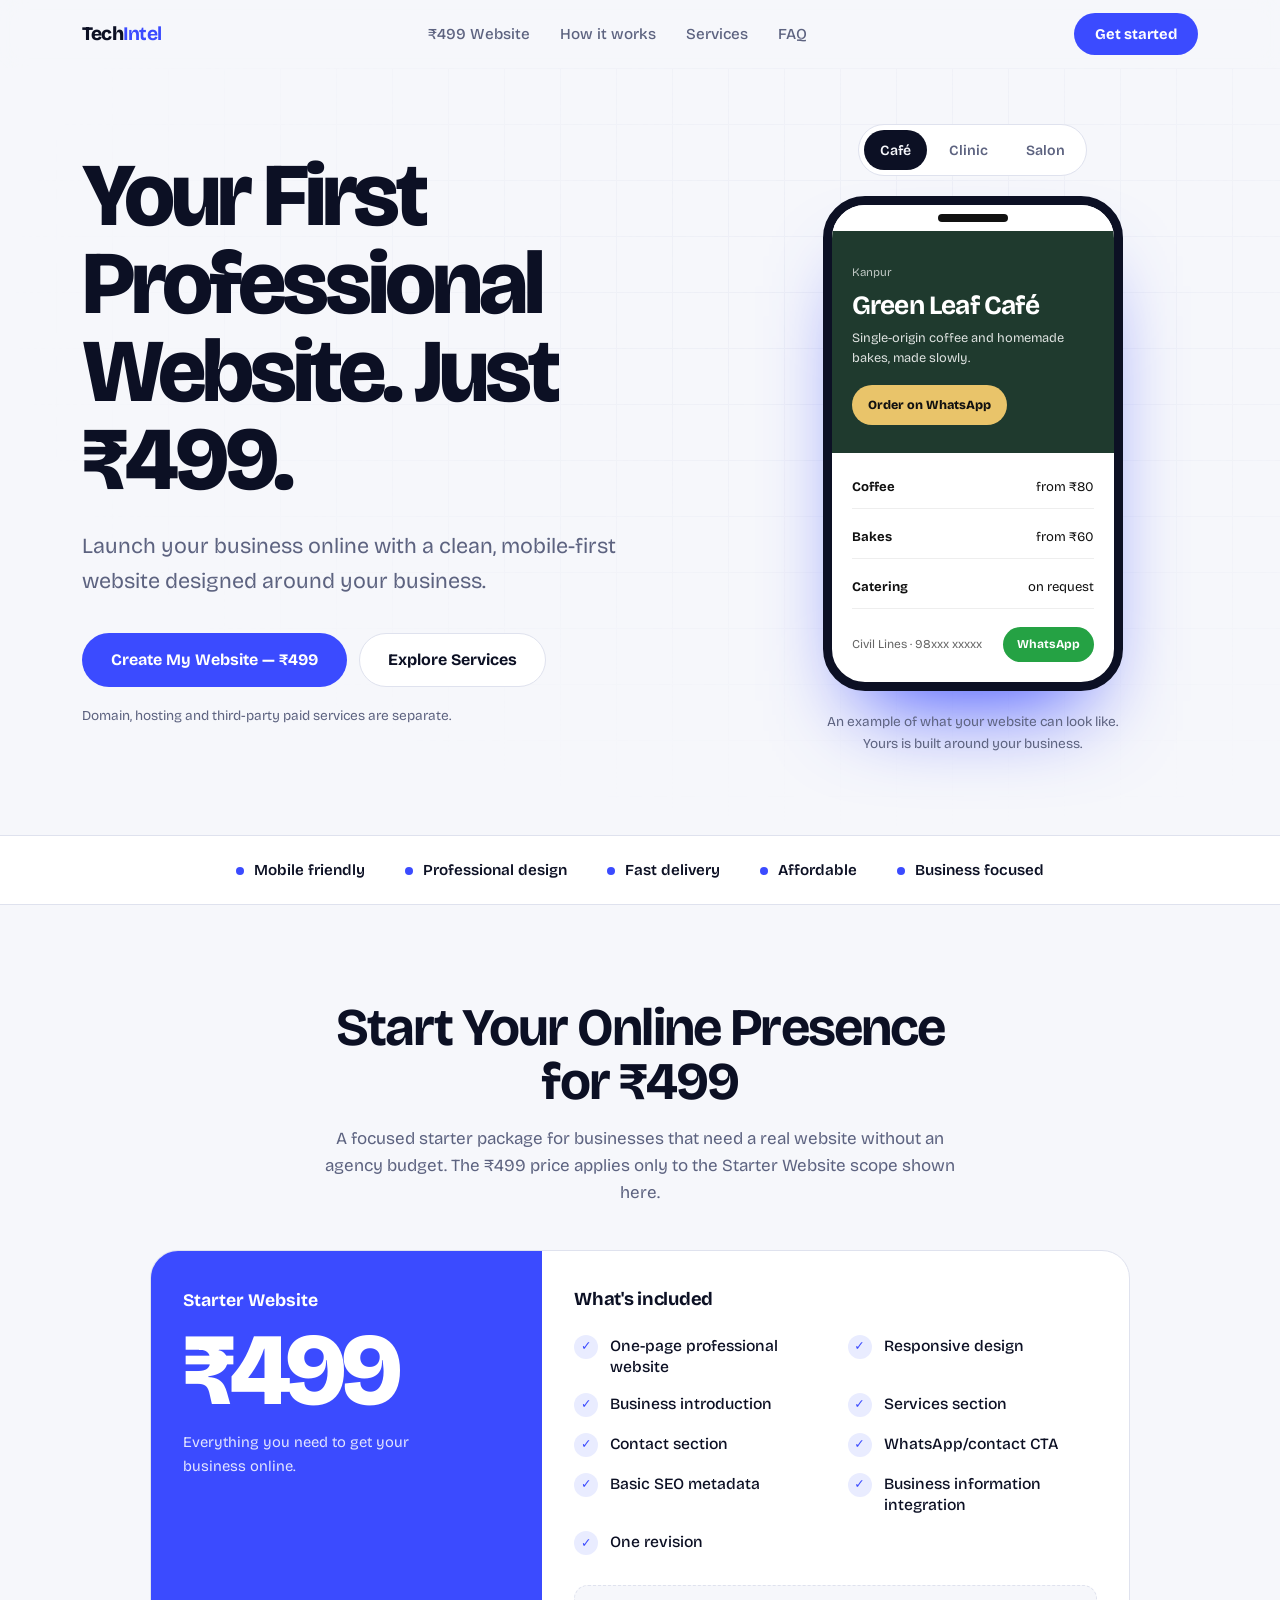
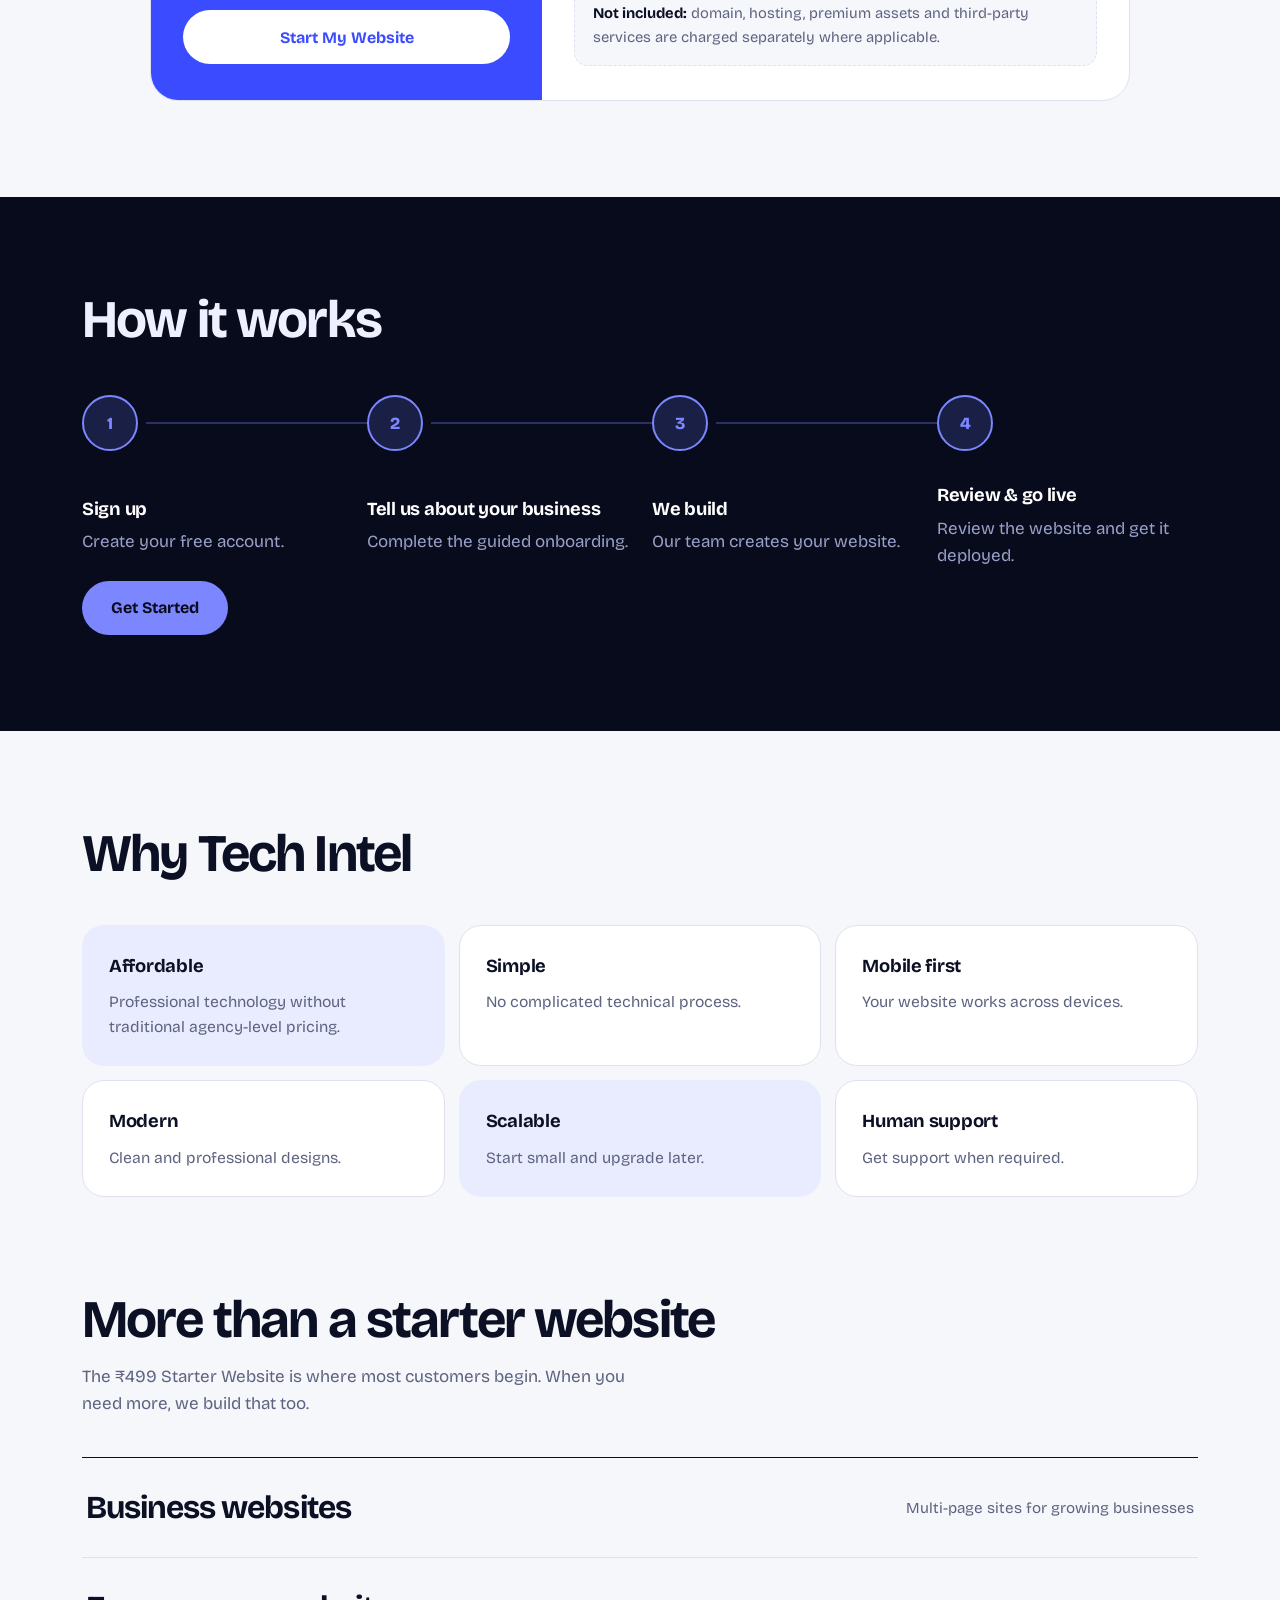
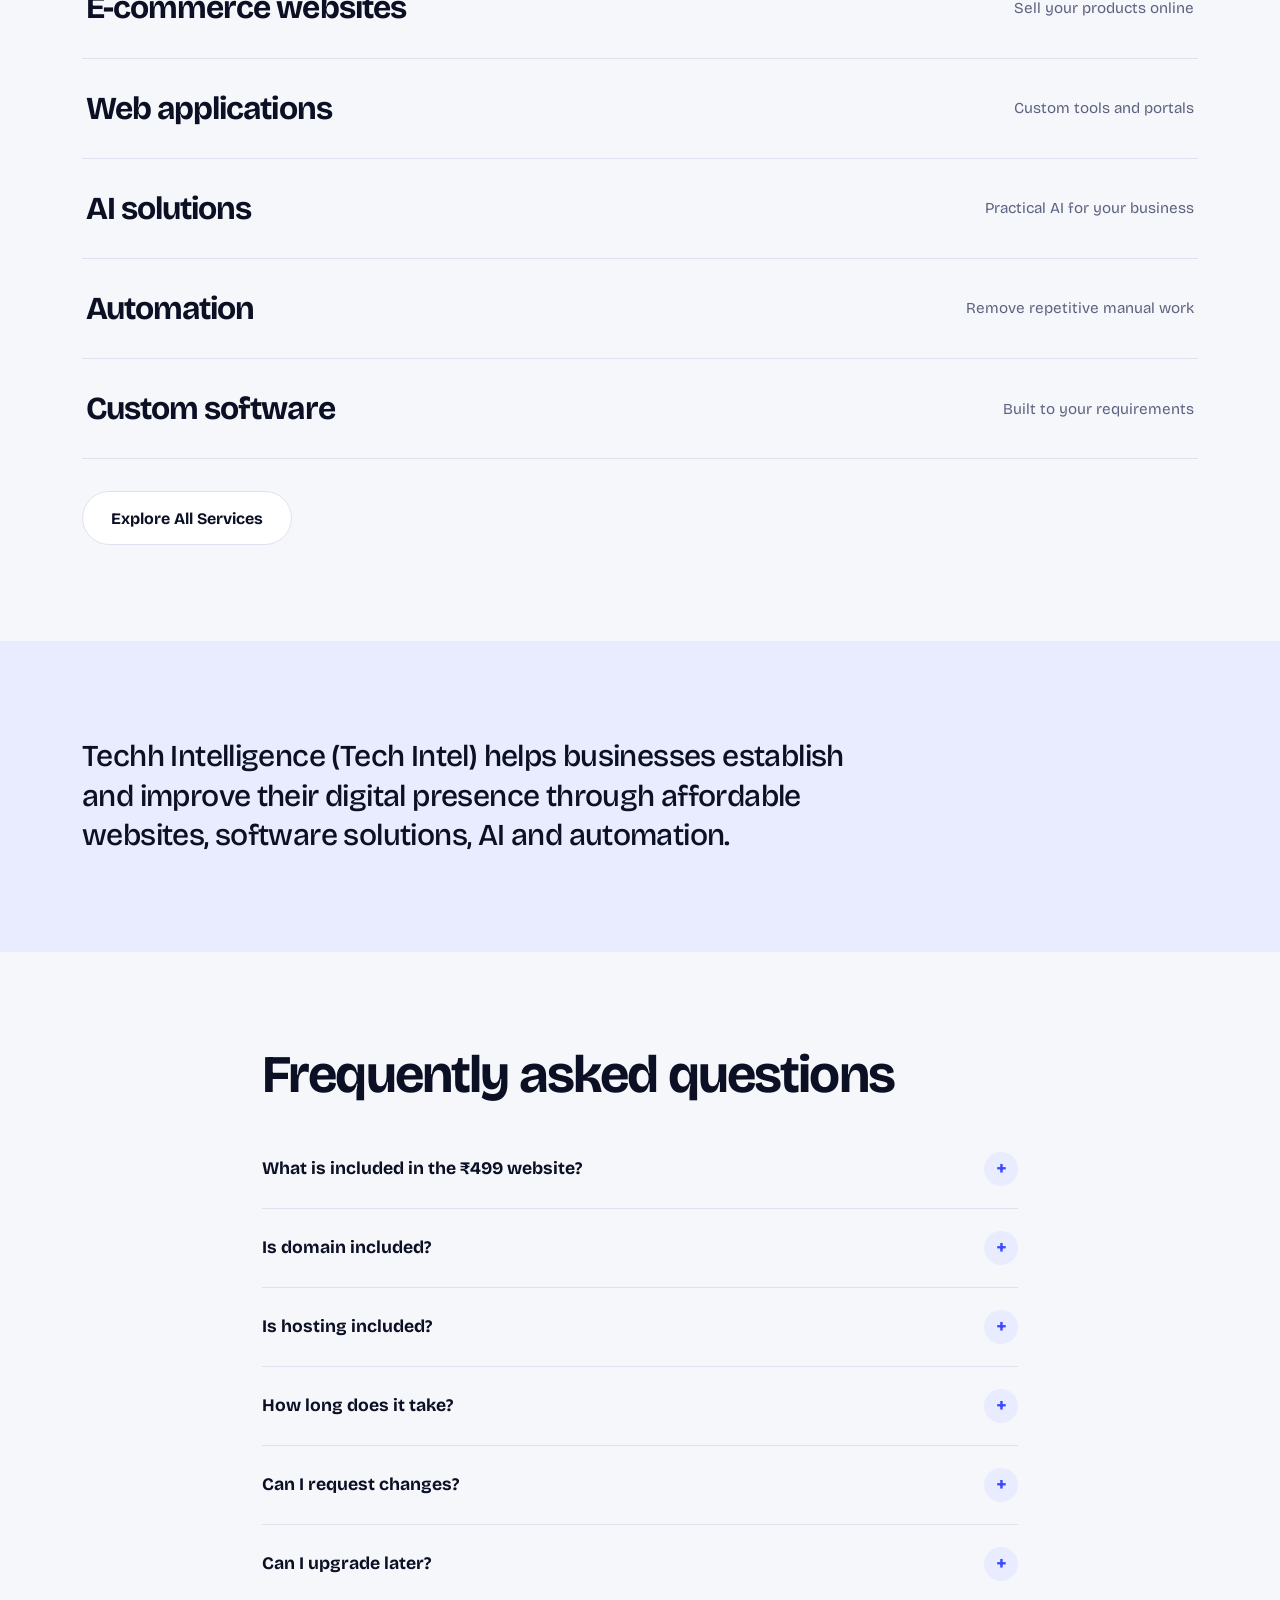
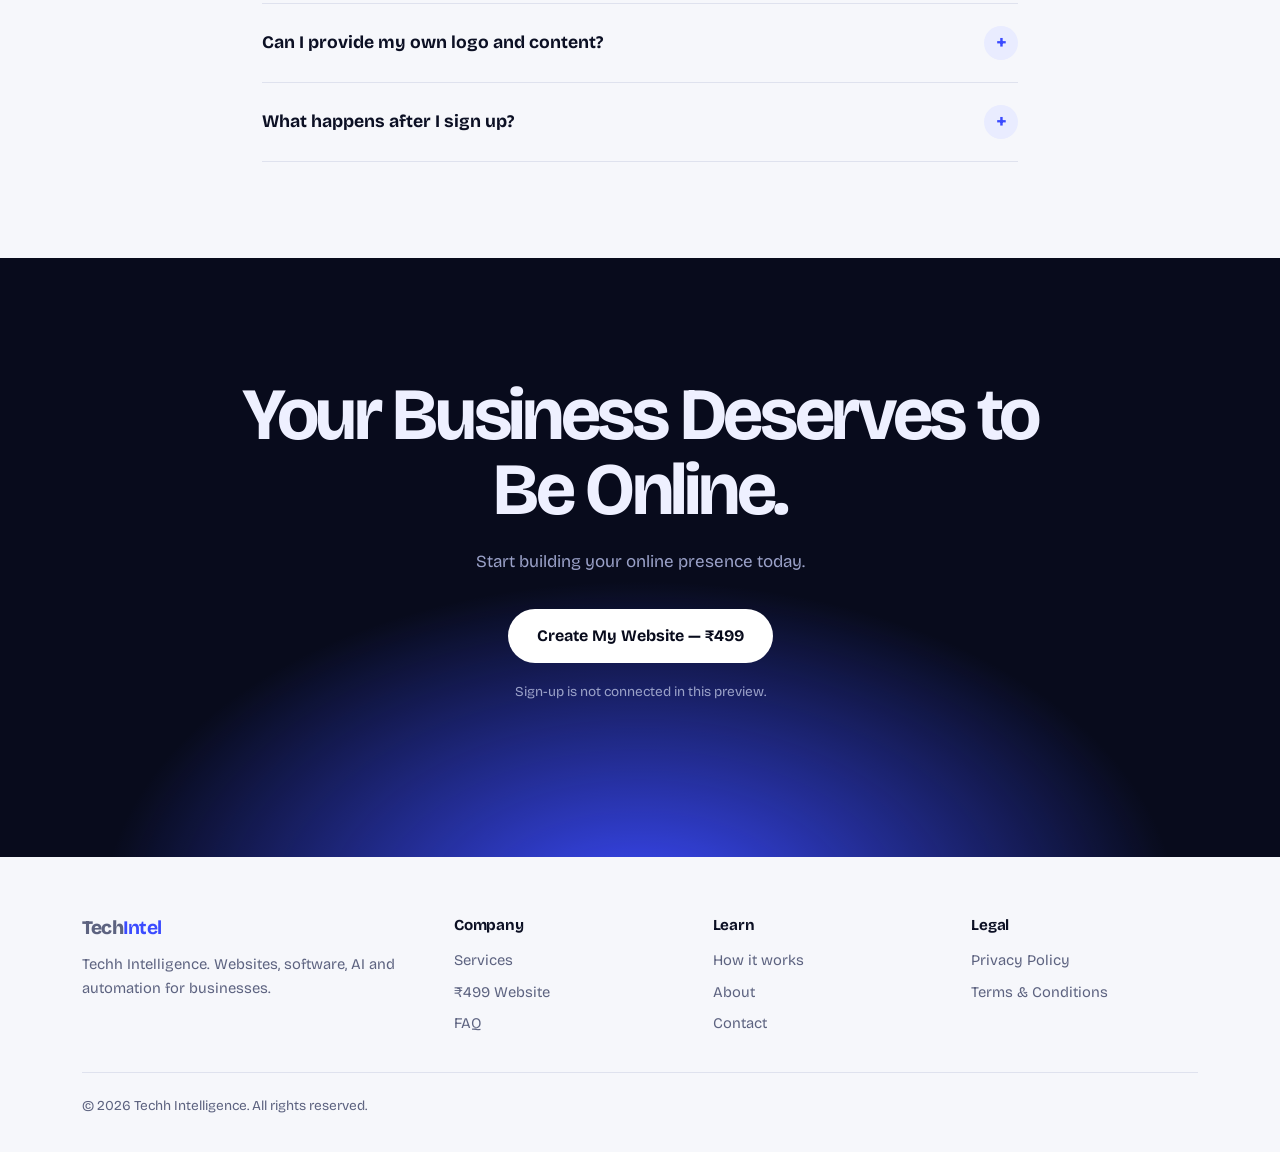
==== index.html @ 107f75a3 "Add files via upload" ====
<!DOCTYPE html>
<html lang="en">
<head>
<meta charset="utf-8">
<meta name="viewport" content="width=device-width, initial-scale=1, viewport-fit=cover">
<title>Tech Intel — Your First Professional Website. Just ₹499.</title>
<meta name="description" content="Clean, mobile-first starter websites for small businesses at ₹499. Sign up, tell us about your business, and we build it.">
<meta property="og:title" content="Your First Professional Website. Just ₹499.">
<meta property="og:description" content="A clean, mobile-first website designed around your business.">
<link rel="preconnect" href="https://fonts.googleapis.com">
<link rel="preconnect" href="https://fonts.gstatic.com" crossorigin>
<link href="https://fonts.googleapis.com/css2?family=Bricolage+Grotesque:opsz,wght@12..96,400;12..96,500;12..96,700;12..96,800&display=swap" rel="stylesheet">
<style>
:root{--bg:#f6f7fb;--sf:#fff;--ink:#0c1024;--mute:#5d6380;--line:#dfe2ee;--acc:#3b4bff;--accfg:#fff;--soft:#e9ecff;--dk:#080b1c;--dkfg:#eef0ff;--dkm:#9aa1c8;
box-sizing:border-box;padding-top:env(safe-area-inset-top,0px);padding-bottom:env(safe-area-inset-bottom,0px)}
@media (prefers-color-scheme:dark){:root:not([data-theme="light"]){--bg:#0a0d1f;--sf:#111530;--ink:#eef0ff;--mute:#9aa1c8;--line:#232847;--acc:#7b86ff;--accfg:#080b1c;--soft:#1a1f45}}
:root[data-theme="dark"]{--bg:#0a0d1f;--sf:#111530;--ink:#eef0ff;--mute:#9aa1c8;--line:#232847;--acc:#7b86ff;--accfg:#080b1c;--soft:#1a1f45}
html{scroll-padding-top:calc(72px + env(safe-area-inset-top,0px));scroll-behavior:smooth}
*{box-sizing:border-box}
body{margin:0;background:var(--bg);color:var(--ink);font:400 17px/1.6 "Bricolage Grotesque",system-ui,-apple-system,"Segoe UI",sans-serif;-webkit-font-smoothing:antialiased}
a{color:inherit}
:focus-visible{outline:3px solid var(--acc);outline-offset:3px;border-radius:6px}
.w{max-width:1160px;margin:0 auto;padding:0 22px}
h1,h2,h3,p{margin:0}
h1{font-size:clamp(2.7rem,8.4vw,5.6rem);font-weight:800;line-height:.98;letter-spacing:-.045em}
h2{font-size:clamp(2rem,5vw,3.3rem);font-weight:700;line-height:1.02;letter-spacing:-.035em}
h3{font-size:1.15rem;font-weight:700;letter-spacing:-.015em}
section{padding:96px 0}
.mute{color:var(--mute)}
.btn{display:inline-flex;align-items:center;justify-content:center;min-height:54px;padding:0 28px;border-radius:999px;font:700 1rem "Bricolage Grotesque",system-ui,sans-serif;text-decoration:none;border:1.5px solid transparent;cursor:pointer;transition:transform .15s}
.btn:active{transform:scale(.98)}
.btn.p{background:var(--acc);color:var(--accfg)}
.btn.p:hover{filter:brightness(1.1)}
.btn.o{border-color:var(--line);background:var(--sf)}
.btn.o:hover{border-color:var(--ink)}
header{position:sticky;top:env(safe-area-inset-top,0px);z-index:20;background:color-mix(in srgb,var(--bg) 82%,transparent);backdrop-filter:blur(12px)}
.nav{display:flex;align-items:center;justify-content:space-between;height:68px}
.logo{font-weight:800;font-size:1.2rem;letter-spacing:-.04em;text-decoration:none}
.logo b{color:var(--acc)}
.lk{display:none;gap:30px;font-size:.95rem;font-weight:500}
.lk a{text-decoration:none;color:var(--mute)}
.lk a:hover{color:var(--ink)}
@media(min-width:820px){.lk{display:flex}}
.nav .btn{min-height:42px;padding:0 20px;font-size:.92rem}
/* hero */
.hero{padding:56px 0 80px;position:relative;overflow:hidden}
.hero::before{content:"";position:absolute;inset:0;background:linear-gradient(var(--line) 1px,transparent 1px) 0 0/100% 56px,linear-gradient(90deg,var(--line) 1px,transparent 1px) 0 0/56px 100%;opacity:.45;-webkit-mask-image:radial-gradient(70% 70% at 70% 30%,#000,transparent);mask-image:radial-gradient(70% 70% at 70% 30%,#000,transparent)}
.hg{position:relative;display:grid;gap:56px;align-items:center}
@media(min-width:980px){.hg{grid-template-columns:1.15fr .85fr}}
.hero .lead{font-size:clamp(1.1rem,2.2vw,1.35rem);color:var(--mute);max-width:30em;margin:26px 0 34px}
.row{display:flex;flex-wrap:wrap;gap:12px}
.fine{font-size:.85rem;color:var(--mute);margin-top:18px}
/* phone showcase */
.show{display:flex;flex-direction:column;align-items:center;gap:20px}
.tabs{display:flex;gap:6px;padding:5px;background:var(--sf);border:1px solid var(--line);border-radius:999px}
.tabs button{border:0;background:none;color:var(--mute);font:600 .88rem "Bricolage Grotesque",system-ui,sans-serif;padding:9px 16px;border-radius:999px;cursor:pointer;min-height:40px}
.tabs button[aria-selected="true"]{background:var(--ink);color:var(--bg)}
.phone{width:min(300px,86vw);border-radius:42px;border:9px solid var(--ink);background:#fff;color:#111;overflow:hidden;box-shadow:0 50px 90px -40px var(--acc);transition:box-shadow .4s}
.phone .top{height:26px;background:#fff;display:flex;justify-content:center;align-items:center}
.phone .top i{width:70px;height:8px;border-radius:9px;background:#111}
.ps{--bc:#1f3a2e;--ac:#e9c46a}
.ph{background:var(--bc);color:#fff;padding:26px 20px 28px;transition:background .4s}
.ph small{opacity:.7;font-size:.72rem}
.ph h4{margin:8px 0 8px;font-size:1.65rem;line-height:1.05;letter-spacing:-.03em}
.ph p{font-size:.8rem;opacity:.85}
.ph u{display:inline-block;margin-top:16px;background:var(--ac);color:#111;text-decoration:none;font-weight:800;font-size:.78rem;padding:10px 16px;border-radius:999px}
.pl{padding:14px 20px 4px;display:grid;gap:8px}
.pl div{display:flex;justify-content:space-between;font-size:.82rem;padding:10px 0;border-bottom:1px solid #eee}
.pl b{font-weight:700}
.pf{padding:14px 20px 20px;font-size:.75rem;color:#666;display:flex;justify-content:space-between;align-items:center}
.pf u{background:#25a244;color:#fff;text-decoration:none;font-weight:700;padding:8px 14px;border-radius:999px}
.cap{font-size:.85rem;color:var(--mute);text-align:center;max-width:22em}
/* strip */
.strip{border-block:1px solid var(--line);background:var(--sf)}
.strip ul{list-style:none;margin:0;padding:22px 0;display:flex;flex-wrap:wrap;justify-content:center;gap:10px 40px;font-weight:600;font-size:.95rem}
.strip li::before{content:"";display:inline-block;width:8px;height:8px;border-radius:50%;background:var(--acc);margin-right:10px}
/* offer */
.oh{max-width:660px;margin:0 auto 44px;text-align:center}
.oh .mute{margin-top:16px}
.pk{display:grid;background:var(--sf);border:1px solid var(--line);border-radius:28px;overflow:hidden;max-width:980px;margin:0 auto}
@media(min-width:860px){.pk{grid-template-columns:.8fr 1.2fr}}
.pk-l{background:var(--acc);color:var(--accfg);padding:36px 32px;display:flex;flex-direction:column;justify-content:space-between;gap:32px}
.pk-l span{font-weight:700;font-size:1.1rem}
.pk-l b{display:block;font-size:clamp(4.2rem,13vw,6.4rem);font-weight:800;letter-spacing:-.06em;line-height:.9;margin-top:10px}
.pk-l small{display:block;margin-top:14px;font-size:.92rem;opacity:.85;max-width:16em}
.pk-l .btn{background:var(--accfg);color:var(--acc);width:100%}
.pk-r{padding:34px 32px}
.pk-r h3{margin-bottom:20px}
.ft{list-style:none;margin:0;padding:0;display:grid;gap:16px 24px}
@media(min-width:520px){.ft{grid-template-columns:repeat(2,1fr)}}
.ft li{display:flex;gap:12px;font-weight:500;font-size:.98rem;align-items:flex-start;line-height:1.35}
.ft li::before{content:"✓";flex:none;width:24px;height:24px;border-radius:50%;background:var(--soft);color:var(--acc);display:grid;place-items:center;font-size:.78rem;font-weight:800}
.nx{margin-top:30px;padding:16px 18px;border-radius:14px;background:var(--bg);border:1px dashed var(--line);font-size:.92rem;color:var(--mute)}
.nx b{color:var(--ink)}
/* how */
.dark{background:var(--dk);color:var(--dkfg)}
.dark .mute,.dark p{color:var(--dkm)}
.st{list-style:none;margin:48px 0 0;padding:0;display:grid;gap:0;position:relative}
.st li{display:grid;grid-template-columns:56px 1fr;gap:18px;padding-bottom:36px;position:relative}
.st li:not(:last-child)::after{content:"";position:absolute;left:27px;top:56px;bottom:4px;width:2px;background:#2b3163}
.st .n{width:56px;height:56px;border-radius:50%;background:#1a1f45;border:2px solid #7b86ff;display:grid;place-items:center;font-weight:800;color:#7b86ff}
.st h3{margin-top:12px;color:#fff}
.st p{margin-top:4px}
@media(min-width:860px){
.st{grid-template-columns:repeat(4,1fr);gap:24px}
.st li{grid-template-columns:1fr;padding:0}
.st li:not(:last-child)::after{left:64px;right:-24px;top:27px;bottom:auto;width:auto;height:2px}
}
.dark .btn.p{margin-top:12px;background:#7b86ff;color:#080b1c}
/* why + services */
.wg{display:grid;gap:14px;margin-top:44px}
@media(min-width:680px){.wg{grid-template-columns:repeat(2,1fr)}}
@media(min-width:980px){.wg{grid-template-columns:repeat(3,1fr)}}
.wg div{padding:26px;border-radius:22px;background:var(--sf);border:1px solid var(--line)}
.wg div:nth-child(1),.wg div:nth-child(5){background:var(--soft);border-color:transparent}
.wg p{margin-top:8px;color:var(--mute);font-size:.98rem}
.sv{margin-top:40px;border-top:1.5px solid var(--ink)}
.sv a{display:flex;justify-content:space-between;align-items:center;gap:20px;padding:24px 4px;border-bottom:1px solid var(--line);text-decoration:none;transition:padding .2s,color .2s}
.sv a:hover{padding-left:16px;color:var(--acc)}
.sv strong{font-size:clamp(1.3rem,3.4vw,2rem);font-weight:700;letter-spacing:-.03em}
.sv span{color:var(--mute);font-size:.95rem;text-align:right;max-width:20em}
@media(max-width:640px){.sv a{flex-direction:column;align-items:flex-start;gap:4px}.sv span{text-align:left}}
.ab{background:var(--soft)}
.ab p{font-size:clamp(1.3rem,3vw,1.9rem);line-height:1.3;letter-spacing:-.02em;max-width:26em;font-weight:500}
/* faq */
.fq{max-width:800px;margin:0 auto}
.fq h2{margin-bottom:28px}
details{border-bottom:1px solid var(--line);padding:22px 0}
summary{cursor:pointer;font-weight:700;font-size:1.1rem;list-style:none;display:flex;justify-content:space-between;gap:16px;align-items:center}
summary::-webkit-details-marker{display:none}
summary::after{content:"+";flex:none;width:34px;height:34px;border-radius:50%;background:var(--soft);color:var(--acc);display:grid;place-items:center;font-size:1.3rem;transition:transform .2s}
details[open] summary::after{transform:rotate(45deg)}
details p{margin-top:12px;color:var(--mute);max-width:40em}
/* final */
.fin{text-align:center;padding:120px 0;background:radial-gradient(60% 80% at 50% 110%,#3b4bff,transparent 70%),var(--dk);color:var(--dkfg)}
.fin h2{font-size:clamp(2.4rem,7vw,4.6rem);max-width:12em;margin:0 auto;letter-spacing:-.045em}
.fin p{color:var(--dkm);margin:20px auto 34px;max-width:26em}
.fin .btn{background:#fff;color:#080b1c}
.fin .fine{color:var(--dkm);margin-top:18px}
footer{padding:56px 0 36px;font-size:.92rem}
.fg{display:grid;gap:32px}
@media(min-width:820px){.fg{grid-template-columns:1.5fr 1fr 1fr 1fr}}
footer h3{font-size:.95rem;margin-bottom:12px}
footer ul{list-style:none;margin:0;padding:0;display:grid;gap:8px}
footer a{color:var(--mute);text-decoration:none}
footer a:hover{color:var(--ink)}
.cp{border-top:1px solid var(--line);margin-top:36px;padding-top:22px;color:var(--mute);font-size:.85rem}
.mc{position:fixed;left:0;right:0;bottom:0;z-index:15;padding:10px 16px calc(10px + env(safe-area-inset-bottom,0px));background:color-mix(in srgb,var(--bg) 90%,transparent);backdrop-filter:blur(12px);border-top:1px solid var(--line)}
.mc .btn{width:100%}
@media(min-width:820px){.mc{display:none}}
@media(max-width:819px){footer{padding-bottom:100px}}
@media(prefers-reduced-motion:reduce){html{scroll-behavior:auto}*{transition:none!important}}
</style>
</head>
<body>
<header><div class="w nav">
<a class="logo" href="#top">Tech<b>Intel</b></a>
<nav class="lk" aria-label="Primary"><a href="#offer">₹499 Website</a><a href="#how">How it works</a><a href="#services">Services</a><a href="#faq">FAQ</a></nav>
<a class="btn p" href="#cta">Get started</a>
</div></header>

<main id="top">
<section class="hero"><div class="w hg">
<div>
<h1>Your First Professional Website. Just ₹499.</h1>
<p class="lead">Launch your business online with a clean, mobile-first website designed around your business.</p>
<div class="row"><a class="btn p" href="#cta">Create My Website — ₹499</a><a class="btn o" href="#services">Explore Services</a></div>
<p class="fine">Domain, hosting and third-party paid services are separate.</p>
</div>
<div class="show">
<div class="tabs" role="tablist" aria-label="Example businesses">
<button role="tab" aria-selected="true" data-k="0">Café</button>
<button role="tab" aria-selected="false" data-k="1">Clinic</button>
<button role="tab" aria-selected="false" data-k="2">Salon</button>
</div>
<div class="phone ps" id="ph" role="img" aria-label="Example small-business website on a phone">
<div class="top"><i></i></div>
<div class="ph"><small id="pc">Kanpur</small><h4 id="pn">Green Leaf Café</h4><p id="pt">Single-origin coffee and homemade bakes, made slowly.</p><u id="pb">Order on WhatsApp</u></div>
<div class="pl" id="pl"></div>
<div class="pf"><span id="pa">Civil Lines · 98xxx xxxxx</span><u>WhatsApp</u></div>
</div>
<p class="cap">An example of what your website can look like. Yours is built around your business.</p>
</div>
</div></section>

<div class="strip"><div class="w"><ul><li>Mobile friendly</li><li>Professional design</li><li>Fast delivery</li><li>Affordable</li><li>Business focused</li></ul></div></div>

<section id="offer"><div class="w">
<div class="oh">
<h2>Start Your Online Presence for ₹499</h2>
<p class="mute">A focused starter package for businesses that need a real website without an agency budget. The ₹499 price applies only to the Starter Website scope shown here.</p>
</div>
<div class="pk">
<div class="pk-l">
<div><span>Starter Website</span><b data-price="starter_499">₹499</b><small>Everything you need to get your business online.</small></div>
<a class="btn" href="#cta">Start My Website</a>
</div>
<div class="pk-r">
<h3>What's included</h3>
<ul class="ft">
<li>One-page professional website</li><li>Responsive design</li><li>Business introduction</li><li>Services section</li><li>Contact section</li><li>WhatsApp/contact CTA</li><li>Basic SEO metadata</li><li>Business information integration</li><li>One revision</li>
</ul>
<p class="nx"><b>Not included:</b> domain, hosting, premium assets and third-party services are charged separately where applicable.</p>
</div>
</div>
</div></section>

<section class="dark" id="how"><div class="w">
<h2>How it works</h2>
<ol class="st">
<li><div class="n">1</div><div><h3>Sign up</h3><p>Create your free account.</p></div></li>
<li><div class="n">2</div><div><h3>Tell us about your business</h3><p>Complete the guided onboarding.</p></div></li>
<li><div class="n">3</div><div><h3>We build</h3><p>Our team creates your website.</p></div></li>
<li><div class="n">4</div><div><h3>Review &amp; go live</h3><p>Review the website and get it deployed.</p></div></li>
</ol>
<a class="btn p" href="#cta">Get Started</a>
</div></section>

<section><div class="w">
<h2>Why Tech Intel</h2>
<div class="wg">
<div><h3>Affordable</h3><p>Professional technology without traditional agency-level pricing.</p></div>
<div><h3>Simple</h3><p>No complicated technical process.</p></div>
<div><h3>Mobile first</h3><p>Your website works across devices.</p></div>
<div><h3>Modern</h3><p>Clean and professional designs.</p></div>
<div><h3>Scalable</h3><p>Start small and upgrade later.</p></div>
<div><h3>Human support</h3><p>Get support when required.</p></div>
</div></div></section>

<section id="services" style="padding-top:0"><div class="w">
<h2>More than a starter website</h2>
<p class="mute" style="margin-top:16px;max-width:32em">The ₹499 Starter Website is where most customers begin. When you need more, we build that too.</p>
<div class="sv">
<a href="#cta"><strong>Business websites</strong><span>Multi-page sites for growing businesses</span></a>
<a href="#cta"><strong>E-commerce websites</strong><span>Sell your products online</span></a>
<a href="#cta"><strong>Web applications</strong><span>Custom tools and portals</span></a>
<a href="#cta"><strong>AI solutions</strong><span>Practical AI for your business</span></a>
<a href="#cta"><strong>Automation</strong><span>Remove repetitive manual work</span></a>
<a href="#cta"><strong>Custom software</strong><span>Built to your requirements</span></a>
</div>
<p style="margin-top:32px"><a class="btn o" href="#cta">Explore All Services</a></p>
</div></section>

<section class="ab"><div class="w">
<p>Techh Intelligence (Tech Intel) helps businesses establish and improve their digital presence through affordable websites, software solutions, AI and automation.</p>
</div></section>

<section id="faq"><div class="w fq">
<h2>Frequently asked questions</h2>
<details><summary>What is included in the ₹499 website?</summary><p>A one-page responsive website with a business introduction, services section, contact section, WhatsApp/contact button, basic SEO metadata, your business information, and one revision. Anything beyond this scope is quoted separately.</p></details>
<details><summary>Is domain included?</summary><p>No, unless explicitly included in a future package.</p></details>
<details><summary>Is hosting included?</summary><p>No, unless explicitly included in a future package.</p></details>
<details><summary>How long does it take?</summary><p>We don't promise a fixed delivery time yet. After you submit your requirements, we review them and share the next steps.</p></details>
<details><summary>Can I request changes?</summary><p>Yes. One revision is included in the Starter package.</p></details>
<details><summary>Can I upgrade later?</summary><p>Yes. You can move to a larger package when your business needs more.</p></details>
<details><summary>Can I provide my own logo and content?</summary><p>Yes. You can upload your logo and share your own text during onboarding.</p></details>
<details><summary>What happens after I sign up?</summary><p>Sign up, complete onboarding, we review your requirements, build the site, you review it, and then it is deployed.</p></details>
</div></section>

<section class="fin" id="cta"><div class="w">
<h2>Your Business Deserves to Be Online.</h2>
<p>Start building your online presence today.</p>
<a class="btn" href="#cta">Create My Website — ₹499</a>
<p class="fine">Sign-up is not connected in this preview.</p>
</div></section>
</main>

<footer><div class="w">
<div class="fg">
<div><a class="logo" href="#top">Tech<b>Intel</b></a><p class="mute" style="margin-top:10px;max-width:22em">Techh Intelligence. Websites, software, AI and automation for businesses.</p></div>
<div><h3>Company</h3><ul><li><a href="#services">Services</a></li><li><a href="#offer">₹499 Website</a></li><li><a href="#faq">FAQ</a></li></ul></div>
<div><h3>Learn</h3><ul><li><a href="#how">How it works</a></li><li><a href="#top">About</a></li><li><a href="#cta">Contact</a></li></ul></div>
<div><h3>Legal</h3><ul><li><a href="#top">Privacy Policy</a></li><li><a href="#top">Terms &amp; Conditions</a></li></ul></div>
</div>
<div class="cp">© 2026 Techh Intelligence. All rights reserved.</div>
</div></footer>
<div class="mc"><a class="btn p" href="#cta">Create My Website — ₹499</a></div>

<script>
(function(){
var D=[
{c:"Kanpur",n:"Green Leaf Café",t:"Single-origin coffee and homemade bakes, made slowly.",b:"Order on WhatsApp",bc:"#1f3a2e",ac:"#e9c46a",l:[["Coffee","from ₹80"],["Bakes","from ₹60"],["Catering","on request"]],a:"Civil Lines · 98xxx xxxxx"},
{c:"Physiotherapy",n:"Move Better Clinic",t:"Back pain, sports injuries and post-surgery recovery.",b:"Book a visit",bc:"#1d3557",ac:"#a8dadc",l:[["Back & neck","₹500"],["Sports rehab","from ₹1,200"],["Home visits","ask us"]],a:"Swaroop Nagar · 98xxx xxxxx"},
{c:"Hair & beauty",n:"Studio Rani",t:"Cuts, colour and bridal looks by appointment.",b:"Book on WhatsApp",bc:"#5a1f3a",ac:"#f4c2d7",l:[["Haircut","from ₹300"],["Colour","from ₹1,500"],["Bridal","on request"]],a:"Kakadeo · 98xxx xxxxx"}];
var ph=document.getElementById("ph"),tabs=document.querySelectorAll(".tabs button");
function show(i){var d=D[i];
ph.style.setProperty("--bc",d.bc);ph.style.setProperty("--ac",d.ac);
document.getElementById("pc").textContent=d.c;
document.getElementById("pn").textContent=d.n;
document.getElementById("pt").textContent=d.t;
document.getElementById("pb").textContent=d.b;
document.getElementById("pa").textContent=d.a;
var pl=document.getElementById("pl");pl.textContent="";
d.l.forEach(function(x){var r=document.createElement("div"),a=document.createElement("b"),s=document.createElement("span");a.textContent=x[0];s.textContent=x[1];r.appendChild(a);r.appendChild(s);pl.appendChild(r)});
tabs.forEach(function(t,j){t.setAttribute("aria-selected",j===i?"true":"false")})}
tabs.forEach(function(t,j){t.addEventListener("click",function(){show(j)})});
show(0);
})();
</script>
</body>
</html>
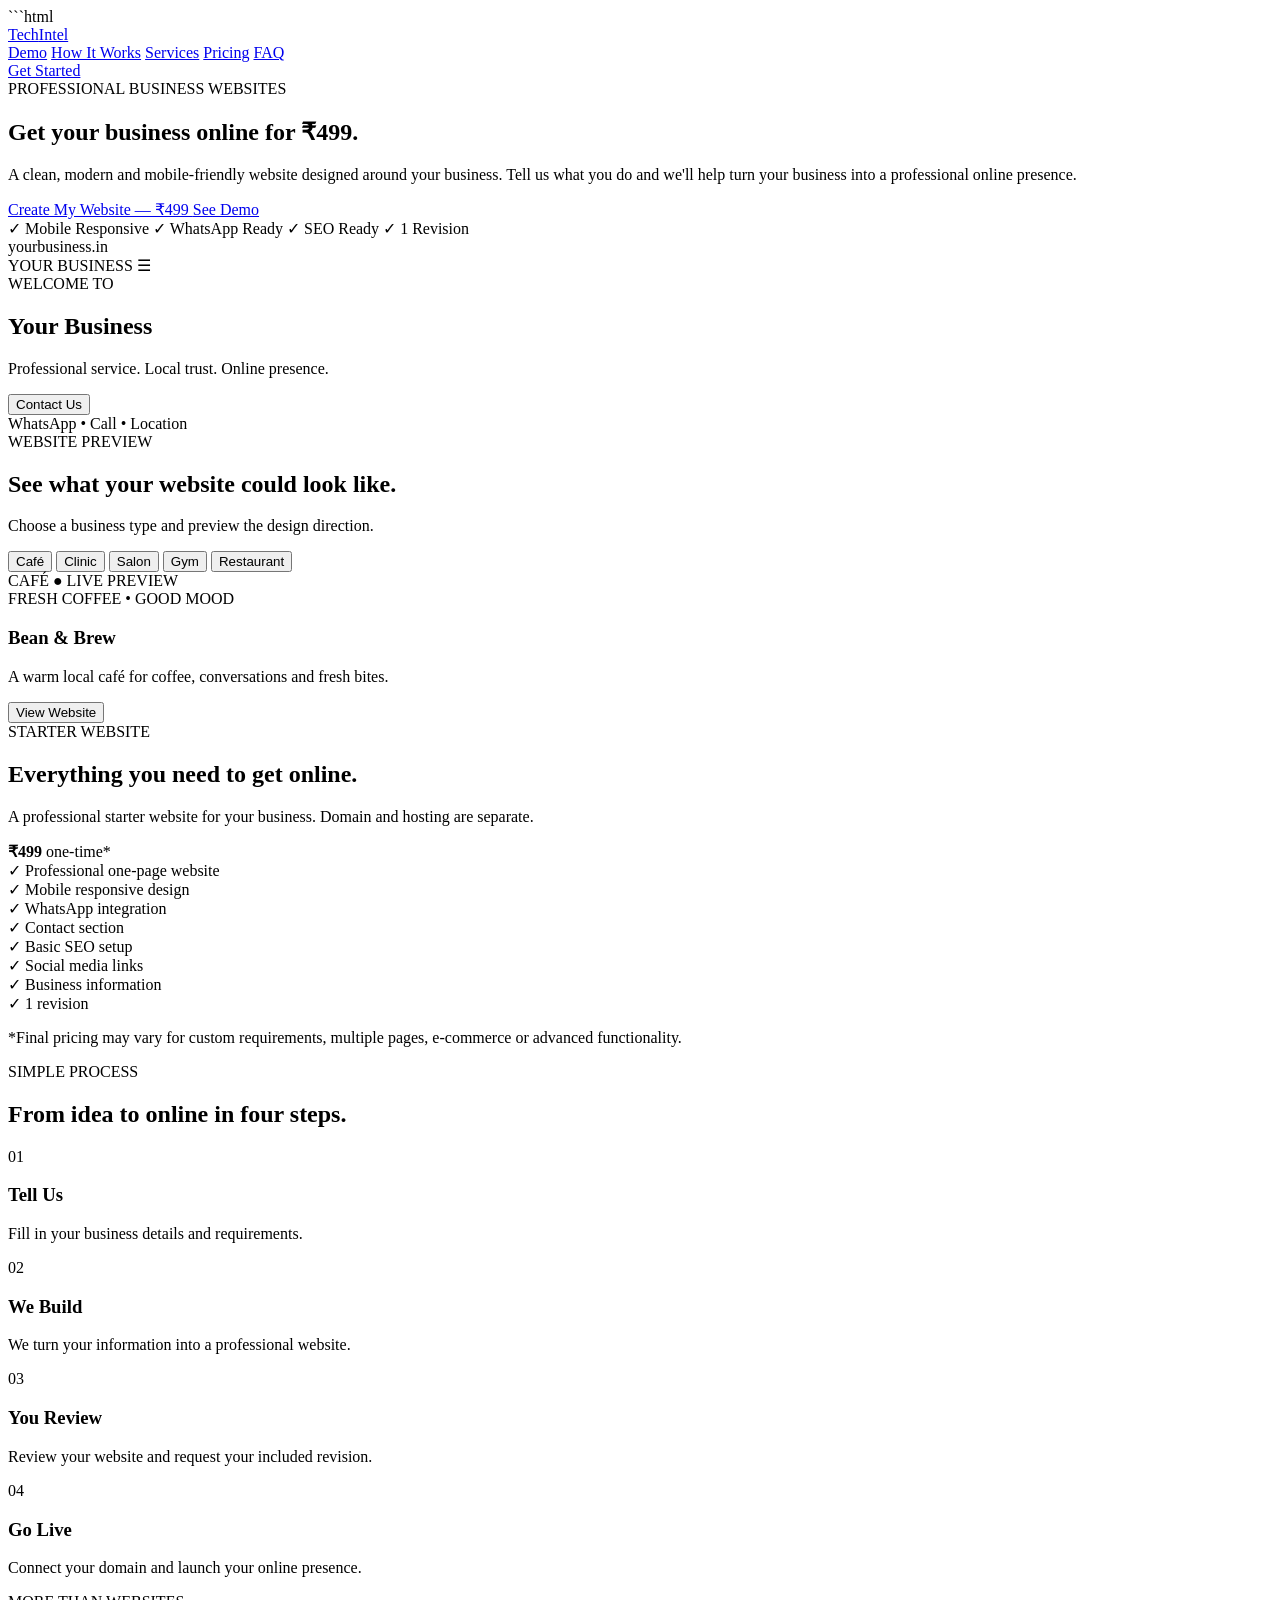
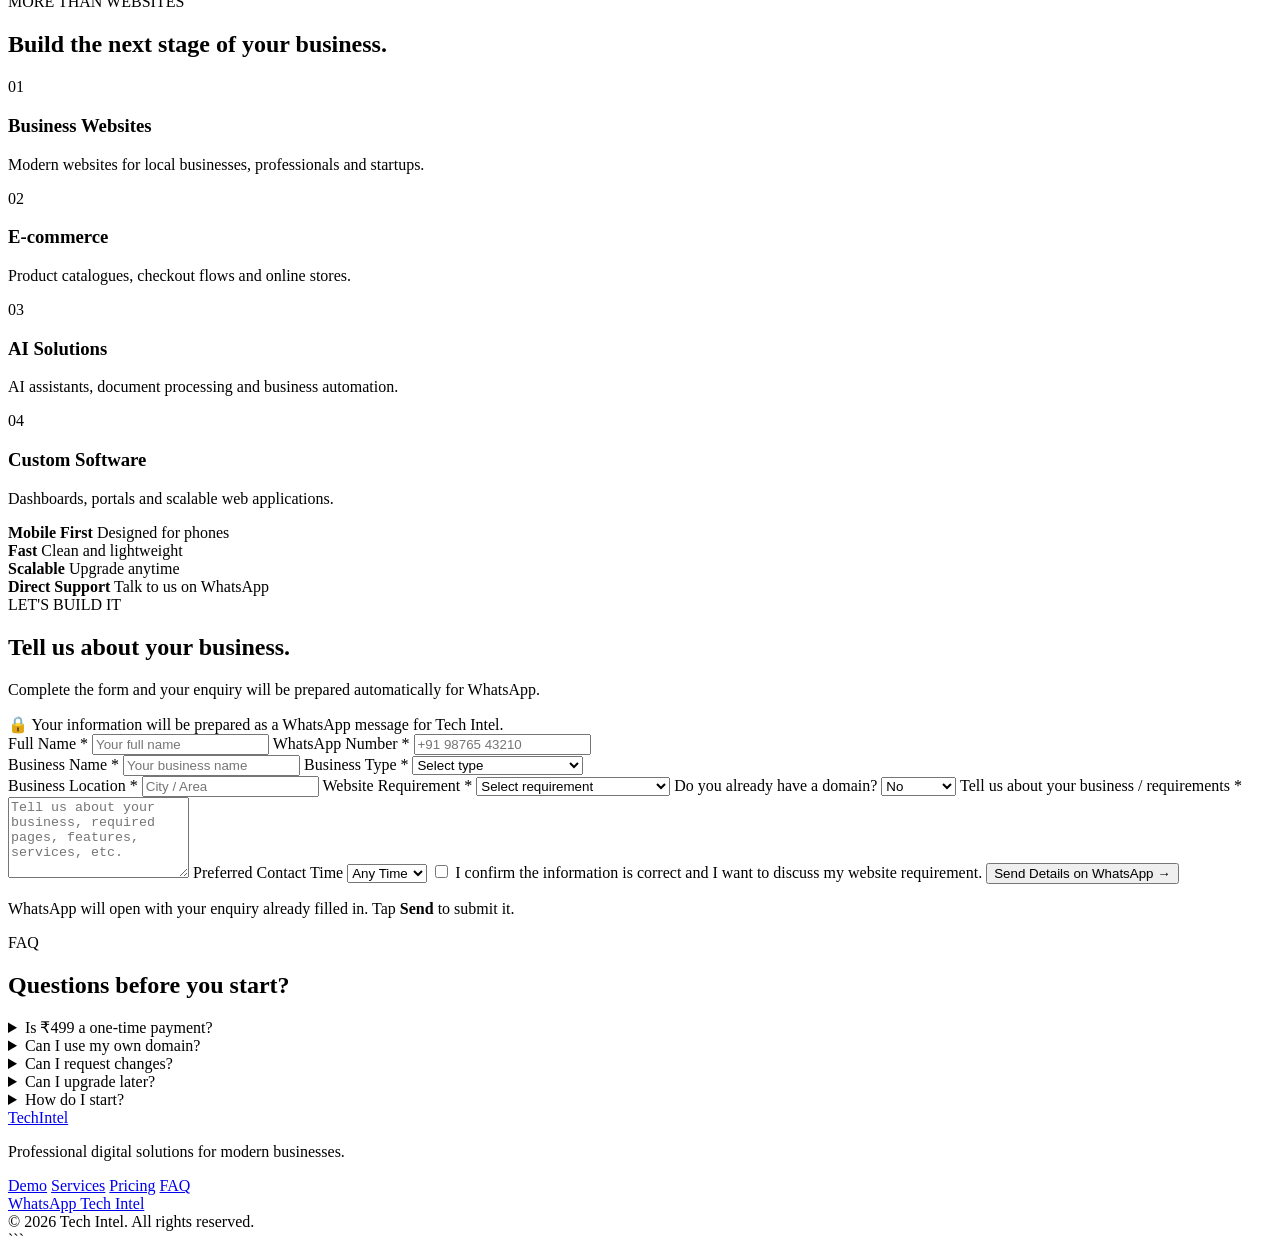
==== commit 7155b053: "New website" ====
--- a/index.html
+++ b/index.html
@@ -1,301 +1,896 @@
+```html
 <!DOCTYPE html>
 <html lang="en">
 <head>
-<meta charset="utf-8">
-<meta name="viewport" content="width=device-width, initial-scale=1, viewport-fit=cover">
-<title>Tech Intel — Your First Professional Website. Just ₹499.</title>
-<meta name="description" content="Clean, mobile-first starter websites for small businesses at ₹499. Sign up, tell us about your business, and we build it.">
-<meta property="og:title" content="Your First Professional Website. Just ₹499.">
-<meta property="og:description" content="A clean, mobile-first website designed around your business.">
-<link rel="preconnect" href="https://fonts.googleapis.com">
-<link rel="preconnect" href="https://fonts.gstatic.com" crossorigin>
-<link href="https://fonts.googleapis.com/css2?family=Bricolage+Grotesque:opsz,wght@12..96,400;12..96,500;12..96,700;12..96,800&display=swap" rel="stylesheet">
-<style>
-:root{--bg:#f6f7fb;--sf:#fff;--ink:#0c1024;--mute:#5d6380;--line:#dfe2ee;--acc:#3b4bff;--accfg:#fff;--soft:#e9ecff;--dk:#080b1c;--dkfg:#eef0ff;--dkm:#9aa1c8;
-box-sizing:border-box;padding-top:env(safe-area-inset-top,0px);padding-bottom:env(safe-area-inset-bottom,0px)}
-@media (prefers-color-scheme:dark){:root:not([data-theme="light"]){--bg:#0a0d1f;--sf:#111530;--ink:#eef0ff;--mute:#9aa1c8;--line:#232847;--acc:#7b86ff;--accfg:#080b1c;--soft:#1a1f45}}
-:root[data-theme="dark"]{--bg:#0a0d1f;--sf:#111530;--ink:#eef0ff;--mute:#9aa1c8;--line:#232847;--acc:#7b86ff;--accfg:#080b1c;--soft:#1a1f45}
-html{scroll-padding-top:calc(72px + env(safe-area-inset-top,0px));scroll-behavior:smooth}
-*{box-sizing:border-box}
-body{margin:0;background:var(--bg);color:var(--ink);font:400 17px/1.6 "Bricolage Grotesque",system-ui,-apple-system,"Segoe UI",sans-serif;-webkit-font-smoothing:antialiased}
-a{color:inherit}
-:focus-visible{outline:3px solid var(--acc);outline-offset:3px;border-radius:6px}
-.w{max-width:1160px;margin:0 auto;padding:0 22px}
-h1,h2,h3,p{margin:0}
-h1{font-size:clamp(2.7rem,8.4vw,5.6rem);font-weight:800;line-height:.98;letter-spacing:-.045em}
-h2{font-size:clamp(2rem,5vw,3.3rem);font-weight:700;line-height:1.02;letter-spacing:-.035em}
-h3{font-size:1.15rem;font-weight:700;letter-spacing:-.015em}
-section{padding:96px 0}
-.mute{color:var(--mute)}
-.btn{display:inline-flex;align-items:center;justify-content:center;min-height:54px;padding:0 28px;border-radius:999px;font:700 1rem "Bricolage Grotesque",system-ui,sans-serif;text-decoration:none;border:1.5px solid transparent;cursor:pointer;transition:transform .15s}
-.btn:active{transform:scale(.98)}
-.btn.p{background:var(--acc);color:var(--accfg)}
-.btn.p:hover{filter:brightness(1.1)}
-.btn.o{border-color:var(--line);background:var(--sf)}
-.btn.o:hover{border-color:var(--ink)}
-header{position:sticky;top:env(safe-area-inset-top,0px);z-index:20;background:color-mix(in srgb,var(--bg) 82%,transparent);backdrop-filter:blur(12px)}
-.nav{display:flex;align-items:center;justify-content:space-between;height:68px}
-.logo{font-weight:800;font-size:1.2rem;letter-spacing:-.04em;text-decoration:none}
-.logo b{color:var(--acc)}
-.lk{display:none;gap:30px;font-size:.95rem;font-weight:500}
-.lk a{text-decoration:none;color:var(--mute)}
-.lk a:hover{color:var(--ink)}
-@media(min-width:820px){.lk{display:flex}}
-.nav .btn{min-height:42px;padding:0 20px;font-size:.92rem}
-/* hero */
-.hero{padding:56px 0 80px;position:relative;overflow:hidden}
-.hero::before{content:"";position:absolute;inset:0;background:linear-gradient(var(--line) 1px,transparent 1px) 0 0/100% 56px,linear-gradient(90deg,var(--line) 1px,transparent 1px) 0 0/56px 100%;opacity:.45;-webkit-mask-image:radial-gradient(70% 70% at 70% 30%,#000,transparent);mask-image:radial-gradient(70% 70% at 70% 30%,#000,transparent)}
-.hg{position:relative;display:grid;gap:56px;align-items:center}
-@media(min-width:980px){.hg{grid-template-columns:1.15fr .85fr}}
-.hero .lead{font-size:clamp(1.1rem,2.2vw,1.35rem);color:var(--mute);max-width:30em;margin:26px 0 34px}
-.row{display:flex;flex-wrap:wrap;gap:12px}
-.fine{font-size:.85rem;color:var(--mute);margin-top:18px}
-/* phone showcase */
-.show{display:flex;flex-direction:column;align-items:center;gap:20px}
-.tabs{display:flex;gap:6px;padding:5px;background:var(--sf);border:1px solid var(--line);border-radius:999px}
-.tabs button{border:0;background:none;color:var(--mute);font:600 .88rem "Bricolage Grotesque",system-ui,sans-serif;padding:9px 16px;border-radius:999px;cursor:pointer;min-height:40px}
-.tabs button[aria-selected="true"]{background:var(--ink);color:var(--bg)}
-.phone{width:min(300px,86vw);border-radius:42px;border:9px solid var(--ink);background:#fff;color:#111;overflow:hidden;box-shadow:0 50px 90px -40px var(--acc);transition:box-shadow .4s}
-.phone .top{height:26px;background:#fff;display:flex;justify-content:center;align-items:center}
-.phone .top i{width:70px;height:8px;border-radius:9px;background:#111}
-.ps{--bc:#1f3a2e;--ac:#e9c46a}
-.ph{background:var(--bc);color:#fff;padding:26px 20px 28px;transition:background .4s}
-.ph small{opacity:.7;font-size:.72rem}
-.ph h4{margin:8px 0 8px;font-size:1.65rem;line-height:1.05;letter-spacing:-.03em}
-.ph p{font-size:.8rem;opacity:.85}
-.ph u{display:inline-block;margin-top:16px;background:var(--ac);color:#111;text-decoration:none;font-weight:800;font-size:.78rem;padding:10px 16px;border-radius:999px}
-.pl{padding:14px 20px 4px;display:grid;gap:8px}
-.pl div{display:flex;justify-content:space-between;font-size:.82rem;padding:10px 0;border-bottom:1px solid #eee}
-.pl b{font-weight:700}
-.pf{padding:14px 20px 20px;font-size:.75rem;color:#666;display:flex;justify-content:space-between;align-items:center}
-.pf u{background:#25a244;color:#fff;text-decoration:none;font-weight:700;padding:8px 14px;border-radius:999px}
-.cap{font-size:.85rem;color:var(--mute);text-align:center;max-width:22em}
-/* strip */
-.strip{border-block:1px solid var(--line);background:var(--sf)}
-.strip ul{list-style:none;margin:0;padding:22px 0;display:flex;flex-wrap:wrap;justify-content:center;gap:10px 40px;font-weight:600;font-size:.95rem}
-.strip li::before{content:"";display:inline-block;width:8px;height:8px;border-radius:50%;background:var(--acc);margin-right:10px}
-/* offer */
-.oh{max-width:660px;margin:0 auto 44px;text-align:center}
-.oh .mute{margin-top:16px}
-.pk{display:grid;background:var(--sf);border:1px solid var(--line);border-radius:28px;overflow:hidden;max-width:980px;margin:0 auto}
-@media(min-width:860px){.pk{grid-template-columns:.8fr 1.2fr}}
-.pk-l{background:var(--acc);color:var(--accfg);padding:36px 32px;display:flex;flex-direction:column;justify-content:space-between;gap:32px}
-.pk-l span{font-weight:700;font-size:1.1rem}
-.pk-l b{display:block;font-size:clamp(4.2rem,13vw,6.4rem);font-weight:800;letter-spacing:-.06em;line-height:.9;margin-top:10px}
-.pk-l small{display:block;margin-top:14px;font-size:.92rem;opacity:.85;max-width:16em}
-.pk-l .btn{background:var(--accfg);color:var(--acc);width:100%}
-.pk-r{padding:34px 32px}
-.pk-r h3{margin-bottom:20px}
-.ft{list-style:none;margin:0;padding:0;display:grid;gap:16px 24px}
-@media(min-width:520px){.ft{grid-template-columns:repeat(2,1fr)}}
-.ft li{display:flex;gap:12px;font-weight:500;font-size:.98rem;align-items:flex-start;line-height:1.35}
-.ft li::before{content:"✓";flex:none;width:24px;height:24px;border-radius:50%;background:var(--soft);color:var(--acc);display:grid;place-items:center;font-size:.78rem;font-weight:800}
-.nx{margin-top:30px;padding:16px 18px;border-radius:14px;background:var(--bg);border:1px dashed var(--line);font-size:.92rem;color:var(--mute)}
-.nx b{color:var(--ink)}
-/* how */
-.dark{background:var(--dk);color:var(--dkfg)}
-.dark .mute,.dark p{color:var(--dkm)}
-.st{list-style:none;margin:48px 0 0;padding:0;display:grid;gap:0;position:relative}
-.st li{display:grid;grid-template-columns:56px 1fr;gap:18px;padding-bottom:36px;position:relative}
-.st li:not(:last-child)::after{content:"";position:absolute;left:27px;top:56px;bottom:4px;width:2px;background:#2b3163}
-.st .n{width:56px;height:56px;border-radius:50%;background:#1a1f45;border:2px solid #7b86ff;display:grid;place-items:center;font-weight:800;color:#7b86ff}
-.st h3{margin-top:12px;color:#fff}
-.st p{margin-top:4px}
-@media(min-width:860px){
-.st{grid-template-columns:repeat(4,1fr);gap:24px}
-.st li{grid-template-columns:1fr;padding:0}
-.st li:not(:last-child)::after{left:64px;right:-24px;top:27px;bottom:auto;width:auto;height:2px}
-}
-.dark .btn.p{margin-top:12px;background:#7b86ff;color:#080b1c}
-/* why + services */
-.wg{display:grid;gap:14px;margin-top:44px}
-@media(min-width:680px){.wg{grid-template-columns:repeat(2,1fr)}}
-@media(min-width:980px){.wg{grid-template-columns:repeat(3,1fr)}}
-.wg div{padding:26px;border-radius:22px;background:var(--sf);border:1px solid var(--line)}
-.wg div:nth-child(1),.wg div:nth-child(5){background:var(--soft);border-color:transparent}
-.wg p{margin-top:8px;color:var(--mute);font-size:.98rem}
-.sv{margin-top:40px;border-top:1.5px solid var(--ink)}
-.sv a{display:flex;justify-content:space-between;align-items:center;gap:20px;padding:24px 4px;border-bottom:1px solid var(--line);text-decoration:none;transition:padding .2s,color .2s}
-.sv a:hover{padding-left:16px;color:var(--acc)}
-.sv strong{font-size:clamp(1.3rem,3.4vw,2rem);font-weight:700;letter-spacing:-.03em}
-.sv span{color:var(--mute);font-size:.95rem;text-align:right;max-width:20em}
-@media(max-width:640px){.sv a{flex-direction:column;align-items:flex-start;gap:4px}.sv span{text-align:left}}
-.ab{background:var(--soft)}
-.ab p{font-size:clamp(1.3rem,3vw,1.9rem);line-height:1.3;letter-spacing:-.02em;max-width:26em;font-weight:500}
-/* faq */
-.fq{max-width:800px;margin:0 auto}
-.fq h2{margin-bottom:28px}
-details{border-bottom:1px solid var(--line);padding:22px 0}
-summary{cursor:pointer;font-weight:700;font-size:1.1rem;list-style:none;display:flex;justify-content:space-between;gap:16px;align-items:center}
-summary::-webkit-details-marker{display:none}
-summary::after{content:"+";flex:none;width:34px;height:34px;border-radius:50%;background:var(--soft);color:var(--acc);display:grid;place-items:center;font-size:1.3rem;transition:transform .2s}
-details[open] summary::after{transform:rotate(45deg)}
-details p{margin-top:12px;color:var(--mute);max-width:40em}
-/* final */
-.fin{text-align:center;padding:120px 0;background:radial-gradient(60% 80% at 50% 110%,#3b4bff,transparent 70%),var(--dk);color:var(--dkfg)}
-.fin h2{font-size:clamp(2.4rem,7vw,4.6rem);max-width:12em;margin:0 auto;letter-spacing:-.045em}
-.fin p{color:var(--dkm);margin:20px auto 34px;max-width:26em}
-.fin .btn{background:#fff;color:#080b1c}
-.fin .fine{color:var(--dkm);margin-top:18px}
-footer{padding:56px 0 36px;font-size:.92rem}
-.fg{display:grid;gap:32px}
-@media(min-width:820px){.fg{grid-template-columns:1.5fr 1fr 1fr 1fr}}
-footer h3{font-size:.95rem;margin-bottom:12px}
-footer ul{list-style:none;margin:0;padding:0;display:grid;gap:8px}
-footer a{color:var(--mute);text-decoration:none}
-footer a:hover{color:var(--ink)}
-.cp{border-top:1px solid var(--line);margin-top:36px;padding-top:22px;color:var(--mute);font-size:.85rem}
-.mc{position:fixed;left:0;right:0;bottom:0;z-index:15;padding:10px 16px calc(10px + env(safe-area-inset-bottom,0px));background:color-mix(in srgb,var(--bg) 90%,transparent);backdrop-filter:blur(12px);border-top:1px solid var(--line)}
-.mc .btn{width:100%}
-@media(min-width:820px){.mc{display:none}}
-@media(max-width:819px){footer{padding-bottom:100px}}
-@media(prefers-reduced-motion:reduce){html{scroll-behavior:auto}*{transition:none!important}}
-</style>
+  <meta charset="UTF-8" />
+  <meta name="viewport" content="width=device-width, initial-scale=1.0" />
+
+  <meta
+    name="description"
+    content="Tech Intel builds professional, mobile-friendly business websites starting at ₹499."
+  />
+
+  <meta name="theme-color" content="#080a0f" />
+
+  <title>Tech Intel — Professional Websites from ₹499</title>
+
+  <link rel="stylesheet" href="styles.css" />
 </head>
+
 <body>
-<header><div class="w nav">
-<a class="logo" href="#top">Tech<b>Intel</b></a>
-<nav class="lk" aria-label="Primary"><a href="#offer">₹499 Website</a><a href="#how">How it works</a><a href="#services">Services</a><a href="#faq">FAQ</a></nav>
-<a class="btn p" href="#cta">Get started</a>
-</div></header>
-
-<main id="top">
-<section class="hero"><div class="w hg">
-<div>
-<h1>Your First Professional Website. Just ₹499.</h1>
-<p class="lead">Launch your business online with a clean, mobile-first website designed around your business.</p>
-<div class="row"><a class="btn p" href="#cta">Create My Website — ₹499</a><a class="btn o" href="#services">Explore Services</a></div>
-<p class="fine">Domain, hosting and third-party paid services are separate.</p>
-</div>
-<div class="show">
-<div class="tabs" role="tablist" aria-label="Example businesses">
-<button role="tab" aria-selected="true" data-k="0">Café</button>
-<button role="tab" aria-selected="false" data-k="1">Clinic</button>
-<button role="tab" aria-selected="false" data-k="2">Salon</button>
-</div>
-<div class="phone ps" id="ph" role="img" aria-label="Example small-business website on a phone">
-<div class="top"><i></i></div>
-<div class="ph"><small id="pc">Kanpur</small><h4 id="pn">Green Leaf Café</h4><p id="pt">Single-origin coffee and homemade bakes, made slowly.</p><u id="pb">Order on WhatsApp</u></div>
-<div class="pl" id="pl"></div>
-<div class="pf"><span id="pa">Civil Lines · 98xxx xxxxx</span><u>WhatsApp</u></div>
-</div>
-<p class="cap">An example of what your website can look like. Yours is built around your business.</p>
-</div>
-</div></section>
-
-<div class="strip"><div class="w"><ul><li>Mobile friendly</li><li>Professional design</li><li>Fast delivery</li><li>Affordable</li><li>Business focused</li></ul></div></div>
-
-<section id="offer"><div class="w">
-<div class="oh">
-<h2>Start Your Online Presence for ₹499</h2>
-<p class="mute">A focused starter package for businesses that need a real website without an agency budget. The ₹499 price applies only to the Starter Website scope shown here.</p>
-</div>
-<div class="pk">
-<div class="pk-l">
-<div><span>Starter Website</span><b data-price="starter_499">₹499</b><small>Everything you need to get your business online.</small></div>
-<a class="btn" href="#cta">Start My Website</a>
-</div>
-<div class="pk-r">
-<h3>What's included</h3>
-<ul class="ft">
-<li>One-page professional website</li><li>Responsive design</li><li>Business introduction</li><li>Services section</li><li>Contact section</li><li>WhatsApp/contact CTA</li><li>Basic SEO metadata</li><li>Business information integration</li><li>One revision</li>
-</ul>
-<p class="nx"><b>Not included:</b> domain, hosting, premium assets and third-party services are charged separately where applicable.</p>
-</div>
-</div>
-</div></section>
-
-<section class="dark" id="how"><div class="w">
-<h2>How it works</h2>
-<ol class="st">
-<li><div class="n">1</div><div><h3>Sign up</h3><p>Create your free account.</p></div></li>
-<li><div class="n">2</div><div><h3>Tell us about your business</h3><p>Complete the guided onboarding.</p></div></li>
-<li><div class="n">3</div><div><h3>We build</h3><p>Our team creates your website.</p></div></li>
-<li><div class="n">4</div><div><h3>Review &amp; go live</h3><p>Review the website and get it deployed.</p></div></li>
-</ol>
-<a class="btn p" href="#cta">Get Started</a>
-</div></section>
-
-<section><div class="w">
-<h2>Why Tech Intel</h2>
-<div class="wg">
-<div><h3>Affordable</h3><p>Professional technology without traditional agency-level pricing.</p></div>
-<div><h3>Simple</h3><p>No complicated technical process.</p></div>
-<div><h3>Mobile first</h3><p>Your website works across devices.</p></div>
-<div><h3>Modern</h3><p>Clean and professional designs.</p></div>
-<div><h3>Scalable</h3><p>Start small and upgrade later.</p></div>
-<div><h3>Human support</h3><p>Get support when required.</p></div>
-</div></div></section>
-
-<section id="services" style="padding-top:0"><div class="w">
-<h2>More than a starter website</h2>
-<p class="mute" style="margin-top:16px;max-width:32em">The ₹499 Starter Website is where most customers begin. When you need more, we build that too.</p>
-<div class="sv">
-<a href="#cta"><strong>Business websites</strong><span>Multi-page sites for growing businesses</span></a>
-<a href="#cta"><strong>E-commerce websites</strong><span>Sell your products online</span></a>
-<a href="#cta"><strong>Web applications</strong><span>Custom tools and portals</span></a>
-<a href="#cta"><strong>AI solutions</strong><span>Practical AI for your business</span></a>
-<a href="#cta"><strong>Automation</strong><span>Remove repetitive manual work</span></a>
-<a href="#cta"><strong>Custom software</strong><span>Built to your requirements</span></a>
-</div>
-<p style="margin-top:32px"><a class="btn o" href="#cta">Explore All Services</a></p>
-</div></section>
-
-<section class="ab"><div class="w">
-<p>Techh Intelligence (Tech Intel) helps businesses establish and improve their digital presence through affordable websites, software solutions, AI and automation.</p>
-</div></section>
-
-<section id="faq"><div class="w fq">
-<h2>Frequently asked questions</h2>
-<details><summary>What is included in the ₹499 website?</summary><p>A one-page responsive website with a business introduction, services section, contact section, WhatsApp/contact button, basic SEO metadata, your business information, and one revision. Anything beyond this scope is quoted separately.</p></details>
-<details><summary>Is domain included?</summary><p>No, unless explicitly included in a future package.</p></details>
-<details><summary>Is hosting included?</summary><p>No, unless explicitly included in a future package.</p></details>
-<details><summary>How long does it take?</summary><p>We don't promise a fixed delivery time yet. After you submit your requirements, we review them and share the next steps.</p></details>
-<details><summary>Can I request changes?</summary><p>Yes. One revision is included in the Starter package.</p></details>
-<details><summary>Can I upgrade later?</summary><p>Yes. You can move to a larger package when your business needs more.</p></details>
-<details><summary>Can I provide my own logo and content?</summary><p>Yes. You can upload your logo and share your own text during onboarding.</p></details>
-<details><summary>What happens after I sign up?</summary><p>Sign up, complete onboarding, we review your requirements, build the site, you review it, and then it is deployed.</p></details>
-</div></section>
-
-<section class="fin" id="cta"><div class="w">
-<h2>Your Business Deserves to Be Online.</h2>
-<p>Start building your online presence today.</p>
-<a class="btn" href="#cta">Create My Website — ₹499</a>
-<p class="fine">Sign-up is not connected in this preview.</p>
-</div></section>
-</main>
-
-<footer><div class="w">
-<div class="fg">
-<div><a class="logo" href="#top">Tech<b>Intel</b></a><p class="mute" style="margin-top:10px;max-width:22em">Techh Intelligence. Websites, software, AI and automation for businesses.</p></div>
-<div><h3>Company</h3><ul><li><a href="#services">Services</a></li><li><a href="#offer">₹499 Website</a></li><li><a href="#faq">FAQ</a></li></ul></div>
-<div><h3>Learn</h3><ul><li><a href="#how">How it works</a></li><li><a href="#top">About</a></li><li><a href="#cta">Contact</a></li></ul></div>
-<div><h3>Legal</h3><ul><li><a href="#top">Privacy Policy</a></li><li><a href="#top">Terms &amp; Conditions</a></li></ul></div>
-</div>
-<div class="cp">© 2026 Techh Intelligence. All rights reserved.</div>
-</div></footer>
-<div class="mc"><a class="btn p" href="#cta">Create My Website — ₹499</a></div>
-
-<script>
-(function(){
-var D=[
-{c:"Kanpur",n:"Green Leaf Café",t:"Single-origin coffee and homemade bakes, made slowly.",b:"Order on WhatsApp",bc:"#1f3a2e",ac:"#e9c46a",l:[["Coffee","from ₹80"],["Bakes","from ₹60"],["Catering","on request"]],a:"Civil Lines · 98xxx xxxxx"},
-{c:"Physiotherapy",n:"Move Better Clinic",t:"Back pain, sports injuries and post-surgery recovery.",b:"Book a visit",bc:"#1d3557",ac:"#a8dadc",l:[["Back & neck","₹500"],["Sports rehab","from ₹1,200"],["Home visits","ask us"]],a:"Swaroop Nagar · 98xxx xxxxx"},
-{c:"Hair & beauty",n:"Studio Rani",t:"Cuts, colour and bridal looks by appointment.",b:"Book on WhatsApp",bc:"#5a1f3a",ac:"#f4c2d7",l:[["Haircut","from ₹300"],["Colour","from ₹1,500"],["Bridal","on request"]],a:"Kakadeo · 98xxx xxxxx"}];
-var ph=document.getElementById("ph"),tabs=document.querySelectorAll(".tabs button");
-function show(i){var d=D[i];
-ph.style.setProperty("--bc",d.bc);ph.style.setProperty("--ac",d.ac);
-document.getElementById("pc").textContent=d.c;
-document.getElementById("pn").textContent=d.n;
-document.getElementById("pt").textContent=d.t;
-document.getElementById("pb").textContent=d.b;
-document.getElementById("pa").textContent=d.a;
-var pl=document.getElementById("pl");pl.textContent="";
-d.l.forEach(function(x){var r=document.createElement("div"),a=document.createElement("b"),s=document.createElement("span");a.textContent=x[0];s.textContent=x[1];r.appendChild(a);r.appendChild(s);pl.appendChild(r)});
-tabs.forEach(function(t,j){t.setAttribute("aria-selected",j===i?"true":"false")})}
-tabs.forEach(function(t,j){t.addEventListener("click",function(){show(j)})});
-show(0);
-})();
-</script>
+
+  <!-- ================= NAVBAR ================= -->
+  <header class="navbar">
+    <a href="#home" class="brand">
+      <span>Tech</span>Intel
+    </a>
+
+    <nav class="desktop-nav">
+      <a href="#demo">Demo</a>
+      <a href="#how-it-works">How It Works</a>
+      <a href="#services">Services</a>
+      <a href="#pricing">Pricing</a>
+      <a href="#faq">FAQ</a>
+    </nav>
+
+    <a href="#get-started" class="nav-cta">
+      Get Started
+    </a>
+  </header>
+
+
+  <!-- ================= HERO ================= -->
+  <main>
+
+    <section class="hero" id="home">
+
+      <div class="hero-content">
+
+        <div class="eyebrow">
+          PROFESSIONAL BUSINESS WEBSITES
+        </div>
+
+        <h1>
+          Get your business online for
+          <span>₹499.</span>
+        </h1>
+
+        <p class="hero-description">
+          A clean, modern and mobile-friendly website designed around
+          your business. Tell us what you do and we'll help turn your
+          business into a professional online presence.
+        </p>
+
+        <div class="hero-buttons">
+
+          <a href="#get-started" class="btn btn-primary">
+            Create My Website — ₹499
+          </a>
+
+          <a href="#demo" class="btn btn-secondary">
+            See Demo
+          </a>
+
+        </div>
+
+        <div class="hero-trust">
+
+          <span>✓ Mobile Responsive</span>
+          <span>✓ WhatsApp Ready</span>
+          <span>✓ SEO Ready</span>
+          <span>✓ 1 Revision</span>
+
+        </div>
+
+      </div>
+
+
+      <!-- WEBSITE MOCKUP -->
+
+      <div class="website-mockup">
+
+        <div class="browser-header">
+
+          <div class="browser-dots">
+            <span></span>
+            <span></span>
+            <span></span>
+          </div>
+
+          <div class="browser-url">
+            yourbusiness.in
+          </div>
+
+        </div>
+
+
+        <div class="mock-website">
+
+          <div class="mock-navbar">
+            YOUR BUSINESS
+
+            <span>☰</span>
+          </div>
+
+          <div class="mock-body">
+
+            <div class="mock-small">
+              WELCOME TO
+            </div>
+
+            <h2>
+              Your Business
+            </h2>
+
+            <p>
+              Professional service.
+              Local trust. Online presence.
+            </p>
+
+            <button>
+              Contact Us
+            </button>
+
+          </div>
+
+          <div class="mock-footer">
+            WhatsApp • Call • Location
+          </div>
+
+        </div>
+
+      </div>
+
+    </section>
+
+
+    <!-- ================= DEMO ================= -->
+
+    <section class="section demo-section" id="demo">
+
+      <div class="section-heading">
+
+        <div class="eyebrow">
+          WEBSITE PREVIEW
+        </div>
+
+        <h2>
+          See what your website could look like.
+        </h2>
+
+        <p>
+          Choose a business type and preview the design direction.
+        </p>
+
+      </div>
+
+
+      <div class="demo-container">
+
+        <div class="demo-tabs">
+
+          <button class="demo-tab active" data-type="cafe">
+            Café
+          </button>
+
+          <button class="demo-tab" data-type="clinic">
+            Clinic
+          </button>
+
+          <button class="demo-tab" data-type="salon">
+            Salon
+          </button>
+
+          <button class="demo-tab" data-type="gym">
+            Gym
+          </button>
+
+          <button class="demo-tab" data-type="restaurant">
+            Restaurant
+          </button>
+
+        </div>
+
+
+        <div class="demo-preview">
+
+          <div class="preview-header">
+
+            <span id="previewType">
+              CAFÉ
+            </span>
+
+            <span class="live">
+              ● LIVE PREVIEW
+            </span>
+
+          </div>
+
+
+          <div class="preview-content">
+
+            <div class="preview-kicker" id="previewKicker">
+              FRESH COFFEE • GOOD MOOD
+            </div>
+
+            <h3 id="previewTitle">
+              Bean & Brew
+            </h3>
+
+            <p id="previewDescription">
+              A warm local café for coffee, conversations and fresh bites.
+            </p>
+
+            <button>
+              View Website
+            </button>
+
+          </div>
+
+        </div>
+
+      </div>
+
+    </section>
+
+
+    <!-- ================= PRICING ================= -->
+
+    <section class="section pricing-section" id="pricing">
+
+      <div class="pricing-card">
+
+        <div class="pricing-info">
+
+          <div class="eyebrow">
+            STARTER WEBSITE
+          </div>
+
+          <h2>
+            Everything you need to get online.
+          </h2>
+
+          <p>
+            A professional starter website for your business.
+            Domain and hosting are separate.
+          </p>
+
+        </div>
+
+
+        <div class="price">
+
+          <strong>
+            ₹499
+          </strong>
+
+          <span>
+            one-time*
+          </span>
+
+        </div>
+
+      </div>
+
+
+      <div class="feature-grid">
+
+        <div>✓ Professional one-page website</div>
+        <div>✓ Mobile responsive design</div>
+        <div>✓ WhatsApp integration</div>
+        <div>✓ Contact section</div>
+        <div>✓ Basic SEO setup</div>
+        <div>✓ Social media links</div>
+        <div>✓ Business information</div>
+        <div>✓ 1 revision</div>
+
+      </div>
+
+
+      <p class="pricing-note">
+        *Final pricing may vary for custom requirements, multiple pages,
+        e-commerce or advanced functionality.
+      </p>
+
+    </section>
+
+
+    <!-- ================= HOW IT WORKS ================= -->
+
+    <section class="section" id="how-it-works">
+
+      <div class="section-heading">
+
+        <div class="eyebrow">
+          SIMPLE PROCESS
+        </div>
+
+        <h2>
+          From idea to online in four steps.
+        </h2>
+
+      </div>
+
+
+      <div class="steps-grid">
+
+        <div class="step-card">
+
+          <span>01</span>
+
+          <h3>
+            Tell Us
+          </h3>
+
+          <p>
+            Fill in your business details and requirements.
+          </p>
+
+        </div>
+
+
+        <div class="step-card">
+
+          <span>02</span>
+
+          <h3>
+            We Build
+          </h3>
+
+          <p>
+            We turn your information into a professional website.
+          </p>
+
+        </div>
+
+
+        <div class="step-card">
+
+          <span>03</span>
+
+          <h3>
+            You Review
+          </h3>
+
+          <p>
+            Review your website and request your included revision.
+          </p>
+
+        </div>
+
+
+        <div class="step-card">
+
+          <span>04</span>
+
+          <h3>
+            Go Live
+          </h3>
+
+          <p>
+            Connect your domain and launch your online presence.
+          </p>
+
+        </div>
+
+      </div>
+
+    </section>
+
+
+    <!-- ================= SERVICES ================= -->
+
+    <section class="section services-section" id="services">
+
+      <div class="section-heading">
+
+        <div class="eyebrow">
+          MORE THAN WEBSITES
+        </div>
+
+        <h2>
+          Build the next stage of your business.
+        </h2>
+
+      </div>
+
+
+      <div class="services-grid">
+
+        <article class="service-card">
+
+          <span>01</span>
+
+          <h3>
+            Business Websites
+          </h3>
+
+          <p>
+            Modern websites for local businesses,
+            professionals and startups.
+          </p>
+
+        </article>
+
+
+        <article class="service-card">
+
+          <span>02</span>
+
+          <h3>
+            E-commerce
+          </h3>
+
+          <p>
+            Product catalogues, checkout flows
+            and online stores.
+          </p>
+
+        </article>
+
+
+        <article class="service-card">
+
+          <span>03</span>
+
+          <h3>
+            AI Solutions
+          </h3>
+
+          <p>
+            AI assistants, document processing
+            and business automation.
+          </p>
+
+        </article>
+
+
+        <article class="service-card">
+
+          <span>04</span>
+
+          <h3>
+            Custom Software
+          </h3>
+
+          <p>
+            Dashboards, portals and scalable
+            web applications.
+          </p>
+
+        </article>
+
+      </div>
+
+    </section>
+
+
+    <!-- ================= TRUST ================= -->
+
+    <section class="section trust-section">
+
+      <div class="trust-card">
+        <strong>Mobile First</strong>
+        <span>Designed for phones</span>
+      </div>
+
+      <div class="trust-card">
+        <strong>Fast</strong>
+        <span>Clean and lightweight</span>
+      </div>
+
+      <div class="trust-card">
+        <strong>Scalable</strong>
+        <span>Upgrade anytime</span>
+      </div>
+
+      <div class="trust-card">
+        <strong>Direct Support</strong>
+        <span>Talk to us on WhatsApp</span>
+      </div>
+
+    </section>
+
+
+    <!-- ================= FORM ================= -->
+
+    <section class="section form-section" id="get-started">
+
+      <div class="form-intro">
+
+        <div class="eyebrow">
+          LET'S BUILD IT
+        </div>
+
+        <h2>
+          Tell us about your business.
+        </h2>
+
+        <p>
+          Complete the form and your enquiry will be prepared
+          automatically for WhatsApp.
+        </p>
+
+
+        <div class="privacy-box">
+
+          🔒 Your information will be prepared as a
+          WhatsApp message for Tech Intel.
+
+        </div>
+
+      </div>
+
+
+      <form id="leadForm" class="lead-form">
+
+        <div class="form-row">
+
+          <label>
+            Full Name *
+            <input
+              type="text"
+              name="name"
+              placeholder="Your full name"
+              required
+            />
+          </label>
+
+
+          <label>
+            WhatsApp Number *
+            <input
+              type="tel"
+              name="phone"
+              inputmode="tel"
+              placeholder="+91 98765 43210"
+              required
+            />
+          </label>
+
+        </div>
+
+
+        <div class="form-row">
+
+          <label>
+            Business Name *
+            <input
+              type="text"
+              name="business"
+              placeholder="Your business name"
+              required
+            />
+          </label>
+
+
+          <label>
+            Business Type *
+
+            <select name="businessType" required>
+
+              <option value="">
+                Select type
+              </option>
+
+              <option>Café / Restaurant</option>
+              <option>Clinic</option>
+              <option>Salon / Spa</option>
+              <option>Gym / Fitness</option>
+              <option>Consultant / Professional</option>
+              <option>Shop / Retail</option>
+              <option>Startup</option>
+              <option>Other</option>
+
+            </select>
+
+          </label>
+
+        </div>
+
+
+        <label>
+
+          Business Location *
+
+          <input
+            type="text"
+            name="location"
+            placeholder="City / Area"
+            required
+          />
+
+        </label>
+
+
+        <label>
+
+          Website Requirement *
+
+          <select name="websiteType" required>
+
+            <option value="">
+              Select requirement
+            </option>
+
+            <option>
+              ₹499 Starter Website
+            </option>
+
+            <option>
+              Multi-page Business Website
+            </option>
+
+            <option>
+              E-commerce Website
+            </option>
+
+            <option>
+              Custom Web Application
+            </option>
+
+            <option>
+              AI / Automation Solution
+            </option>
+
+          </select>
+
+        </label>
+
+
+        <label>
+
+          Do you already have a domain?
+
+          <select name="domain">
+
+            <option>
+              No
+            </option>
+
+            <option>
+              Yes
+            </option>
+
+            <option>
+              Not Sure
+            </option>
+
+          </select>
+
+        </label>
+
+
+        <label>
+
+          Tell us about your business / requirements *
+
+          <textarea
+            name="requirements"
+            rows="5"
+            placeholder="Tell us about your business, required pages, features, services, etc."
+            required
+          ></textarea>
+
+        </label>
+
+
+        <label>
+
+          Preferred Contact Time
+
+          <select name="contactTime">
+
+            <option>
+              Any Time
+            </option>
+
+            <option>
+              Morning
+            </option>
+
+            <option>
+              Afternoon
+            </option>
+
+            <option>
+              Evening
+            </option>
+
+          </select>
+
+        </label>
+
+
+        <label class="checkbox-label">
+
+          <input
+            type="checkbox"
+            name="consent"
+            required
+          />
+
+          <span>
+            I confirm the information is correct and
+            I want to discuss my website requirement.
+          </span>
+
+        </label>
+
+
+        <button
+          type="submit"
+          class="btn btn-primary submit-btn"
+        >
+          Send Details on WhatsApp →
+        </button>
+
+
+        <p class="form-help">
+          WhatsApp will open with your enquiry already filled in.
+          Tap <strong>Send</strong> to submit it.
+        </p>
+
+
+        <div
+          id="formMessage"
+          class="form-message"
+        ></div>
+
+      </form>
+
+    </section>
+
+
+    <!-- ================= FAQ ================= -->
+
+    <section class="section faq-section" id="faq">
+
+      <div class="section-heading">
+
+        <div class="eyebrow">
+          FAQ
+        </div>
+
+        <h2>
+          Questions before you start?
+        </h2>
+
+      </div>
+
+
+      <div class="faq-list">
+
+        <details>
+
+          <summary>
+            Is ₹499 a one-time payment?
+          </summary>
+
+          <p>
+            Yes. The advertised starter website setup is a
+            one-time price. Domain, hosting and additional
+            requirements are separate where applicable.
+          </p>
+
+        </details>
+
+
+        <details>
+
+          <summary>
+            Can I use my own domain?
+          </summary>
+
+          <p>
+            Yes. You can connect your existing domain,
+            or arrange a new domain separately.
+          </p>
+
+        </details>
+
+
+        <details>
+
+          <summary>
+            Can I request changes?
+          </summary>
+
+          <p>
+            The starter package includes one revision.
+            Additional changes can be discussed based
+            on your requirements.
+          </p>
+
+        </details>
+
+
+        <details>
+
+          <summary>
+            Can I upgrade later?
+          </summary>
+
+          <p>
+            Yes. You can upgrade to additional pages,
+            e-commerce, custom software or AI automation.
+          </p>
+
+        </details>
+
+
+        <details>
+
+          <summary>
+            How do I start?
+          </summary>
+
+          <p>
+            Fill in the enquiry form. WhatsApp will open
+            with your details prepared automatically.
+          </p>
+
+        </details>
+
+      </div>
+
+    </section>
+
+  </main>
+
+
+  <!-- ================= FOOTER ================= -->
+
+  <footer>
+
+    <div class="footer-brand">
+
+      <a href="#home" class="brand">
+        <span>Tech</span>Intel
+      </a>
+
+      <p>
+        Professional digital solutions
+        for modern businesses.
+      </p>
+
+    </div>
+
+
+    <div class="footer-links">
+
+      <a href="#demo">Demo</a>
+      <a href="#services">Services</a>
+      <a href="#pricing">Pricing</a>
+      <a href="#faq">FAQ</a>
+
+    </div>
+
+
+    <div class="footer-contact">
+
+      <a
+        href="https://wa.me/919935932705"
+        target="_blank"
+        rel="noopener noreferrer"
+      >
+        WhatsApp Tech Intel
+      </a>
+
+    </div>
+
+
+    <div class="copyright">
+
+      © 2026 Tech Intel. All rights reserved.
+
+    </div>
+
+  </footer>
+
+
+  <script src="script.js"></script>
+
 </body>
 </html>
+```
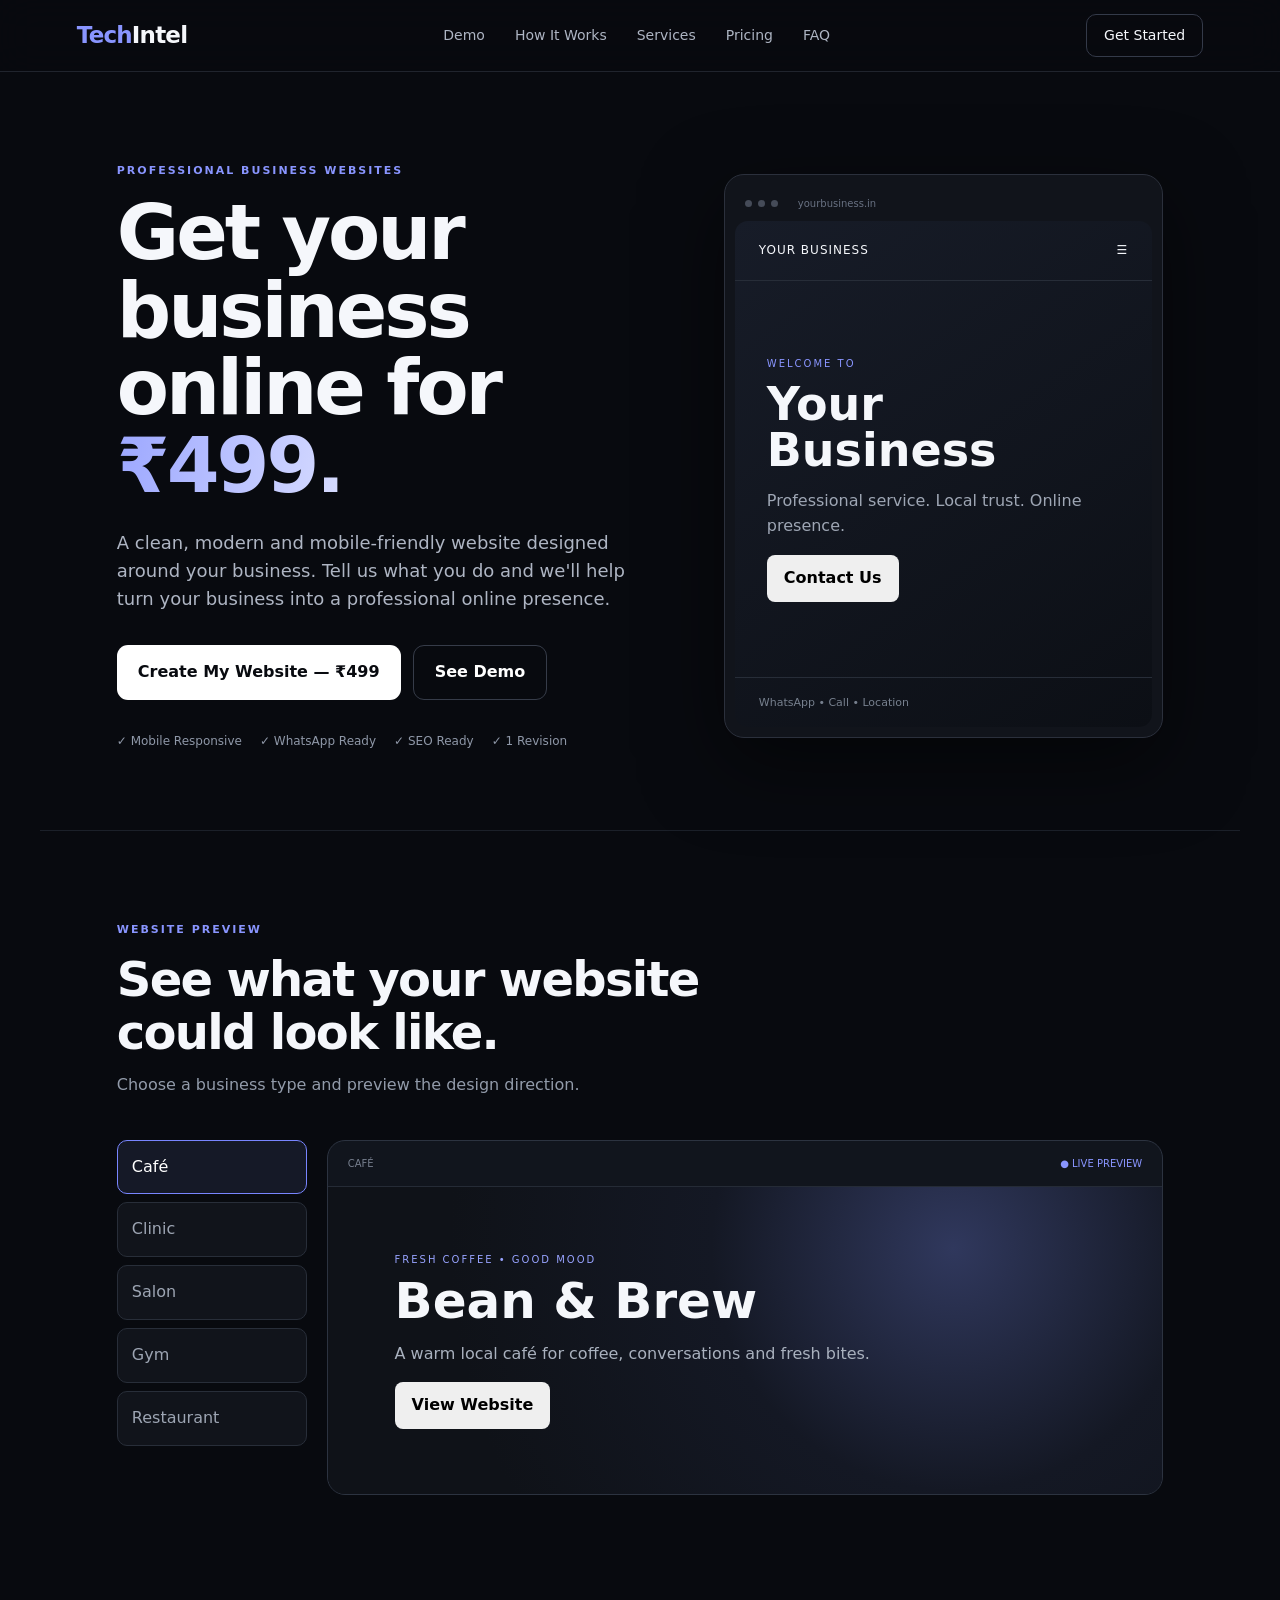
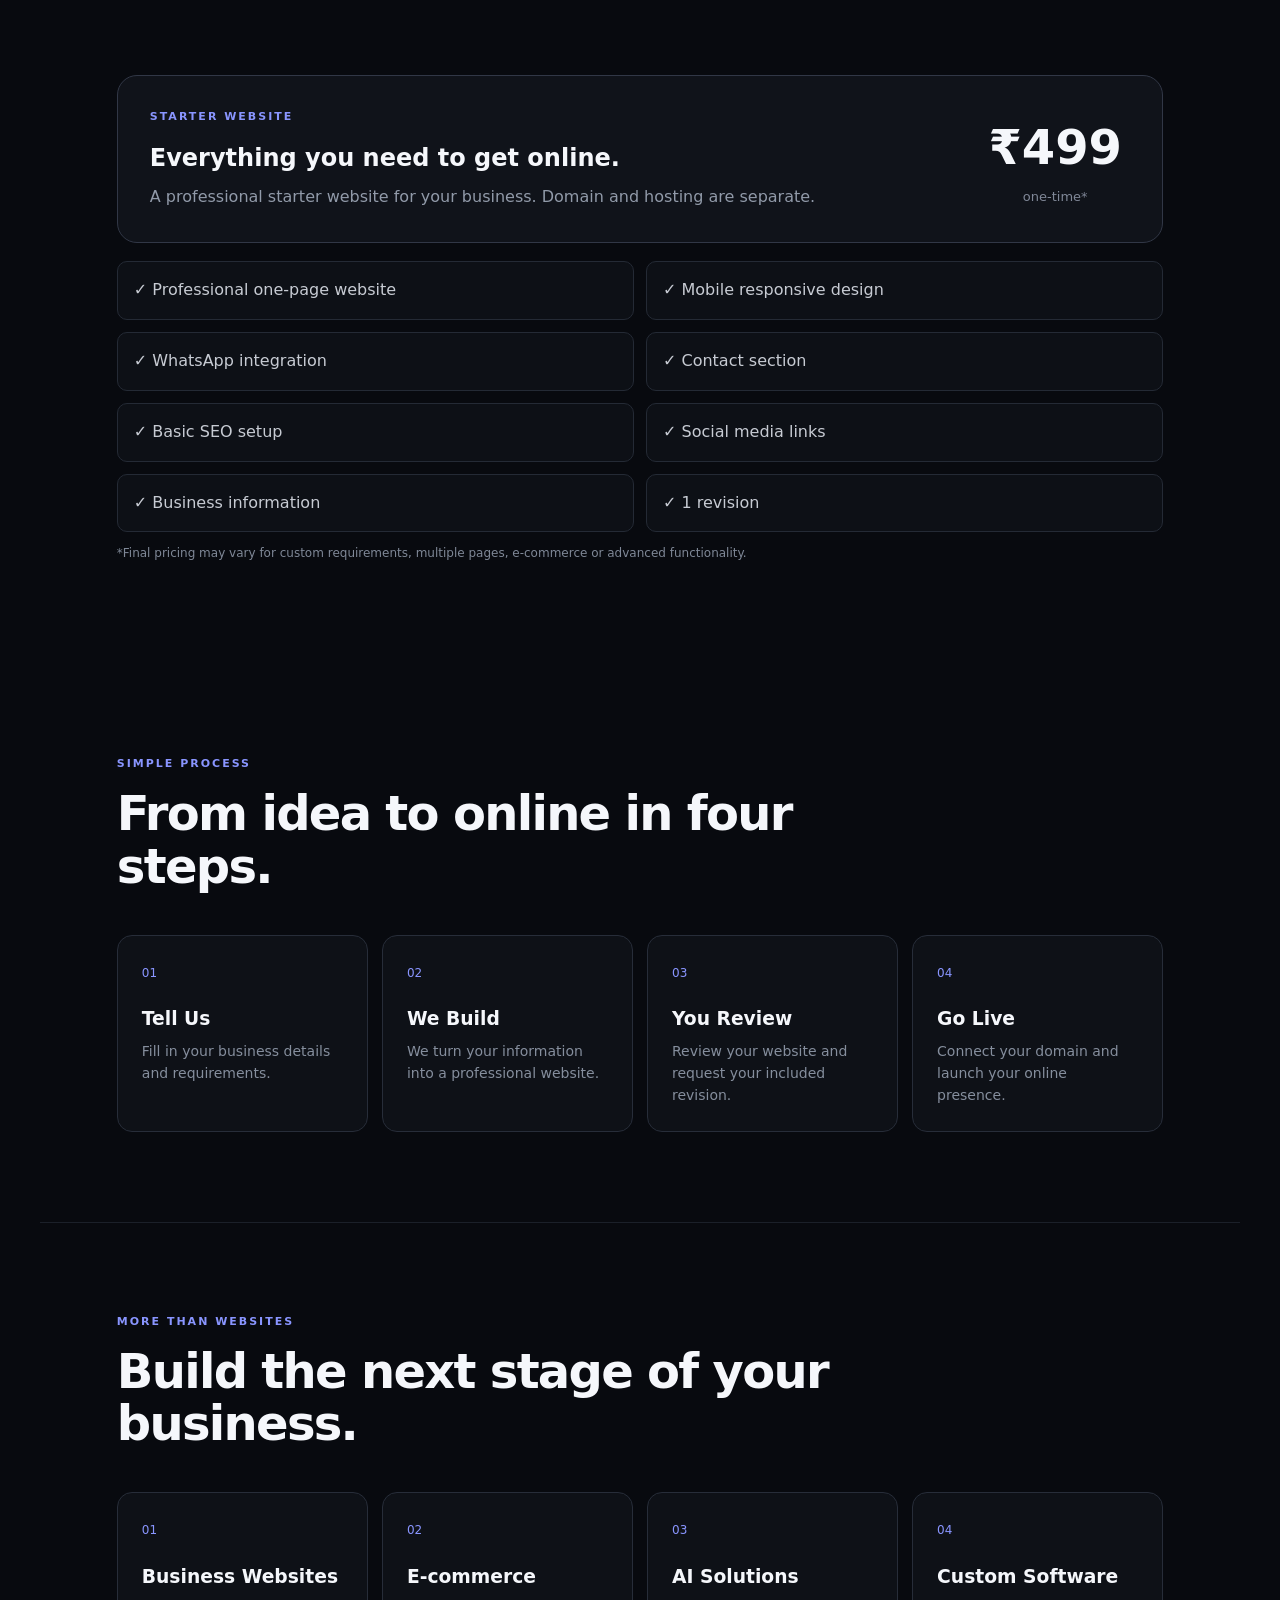
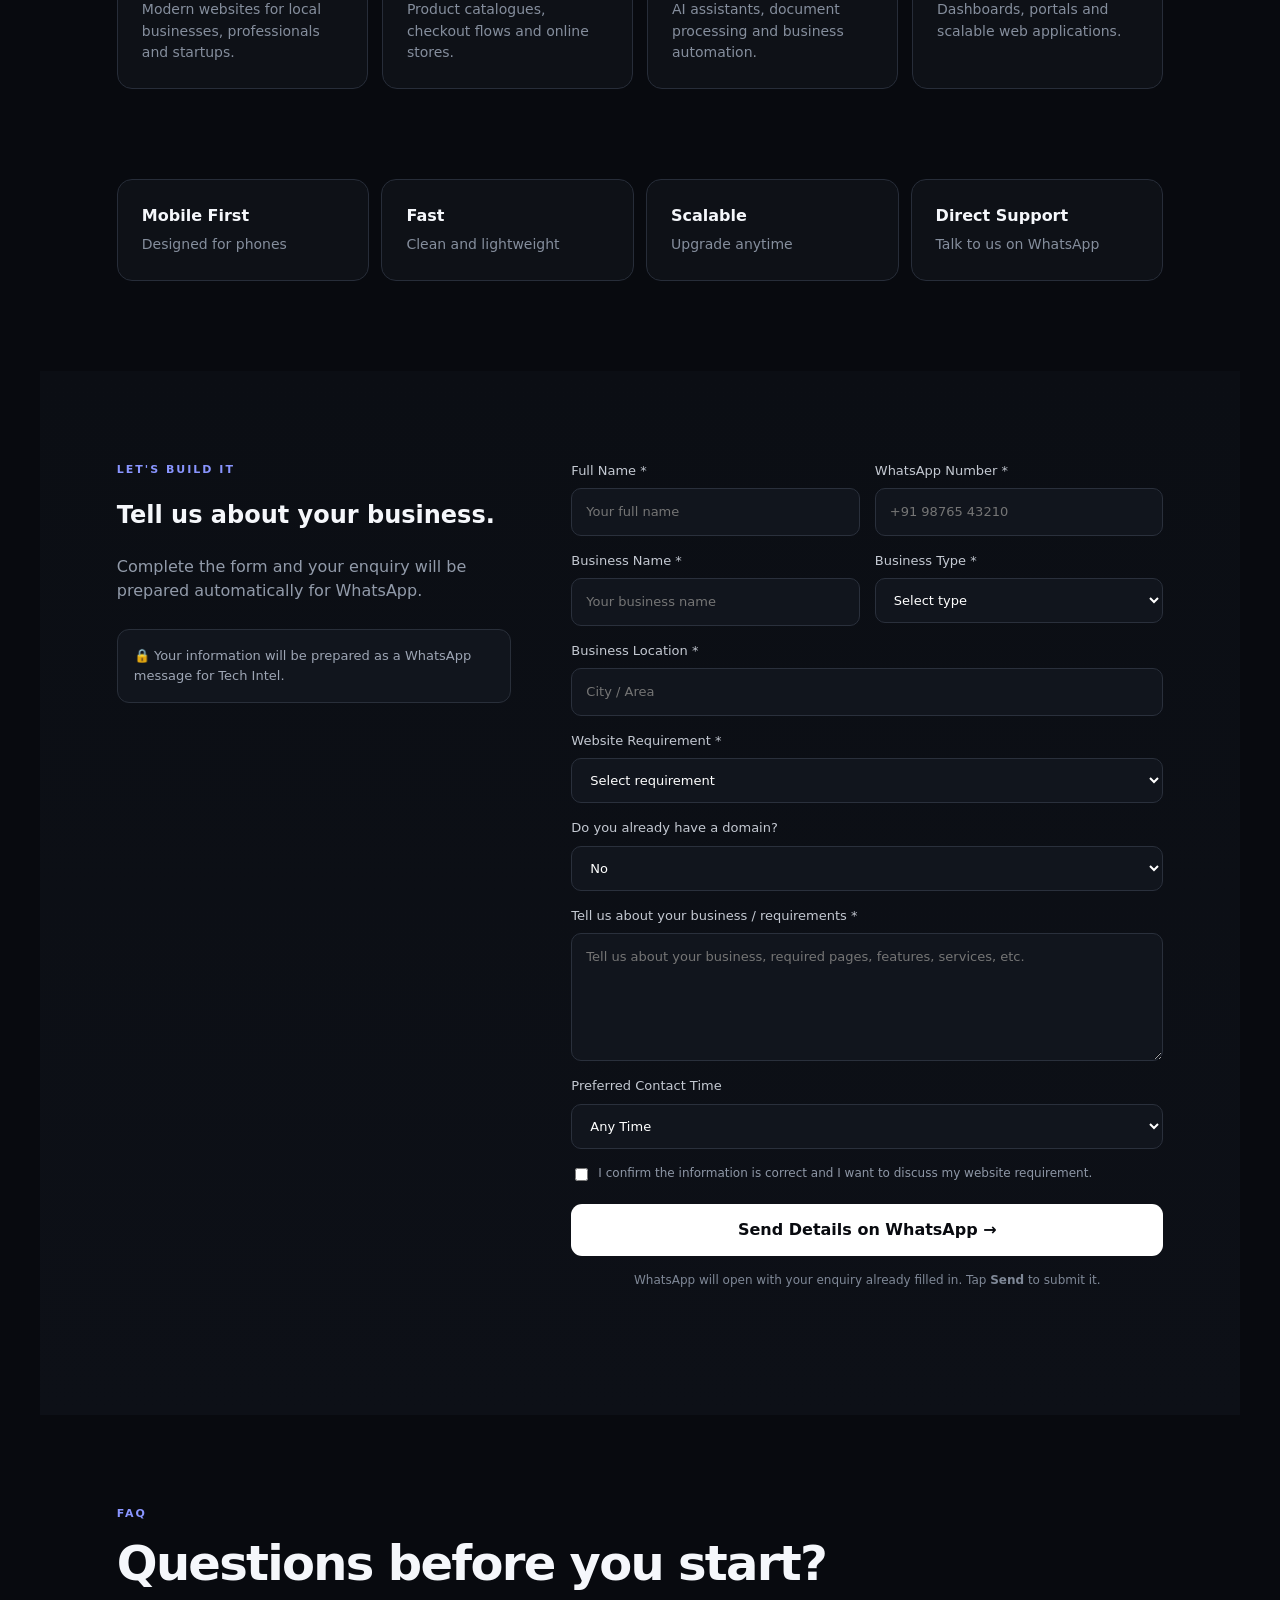
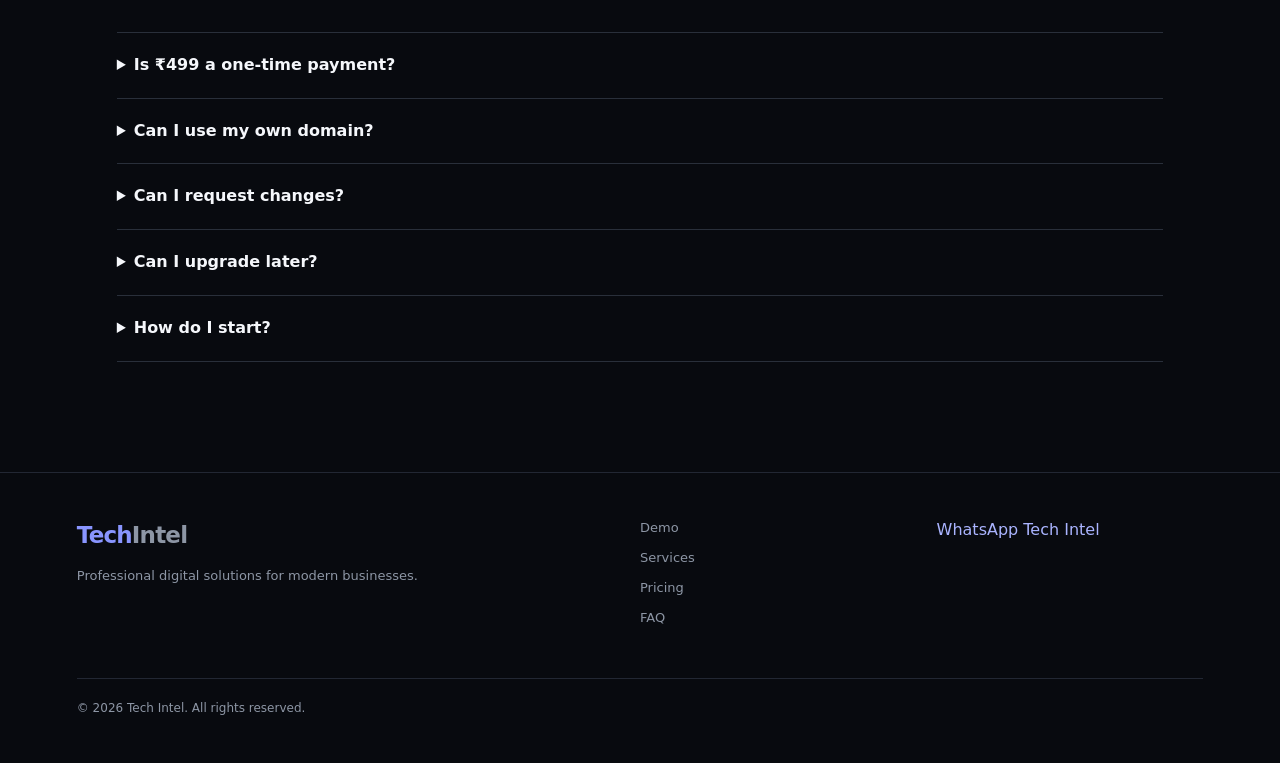
==== commit 0b18a795: "add first commit" ====
--- a/index.html
+++ b/index.html
@@ -1,4 +1,3 @@
-```html
 <!DOCTYPE html>
 <html lang="en">
 <head>
@@ -893,4 +892,3 @@
 
 </body>
 </html>
-```
--- a/styles.css
+++ b/styles.css
@@ -0,0 +1,1069 @@
+* {
+  box-sizing: border-box;
+}
+
+html {
+  scroll-behavior: smooth;
+}
+
+body {
+  margin: 0;
+  background: #080a0f;
+  color: #f5f7fb;
+  font-family:
+    Inter,
+    ui-sans-serif,
+    system-ui,
+    -apple-system,
+    BlinkMacSystemFont,
+    "Segoe UI",
+    sans-serif;
+  line-height: 1.55;
+}
+
+a {
+  text-decoration: none;
+  color: inherit;
+}
+
+button,
+input,
+select,
+textarea {
+  font: inherit;
+}
+
+
+/* ================= NAVBAR ================= */
+
+.navbar {
+  position: sticky;
+  top: 0;
+  z-index: 100;
+
+  height: 72px;
+
+  padding: 0 6%;
+
+  display: flex;
+  align-items: center;
+  justify-content: space-between;
+
+  background: rgba(8, 10, 15, 0.88);
+
+  backdrop-filter: blur(18px);
+
+  border-bottom: 1px solid #20242d;
+}
+
+.brand {
+  font-size: 23px;
+  font-weight: 800;
+  letter-spacing: -0.8px;
+}
+
+.brand span {
+  color: #8995ff;
+}
+
+.desktop-nav {
+  display: flex;
+  gap: 30px;
+
+  color: #aeb5c3;
+
+  font-size: 14px;
+}
+
+.desktop-nav a {
+  transition: 0.2s;
+}
+
+.desktop-nav a:hover {
+  color: #ffffff;
+}
+
+.nav-cta {
+  padding: 10px 17px;
+
+  border: 1px solid #343a49;
+
+  border-radius: 10px;
+
+  font-size: 14px;
+
+  transition: 0.2s;
+}
+
+.nav-cta:hover {
+  border-color: #7885ff;
+}
+
+
+/* ================= COMMON ================= */
+
+.section {
+  max-width: 1200px;
+
+  margin: auto;
+
+  padding: 90px 6%;
+}
+
+.eyebrow {
+  margin-bottom: 15px;
+
+  color: #8995ff;
+
+  font-size: 11px;
+
+  font-weight: 800;
+
+  letter-spacing: 2px;
+}
+
+.section-heading {
+  max-width: 720px;
+
+  margin-bottom: 42px;
+}
+
+.section-heading h2 {
+  margin: 0 0 14px;
+
+  font-size: clamp(32px, 4vw, 48px);
+
+  line-height: 1.1;
+
+  letter-spacing: -1.7px;
+}
+
+.section-heading p {
+  margin: 0;
+
+  color: #929baa;
+}
+
+
+/* ================= BUTTONS ================= */
+
+.btn {
+  display: inline-flex;
+
+  justify-content: center;
+  align-items: center;
+
+  padding: 14px 21px;
+
+  border-radius: 11px;
+
+  font-weight: 750;
+
+  cursor: pointer;
+
+  transition:
+    transform 0.2s,
+    box-shadow 0.2s;
+}
+
+.btn-primary {
+  background: #ffffff;
+
+  color: #080a0f;
+
+  border: 0;
+}
+
+.btn-primary:hover {
+  transform: translateY(-2px);
+
+  box-shadow:
+    0 15px 40px rgba(0, 0, 0, 0.45);
+}
+
+.btn-secondary {
+  background: transparent;
+
+  color: #ffffff;
+
+  border: 1px solid #363c49;
+}
+
+.btn-secondary:hover {
+  border-color: #7885ff;
+}
+
+
+/* ================= HERO ================= */
+
+.hero {
+  max-width: 1200px;
+
+  margin: auto;
+
+  padding: 90px 6% 80px;
+
+  display: grid;
+
+  grid-template-columns: 1.1fr 0.9fr;
+
+  gap: 70px;
+
+  align-items: center;
+}
+
+.hero h1 {
+  margin: 0 0 25px;
+
+  font-size: clamp(46px, 6vw, 76px);
+
+  line-height: 1.02;
+
+  letter-spacing: -3px;
+}
+
+.hero h1 span {
+  background:
+    linear-gradient(
+      100deg,
+      #9ca7ff,
+      #d7dcff
+    );
+
+  -webkit-background-clip: text;
+
+  color: transparent;
+}
+
+.hero-description {
+  max-width: 620px;
+
+  color: #aeb5c3;
+
+  font-size: 18px;
+}
+
+.hero-buttons {
+  display: flex;
+
+  flex-wrap: wrap;
+
+  gap: 12px;
+
+  margin: 32px 0;
+}
+
+.hero-trust {
+  display: flex;
+
+  flex-wrap: wrap;
+
+  gap: 18px;
+
+  color: #8f98a8;
+
+  font-size: 12px;
+}
+
+
+/* ================= WEBSITE MOCKUP ================= */
+
+.website-mockup {
+  padding: 10px;
+
+  background: #11141b;
+
+  border: 1px solid #2b303c;
+
+  border-radius: 20px;
+
+  box-shadow:
+    0 25px 80px rgba(0, 0, 0, 0.5);
+}
+
+.browser-header {
+  height: 36px;
+
+  display: flex;
+
+  align-items: center;
+
+  gap: 10px;
+
+  padding: 0 10px;
+
+  color: #687182;
+
+  font-size: 10px;
+}
+
+.browser-dots {
+  display: flex;
+
+  gap: 6px;
+}
+
+.browser-dots span {
+  width: 7px;
+  height: 7px;
+
+  border-radius: 50%;
+
+  background: #454b58;
+}
+
+.browser-url {
+  margin-left: 10px;
+}
+
+.mock-website {
+  min-height: 430px;
+
+  overflow: hidden;
+
+  border-radius: 13px;
+
+  background:
+    linear-gradient(
+      145deg,
+      #171c28,
+      #0c0f15
+    );
+}
+
+.mock-navbar {
+  padding: 20px 24px;
+
+  border-bottom: 1px solid #272d38;
+
+  font-size: 12px;
+
+  letter-spacing: 1px;
+}
+
+.mock-navbar span {
+  float: right;
+}
+
+.mock-body {
+  padding: 75px 32px;
+}
+
+.mock-small {
+  color: #8995ff;
+
+  font-size: 10px;
+
+  letter-spacing: 2px;
+}
+
+.mock-body h2 {
+  margin: 10px 0;
+
+  font-size: 46px;
+
+  line-height: 1;
+}
+
+.mock-body p {
+  color: #9ea6b4;
+}
+
+.mock-body button {
+  padding: 11px 17px;
+
+  border: 0;
+
+  border-radius: 8px;
+
+  font-weight: 700;
+}
+
+.mock-footer {
+  padding: 16px 24px;
+
+  border-top: 1px solid #272d38;
+
+  color: #77808e;
+
+  font-size: 11px;
+}
+
+
+/* ================= DEMO ================= */
+
+.demo-section {
+  border-top: 1px solid #1b2029;
+}
+
+.demo-container {
+  display: grid;
+
+  grid-template-columns: 190px 1fr;
+
+  gap: 20px;
+}
+
+.demo-tabs {
+  display: flex;
+
+  flex-direction: column;
+
+  gap: 8px;
+}
+
+.demo-tab {
+  padding: 14px;
+
+  text-align: left;
+
+  color: #9da5b3;
+
+  background: #11141b;
+
+  border: 1px solid #282e39;
+
+  border-radius: 10px;
+
+  cursor: pointer;
+
+  transition: 0.2s;
+}
+
+.demo-tab:hover,
+.demo-tab.active {
+  color: #ffffff;
+
+  border-color: #7885ff;
+
+  background: #151927;
+}
+
+.demo-preview {
+  overflow: hidden;
+
+  min-height: 330px;
+
+  border: 1px solid #2c3340;
+
+  border-radius: 18px;
+
+  background: #11151d;
+}
+
+.preview-header {
+  display: flex;
+
+  justify-content: space-between;
+
+  padding: 15px 20px;
+
+  border-bottom: 1px solid #252b36;
+
+  color: #777f8e;
+
+  font-size: 10px;
+}
+
+.live {
+  color: #8995ff;
+}
+
+.preview-content {
+  min-height: 285px;
+
+  padding: 65px 8%;
+
+  background:
+    radial-gradient(
+      circle at 75% 20%,
+      #30385d 0,
+      #141824 36%,
+      #0f1218 75%
+    );
+}
+
+.preview-kicker {
+  color: #98a3ff;
+
+  font-size: 10px;
+
+  letter-spacing: 2px;
+}
+
+.preview-content h3 {
+  margin: 8px 0 14px;
+
+  font-size: 50px;
+
+  line-height: 1;
+}
+
+.preview-content p {
+  max-width: 520px;
+
+  color: #a9b1be;
+}
+
+.preview-content button {
+  padding: 11px 17px;
+
+  border: 0;
+
+  border-radius: 8px;
+
+  font-weight: 700;
+}
+
+
+/* ================= PRICING ================= */
+
+.pricing-card {
+  display: flex;
+
+  align-items: center;
+
+  justify-content: space-between;
+
+  gap: 30px;
+
+  padding: 32px;
+
+  background: #10131a;
+
+  border: 1px solid #313746;
+
+  border-radius: 20px;
+}
+
+.pricing-info h2 {
+  margin: 0 0 8px;
+}
+
+.pricing-info p {
+  margin: 0;
+
+  color: #919aa9;
+}
+
+.price {
+  min-width: 150px;
+
+  text-align: center;
+}
+
+.price strong {
+  display: block;
+
+  font-size: 48px;
+}
+
+.price span {
+  color: #808898;
+
+  font-size: 13px;
+}
+
+.feature-grid {
+  display: grid;
+
+  grid-template-columns: repeat(2, 1fr);
+
+  gap: 12px;
+
+  margin-top: 18px;
+}
+
+.feature-grid div {
+  padding: 16px;
+
+  color: #c7cbd3;
+
+  background: #0d1016;
+
+  border: 1px solid #242a35;
+
+  border-radius: 10px;
+}
+
+.pricing-note {
+  color: #7f8897;
+
+  font-size: 12px;
+}
+
+
+/* ================= STEPS ================= */
+
+.steps-grid {
+  display: grid;
+
+  grid-template-columns: repeat(4, 1fr);
+
+  gap: 14px;
+}
+
+.step-card {
+  padding: 24px;
+
+  background: #0e1117;
+
+  border: 1px solid #272d39;
+
+  border-radius: 15px;
+}
+
+.step-card > span {
+  color: #8995ff;
+
+  font-size: 12px;
+}
+
+.step-card h3 {
+  margin: 20px 0 8px;
+}
+
+.step-card p {
+  margin: 0;
+
+  color: #858e9d;
+
+  font-size: 14px;
+}
+
+
+/* ================= SERVICES ================= */
+
+.services-section {
+  border-top: 1px solid #1b2029;
+}
+
+.services-grid {
+  display: grid;
+
+  grid-template-columns: repeat(4, 1fr);
+
+  gap: 14px;
+}
+
+.service-card {
+  min-height: 190px;
+
+  padding: 24px;
+
+  background: #0e1117;
+
+  border: 1px solid #272d39;
+
+  border-radius: 15px;
+}
+
+.service-card > span {
+  color: #8995ff;
+
+  font-size: 12px;
+}
+
+.service-card h3 {
+  margin: 20px 0 8px;
+}
+
+.service-card p {
+  margin: 0;
+
+  color: #858e9d;
+
+  font-size: 14px;
+}
+
+
+/* ================= TRUST ================= */
+
+.trust-section {
+  display: grid;
+
+  grid-template-columns: repeat(4, 1fr);
+
+  gap: 12px;
+
+  padding-top: 0;
+}
+
+.trust-card {
+  display: flex;
+
+  flex-direction: column;
+
+  gap: 5px;
+
+  padding: 24px;
+
+  background: #0e1117;
+
+  border: 1px solid #272d39;
+
+  border-radius: 15px;
+}
+
+.trust-card span {
+  color: #858e9d;
+
+  font-size: 14px;
+}
+
+
+/* ================= FORM ================= */
+
+.form-section {
+  display: grid;
+
+  grid-template-columns: 0.8fr 1.2fr;
+
+  gap: 60px;
+
+  background:
+    linear-gradient(
+      180deg,
+      #0b0e14,
+      #0d1017
+    );
+}
+
+.form-intro p {
+  color: #929baa;
+}
+
+.privacy-box {
+  margin-top: 25px;
+
+  padding: 16px;
+
+  color: #9da5b4;
+
+  background: #11151d;
+
+  border: 1px solid #292f3a;
+
+  border-radius: 12px;
+
+  font-size: 13px;
+}
+
+.lead-form {
+  display: flex;
+
+  flex-direction: column;
+
+  gap: 15px;
+}
+
+.form-row {
+  display: grid;
+
+  grid-template-columns: 1fr 1fr;
+
+  gap: 15px;
+}
+
+.lead-form label {
+  display: flex;
+
+  flex-direction: column;
+
+  gap: 7px;
+
+  color: #c4c9d2;
+
+  font-size: 13px;
+}
+
+input,
+select,
+textarea {
+  width: 100%;
+
+  padding: 13px 14px;
+
+  color: #ffffff;
+
+  background: #11151d;
+
+  border: 1px solid #2a303c;
+
+  border-radius: 10px;
+
+  outline: none;
+}
+
+input:focus,
+select:focus,
+textarea:focus {
+  border-color: #7885ff;
+}
+
+textarea {
+  resize: vertical;
+}
+
+.checkbox-label {
+  flex-direction: row !important;
+
+  align-items: flex-start;
+
+  color: #8e97a6 !important;
+
+  font-size: 12px !important;
+}
+
+.checkbox-label input {
+  width: auto;
+
+  margin-top: 4px;
+}
+
+.submit-btn {
+  width: 100%;
+
+  margin-top: 5px;
+}
+
+.form-help {
+  margin: 0;
+
+  color: #7f8897;
+
+  font-size: 12px;
+
+  text-align: center;
+}
+
+.form-message {
+  min-height: 20px;
+
+  color: #aab3c2;
+
+  font-size: 12px;
+
+  text-align: center;
+}
+
+
+/* ================= FAQ ================= */
+
+.faq-section {
+  padding-bottom: 110px;
+}
+
+.faq-list {
+  border-top: 1px solid #292f3a;
+}
+
+.faq-list details {
+  padding: 20px 0;
+
+  border-bottom: 1px solid #292f3a;
+}
+
+.faq-list summary {
+  cursor: pointer;
+
+  font-weight: 700;
+}
+
+.faq-list p {
+  margin: 12px 0 0;
+
+  color: #8f98a7;
+}
+
+
+/* ================= FOOTER ================= */
+
+footer {
+  display: grid;
+
+  grid-template-columns: 2fr 1fr 1fr;
+
+  gap: 30px;
+
+  padding: 45px 6%;
+
+  border-top: 1px solid #222733;
+
+  color: #8d96a5;
+}
+
+.footer-brand p {
+  max-width: 350px;
+
+  font-size: 13px;
+}
+
+.footer-links {
+  display: flex;
+
+  flex-direction: column;
+
+  gap: 10px;
+
+  font-size: 13px;
+}
+
+.footer-links a:hover,
+.footer-contact a:hover {
+  color: #ffffff;
+}
+
+.footer-contact a {
+  color: #aab4ff;
+}
+
+.copyright {
+  grid-column: 1 / -1;
+
+  margin-top: 20px;
+
+  padding-top: 20px;
+
+  border-top: 1px solid #222733;
+
+  font-size: 12px;
+}
+
+
+/* ================= TABLET ================= */
+
+@media (max-width: 850px) {
+
+  .desktop-nav {
+    display: none;
+  }
+
+  .hero,
+  .form-section {
+    grid-template-columns: 1fr;
+
+    gap: 35px;
+  }
+
+  .steps-grid,
+  .services-grid,
+  .trust-section {
+    grid-template-columns: 1fr 1fr;
+  }
+
+  .demo-container {
+    grid-template-columns: 1fr;
+  }
+
+  .demo-tabs {
+    display: grid;
+
+    grid-template-columns: repeat(3, 1fr);
+  }
+
+  .pricing-card {
+    align-items: flex-start;
+
+    flex-direction: column;
+  }
+
+  .price {
+    text-align: left;
+  }
+
+  footer {
+    grid-template-columns: 1fr 1fr;
+  }
+}
+
+
+/* ================= MOBILE ================= */
+
+@media (max-width: 520px) {
+
+  .navbar {
+    height: 64px;
+
+    padding: 0 5%;
+  }
+
+  .nav-cta {
+    padding: 8px 11px;
+  }
+
+  .hero,
+  .section {
+    padding-left: 5%;
+    padding-right: 5%;
+  }
+
+  .hero {
+    padding-top: 60px;
+  }
+
+  .hero h1 {
+    font-size: 46px;
+
+    letter-spacing: -2px;
+  }
+
+  .hero-description {
+    font-size: 16px;
+  }
+
+  .hero-buttons .btn {
+    width: 100%;
+  }
+
+  .hero-trust {
+    gap: 10px;
+  }
+
+  .mock-body {
+    padding: 55px 24px;
+  }
+
+  .mock-body h2 {
+    font-size: 38px;
+  }
+
+  .steps-grid,
+  .services-grid,
+  .trust-section,
+  .form-row {
+    grid-template-columns: 1fr;
+  }
+
+  .demo-tabs {
+    grid-template-columns: 1fr 1fr;
+  }
+
+  .preview-content h3 {
+    font-size: 38px;
+  }
+
+  .feature-grid {
+    grid-template-columns: 1fr;
+  }
+
+  .pricing-card {
+    padding: 24px;
+  }
+
+  .section {
+    padding-top: 70px;
+
+    padding-bottom: 70px;
+  }
+
+  footer {
+    grid-template-columns: 1fr;
+
+    padding: 40px 5%;
+  }
+
+  .copyright {
+    grid-column: auto;
+  }
+}
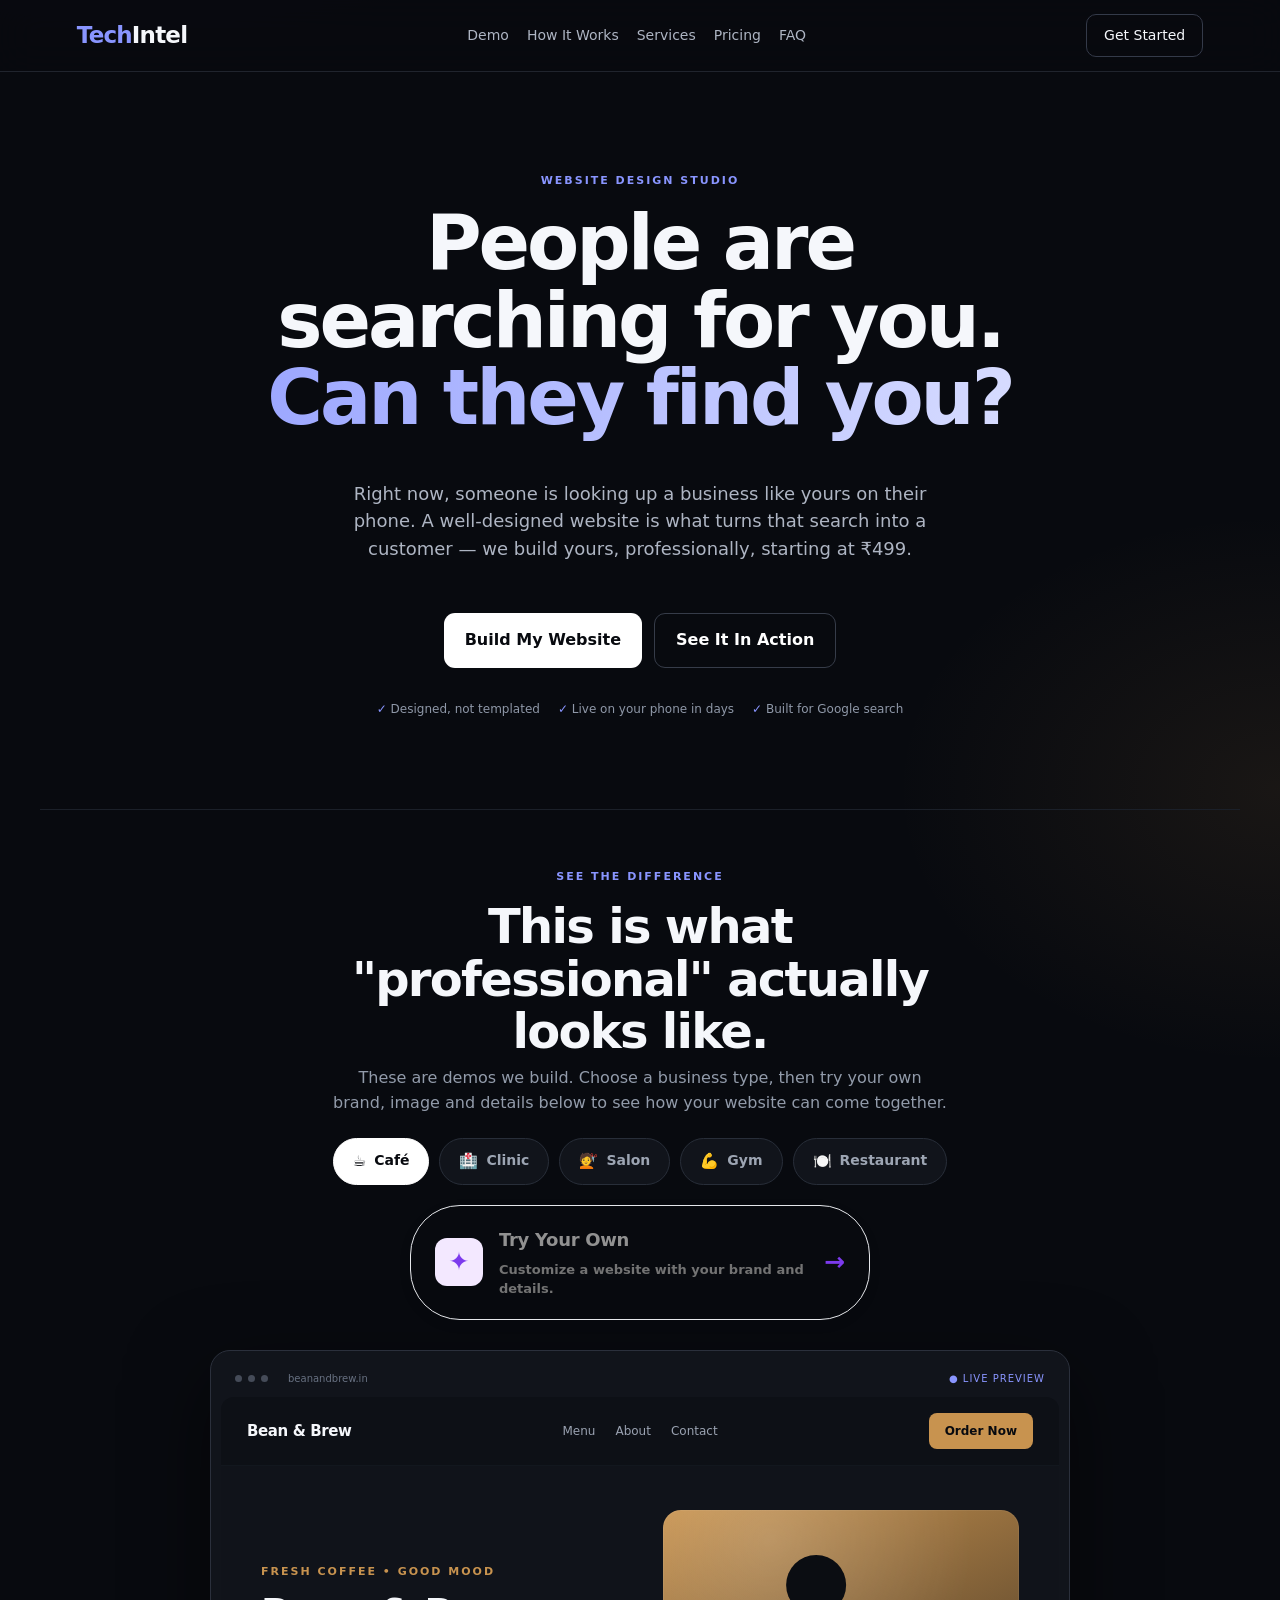
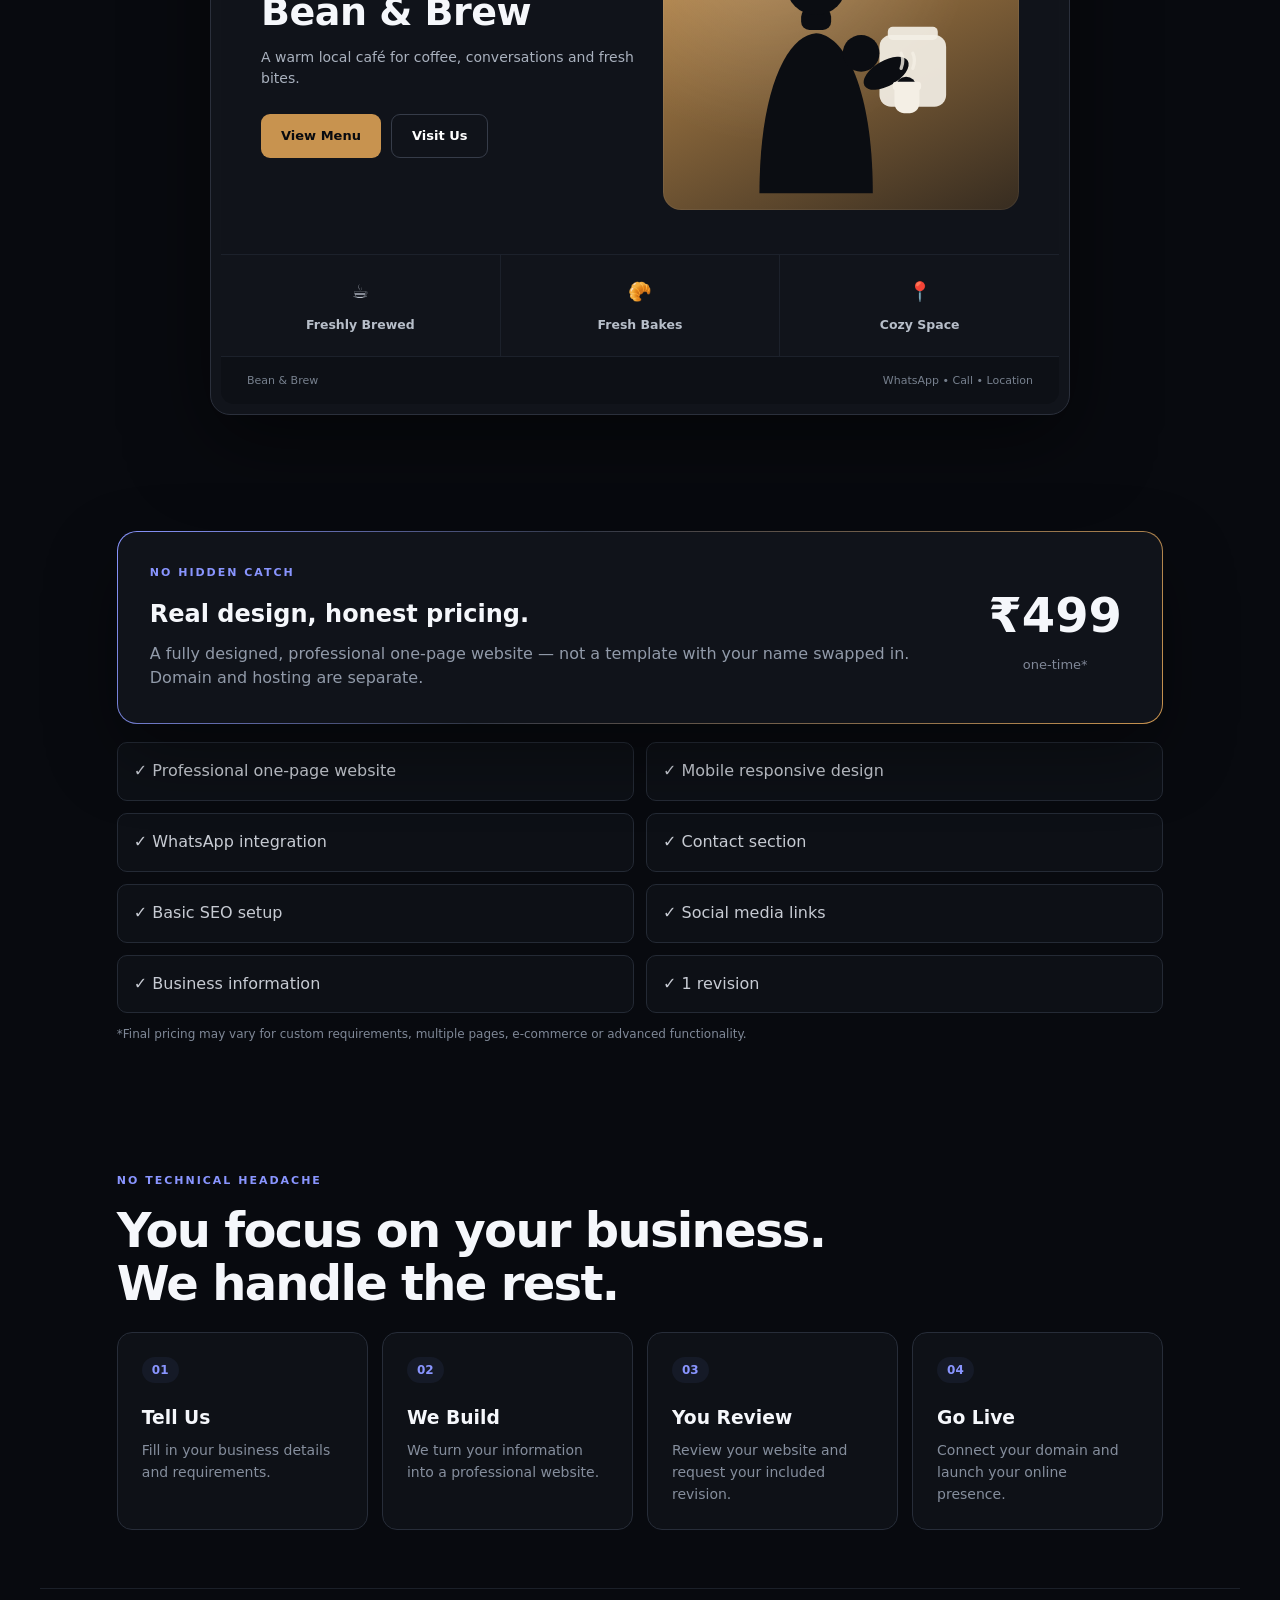
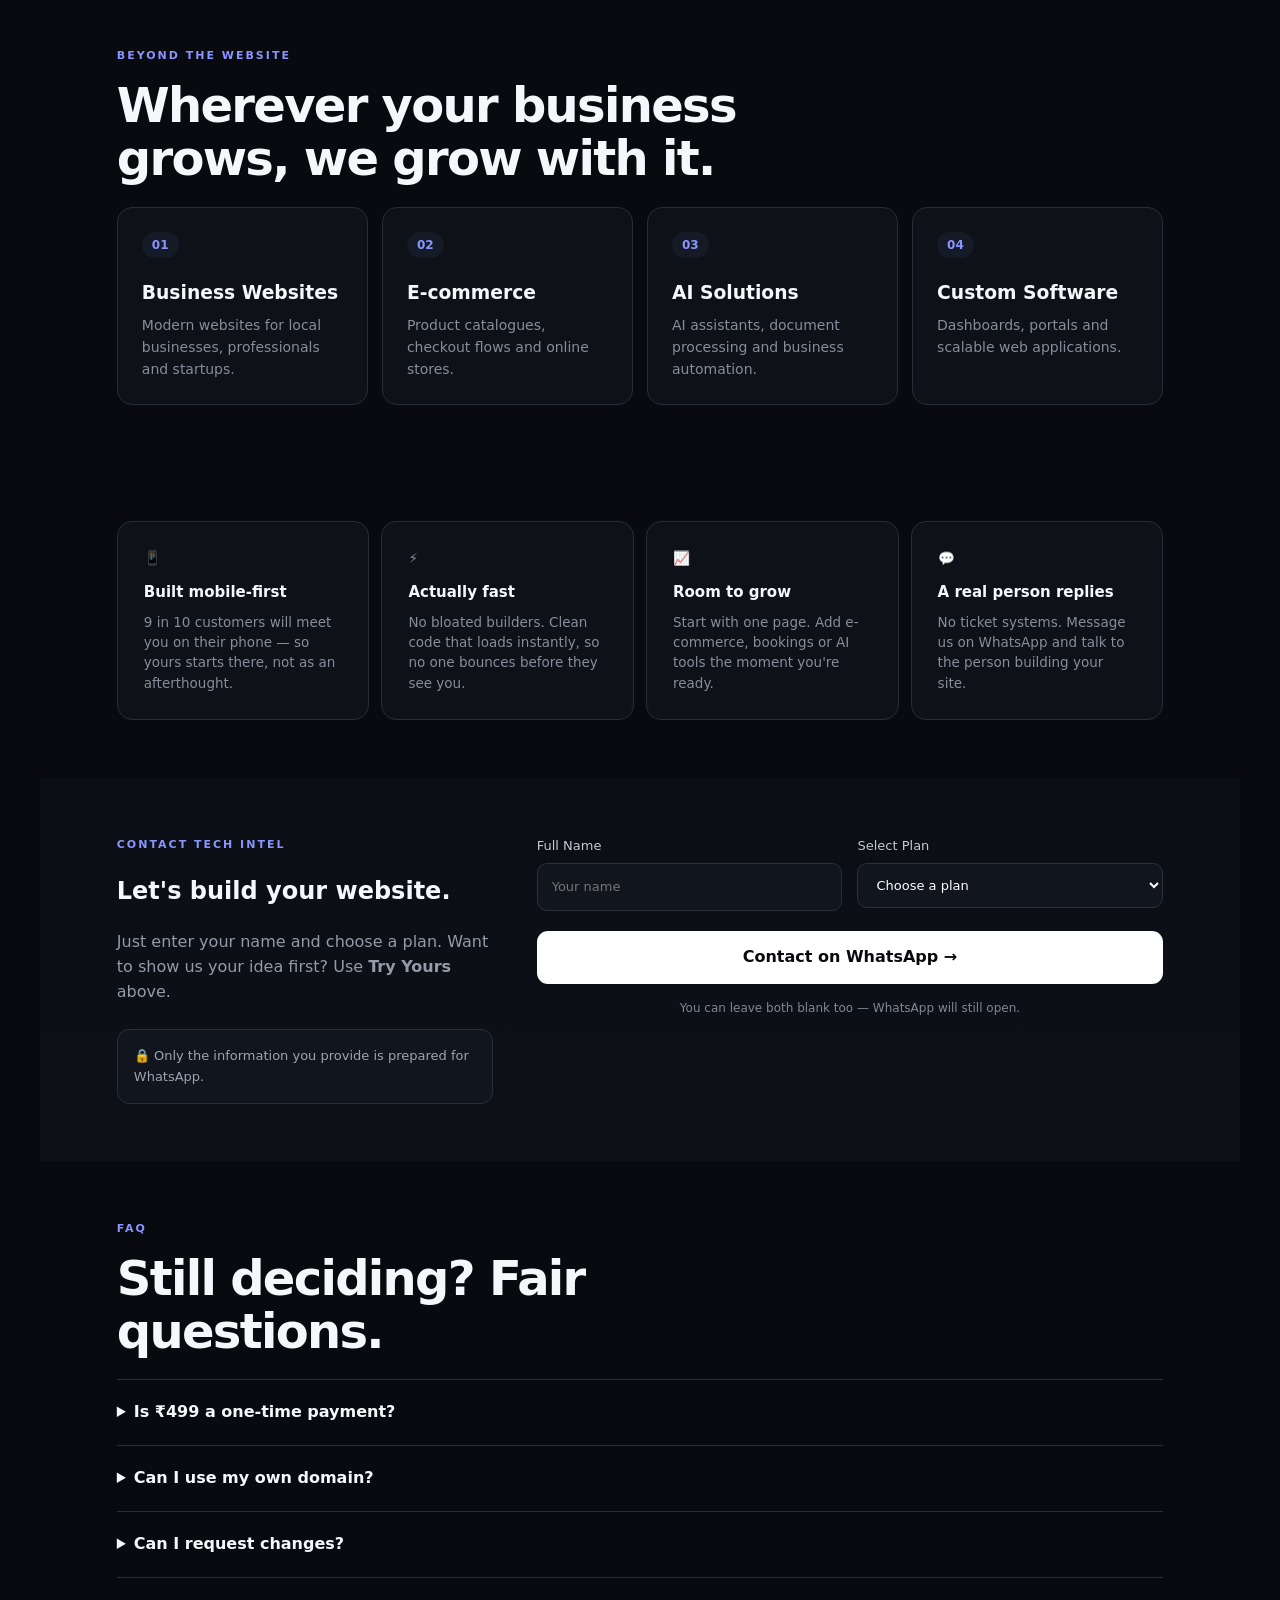
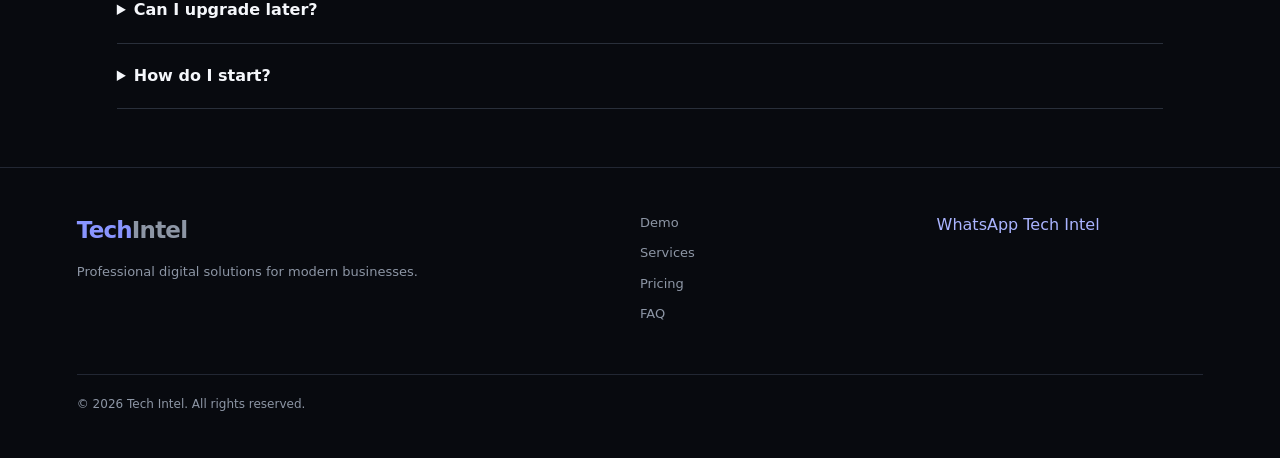
==== commit 4254b44f: "ghj" ====
--- a/index.html
+++ b/index.html
@@ -1,894 +1,810 @@
-<!DOCTYPE html>
+<!doctype html>
 <html lang="en">
-<head>
-  <meta charset="UTF-8" />
-  <meta name="viewport" content="width=device-width, initial-scale=1.0" />
-
-  <meta
-    name="description"
-    content="Tech Intel builds professional, mobile-friendly business websites starting at ₹499."
-  />
-
-  <meta name="theme-color" content="#080a0f" />
-
-  <title>Tech Intel — Professional Websites from ₹499</title>
-
-  <link rel="stylesheet" href="styles.css" />
-</head>
-
-<body>
-
-  <!-- ================= NAVBAR ================= -->
-  <header class="navbar">
-    <a href="#home" class="brand">
-      <span>Tech</span>Intel
-    </a>
-
-    <nav class="desktop-nav">
-      <a href="#demo">Demo</a>
-      <a href="#how-it-works">How It Works</a>
-      <a href="#services">Services</a>
-      <a href="#pricing">Pricing</a>
-      <a href="#faq">FAQ</a>
-    </nav>
-
-    <a href="#get-started" class="nav-cta">
-      Get Started
-    </a>
-  </header>
-
-
-  <!-- ================= HERO ================= -->
-  <main>
-
-    <section class="hero" id="home">
-
-      <div class="hero-content">
-
-        <div class="eyebrow">
-          PROFESSIONAL BUSINESS WEBSITES
-        </div>
-
-        <h1>
-          Get your business online for
-          <span>₹499.</span>
-        </h1>
-
-        <p class="hero-description">
-          A clean, modern and mobile-friendly website designed around
-          your business. Tell us what you do and we'll help turn your
-          business into a professional online presence.
+  <head>
+    <meta charset="UTF-8" />
+    <meta name="viewport" content="width=device-width, initial-scale=1.0" />
+
+    <meta
+      name="description"
+      content="Tech Intel builds professional, mobile-friendly business websites starting at ₹499."
+    />
+
+    <meta name="theme-color" content="#080a0f" />
+
+    <title>Tech Intel — Professional Websites from ₹499</title>
+
+    <link rel="stylesheet" href="styles.css" />
+  </head>
+
+  <body>
+    <!-- ================= NAVBAR ================= -->
+    <header class="navbar">
+      <a href="#home" class="brand"> <span>Tech</span>Intel </a>
+
+      <nav class="desktop-nav">
+        <a href="#demo">Demo</a>
+        <a href="#how-it-works">How It Works</a>
+        <a href="#services">Services</a>
+        <a href="#pricing">Pricing</a>
+        <a href="#faq">FAQ</a>
+      </nav>
+
+      <a href="#website-builder" class="nav-cta"> Get Started </a>
+    </header>
+
+    <!-- ================= HERO ================= -->
+    <main>
+      <section class="hero" id="home">
+        <div class="hero-content">
+          <div class="eyebrow">WEBSITE DESIGN STUDIO</div>
+
+          <h1>
+            People are searching for you.
+            <span>Can they find you?</span>
+          </h1>
+
+          <p class="hero-description">
+            Right now, someone is looking up a business like yours on their
+            phone. A well-designed website is what turns that search into a
+            customer — we build yours, professionally, starting at ₹499.
+          </p>
+
+          <div class="hero-buttons">
+            <a href="#website-builder" class="btn btn-primary">
+              Build My Website
+            </a>
+
+            <a href="#demo" class="btn btn-secondary"> See It In Action </a>
+          </div>
+
+          <div class="hero-trust">
+            <span><i>✓</i> Designed, not templated</span>
+            <span><i>✓</i> Live on your phone in days</span>
+            <span><i>✓</i> Built for Google search</span>
+          </div>
+        </div>
+      </section>
+
+      <!-- ================= WEBSITE SHOWCASE ================= -->
+
+      <!-- ================= DEMO ================= -->
+
+      <section class="section demo-section" id="demo">
+        <div class="section-heading center">
+          <div class="eyebrow">SEE THE DIFFERENCE</div>
+
+          <h2>This is what "professional" actually looks like.</h2>
+
+          <p>
+            These are demos we build. Choose a business type, then try your own
+            brand, image and details below to see how your website can come
+            together.
+          </p>
+        </div>
+
+        <div class="demo-tabs" id="demoTabs">
+          <button class="demo-tab active" data-type="cafe">
+            <span class="tab-icon">☕</span> Café
+          </button>
+
+          <button class="demo-tab" data-type="clinic">
+            <span class="tab-icon">🏥</span> Clinic
+          </button>
+
+          <button class="demo-tab" data-type="salon">
+            <span class="tab-icon">💇</span> Salon
+          </button>
+
+          <button class="demo-tab" data-type="gym">
+            <span class="tab-icon">💪</span> Gym
+          </button>
+
+          <button class="demo-tab" data-type="restaurant">
+            <span class="tab-icon">🍽️</span> Restaurant
+          </button>
+
+          <div class="try-yours-container">
+            <button class="try-yours-btn demo-tab" data-type="custom">
+              <span class="try-yours-icon">✦</span>
+
+              <span class="try-yours-content">
+                <strong>Try Your Own</strong>
+                <small>Customize a website with your brand and details.</small>
+              </span>
+
+              <span class="try-yours-arrow">→</span>
+            </button>
+          </div>
+        </div>
+
+        <div class="demo-browser">
+          <div class="browser-header">
+            <div class="browser-dots">
+              <span></span>
+              <span></span>
+              <span></span>
+            </div>
+
+            <div class="browser-url" id="previewUrl">beanandbrew.in</div>
+
+            <span class="live"> ● LIVE PREVIEW </span>
+          </div>
+
+          <div class="demo-site" id="demoSite">
+            <div class="site-nav">
+              <span class="site-logo" id="siteLogo"> Bean & Brew </span>
+
+              <div class="site-nav-links">
+                <span id="siteNav1">Menu</span>
+                <span id="siteNav2">About</span>
+                <span id="siteNav3">Contact</span>
+              </div>
+
+              <button class="site-nav-cta" id="siteCta">Order Now</button>
+            </div>
+
+            <div class="site-hero">
+              <div class="site-hero-text">
+                <div class="site-hero-kicker" id="previewKicker">
+                  FRESH COFFEE • GOOD MOOD
+                </div>
+
+                <h3 id="previewTitle">Bean & Brew</h3>
+
+                <p id="previewDescription">
+                  A warm local café for coffee, conversations and fresh bites.
+                </p>
+
+                <div class="site-hero-buttons">
+                  <button class="site-btn-primary" id="siteHeroCta">
+                    View Menu
+                  </button>
+
+                  <button class="site-btn-secondary">Visit Us</button>
+                </div>
+              </div>
+
+              <div class="site-hero-visual">
+                <div class="site-scene" id="siteScene"></div>
+              </div>
+            </div>
+
+            <div class="site-features">
+              <div class="site-feature">
+                <span class="feature-icon" id="feature1Icon">☕</span>
+                <span id="feature1Text">Freshly Brewed</span>
+              </div>
+
+              <div class="site-feature">
+                <span class="feature-icon" id="feature2Icon">🥐</span>
+                <span id="feature2Text">Fresh Bakes</span>
+              </div>
+
+              <div class="site-feature">
+                <span class="feature-icon" id="feature3Icon">📍</span>
+                <span id="feature3Text">Cozy Space</span>
+              </div>
+            </div>
+
+            <div class="site-footer">
+              <span id="siteLogo2">Bean & Brew</span>
+              <span>WhatsApp • Call • Location</span>
+            </div>
+          </div>
+        </div>
+      </section>
+
+      <!-- ================= PRICING ================= -->
+
+      <section class="section pricing-section" id="pricing">
+        <div class="pricing-card">
+          <div class="pricing-info">
+            <div class="eyebrow">NO HIDDEN CATCH</div>
+
+            <h2>Real design, honest pricing.</h2>
+
+            <p>
+              A fully designed, professional one-page website — not a template
+              with your name swapped in. Domain and hosting are separate.
+            </p>
+          </div>
+
+          <div class="price">
+            <strong> ₹499 </strong>
+
+            <span> one-time* </span>
+          </div>
+        </div>
+
+        <div class="feature-grid">
+          <div>✓ Professional one-page website</div>
+          <div>✓ Mobile responsive design</div>
+          <div>✓ WhatsApp integration</div>
+          <div>✓ Contact section</div>
+          <div>✓ Basic SEO setup</div>
+          <div>✓ Social media links</div>
+          <div>✓ Business information</div>
+          <div>✓ 1 revision</div>
+        </div>
+
+        <p class="pricing-note">
+          *Final pricing may vary for custom requirements, multiple pages,
+          e-commerce or advanced functionality.
         </p>
-
-        <div class="hero-buttons">
-
-          <a href="#get-started" class="btn btn-primary">
-            Create My Website — ₹499
-          </a>
-
-          <a href="#demo" class="btn btn-secondary">
-            See Demo
-          </a>
-
-        </div>
-
-        <div class="hero-trust">
-
-          <span>✓ Mobile Responsive</span>
-          <span>✓ WhatsApp Ready</span>
-          <span>✓ SEO Ready</span>
-          <span>✓ 1 Revision</span>
-
-        </div>
-
+      </section>
+
+      <!-- ================= HOW IT WORKS ================= -->
+
+      <section class="section" id="how-it-works">
+        <div class="section-heading">
+          <div class="eyebrow">NO TECHNICAL HEADACHE</div>
+
+          <h2>You focus on your business. We handle the rest.</h2>
+        </div>
+
+        <div class="steps-grid">
+          <div class="step-card">
+            <span>01</span>
+
+            <h3>Tell Us</h3>
+
+            <p>Fill in your business details and requirements.</p>
+          </div>
+
+          <div class="step-card">
+            <span>02</span>
+
+            <h3>We Build</h3>
+
+            <p>We turn your information into a professional website.</p>
+          </div>
+
+          <div class="step-card">
+            <span>03</span>
+
+            <h3>You Review</h3>
+
+            <p>Review your website and request your included revision.</p>
+          </div>
+
+          <div class="step-card">
+            <span>04</span>
+
+            <h3>Go Live</h3>
+
+            <p>Connect your domain and launch your online presence.</p>
+          </div>
+        </div>
+      </section>
+
+      <!-- ================= SERVICES ================= -->
+
+      <section class="section services-section" id="services">
+        <div class="section-heading">
+          <div class="eyebrow">BEYOND THE WEBSITE</div>
+
+          <h2>Wherever your business grows, we grow with it.</h2>
+        </div>
+
+        <div class="services-grid">
+          <article class="service-card">
+            <span>01</span>
+
+            <h3>Business Websites</h3>
+
+            <p>
+              Modern websites for local businesses, professionals and startups.
+            </p>
+          </article>
+
+          <article class="service-card">
+            <span>02</span>
+
+            <h3>E-commerce</h3>
+
+            <p>Product catalogues, checkout flows and online stores.</p>
+          </article>
+
+          <article class="service-card">
+            <span>03</span>
+
+            <h3>AI Solutions</h3>
+
+            <p>AI assistants, document processing and business automation.</p>
+          </article>
+
+          <article class="service-card">
+            <span>04</span>
+
+            <h3>Custom Software</h3>
+
+            <p>Dashboards, portals and scalable web applications.</p>
+          </article>
+        </div>
+      </section>
+
+      <!-- ================= TRUST ================= -->
+
+      <section class="section trust-section">
+        <div class="trust-card">
+          <span class="trust-icon">📱</span>
+          <strong>Built mobile-first</strong>
+          <span
+            >9 in 10 customers will meet you on their phone — so yours starts
+            there, not as an afterthought.</span
+          >
+        </div>
+
+        <div class="trust-card">
+          <span class="trust-icon">⚡</span>
+          <strong>Actually fast</strong>
+          <span
+            >No bloated builders. Clean code that loads instantly, so no one
+            bounces before they see you.</span
+          >
+        </div>
+
+        <div class="trust-card">
+          <span class="trust-icon">📈</span>
+          <strong>Room to grow</strong>
+          <span
+            >Start with one page. Add e-commerce, bookings or AI tools the
+            moment you're ready.</span
+          >
+        </div>
+
+        <div class="trust-card">
+          <span class="trust-icon">💬</span>
+          <strong>A real person replies</strong>
+          <span
+            >No ticket systems. Message us on WhatsApp and talk to the person
+            building your site.</span
+          >
+        </div>
+      </section>
+
+      <!-- ================= FORM ================= -->
+
+      <section class="section form-section" id="website-builder">
+        <div class="form-intro">
+          <div class="eyebrow">CONTACT TECH INTEL</div>
+          <h2>Let's build your website.</h2>
+          <p>
+            Just enter your name and choose a plan. Want to show us your idea
+            first? Use <strong>Try Yours</strong> above.
+          </p>
+          <div class="privacy-box">
+            🔒 Only the information you provide is prepared for WhatsApp.
+          </div>
+        </div>
+
+        <form id="leadForm" class="lead-form">
+          <div class="form-row">
+            <label>
+              Full Name
+              <input type="text" name="name" placeholder="Your name" />
+            </label>
+            <label>
+              Select Plan
+              <select name="websiteType">
+                <option value="">Choose a plan</option>
+                <option>₹499 Starter Website</option>
+                <option>Multi-page Business Website</option>
+                <option>E-commerce Website</option>
+                <option>Custom Web Application</option>
+                <option>AI / Automation Solution</option>
+              </select>
+            </label>
+          </div>
+
+          <button type="submit" class="btn btn-primary submit-btn">
+            Contact on WhatsApp →
+          </button>
+          <p class="form-help">
+            You can leave both blank too — WhatsApp will still open.
+          </p>
+          <div id="formMessage" class="form-message"></div>
+        </form>
+      </section>
+
+      <!-- ================= TRY YOURS BUILDER MODAL ================= -->
+      <div class="builder-modal" id="builderModal" aria-hidden="true">
+        <div class="builder-modal-backdrop" data-close-builder></div>
+        <div
+          class="builder-card"
+          role="dialog"
+          aria-modal="true"
+          aria-labelledby="builderModalTitle"
+        >
+          <button
+            class="builder-close"
+            type="button"
+            data-close-builder
+            aria-label="Close"
+          >
+            ×
+          </button>
+
+          <div class="builder-card-head">
+            <div>
+              <div class="eyebrow">TRY YOURS • LIVE DEMO</div>
+              <h2 id="builderModalTitle">
+                Make a quick version of your website.
+              </h2>
+              <p>
+                Fill as much as you want. Nothing is required here. Your preview
+                updates instantly.
+              </p>
+            </div>
+            <span class="preview-badge">● LIVE</span>
+          </div>
+
+          <form id="builderForm" class="builder-form" autocomplete="off">
+            <div class="builder-grid">
+              <label>
+                Brand / Business Name
+                <input
+                  type="text"
+                  name="business"
+                  placeholder="e.g. Sharma Café"
+                />
+              </label>
+              <label>
+                Business Type
+                <select name="businessType">
+                  <option value="">Choose type</option>
+                  <option>Café / Restaurant</option>
+                  <option>Clinic</option>
+                  <option>Salon / Spa</option>
+                  <option>Gym / Fitness</option>
+                  <option>Consultant / Professional</option>
+                  <option>Shop / Retail</option>
+                  <option>Startup</option>
+                  <option>Other / Custom</option>
+                </select>
+              </label>
+              <label>
+                Website Tagline
+                <input
+                  type="text"
+                  name="tagline"
+                  placeholder="e.g. Fresh food. Great moments."
+                />
+              </label>
+              <label>
+                Hero Button Text
+                <input type="text" name="heroCta" placeholder="e.g. Book Now" />
+              </label>
+              <label>
+                Location
+                <input type="text" name="location" placeholder="City / Area" />
+              </label>
+              <label>
+                Key Services / Highlights
+                <input
+                  type="text"
+                  name="services"
+                  placeholder="e.g. Haircut, Styling, Spa"
+                />
+              </label>
+              <label>
+                Website Style
+                <select name="theme">
+                  <option>Modern & Minimal</option>
+                  <option>Premium & Elegant</option>
+                  <option>Bold & Energetic</option>
+                  <option>Warm & Friendly</option>
+                </select>
+              </label>
+              <label>
+                Text Color
+                <span class="color-field"
+                  ><input type="color" name="textColor" value="#ffffff" /><span
+                    >Choose the text color for your preview.</span
+                  ></span
+                >
+              </label>
+              <label>
+                Background Color
+                <span class="color-field"
+                  ><input type="color" name="bgColor" value="#10141c" /><span
+                    >Choose the main background color.</span
+                  ></span
+                >
+              </label>
+              <label>
+                Background Image
+                <span class="file-upload-box compact-upload">
+                  <input
+                    type="file"
+                    name="backgroundImage"
+                    id="backgroundImage"
+                    accept="image/jpeg,image/png,image/webp,image/gif"
+                  />
+                  <span><strong>Choose background</strong> — optional.</span>
+                </span>
+              </label>
+              <label>
+                Existing Domain
+                <select name="domain">
+                  <option value="">Not provided</option>
+                  <option>No</option>
+                  <option>Yes</option>
+                  <option>Not Sure</option>
+                </select>
+              </label>
+            </div>
+
+            <label>
+              Short Business Description
+              <textarea
+                name="description"
+                rows="2"
+                placeholder="Tell customers what you do..."
+              ></textarea>
+            </label>
+
+            <label>
+              Requirements / Extra Features
+              <textarea
+                name="requirements"
+                rows="2"
+                placeholder="Pages, booking, payment, gallery, AI, etc."
+              ></textarea>
+            </label>
+
+            <label class="file-upload-label">
+              Hero / Main Picture
+              <span class="file-upload-box">
+                <input
+                  type="file"
+                  name="heroImage"
+                  id="heroImage"
+                  accept="image/jpeg,image/png,image/webp,image/gif"
+                />
+                <span
+                  ><strong>Choose an image</strong> — we'll crop it to fit the
+                  website.</span
+                >
+              </span>
+            </label>
+
+            <div class="crop-tool" id="cropTool" hidden>
+              <div class="crop-tool-head">
+                <strong>Adjust your picture</strong>
+                <span>Drag to position • use + / − to zoom</span>
+              </div>
+              <canvas id="cropCanvas" width="900" height="520"></canvas>
+              <div class="crop-controls">
+                <button type="button" class="crop-btn" id="cropZoomOut">
+                  −
+                </button>
+                <input
+                  type="range"
+                  id="cropZoom"
+                  min="1"
+                  max="3"
+                  step="0.01"
+                  value="1"
+                  aria-label="Zoom"
+                />
+                <button type="button" class="crop-btn" id="cropZoomIn">
+                  +
+                </button>
+                <button type="button" class="crop-apply" id="cropApply">
+                  Use This Crop
+                </button>
+              </div>
+            </div>
+          </form>
+
+          <div class="builder-preview-wrap">
+            <div class="builder-preview-heading">
+              <div>
+                <div class="eyebrow">YOUR WEBSITE PREVIEW</div>
+                <h3>We build what you want.</h3>
+                <p>Your details appear here instantly.</p>
+              </div>
+              <span class="preview-badge">● LIVE DEMO</span>
+            </div>
+
+            <div class="demo-browser builder-browser">
+              <div class="browser-header">
+                <div class="browser-dots">
+                  <span></span><span></span><span></span>
+                </div>
+                <div class="browser-url" id="builderPreviewUrl">
+                  yourbusiness.in
+                </div>
+                <span class="live">● YOUR PREVIEW</span>
+              </div>
+              <div class="demo-site" id="builderSite">
+                <!-- Background video for the live website preview -->
+                <video
+                  id="builderBackgroundVideo"
+                  class="builder-background-video"
+                  autoplay
+                  muted
+                  loop
+                  playsinline
+                  aria-hidden="true"
+                ></video>
+                <div class="site-nav">
+                  <span class="site-logo" id="builderLogo">Your Brand</span>
+                  <div class="site-nav-links">
+                    <span>Home</span><span>About</span><span>Contact</span>
+                  </div>
+                  <button class="site-nav-cta" id="builderNavCta" type="button">
+                    Contact Us
+                  </button>
+                </div>
+                <div class="site-hero">
+                  <div class="site-hero-text">
+                    <div class="site-hero-kicker" id="builderTagline">
+                      YOUR BUSINESS • YOUR STYLE
+                    </div>
+                    <h3 id="builderTitle">Your Brand</h3>
+                    <p id="builderDescription">
+                      A professional website designed around your business, your
+                      customers and your brand.
+                    </p>
+                    <div class="site-hero-buttons">
+                      <button
+                        class="site-btn-primary"
+                        id="builderHeroCta"
+                        type="button"
+                      >
+                        Get Started
+                      </button>
+                      <button
+                        class="site-btn-secondary builder-contact-btn"
+                        type="button"
+                      >
+                        Contact
+                      </button>
+                    </div>
+                  </div>
+                  <div
+                    class="site-hero-visual builder-hero-visual"
+                    id="builderHeroVisual"
+                  >
+                    <div
+                      class="builder-image-placeholder"
+                      id="builderImagePlaceholder"
+                    >
+                      <span>✨</span><strong>Your hero picture</strong
+                      ><small>Upload an image above</small>
+                    </div>
+                  </div>
+                </div>
+                <div class="site-features builder-features">
+                  <div class="site-feature">
+                    <span class="feature-icon">⚡</span
+                    ><span id="builderFeature1">Professional Design</span>
+                  </div>
+                  <div class="site-feature">
+                    <span class="feature-icon">📱</span
+                    ><span id="builderFeature2">Mobile Friendly</span>
+                  </div>
+                  <div class="site-feature">
+                    <span class="feature-icon">💬</span
+                    ><span id="builderFeature3">Easy Contact</span>
+                  </div>
+                </div>
+                <div class="site-footer">
+                  <span id="builderLogo2">Your Brand</span
+                  ><span>WhatsApp • Call • Location</span>
+                </div>
+              </div>
+            </div>
+            <div class="live-line">
+              🚀 <strong>Want this website live?</strong> Just click
+              <strong>Contact</strong> and we'll take it from here.
+            </div>
+          </div>
+
+          <button
+            type="button"
+            class="btn btn-primary builder-done-btn"
+            id="builderDone"
+          >
+            Use My Details & Continue →
+          </button>
+          <p class="builder-note">
+            Your card details are only added to WhatsApp if you actually fill
+            them.
+          </p>
+        </div>
       </div>
 
-
-      <!-- WEBSITE MOCKUP -->
-
-      <div class="website-mockup">
-
-        <div class="browser-header">
-
-          <div class="browser-dots">
-            <span></span>
-            <span></span>
-            <span></span>
-          </div>
-
-          <div class="browser-url">
-            yourbusiness.in
-          </div>
-
-        </div>
-
-
-        <div class="mock-website">
-
-          <div class="mock-navbar">
-            YOUR BUSINESS
-
-            <span>☰</span>
-          </div>
-
-          <div class="mock-body">
-
-            <div class="mock-small">
-              WELCOME TO
-            </div>
-
-            <h2>
-              Your Business
-            </h2>
+      <!-- ================= FAQ ================= -->
+
+      <section class="section faq-section" id="faq">
+        <div class="section-heading">
+          <div class="eyebrow">FAQ</div>
+
+          <h2>Still deciding? Fair questions.</h2>
+        </div>
+
+        <div class="faq-list">
+          <details>
+            <summary>Is ₹499 a one-time payment?</summary>
 
             <p>
-              Professional service.
-              Local trust. Online presence.
+              Yes. The advertised starter website setup is a one-time price.
+              Domain, hosting and additional requirements are separate where
+              applicable.
             </p>
-
-            <button>
-              Contact Us
-            </button>
-
-          </div>
-
-          <div class="mock-footer">
-            WhatsApp • Call • Location
-          </div>
-
-        </div>
-
+          </details>
+
+          <details>
+            <summary>Can I use my own domain?</summary>
+
+            <p>
+              Yes. You can connect your existing domain, or arrange a new domain
+              separately.
+            </p>
+          </details>
+
+          <details>
+            <summary>Can I request changes?</summary>
+
+            <p>
+              The starter package includes one revision. Additional changes can
+              be discussed based on your requirements.
+            </p>
+          </details>
+
+          <details>
+            <summary>Can I upgrade later?</summary>
+
+            <p>
+              Yes. You can upgrade to additional pages, e-commerce, custom
+              software or AI automation.
+            </p>
+          </details>
+
+          <details>
+            <summary>How do I start?</summary>
+
+            <p>
+              Fill in the enquiry form. WhatsApp will open with your details
+              prepared automatically.
+            </p>
+          </details>
+        </div>
+      </section>
+    </main>
+
+    <!-- ================= FOOTER ================= -->
+
+    <footer>
+      <div class="footer-brand">
+        <a href="#home" class="brand"> <span>Tech</span>Intel </a>
+
+        <p>Professional digital solutions for modern businesses.</p>
       </div>
 
-    </section>
-
-
-    <!-- ================= DEMO ================= -->
-
-    <section class="section demo-section" id="demo">
-
-      <div class="section-heading">
-
-        <div class="eyebrow">
-          WEBSITE PREVIEW
-        </div>
-
-        <h2>
-          See what your website could look like.
-        </h2>
-
-        <p>
-          Choose a business type and preview the design direction.
-        </p>
-
+      <div class="footer-links">
+        <a href="#demo">Demo</a>
+        <a href="#services">Services</a>
+        <a href="#pricing">Pricing</a>
+        <a href="#faq">FAQ</a>
       </div>
 
-
-      <div class="demo-container">
-
-        <div class="demo-tabs">
-
-          <button class="demo-tab active" data-type="cafe">
-            Café
-          </button>
-
-          <button class="demo-tab" data-type="clinic">
-            Clinic
-          </button>
-
-          <button class="demo-tab" data-type="salon">
-            Salon
-          </button>
-
-          <button class="demo-tab" data-type="gym">
-            Gym
-          </button>
-
-          <button class="demo-tab" data-type="restaurant">
-            Restaurant
-          </button>
-
-        </div>
-
-
-        <div class="demo-preview">
-
-          <div class="preview-header">
-
-            <span id="previewType">
-              CAFÉ
-            </span>
-
-            <span class="live">
-              ● LIVE PREVIEW
-            </span>
-
-          </div>
-
-
-          <div class="preview-content">
-
-            <div class="preview-kicker" id="previewKicker">
-              FRESH COFFEE • GOOD MOOD
-            </div>
-
-            <h3 id="previewTitle">
-              Bean & Brew
-            </h3>
-
-            <p id="previewDescription">
-              A warm local café for coffee, conversations and fresh bites.
-            </p>
-
-            <button>
-              View Website
-            </button>
-
-          </div>
-
-        </div>
-
+      <div class="footer-contact">
+        <a
+          href="https://wa.me/919935932705"
+          target="_blank"
+          rel="noopener noreferrer"
+        >
+          WhatsApp Tech Intel
+        </a>
       </div>
 
-    </section>
-
-
-    <!-- ================= PRICING ================= -->
-
-    <section class="section pricing-section" id="pricing">
-
-      <div class="pricing-card">
-
-        <div class="pricing-info">
-
-          <div class="eyebrow">
-            STARTER WEBSITE
-          </div>
-
-          <h2>
-            Everything you need to get online.
-          </h2>
-
-          <p>
-            A professional starter website for your business.
-            Domain and hosting are separate.
-          </p>
-
-        </div>
-
-
-        <div class="price">
-
-          <strong>
-            ₹499
-          </strong>
-
-          <span>
-            one-time*
-          </span>
-
-        </div>
-
-      </div>
-
-
-      <div class="feature-grid">
-
-        <div>✓ Professional one-page website</div>
-        <div>✓ Mobile responsive design</div>
-        <div>✓ WhatsApp integration</div>
-        <div>✓ Contact section</div>
-        <div>✓ Basic SEO setup</div>
-        <div>✓ Social media links</div>
-        <div>✓ Business information</div>
-        <div>✓ 1 revision</div>
-
-      </div>
-
-
-      <p class="pricing-note">
-        *Final pricing may vary for custom requirements, multiple pages,
-        e-commerce or advanced functionality.
-      </p>
-
-    </section>
-
-
-    <!-- ================= HOW IT WORKS ================= -->
-
-    <section class="section" id="how-it-works">
-
-      <div class="section-heading">
-
-        <div class="eyebrow">
-          SIMPLE PROCESS
-        </div>
-
-        <h2>
-          From idea to online in four steps.
-        </h2>
-
-      </div>
-
-
-      <div class="steps-grid">
-
-        <div class="step-card">
-
-          <span>01</span>
-
-          <h3>
-            Tell Us
-          </h3>
-
-          <p>
-            Fill in your business details and requirements.
-          </p>
-
-        </div>
-
-
-        <div class="step-card">
-
-          <span>02</span>
-
-          <h3>
-            We Build
-          </h3>
-
-          <p>
-            We turn your information into a professional website.
-          </p>
-
-        </div>
-
-
-        <div class="step-card">
-
-          <span>03</span>
-
-          <h3>
-            You Review
-          </h3>
-
-          <p>
-            Review your website and request your included revision.
-          </p>
-
-        </div>
-
-
-        <div class="step-card">
-
-          <span>04</span>
-
-          <h3>
-            Go Live
-          </h3>
-
-          <p>
-            Connect your domain and launch your online presence.
-          </p>
-
-        </div>
-
-      </div>
-
-    </section>
-
-
-    <!-- ================= SERVICES ================= -->
-
-    <section class="section services-section" id="services">
-
-      <div class="section-heading">
-
-        <div class="eyebrow">
-          MORE THAN WEBSITES
-        </div>
-
-        <h2>
-          Build the next stage of your business.
-        </h2>
-
-      </div>
-
-
-      <div class="services-grid">
-
-        <article class="service-card">
-
-          <span>01</span>
-
-          <h3>
-            Business Websites
-          </h3>
-
-          <p>
-            Modern websites for local businesses,
-            professionals and startups.
-          </p>
-
-        </article>
-
-
-        <article class="service-card">
-
-          <span>02</span>
-
-          <h3>
-            E-commerce
-          </h3>
-
-          <p>
-            Product catalogues, checkout flows
-            and online stores.
-          </p>
-
-        </article>
-
-
-        <article class="service-card">
-
-          <span>03</span>
-
-          <h3>
-            AI Solutions
-          </h3>
-
-          <p>
-            AI assistants, document processing
-            and business automation.
-          </p>
-
-        </article>
-
-
-        <article class="service-card">
-
-          <span>04</span>
-
-          <h3>
-            Custom Software
-          </h3>
-
-          <p>
-            Dashboards, portals and scalable
-            web applications.
-          </p>
-
-        </article>
-
-      </div>
-
-    </section>
-
-
-    <!-- ================= TRUST ================= -->
-
-    <section class="section trust-section">
-
-      <div class="trust-card">
-        <strong>Mobile First</strong>
-        <span>Designed for phones</span>
-      </div>
-
-      <div class="trust-card">
-        <strong>Fast</strong>
-        <span>Clean and lightweight</span>
-      </div>
-
-      <div class="trust-card">
-        <strong>Scalable</strong>
-        <span>Upgrade anytime</span>
-      </div>
-
-      <div class="trust-card">
-        <strong>Direct Support</strong>
-        <span>Talk to us on WhatsApp</span>
-      </div>
-
-    </section>
-
-
-    <!-- ================= FORM ================= -->
-
-    <section class="section form-section" id="get-started">
-
-      <div class="form-intro">
-
-        <div class="eyebrow">
-          LET'S BUILD IT
-        </div>
-
-        <h2>
-          Tell us about your business.
-        </h2>
-
-        <p>
-          Complete the form and your enquiry will be prepared
-          automatically for WhatsApp.
-        </p>
-
-
-        <div class="privacy-box">
-
-          🔒 Your information will be prepared as a
-          WhatsApp message for Tech Intel.
-
-        </div>
-
-      </div>
-
-
-      <form id="leadForm" class="lead-form">
-
-        <div class="form-row">
-
-          <label>
-            Full Name *
-            <input
-              type="text"
-              name="name"
-              placeholder="Your full name"
-              required
-            />
-          </label>
-
-
-          <label>
-            WhatsApp Number *
-            <input
-              type="tel"
-              name="phone"
-              inputmode="tel"
-              placeholder="+91 98765 43210"
-              required
-            />
-          </label>
-
-        </div>
-
-
-        <div class="form-row">
-
-          <label>
-            Business Name *
-            <input
-              type="text"
-              name="business"
-              placeholder="Your business name"
-              required
-            />
-          </label>
-
-
-          <label>
-            Business Type *
-
-            <select name="businessType" required>
-
-              <option value="">
-                Select type
-              </option>
-
-              <option>Café / Restaurant</option>
-              <option>Clinic</option>
-              <option>Salon / Spa</option>
-              <option>Gym / Fitness</option>
-              <option>Consultant / Professional</option>
-              <option>Shop / Retail</option>
-              <option>Startup</option>
-              <option>Other</option>
-
-            </select>
-
-          </label>
-
-        </div>
-
-
-        <label>
-
-          Business Location *
-
-          <input
-            type="text"
-            name="location"
-            placeholder="City / Area"
-            required
-          />
-
-        </label>
-
-
-        <label>
-
-          Website Requirement *
-
-          <select name="websiteType" required>
-
-            <option value="">
-              Select requirement
-            </option>
-
-            <option>
-              ₹499 Starter Website
-            </option>
-
-            <option>
-              Multi-page Business Website
-            </option>
-
-            <option>
-              E-commerce Website
-            </option>
-
-            <option>
-              Custom Web Application
-            </option>
-
-            <option>
-              AI / Automation Solution
-            </option>
-
-          </select>
-
-        </label>
-
-
-        <label>
-
-          Do you already have a domain?
-
-          <select name="domain">
-
-            <option>
-              No
-            </option>
-
-            <option>
-              Yes
-            </option>
-
-            <option>
-              Not Sure
-            </option>
-
-          </select>
-
-        </label>
-
-
-        <label>
-
-          Tell us about your business / requirements *
-
-          <textarea
-            name="requirements"
-            rows="5"
-            placeholder="Tell us about your business, required pages, features, services, etc."
-            required
-          ></textarea>
-
-        </label>
-
-
-        <label>
-
-          Preferred Contact Time
-
-          <select name="contactTime">
-
-            <option>
-              Any Time
-            </option>
-
-            <option>
-              Morning
-            </option>
-
-            <option>
-              Afternoon
-            </option>
-
-            <option>
-              Evening
-            </option>
-
-          </select>
-
-        </label>
-
-
-        <label class="checkbox-label">
-
-          <input
-            type="checkbox"
-            name="consent"
-            required
-          />
-
-          <span>
-            I confirm the information is correct and
-            I want to discuss my website requirement.
-          </span>
-
-        </label>
-
-
-        <button
-          type="submit"
-          class="btn btn-primary submit-btn"
-        >
-          Send Details on WhatsApp →
-        </button>
-
-
-        <p class="form-help">
-          WhatsApp will open with your enquiry already filled in.
-          Tap <strong>Send</strong> to submit it.
-        </p>
-
-
-        <div
-          id="formMessage"
-          class="form-message"
-        ></div>
-
-      </form>
-
-    </section>
-
-
-    <!-- ================= FAQ ================= -->
-
-    <section class="section faq-section" id="faq">
-
-      <div class="section-heading">
-
-        <div class="eyebrow">
-          FAQ
-        </div>
-
-        <h2>
-          Questions before you start?
-        </h2>
-
-      </div>
-
-
-      <div class="faq-list">
-
-        <details>
-
-          <summary>
-            Is ₹499 a one-time payment?
-          </summary>
-
-          <p>
-            Yes. The advertised starter website setup is a
-            one-time price. Domain, hosting and additional
-            requirements are separate where applicable.
-          </p>
-
-        </details>
-
-
-        <details>
-
-          <summary>
-            Can I use my own domain?
-          </summary>
-
-          <p>
-            Yes. You can connect your existing domain,
-            or arrange a new domain separately.
-          </p>
-
-        </details>
-
-
-        <details>
-
-          <summary>
-            Can I request changes?
-          </summary>
-
-          <p>
-            The starter package includes one revision.
-            Additional changes can be discussed based
-            on your requirements.
-          </p>
-
-        </details>
-
-
-        <details>
-
-          <summary>
-            Can I upgrade later?
-          </summary>
-
-          <p>
-            Yes. You can upgrade to additional pages,
-            e-commerce, custom software or AI automation.
-          </p>
-
-        </details>
-
-
-        <details>
-
-          <summary>
-            How do I start?
-          </summary>
-
-          <p>
-            Fill in the enquiry form. WhatsApp will open
-            with your details prepared automatically.
-          </p>
-
-        </details>
-
-      </div>
-
-    </section>
-
-  </main>
-
-
-  <!-- ================= FOOTER ================= -->
-
-  <footer>
-
-    <div class="footer-brand">
-
-      <a href="#home" class="brand">
-        <span>Tech</span>Intel
-      </a>
-
-      <p>
-        Professional digital solutions
-        for modern businesses.
-      </p>
-
-    </div>
-
-
-    <div class="footer-links">
-
-      <a href="#demo">Demo</a>
-      <a href="#services">Services</a>
-      <a href="#pricing">Pricing</a>
-      <a href="#faq">FAQ</a>
-
-    </div>
-
-
-    <div class="footer-contact">
-
-      <a
-        href="https://wa.me/919935932705"
-        target="_blank"
-        rel="noopener noreferrer"
-      >
-        WhatsApp Tech Intel
-      </a>
-
-    </div>
-
-
-    <div class="copyright">
-
-      © 2026 Tech Intel. All rights reserved.
-
-    </div>
-
-  </footer>
-
-
-  <script src="script.js"></script>
-
-</body>
+      <div class="copyright">© 2026 Tech Intel. All rights reserved.</div>
+    </footer>
+
+    <script src="script.js"></script>
+  </body>
 </html>
--- a/styles.css
+++ b/styles.css
@@ -9,6 +9,10 @@
 body {
   margin: 0;
   background: #080a0f;
+  background-image:
+    radial-gradient(ellipse 900px 500px at 12% -5%, rgba(137, 149, 255, 0.16), transparent 60%),
+    radial-gradient(ellipse 700px 500px at 100% 15%, rgba(200, 147, 79, 0.09), transparent 55%);
+  background-repeat: no-repeat;
   color: #f5f7fb;
   font-family:
     Inter,
@@ -128,6 +132,15 @@
   margin-bottom: 42px;
 }
 
+.section-heading.center {
+  max-width: 620px;
+
+  margin-left: auto;
+  margin-right: auto;
+
+  text-align: center;
+}
+
 .section-heading h2 {
   margin: 0 0 14px;
 
@@ -172,13 +185,16 @@
   color: #080a0f;
 
   border: 0;
+
+  box-shadow: 0 0 0 rgba(137, 149, 255, 0);
 }
 
 .btn-primary:hover {
   transform: translateY(-2px);
 
   box-shadow:
-    0 15px 40px rgba(0, 0, 0, 0.45);
+    0 15px 40px rgba(0, 0, 0, 0.45),
+    0 0 0 1px rgba(137, 149, 255, 0.35);
 }
 
 .btn-secondary {
@@ -191,25 +207,41 @@
 
 .btn-secondary:hover {
   border-color: #7885ff;
+
+  transform: translateY(-2px);
+
+  background: #11141b;
+}
+
+.hero-trust i {
+  color: #8995ff;
+
+  font-style: normal;
 }
 
 
 /* ================= HERO ================= */
 
 .hero {
-  max-width: 1200px;
+  max-width: 900px;
 
   margin: auto;
 
-  padding: 90px 6% 80px;
-
-  display: grid;
-
-  grid-template-columns: 1.1fr 0.9fr;
-
-  gap: 70px;
+  padding: 100px 6% 90px;
+
+  text-align: center;
+}
+
+.hero-content {
+  display: flex;
+
+  flex-direction: column;
 
   align-items: center;
+}
+
+.hero-description {
+  text-align: center;
 }
 
 .hero h1 {
@@ -266,20 +298,7 @@
 }
 
 
-/* ================= WEBSITE MOCKUP ================= */
-
-.website-mockup {
-  padding: 10px;
-
-  background: #11141b;
-
-  border: 1px solid #2b303c;
-
-  border-radius: 20px;
-
-  box-shadow:
-    0 25px 80px rgba(0, 0, 0, 0.5);
-}
+/* ================= BROWSER FRAME (shared with demo) ================= */
 
 .browser-header {
   height: 36px;
@@ -316,79 +335,6 @@
   margin-left: 10px;
 }
 
-.mock-website {
-  min-height: 430px;
-
-  overflow: hidden;
-
-  border-radius: 13px;
-
-  background:
-    linear-gradient(
-      145deg,
-      #171c28,
-      #0c0f15
-    );
-}
-
-.mock-navbar {
-  padding: 20px 24px;
-
-  border-bottom: 1px solid #272d38;
-
-  font-size: 12px;
-
-  letter-spacing: 1px;
-}
-
-.mock-navbar span {
-  float: right;
-}
-
-.mock-body {
-  padding: 75px 32px;
-}
-
-.mock-small {
-  color: #8995ff;
-
-  font-size: 10px;
-
-  letter-spacing: 2px;
-}
-
-.mock-body h2 {
-  margin: 10px 0;
-
-  font-size: 46px;
-
-  line-height: 1;
-}
-
-.mock-body p {
-  color: #9ea6b4;
-}
-
-.mock-body button {
-  padding: 11px 17px;
-
-  border: 0;
-
-  border-radius: 8px;
-
-  font-weight: 700;
-}
-
-.mock-footer {
-  padding: 16px 24px;
-
-  border-top: 1px solid #272d38;
-
-  color: #77808e;
-
-  font-size: 11px;
-}
-
 
 /* ================= DEMO ================= */
 
@@ -396,144 +342,378 @@
   border-top: 1px solid #1b2029;
 }
 
-.demo-container {
+.demo-tabs {
+  display: flex;
+
+  flex-wrap: wrap;
+
+  justify-content: center;
+
+  gap: 10px;
+
+  margin-bottom: 30px;
+}
+
+.demo-tab {
+  display: inline-flex;
+
+  align-items: center;
+
+  gap: 8px;
+
+  padding: 11px 19px;
+
+  color: #9da5b3;
+
+  background: #11141b;
+
+  border: 1px solid #282e39;
+
+  border-radius: 999px;
+
+  font-size: 14px;
+
+  font-weight: 600;
+
+  cursor: pointer;
+
+  transition: 0.2s;
+}
+
+.demo-tab .tab-icon {
+  font-size: 15px;
+}
+
+.demo-tab:hover {
+  color: #ffffff;
+
+  border-color: #7885ff;
+}
+
+.demo-tab.active {
+  color: #080a0f;
+
+  background: #ffffff;
+
+  border-color: #ffffff;
+}
+
+.demo-browser {
+  max-width: 860px;
+
+  margin: 0 auto;
+
+  padding: 10px;
+
+  background: #11141b;
+
+  border: 1px solid #2b303c;
+
+  border-radius: 20px;
+
+  box-shadow:
+    0 25px 80px rgba(0, 0, 0, 0.5);
+}
+
+.demo-browser .browser-header {
+  padding: 0 14px;
+}
+
+.demo-browser .live {
+  margin-left: auto;
+
+  color: #8995ff;
+
+  font-size: 10px;
+
+  letter-spacing: 1px;
+}
+
+/* ---- the mini "website" itself ---- */
+
+.demo-site {
+  overflow: hidden;
+
+  border-radius: 13px;
+
+  background: #10131a;
+
+  transition: background 0.4s ease;
+}
+
+.site-nav {
+  display: flex;
+
+  align-items: center;
+
+  justify-content: space-between;
+
+  gap: 14px;
+
+  padding: 16px 26px;
+
+  border-bottom: 1px solid #22283348;
+
+  background: #0d1016;
+}
+
+.site-logo {
+  font-weight: 800;
+
+  font-size: 15px;
+
+  letter-spacing: -0.4px;
+
+  white-space: nowrap;
+}
+
+.site-nav-links {
+  display: flex;
+
+  gap: 20px;
+
+  color: #9aa2b1;
+
+  font-size: 12px;
+}
+
+.site-nav-cta {
+  padding: 9px 16px;
+
+  border: 0;
+
+  border-radius: 8px;
+
+  background: var(--accent, #ffffff);
+
+  color: #080a0f;
+
+  font-weight: 700;
+
+  font-size: 12px;
+
+  white-space: nowrap;
+
+  cursor: pointer;
+
+  transition: background 0.4s ease;
+}
+
+.site-hero {
   display: grid;
 
-  grid-template-columns: 190px 1fr;
-
-  gap: 20px;
-}
-
-.demo-tabs {
+  grid-template-columns: 1.05fr 0.95fr;
+
+  align-items: center;
+
+  gap: 8px;
+
+  padding: 44px 40px;
+
+  background: #10131a;
+}
+
+.site-hero-text {
+  padding-right: 10px;
+}
+
+.site-hero-kicker {
+  color: var(--accent, #98a3ff);
+
+  font-size: 11px;
+
+  font-weight: 700;
+
+  letter-spacing: 2px;
+
+  transition: color 0.4s ease;
+}
+
+.site-hero-text h3 {
+  margin: 12px 0 14px;
+
+  font-size: clamp(26px, 4vw, 38px);
+
+  line-height: 1.08;
+
+  letter-spacing: -0.5px;
+}
+
+.site-hero-text p {
+  max-width: 380px;
+
+  color: #a9b1be;
+
+  font-size: 14px;
+}
+
+.site-hero-buttons {
+  display: flex;
+
+  flex-wrap: wrap;
+
+  gap: 10px;
+
+  margin-top: 24px;
+}
+
+.site-btn-primary,
+.site-btn-secondary {
+  padding: 11px 20px;
+
+  border-radius: 9px;
+
+  font-weight: 700;
+
+  font-size: 13px;
+
+  cursor: pointer;
+
+  transition:
+    transform 0.2s,
+    box-shadow 0.2s,
+    background 0.4s ease;
+}
+
+.site-btn-primary {
+  border: 0;
+
+  background: var(--accent, #ffffff);
+
+  color: #080a0f;
+}
+
+.site-btn-secondary {
+  border: 1px solid #363c49;
+
+  background: transparent;
+
+  color: #ffffff;
+}
+
+.site-btn-primary:hover,
+.site-btn-secondary:hover {
+  transform: translateY(-2px);
+
+  box-shadow: 0 12px 30px rgba(0, 0, 0, 0.35);
+}
+
+.site-hero-visual {
+  position: relative;
+
+  align-self: stretch;
+
+  min-height: 300px;
+
+  border-radius: 18px;
+
+  overflow: hidden;
+
+  background:
+    radial-gradient(circle at 30% 10%, rgba(255, 255, 255, 0.16), transparent 55%),
+    linear-gradient(155deg, var(--accent, #8995ff) 0%, #0b0d12 130%);
+
+  box-shadow: inset 0 0 0 1px rgba(255, 255, 255, 0.06);
+
+  transition: background 0.4s ease;
+}
+
+.site-scene {
+  position: absolute;
+
+  inset: 0;
+}
+
+.site-scene svg {
+  width: 100%;
+
+  height: 100%;
+
+  display: block;
+}
+
+.site-features {
+  display: grid;
+
+  grid-template-columns: repeat(3, 1fr);
+
+  gap: 1px;
+
+  background: #1c212b;
+
+  border-top: 1px solid #1c212b;
+  border-bottom: 1px solid #1c212b;
+}
+
+.site-feature {
   display: flex;
 
   flex-direction: column;
 
+  align-items: center;
+
   gap: 8px;
-}
-
-.demo-tab {
-  padding: 14px;
-
-  text-align: left;
-
-  color: #9da5b3;
+
+  padding: 22px 12px;
 
   background: #11141b;
 
-  border: 1px solid #282e39;
-
-  border-radius: 10px;
-
-  cursor: pointer;
-
-  transition: 0.2s;
-}
-
-.demo-tab:hover,
-.demo-tab.active {
-  color: #ffffff;
-
-  border-color: #7885ff;
-
-  background: #151927;
-}
-
-.demo-preview {
-  overflow: hidden;
-
-  min-height: 330px;
-
-  border: 1px solid #2c3340;
-
-  border-radius: 18px;
-
-  background: #11151d;
-}
-
-.preview-header {
-  display: flex;
+  color: #b7bec9;
+
+  font-size: 12.5px;
+
+  font-weight: 600;
+
+  text-align: center;
+}
+
+.site-feature .feature-icon {
+  font-size: 19px;
+}
+
+.site-footer {
+  display: flex;
+
+  align-items: center;
 
   justify-content: space-between;
 
-  padding: 15px 20px;
-
-  border-bottom: 1px solid #252b36;
-
-  color: #777f8e;
-
-  font-size: 10px;
-}
-
-.live {
-  color: #8995ff;
-}
-
-.preview-content {
-  min-height: 285px;
-
-  padding: 65px 8%;
+  gap: 10px;
+
+  padding: 15px 26px;
+
+  background: #0d1016;
+
+  color: #77808e;
+
+  font-size: 11px;
+}
+
+
+/* ================= PRICING ================= */
+
+.pricing-card {
+  position: relative;
+
+  display: flex;
+
+  align-items: center;
+
+  justify-content: space-between;
+
+  gap: 30px;
+
+  padding: 32px;
 
   background:
-    radial-gradient(
-      circle at 75% 20%,
-      #30385d 0,
-      #141824 36%,
-      #0f1218 75%
-    );
-}
-
-.preview-kicker {
-  color: #98a3ff;
-
-  font-size: 10px;
-
-  letter-spacing: 2px;
-}
-
-.preview-content h3 {
-  margin: 8px 0 14px;
-
-  font-size: 50px;
-
-  line-height: 1;
-}
-
-.preview-content p {
-  max-width: 520px;
-
-  color: #a9b1be;
-}
-
-.preview-content button {
-  padding: 11px 17px;
-
-  border: 0;
-
-  border-radius: 8px;
-
-  font-weight: 700;
-}
-
-
-/* ================= PRICING ================= */
-
-.pricing-card {
-  display: flex;
-
-  align-items: center;
-
-  justify-content: space-between;
-
-  gap: 30px;
-
-  padding: 32px;
-
-  background: #10131a;
-
-  border: 1px solid #313746;
+    linear-gradient(#10131a, #10131a) padding-box,
+    linear-gradient(120deg, #8995ff, #313746 40%, #c8934f) border-box;
+
+  border: 1px solid transparent;
 
   border-radius: 20px;
+
+  box-shadow: 0 30px 70px rgba(0, 0, 0, 0.35);
 }
 
 .pricing-info h2 {
@@ -611,12 +791,32 @@
   border: 1px solid #272d39;
 
   border-radius: 15px;
+
+  transition:
+    transform 0.25s ease,
+    border-color 0.25s ease;
+}
+
+.step-card:hover {
+  transform: translateY(-4px);
+
+  border-color: #3a4155;
 }
 
 .step-card > span {
+  display: inline-block;
+
+  padding: 4px 10px;
+
   color: #8995ff;
 
   font-size: 12px;
+
+  font-weight: 700;
+
+  background: #151a27;
+
+  border-radius: 999px;
 }
 
 .step-card h3 {
@@ -656,12 +856,32 @@
   border: 1px solid #272d39;
 
   border-radius: 15px;
+
+  transition:
+    transform 0.25s ease,
+    border-color 0.25s ease;
+}
+
+.service-card:hover {
+  transform: translateY(-4px);
+
+  border-color: #3a4155;
 }
 
 .service-card > span {
+  display: inline-block;
+
+  padding: 4px 10px;
+
   color: #8995ff;
 
   font-size: 12px;
+
+  font-weight: 700;
+
+  background: #151a27;
+
+  border-radius: 999px;
 }
 
 .service-card h3 {
@@ -694,21 +914,43 @@
 
   flex-direction: column;
 
-  gap: 5px;
-
-  padding: 24px;
+  gap: 8px;
+
+  padding: 26px;
 
   background: #0e1117;
 
   border: 1px solid #272d39;
 
   border-radius: 15px;
+
+  transition:
+    transform 0.25s ease,
+    border-color 0.25s ease;
+}
+
+.trust-card:hover {
+  transform: translateY(-4px);
+
+  border-color: #3a4155;
+}
+
+.trust-icon {
+  font-size: 24px;
+
+  margin-bottom: 4px;
+}
+
+.trust-card strong {
+  font-size: 15px;
 }
 
 .trust-card span {
   color: #858e9d;
 
-  font-size: 14px;
+  font-size: 13.5px;
+
+  line-height: 1.5;
 }
 
 
@@ -952,14 +1194,16 @@
     grid-template-columns: 1fr 1fr;
   }
 
-  .demo-container {
+  .site-hero {
     grid-template-columns: 1fr;
-  }
-
-  .demo-tabs {
-    display: grid;
-
-    grid-template-columns: repeat(3, 1fr);
+
+    gap: 20px;
+  }
+
+  .site-hero-visual {
+    min-height: 220px;
+
+    order: -1;
   }
 
   .pricing-card {
@@ -1018,14 +1262,6 @@
 
   .hero-trust {
     gap: 10px;
-  }
-
-  .mock-body {
-    padding: 55px 24px;
-  }
-
-  .mock-body h2 {
-    font-size: 38px;
   }
 
   .steps-grid,
@@ -1035,12 +1271,40 @@
     grid-template-columns: 1fr;
   }
 
-  .demo-tabs {
-    grid-template-columns: 1fr 1fr;
-  }
-
-  .preview-content h3 {
-    font-size: 38px;
+  .demo-tab {
+    padding: 9px 14px;
+
+    font-size: 13px;
+  }
+
+  .site-nav-links {
+    display: none;
+  }
+
+  .site-hero {
+    grid-template-columns: 1fr;
+
+    padding: 30px 24px;
+
+    gap: 22px;
+  }
+
+  .site-hero-text {
+    padding-right: 0;
+  }
+
+  .site-hero-buttons {
+    justify-content: flex-start;
+  }
+
+  .site-hero-visual {
+    min-height: 200px;
+
+    order: -1;
+  }
+
+  .site-features {
+    grid-template-columns: 1fr;
   }
 
   .feature-grid {
@@ -1067,3 +1331,719 @@
     grid-column: auto;
   }
 }
+
+
+/* ================= CUSTOM BUILDER ================= */
+
+.form-section {
+  display: grid;
+  grid-template-columns: 0.75fr 1.25fr;
+  gap: 44px;
+  align-items: start;
+}
+
+.form-section > .builder-preview-wrap {
+  grid-column: 1 / -1;
+  margin-top: 14px;
+}
+
+.lead-form {
+  min-width: 0;
+}
+
+.file-upload-label {
+  display: block;
+}
+
+.file-upload-box {
+  display: flex;
+  align-items: center;
+  gap: 12px;
+  margin-top: 8px;
+  padding: 16px;
+  border: 1px dashed #3a4150;
+  border-radius: 12px;
+  background: #0d1017;
+  color: #8e97a7;
+  cursor: pointer;
+  transition: border-color .2s, background .2s;
+}
+
+.file-upload-box:hover {
+  border-color: #8995ff;
+  background: #11151d;
+}
+
+.file-upload-box input[type="file"] {
+  max-width: 220px;
+  color: #aeb5c3;
+}
+
+.builder-preview-wrap {
+  padding-top: 36px;
+  border-top: 1px solid #252b36;
+}
+
+.builder-preview-heading {
+  display: flex;
+  justify-content: space-between;
+  align-items: end;
+  gap: 20px;
+  margin-bottom: 22px;
+}
+
+.builder-preview-heading h3 {
+  margin: 0 0 7px;
+  font-size: clamp(26px, 3vw, 38px);
+  letter-spacing: -1.2px;
+}
+
+.builder-preview-heading p {
+  margin: 0;
+  color: #858e9d;
+}
+
+.preview-badge {
+  flex: 0 0 auto;
+  padding: 8px 12px;
+  border: 1px solid #303747;
+  border-radius: 999px;
+  color: #8995ff;
+  font-size: 11px;
+  font-weight: 800;
+  letter-spacing: .8px;
+}
+
+.builder-browser {
+  max-width: 100%;
+}
+
+.builder-hero-visual {
+  background-size: cover;
+  background-position: center;
+  background-repeat: no-repeat;
+}
+
+.builder-hero-visual.has-builder-image {
+  background-color: #11141b;
+}
+
+.builder-image-placeholder {
+  position: absolute;
+  inset: 0;
+  display: flex;
+  flex-direction: column;
+  align-items: center;
+  justify-content: center;
+  gap: 7px;
+  color: #c8cdd7;
+  text-align: center;
+  background:
+    radial-gradient(circle at 50% 35%, rgba(137,149,255,.25), transparent 48%),
+    #10131a;
+}
+
+.builder-image-placeholder span {
+  font-size: 34px;
+}
+
+.builder-image-placeholder strong {
+  font-size: 15px;
+}
+
+.builder-image-placeholder small {
+  color: #737d8c;
+}
+
+.live-line {
+  margin-top: 18px;
+  padding: 15px 18px;
+  border: 1px solid #303747;
+  border-radius: 12px;
+  background: #10141c;
+  color: #aeb5c3;
+  text-align: center;
+}
+
+.live-line strong {
+  color: #fff;
+}
+
+.try-yours-tab {
+  border-color: #5964b9;
+}
+
+@media (max-width: 900px) {
+  .form-section {
+    grid-template-columns: 1fr;
+    gap: 28px;
+  }
+}
+
+@media (max-width: 700px) {
+  .builder-preview-heading {
+    align-items: flex-start;
+    flex-direction: column;
+  }
+
+  .file-upload-box {
+    align-items: flex-start;
+    flex-direction: column;
+  }
+
+  .file-upload-box input[type="file"] {
+    max-width: 100%;
+  }
+}
+
+/* ========================================================
+   TIGHTER, SIMPLE TRY-YOURS EXPERIENCE
+   ======================================================== */
+body.modal-open { overflow: hidden; }
+
+.builder-modal {
+  position: fixed;
+  inset: 0;
+  z-index: 9999;
+  display: none;
+  align-items: center;
+  justify-content: center;
+  padding: 18px;
+}
+.builder-modal.is-open { display: flex; }
+.builder-modal-backdrop {
+  position: absolute;
+  inset: 0;
+  background: rgba(3, 5, 10, .82);
+  backdrop-filter: blur(8px);
+}
+.builder-card {
+  position: relative;
+  width: min(1100px, 100%);
+  max-height: calc(100vh - 36px);
+  overflow: auto;
+  padding: 22px;
+  border: 1px solid rgba(255,255,255,.10);
+  border-radius: 22px;
+  background: #0e1118;
+  box-shadow: 0 30px 90px rgba(0,0,0,.5);
+}
+.builder-close {
+  position: sticky;
+  float: right;
+  top: 0;
+  z-index: 3;
+  width: 38px;
+  height: 38px;
+  border: 0;
+  border-radius: 50%;
+  background: rgba(255,255,255,.08);
+  color: #fff;
+  font-size: 25px;
+  cursor: pointer;
+}
+.builder-card-head {
+  display: flex;
+  align-items: flex-start;
+  justify-content: space-between;
+  gap: 18px;
+  padding-right: 45px;
+  margin-bottom: 16px;
+}
+.builder-card-head h2 { margin: 5px 0 7px; }
+.builder-card-head p { margin: 0; max-width: 650px; }
+.builder-form { display: grid; gap: 12px; }
+.builder-grid {
+  display: grid;
+  grid-template-columns: repeat(2, minmax(0, 1fr));
+  gap: 10px 12px;
+}
+.builder-form label { margin: 0; }
+.builder-form input,
+.builder-form select,
+.builder-form textarea {
+  width: 100%;
+}
+.builder-preview-wrap { margin-top: 18px; }
+.builder-preview-heading { margin-bottom: 10px; }
+.builder-browser { margin-top: 8px; }
+.builder-browser .demo-site { overflow: hidden; }
+.builder-done-btn { width: 100%; margin-top: 16px; }
+.builder-note {
+  margin: 8px 0 0;
+  text-align: center;
+  font-size: .82rem;
+  opacity: .65;
+}
+
+/* Image cropper */
+.crop-tool {
+  padding: 12px;
+  border: 1px solid rgba(255,255,255,.10);
+  border-radius: 14px;
+  background: rgba(255,255,255,.035);
+}
+.crop-tool[hidden] { display: none; }
+.crop-tool-head {
+  display: flex;
+  justify-content: space-between;
+  gap: 10px;
+  margin-bottom: 9px;
+  font-size: .85rem;
+}
+.crop-tool-head span { opacity: .6; }
+#cropCanvas {
+  display: block;
+  width: 100%;
+  max-height: 430px;
+  object-fit: contain;
+  border-radius: 10px;
+  background: #10131a;
+  cursor: grab;
+  touch-action: none;
+}
+#cropCanvas:active { cursor: grabbing; }
+.crop-controls {
+  display: flex;
+  align-items: center;
+  gap: 8px;
+  margin-top: 9px;
+}
+.crop-controls input[type="range"] { flex: 1; }
+.crop-btn,
+.crop-apply {
+  border: 0;
+  border-radius: 8px;
+  padding: 8px 12px;
+  cursor: pointer;
+}
+.crop-btn { min-width: 36px; background: rgba(255,255,255,.10); color: #fff; }
+.crop-apply { background: #fff; color: #111; font-weight: 700; }
+
+@media (max-width: 760px) {
+  .builder-modal { padding: 8px; }
+  .builder-card { max-height: calc(100vh - 16px); padding: 15px; border-radius: 17px; }
+  .builder-grid { grid-template-columns: 1fr; gap: 9px; }
+  .builder-card-head { display: block; padding-right: 42px; }
+  .builder-card-head .preview-badge { display: inline-block; margin-top: 8px; }
+  .builder-preview-heading { display: block; }
+  .builder-browser .site-nav-links { display: none; }
+  .builder-browser .site-nav { gap: 8px; }
+  .builder-browser .site-hero { grid-template-columns: 1fr; }
+  .builder-browser .builder-hero-visual { min-height: 210px; }
+  .crop-tool-head { display: block; }
+  .crop-tool-head span { display: block; margin-top: 4px; }
+  .crop-controls { flex-wrap: wrap; }
+  .crop-controls input[type="range"] { min-width: 120px; }
+}
+
+/* ========================================================
+   TIGHTER SPACING + WEBSITE SHOWCASE
+   ======================================================== */
+.desktop-nav { gap: 18px; }
+.section { padding-top: 58px; padding-bottom: 58px; }
+.section-heading { margin-bottom: 22px; }
+.section-heading h2 { margin-top: 4px; margin-bottom: 8px; }
+.demo-tabs { margin-top: 16px; }
+.demo-browser { margin-top: 18px; }
+
+.showcase-section {
+  max-width: 1280px;
+  margin: 0 auto;
+  padding: 34px 6% 26px;
+}
+.showcase-head {
+  display: flex;
+  align-items: end;
+  justify-content: space-between;
+  gap: 18px;
+  margin-bottom: 16px;
+}
+.showcase-head h2 { margin: 0 0 6px; }
+.showcase-head p { margin: 0; color: #9da5b5; }
+.showcase-check-btn { white-space: nowrap; }
+.showcase-carousel {
+  overflow: hidden;
+  border-radius: 18px;
+  border: 1px solid #262c38;
+  background: #0d1016;
+}
+.showcase-track {
+  display: flex;
+  gap: 10px;
+  padding: 10px;
+  overflow-x: auto;
+  scrollbar-width: none;
+  scroll-behavior: smooth;
+}
+.showcase-track::-webkit-scrollbar { display: none; }
+.showcase-card {
+  position: relative;
+  flex: 0 0 min(260px, 72vw);
+  height: 150px;
+  overflow: hidden;
+  border-radius: 13px;
+  background:
+    radial-gradient(circle at 20% 20%, rgba(137,149,255,.38), transparent 45%),
+    linear-gradient(135deg, #171c28, #0c0f15);
+  border: 1px solid rgba(255,255,255,.08);
+}
+.showcase-card img {
+  width: 100%;
+  height: 100%;
+  display: block;
+  object-fit: cover;
+}
+.showcase-card span {
+  position: absolute;
+  left: 10px;
+  bottom: 10px;
+  padding: 5px 9px;
+  border-radius: 999px;
+  background: rgba(0,0,0,.55);
+  backdrop-filter: blur(8px);
+  font-size: 11px;
+  font-weight: 700;
+}
+
+.color-field {
+  display: flex;
+  align-items: center;
+  gap: 10px;
+  min-height: 44px;
+}
+.color-field input[type="color"] {
+  width: 48px;
+  height: 38px;
+  padding: 3px;
+  cursor: pointer;
+}
+.color-field span {
+  font-size: 12px;
+  opacity: .65;
+}
+.compact-upload { min-height: 44px; }
+
+.builder-browser .demo-site {
+  color: var(--builder-text, #fff);
+  background-color: var(--builder-bg, #10141c);
+  background-size: cover;
+  background-position: center;
+}
+.builder-browser .demo-site .site-description,
+.builder-browser .demo-site .site-hero p,
+.builder-browser .demo-site .site-feature,
+.builder-browser .demo-site .site-footer { color: var(--builder-text, #fff); }
+.has-builder-background { background-size: cover !important; background-position: center !important; }
+
+@media (max-width: 760px) {
+  .showcase-section { padding-top: 24px; padding-bottom: 18px; }
+  .showcase-head { align-items: flex-start; flex-direction: column; }
+  .showcase-check-btn { width: 100%; text-align: center; }
+  .desktop-nav { gap: 12px; }
+  .desktop-nav a:nth-child(n+4) { display: none; }
+}
+/* ========================================================
+   WEBSITE SHOWCASE VIDEO CAROUSEL
+   ======================================================== */
+
+.showcase-section {
+  width: 100%;
+  overflow: hidden;
+  padding: 80px 0;
+}
+
+.showcase-head {
+  max-width: 1200px;
+  margin: 0 auto 32px;
+  padding: 0 6%;
+
+  display: flex;
+  align-items: flex-end;
+  justify-content: space-between;
+  gap: 24px;
+}
+
+.showcase-carousel {
+  width: 100%;
+  overflow: hidden;
+}
+
+.showcase-track {
+  display: flex;
+  gap: 10px;
+
+  width: max-content;
+  padding: 0 6%;
+
+  overflow-x: auto;
+  scroll-behavior: smooth;
+  scrollbar-width: none;
+
+  /* Allows JS to control the carousel */
+  overscroll-behavior-x: contain;
+}
+
+.showcase-track::-webkit-scrollbar {
+  display: none;
+}
+
+.showcase-card {
+  position: relative;
+
+  flex: 0 0 420px;
+  height: 270px;
+
+  overflow: hidden;
+
+  border-radius: 18px;
+  border: 1px solid #2b303c;
+
+  background: #10131a;
+
+  box-shadow: 0 20px 60px rgba(0, 0, 0, 0.35);
+}
+
+/* MP4 background */
+.showcase-card video {
+  position: absolute;
+  inset: 0;
+
+  width: 100%;
+  height: 100%;
+
+  object-fit: cover;
+
+  display: block;
+}
+
+/* Dark overlay so text remains readable */
+.showcase-card::after {
+  content: "";
+
+  position: absolute;
+  inset: 0;
+
+  background:
+    linear-gradient(
+      180deg,
+      rgba(8, 10, 15, 0.05) 35%,
+      rgba(8, 10, 15, 0.78) 100%
+    );
+
+  pointer-events: none;
+}
+
+/* Style label */
+.showcase-card > span {
+  position: absolute;
+
+  left: 18px;
+  bottom: 16px;
+
+  z-index: 2;
+
+  padding: 7px 12px;
+
+  border-radius: 999px;
+
+  background: rgba(8, 10, 15, 0.72);
+  border: 1px solid rgba(255, 255, 255, 0.12);
+
+  color: #fff;
+
+  font-size: 12px;
+  font-weight: 700;
+
+  backdrop-filter: blur(10px);
+}
+
+
+/* ================= MOBILE ================= */
+
+@media (max-width: 700px) {
+
+  .showcase-section {
+    padding: 60px 0;
+  }
+
+  .showcase-head {
+    padding: 0 5%;
+
+    align-items: flex-start;
+    flex-direction: column;
+
+    gap: 18px;
+  }
+
+  .showcase-card {
+    flex-basis: 82vw;
+    height: 52vw;
+
+    min-height: 210px;
+    max-height: 320px;
+
+    border-radius: 15px;
+  }
+
+  .showcase-track {
+    padding: 0 5%;
+    gap: 10px;
+  }
+
+}
+
+/* Builder preview background video carousel */
+.builder-browser .demo-site { position: relative; isolation: isolate; background: #10141c; }
+.builder-background-video { position: absolute; inset: 0; width: 100%; height: 100%; object-fit: cover; z-index: 0; opacity: .65; pointer-events: none; }
+.builder-browser .demo-site::before { content: ""; position: absolute; inset: 0; background: linear-gradient(110deg, rgba(4,8,15,.72), rgba(4,8,15,.38)); z-index: 1; pointer-events: none; }
+.builder-browser .demo-site > :not(.builder-background-video) { position: relative; z-index: 2; }
+
+#builderSite {
+  position: relative;
+  overflow: hidden;
+  isolation: isolate;
+}
+
+.builder-background-video {
+  position: absolute;
+  inset: 0;
+  width: 100%;
+  height: 100%;
+  object-fit: cover;
+  z-index: -1;
+  opacity: 0.7;
+  pointer-events: none;
+}
+
+/* Website content video ke upar rahega */
+#builderSite > *:not(.builder-background-video) {
+  position: relative;
+  z-index: 1;
+}
+
+/* Preview text clearly visible rahe */
+#builderSite .site-nav,
+#builderSite .site-hero,
+#builderSite .site-features,
+#builderSite .site-footer {
+  background-color: transparent;
+}
+
+
+/* ===== Minimal Professional Try Yours ===== */
+
+.try-yours-container {
+  display: flex;
+  justify-content: center;
+  width: 100%;
+  margin: 10px 0 0px;
+  padding: 0 16px;
+}
+
+.try-yours-btn {
+  display: flex;
+  align-items: center;
+  gap: 16px;
+
+  width: 100%;
+  max-width: 460px;
+  min-height: 94px;
+  padding: 20px 24px;
+
+  background: none;
+  color: rgba(145, 145, 145, 3);
+
+  border: 1px solid #e5e7eb;
+  border-radius: 50px;
+
+  text-align: left;
+  cursor: pointer;
+
+  box-shadow: 0 4px 16px rgba(0, 0, 0, 0.04);
+
+  transition: all 0.25s ease;
+}
+
+.try-yours-btn:hover {
+  border-color: #a78bfa;
+  box-shadow: 0 8px 24px rgba(124, 58, 237, 0.09);
+  transform: translateY(-2px);
+}
+
+.try-yours-btn.active {
+  border-color: #8b5cf6;
+  background: none;
+}
+
+.try-yours-icon {
+  display: flex;
+  align-items: center;
+  justify-content: center;
+
+  width: 48px;
+  height: 48px;
+  flex-shrink: 0;
+
+  background: #f3e8ff;
+  color: #7c3aed;
+
+  border-radius: 12px;
+  font-size: 25px;
+}
+
+.try-yours-content {
+  display: flex;
+  flex-direction: column;
+  gap: 6px;
+  flex: 1;
+}
+
+.try-yours-content strong {
+  font-size: 18px;
+  font-weight: 700;
+  letter-spacing: -0.3px;
+}
+
+.try-yours-content small {
+  font-size: 13px;
+  line-height: 1.5;
+  color: #737373;
+}
+
+.try-yours-arrow {
+  color: #7c3aed;
+  font-size: 25px;
+  transition: transform 0.25s ease;
+}
+
+.try-yours-btn:hover .try-yours-arrow {
+  transform: translateX(4px);
+}
+
+@media (max-width: 600px) {
+  .try-yours-container {
+    /* margin: 20px 0 28px; */
+    padding: 0 12px;
+  }
+
+  .try-yours-btn {
+    padding: 16px;
+    gap: 12px;
+    min-height: 84px;
+  }
+
+  .try-yours-icon {
+    width: 42px;
+    height: 42px;
+    font-size: 22px;
+  }
+
+  .try-yours-content strong {
+    font-size: 16px;
+  }
+
+  .try-yours-content small {
+    font-size: 11px;
+  }
+}
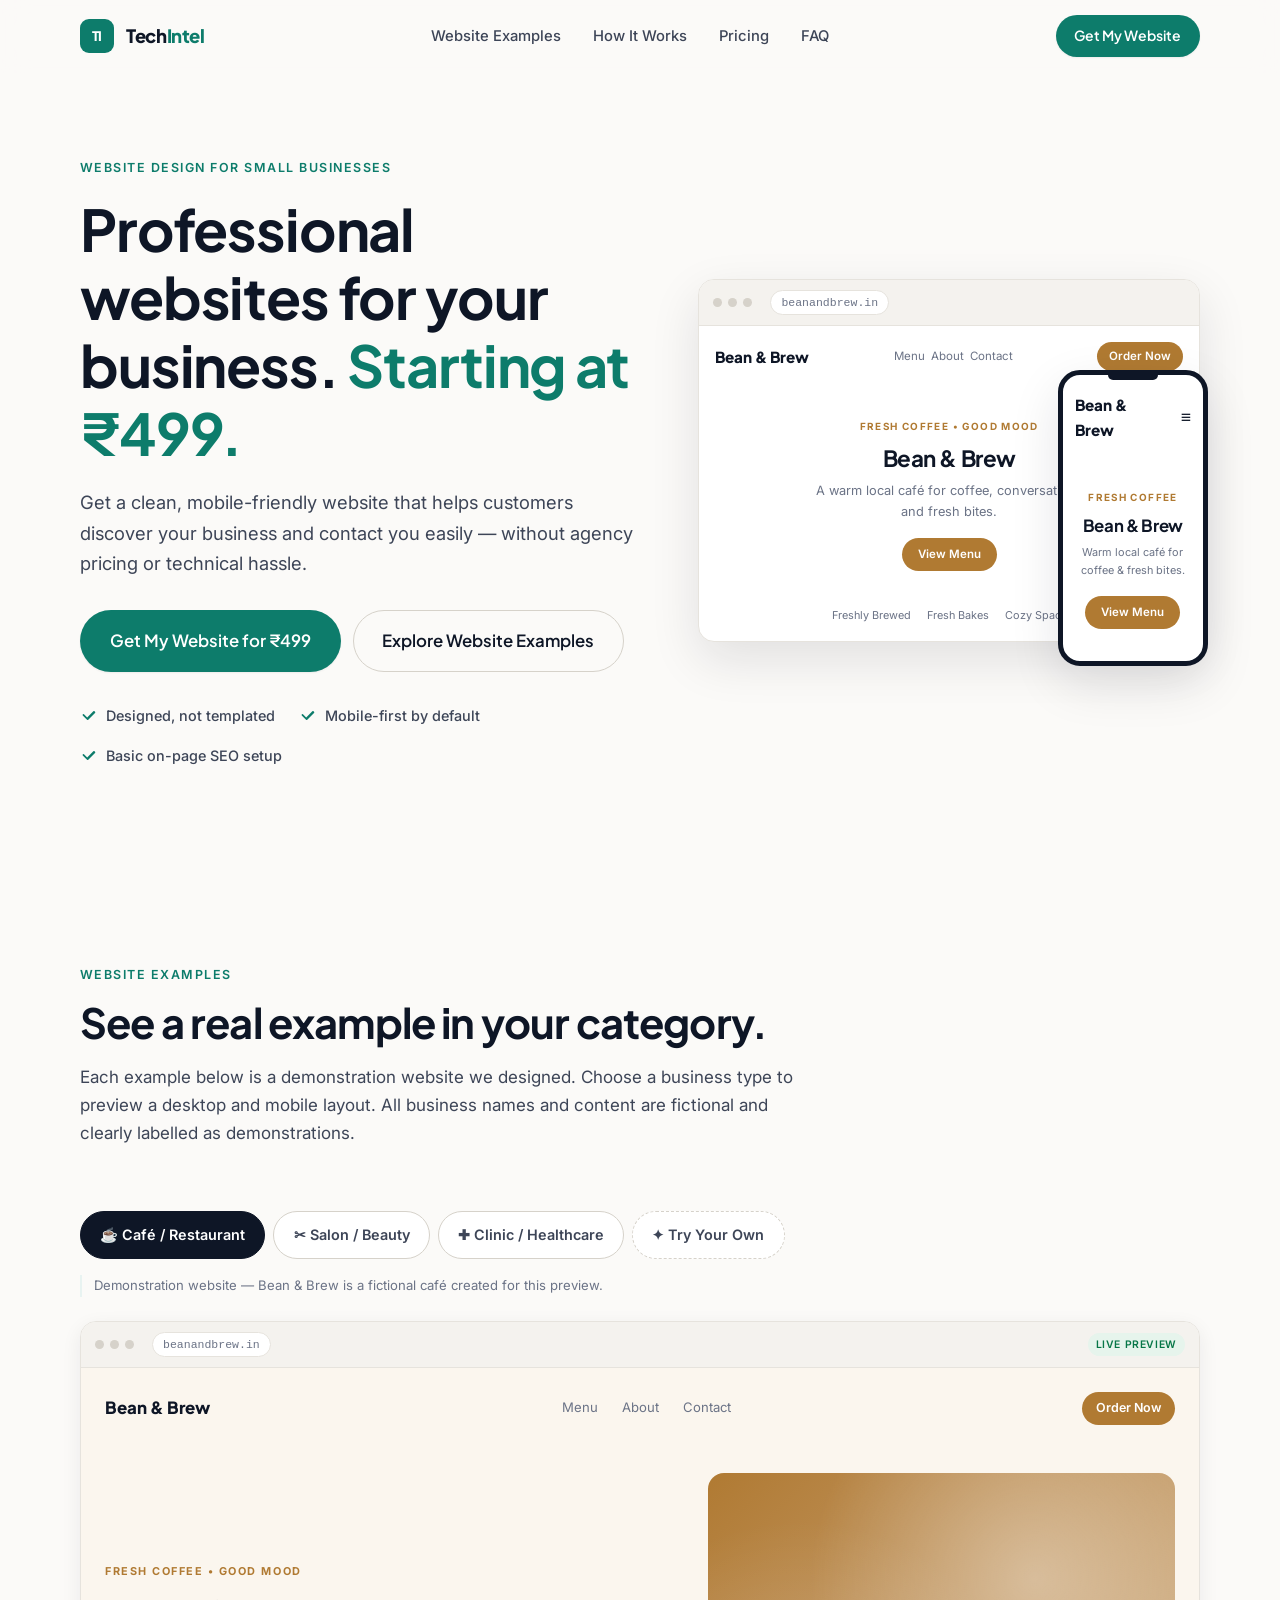
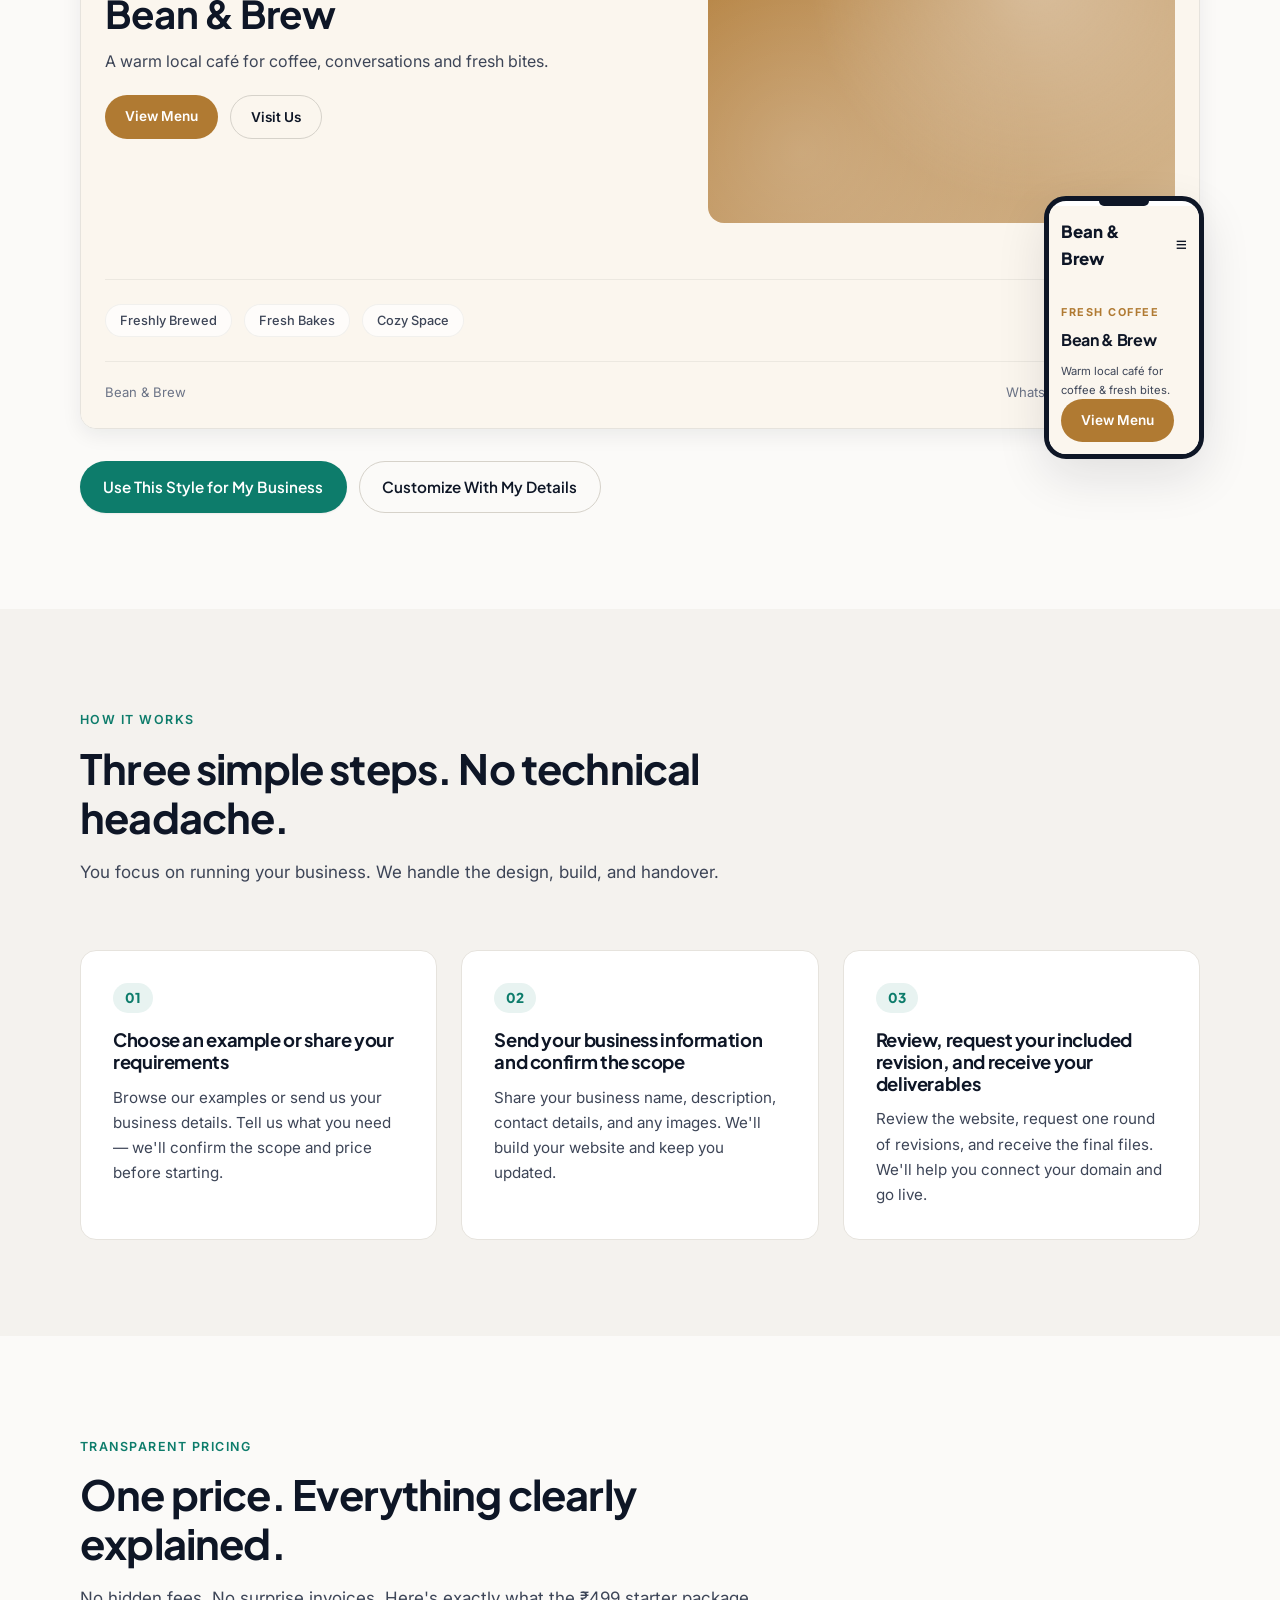
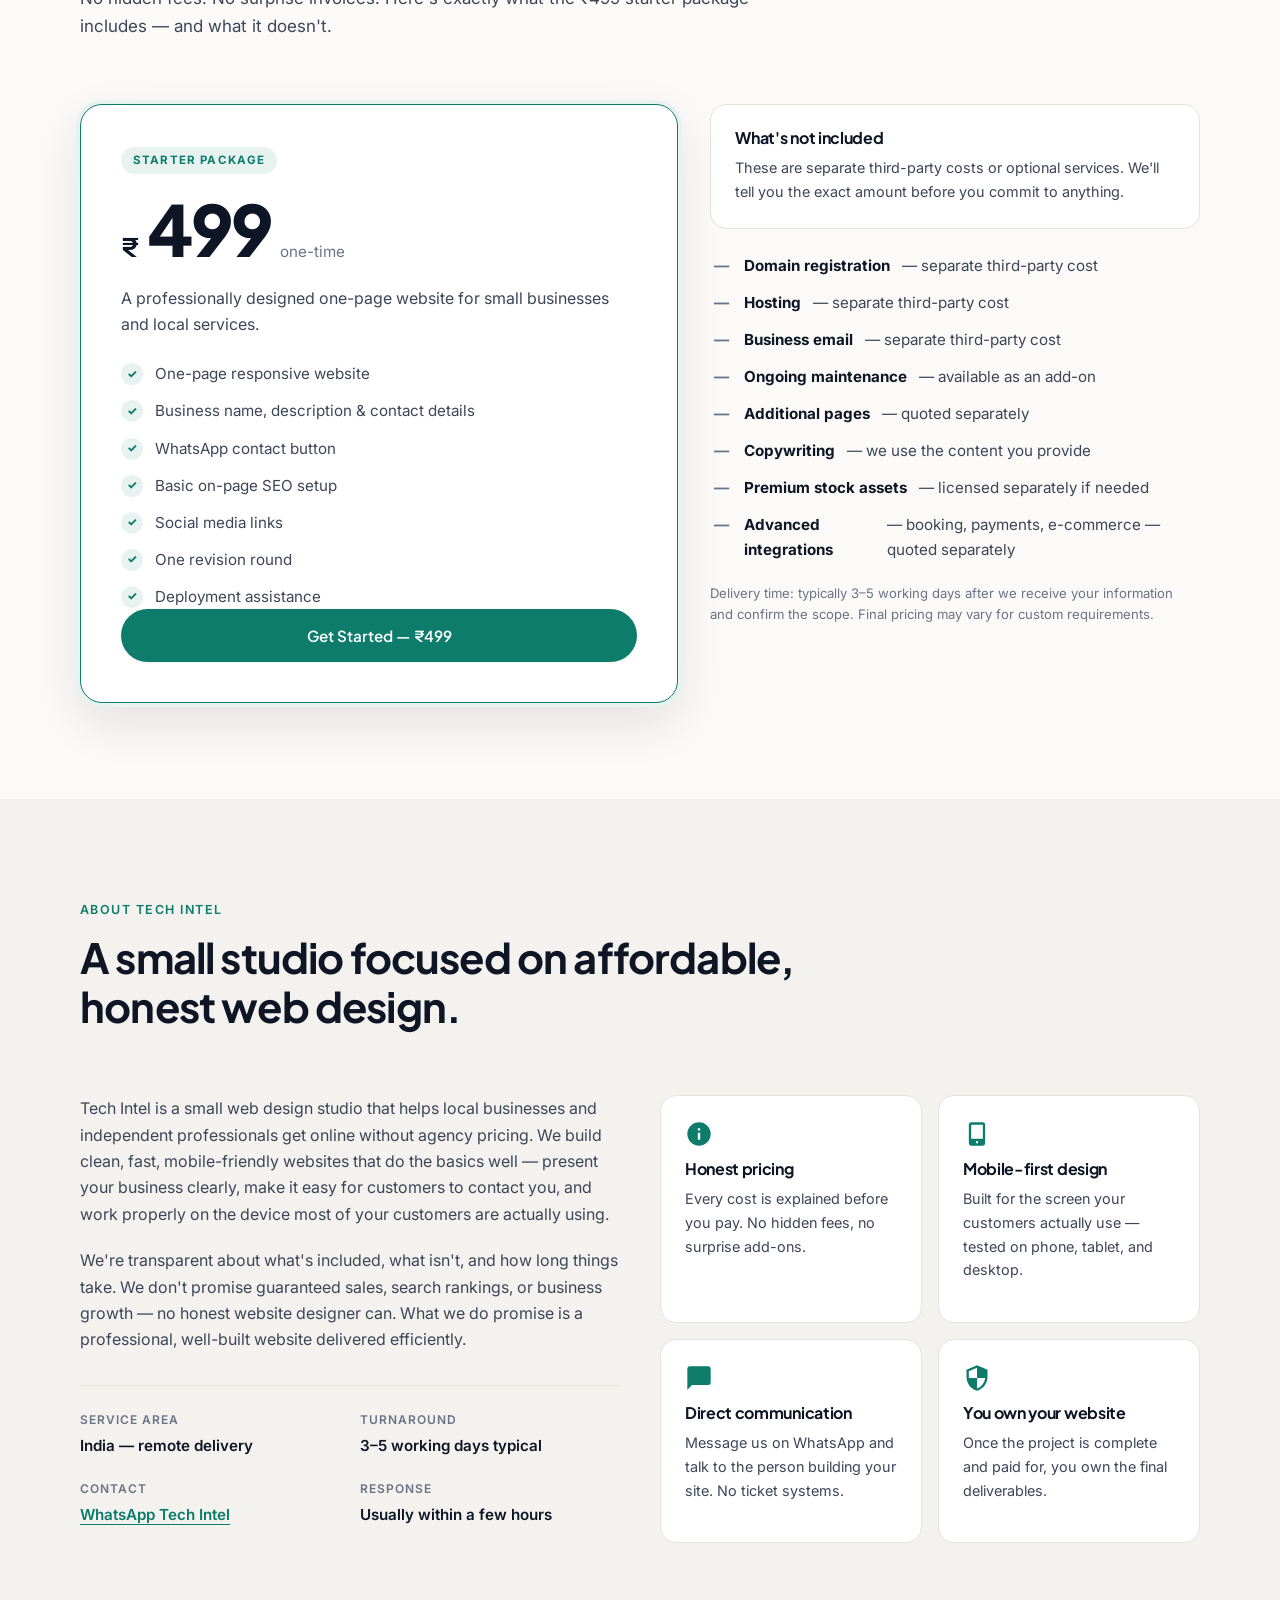
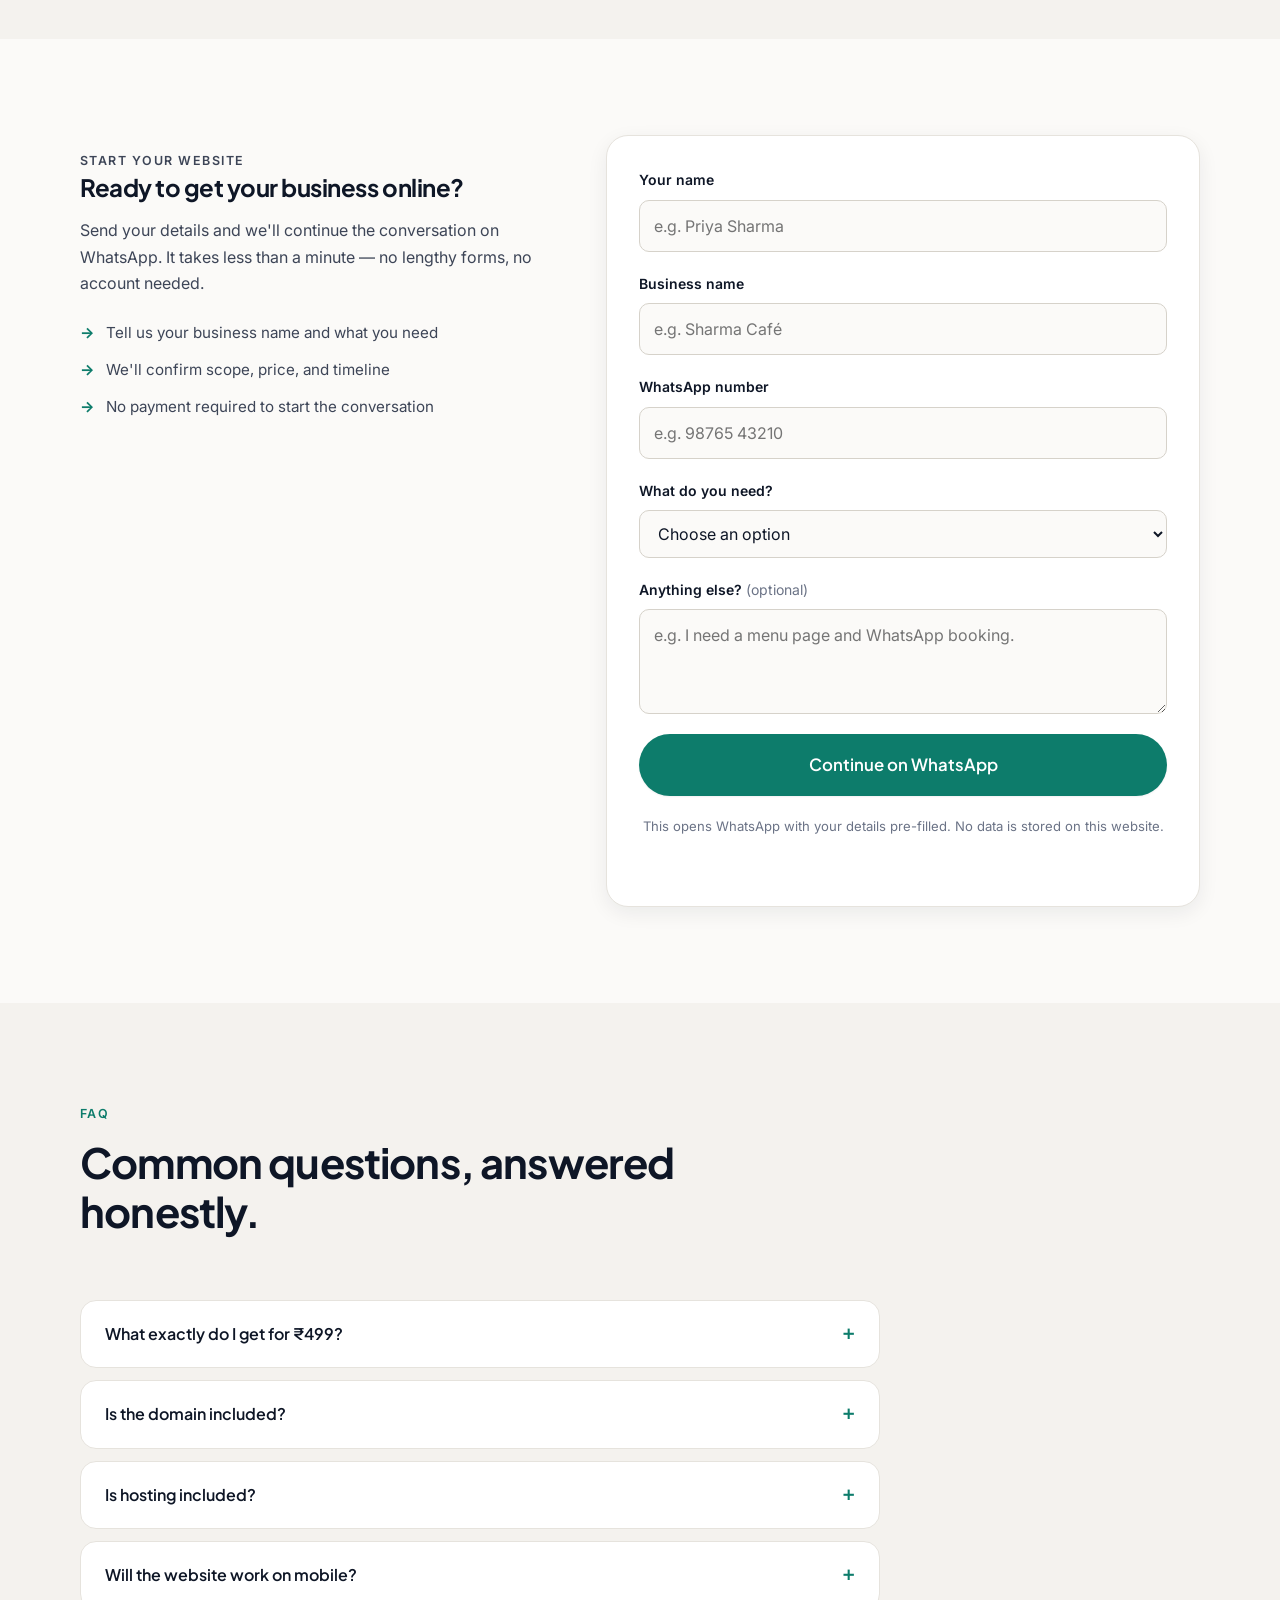
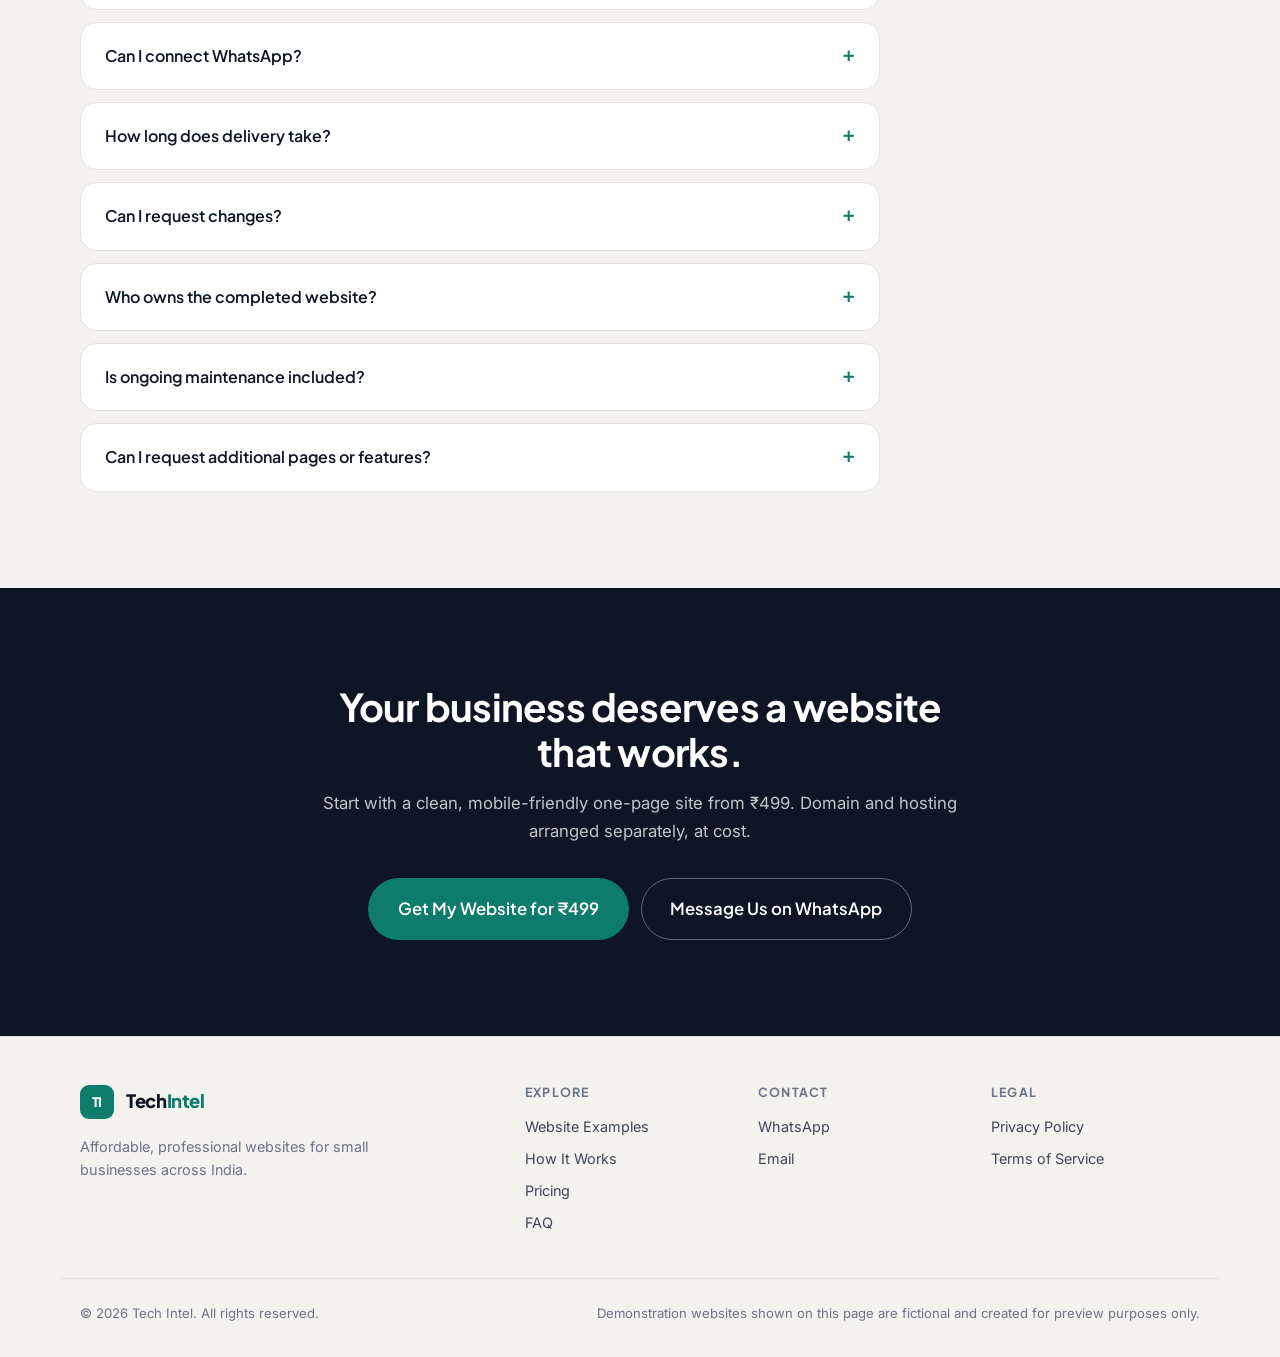
==== commit f03a018d: "New website" ====
--- a/index.html
+++ b/index.html
@@ -1,810 +1,663 @@
-<!doctype html>
+<!DOCTYPE html>
 <html lang="en">
-  <head>
-    <meta charset="UTF-8" />
-    <meta name="viewport" content="width=device-width, initial-scale=1.0" />
-
-    <meta
-      name="description"
-      content="Tech Intel builds professional, mobile-friendly business websites starting at ₹499."
-    />
-
-    <meta name="theme-color" content="#080a0f" />
-
-    <title>Tech Intel — Professional Websites from ₹499</title>
-
-    <link rel="stylesheet" href="styles.css" />
-  </head>
-
-  <body>
-    <!-- ================= NAVBAR ================= -->
-    <header class="navbar">
-      <a href="#home" class="brand"> <span>Tech</span>Intel </a>
-
-      <nav class="desktop-nav">
-        <a href="#demo">Demo</a>
+<head>
+  <meta charset="UTF-8">
+  <meta name="viewport" content="width=device-width, initial-scale=1.0">
+
+  <!-- Primary SEO -->
+  <title>Tech Intel — Professional Business Websites from ₹499 | Mobile-Friendly Design</title>
+  <meta name="description" content="Tech Intel builds clean, mobile-friendly one-page business websites starting at ₹499. Includes WhatsApp integration, basic SEO, and one revision. Domain and hosting arranged separately.">
+  <meta name="keywords" content="business website design, affordable website India, small business website, one-page website, WhatsApp website, website design ₹499">
+  <meta name="author" content="Tech Intel">
+  <meta name="robots" content="index, follow, max-image-preview:large, max-snippet:-1, max-video-preview:-1">
+  <link rel="canonical" href="https://aiintel.netlify.app/">
+
+  <!-- Open Graph -->
+  <meta property="og:type" content="website">
+  <meta property="og:url" content="https://aiintel.netlify.app/">
+  <meta property="og:title" content="Tech Intel — Professional Business Websites from ₹499">
+  <meta property="og:description" content="Clean, mobile-friendly websites for small businesses. WhatsApp integration, basic SEO, one revision included. Starting at ₹499.">
+  <meta property="og:image" content="https://aiintel.netlify.app/og-image.jpg">
+  <meta property="og:image:width" content="1200">
+  <meta property="og:image:height" content="630">
+  <meta property="og:locale" content="en_IN">
+  <meta property="og:site_name" content="Tech Intel">
+
+  <!-- Twitter Card -->
+  <meta name="twitter:card" content="summary_large_image">
+  <meta name="twitter:title" content="Tech Intel — Professional Business Websites from ₹499">
+  <meta name="twitter:description" content="Clean, mobile-friendly websites for small businesses. Starting at ₹499.">
+  <meta name="twitter:image" content="https://aiintel.netlify.app/og-image.jpg">
+
+  <!-- Theme & Icons -->
+  <meta name="theme-color" content="#FBFAF8">
+  <link rel="icon" href="data:image/svg+xml,<svg xmlns='http://www.w3.org/2000/svg' viewBox='0 0 100 100'><rect width='100' height='100' rx='22' fill='%230D7C6B'/><text x='50' y='68' font-size='52' font-family='sans-serif' font-weight='700' fill='white' text-anchor='middle'>TI</text></svg>">
+
+  <!-- Fonts (non-blocking) -->
+  <link rel="preconnect" href="https://fonts.googleapis.com">
+  <link rel="preconnect" href="https://fonts.gstatic.com" crossorigin>
+  <link rel="preload" as="style" href="https://fonts.googleapis.com/css2?family=Plus+Jakarta+Sans:wght@500;600;700;800&family=Inter:wght@400;500;600&display=swap">
+  <link rel="stylesheet" href="https://fonts.googleapis.com/css2?family=Plus+Jakarta+Sans:wght@500;600;700;800&family=Inter:wght@400;500;600&display=swap" media="print" onload="this.media='all'">
+  <noscript><link rel="stylesheet" href="https://fonts.googleapis.com/css2?family=Plus+Jakarta+Sans:wght@500;600;700;800&family=Inter:wght@400;500;600&display=swap"></noscript>
+
+  <!-- Styles -->
+  <link rel="stylesheet" href="styles.css">
+
+  <!-- Structured Data: ProfessionalService -->
+  <script type="application/ld+json">
+  {
+    "@context": "https://schema.org",
+    "@type": "ProfessionalService",
+    "name": "Tech Intel",
+    "description": "Affordable professional website design for small businesses. One-page mobile-friendly websites starting at ₹499.",
+    "url": "https://aiintel.netlify.app/",
+    "telephone": "+91-9935932705",
+    "priceRange": "₹499+",
+    "areaServed": { "@type": "Country", "name": "India" },
+    "serviceType": ["Website Design", "Business Website", "One-Page Website", "WhatsApp Integration"],
+    "hasOfferCatalog": {
+      "@type": "OfferCatalog",
+      "name": "Website Design Services",
+      "itemListElement": [{
+        "@type": "Offer",
+        "itemOffered": { "@type": "Service", "name": "Starter Website", "description": "One-page responsive business website with WhatsApp contact button and basic SEO" },
+        "price": "499",
+        "priceCurrency": "INR"
+      }]
+    }
+  }
+  </script>
+
+  <!-- Structured Data: FAQ -->
+  <script type="application/ld+json">
+  {
+    "@context": "https://schema.org",
+    "@type": "FAQPage",
+    "mainEntity": [
+      { "@type": "Question", "name": "What exactly do I get for ₹499?", "acceptedAnswer": { "@type": "Answer", "text": "A professionally designed one-page website with your business name, description, contact details, a WhatsApp contact button, basic on-page SEO setup, and one revision. Domain and hosting are arranged separately." } },
+      { "@type": "Question", "name": "Is the domain included?", "acceptedAnswer": { "@type": "Answer", "text": "No. Domain registration is a separate third-party cost. We can help you connect your existing domain or guide you to register a new one." } },
+      { "@type": "Question", "name": "Is hosting included?", "acceptedAnswer": { "@type": "Answer", "text": "No. Hosting is a separate third-party cost. We can recommend affordable options and assist with deployment." } },
+      { "@type": "Question", "name": "Will the website work on mobile?", "acceptedAnswer": { "@type": "Answer", "text": "Yes. Every website we build is mobile-first and tested on common phone, tablet, and desktop screen sizes." } },
+      { "@type": "Question", "name": "Can I connect WhatsApp?", "acceptedAnswer": { "@type": "Answer", "text": "Yes. The starter package includes a WhatsApp contact button that opens a chat with your business number." } },
+      { "@type": "Question", "name": "How long does delivery take?", "acceptedAnswer": { "@type": "Answer", "text": "Typical delivery is 3–5 working days after we receive your business information and confirm the scope. Complex requests may take longer." } },
+      { "@type": "Question", "name": "Can I request changes?", "acceptedAnswer": { "@type": "Answer", "text": "The starter package includes one round of revisions. Additional changes can be discussed separately." } },
+      { "@type": "Question", "name": "Who owns the completed website?", "acceptedAnswer": { "@type": "Answer", "text": "You own the website content and the final deliverables once the project is complete and paid for. Third-party assets (if any) remain subject to their own licenses." } },
+      { "@type": "Question", "name": "Is ongoing maintenance included?", "acceptedAnswer": { "@type": "Answer", "text": "No. Ongoing maintenance is not included in the ₹499 package. It can be arranged separately if needed." } },
+      { "@type": "Question", "name": "Can I request additional pages or features?", "acceptedAnswer": { "@type": "Answer", "text": "Yes. Multi-page websites, booking systems, e-commerce, and custom features can be quoted separately based on your requirements." } }
+    ]
+  }
+  </script>
+</head>
+<body>
+  <a class="skip-link" href="#main">Skip to main content</a>
+
+  <!-- ================= HEADER / NAV ================= -->
+  <header class="site-header" id="siteHeader">
+    <div class="container nav-wrap">
+      <a href="#top" class="brand" aria-label="Tech Intel home">
+        <span class="brand-mark" aria-hidden="true">TI</span>
+        <span class="brand-text">Tech<span>Intel</span></span>
+      </a>
+
+      <nav class="nav-desktop" aria-label="Primary">
+        <a href="#examples">Website Examples</a>
         <a href="#how-it-works">How It Works</a>
-        <a href="#services">Services</a>
         <a href="#pricing">Pricing</a>
         <a href="#faq">FAQ</a>
       </nav>
 
-      <a href="#website-builder" class="nav-cta"> Get Started </a>
-    </header>
+      <a href="#enquiry" class="btn btn-primary btn-sm nav-cta">Get My Website</a>
+
+      <button class="nav-toggle" id="navToggle" aria-expanded="false" aria-controls="mobileNav" aria-label="Open menu">
+        <span></span><span></span><span></span>
+      </button>
+    </div>
+
+    <nav class="nav-mobile" id="mobileNav" aria-label="Mobile" hidden>
+      <a href="#examples">Website Examples</a>
+      <a href="#how-it-works">How It Works</a>
+      <a href="#pricing">Pricing</a>
+      <a href="#faq">FAQ</a>
+      <a href="#enquiry" class="btn btn-primary">Get My Website for ₹499</a>
+    </nav>
+  </header>
+
+  <main id="main">
 
     <!-- ================= HERO ================= -->
-    <main>
-      <section class="hero" id="home">
-        <div class="hero-content">
-          <div class="eyebrow">WEBSITE DESIGN STUDIO</div>
-
-          <h1>
-            People are searching for you.
-            <span>Can they find you?</span>
-          </h1>
-
-          <p class="hero-description">
-            Right now, someone is looking up a business like yours on their
-            phone. A well-designed website is what turns that search into a
-            customer — we build yours, professionally, starting at ₹499.
-          </p>
-
-          <div class="hero-buttons">
-            <a href="#website-builder" class="btn btn-primary">
-              Build My Website
-            </a>
-
-            <a href="#demo" class="btn btn-secondary"> See It In Action </a>
-          </div>
-
-          <div class="hero-trust">
-            <span><i>✓</i> Designed, not templated</span>
-            <span><i>✓</i> Live on your phone in days</span>
-            <span><i>✓</i> Built for Google search</span>
-          </div>
-        </div>
-      </section>
-
-      <!-- ================= WEBSITE SHOWCASE ================= -->
-
-      <!-- ================= DEMO ================= -->
-
-      <section class="section demo-section" id="demo">
-        <div class="section-heading center">
-          <div class="eyebrow">SEE THE DIFFERENCE</div>
-
-          <h2>This is what "professional" actually looks like.</h2>
-
-          <p>
-            These are demos we build. Choose a business type, then try your own
-            brand, image and details below to see how your website can come
-            together.
-          </p>
-        </div>
-
-        <div class="demo-tabs" id="demoTabs">
-          <button class="demo-tab active" data-type="cafe">
-            <span class="tab-icon">☕</span> Café
-          </button>
-
-          <button class="demo-tab" data-type="clinic">
-            <span class="tab-icon">🏥</span> Clinic
-          </button>
-
-          <button class="demo-tab" data-type="salon">
-            <span class="tab-icon">💇</span> Salon
-          </button>
-
-          <button class="demo-tab" data-type="gym">
-            <span class="tab-icon">💪</span> Gym
-          </button>
-
-          <button class="demo-tab" data-type="restaurant">
-            <span class="tab-icon">🍽️</span> Restaurant
-          </button>
-
-          <div class="try-yours-container">
-            <button class="try-yours-btn demo-tab" data-type="custom">
-              <span class="try-yours-icon">✦</span>
-
-              <span class="try-yours-content">
-                <strong>Try Your Own</strong>
-                <small>Customize a website with your brand and details.</small>
-              </span>
-
-              <span class="try-yours-arrow">→</span>
-            </button>
-          </div>
-        </div>
-
-        <div class="demo-browser">
-          <div class="browser-header">
-            <div class="browser-dots">
-              <span></span>
-              <span></span>
-              <span></span>
-            </div>
-
-            <div class="browser-url" id="previewUrl">beanandbrew.in</div>
-
-            <span class="live"> ● LIVE PREVIEW </span>
-          </div>
-
-          <div class="demo-site" id="demoSite">
-            <div class="site-nav">
-              <span class="site-logo" id="siteLogo"> Bean & Brew </span>
-
-              <div class="site-nav-links">
-                <span id="siteNav1">Menu</span>
-                <span id="siteNav2">About</span>
-                <span id="siteNav3">Contact</span>
-              </div>
-
-              <button class="site-nav-cta" id="siteCta">Order Now</button>
-            </div>
-
-            <div class="site-hero">
-              <div class="site-hero-text">
-                <div class="site-hero-kicker" id="previewKicker">
-                  FRESH COFFEE • GOOD MOOD
-                </div>
-
-                <h3 id="previewTitle">Bean & Brew</h3>
-
-                <p id="previewDescription">
-                  A warm local café for coffee, conversations and fresh bites.
-                </p>
-
-                <div class="site-hero-buttons">
-                  <button class="site-btn-primary" id="siteHeroCta">
-                    View Menu
-                  </button>
-
-                  <button class="site-btn-secondary">Visit Us</button>
-                </div>
-              </div>
-
-              <div class="site-hero-visual">
-                <div class="site-scene" id="siteScene"></div>
-              </div>
-            </div>
-
-            <div class="site-features">
-              <div class="site-feature">
-                <span class="feature-icon" id="feature1Icon">☕</span>
-                <span id="feature1Text">Freshly Brewed</span>
-              </div>
-
-              <div class="site-feature">
-                <span class="feature-icon" id="feature2Icon">🥐</span>
-                <span id="feature2Text">Fresh Bakes</span>
-              </div>
-
-              <div class="site-feature">
-                <span class="feature-icon" id="feature3Icon">📍</span>
-                <span id="feature3Text">Cozy Space</span>
-              </div>
-            </div>
-
-            <div class="site-footer">
-              <span id="siteLogo2">Bean & Brew</span>
-              <span>WhatsApp • Call • Location</span>
-            </div>
-          </div>
-        </div>
-      </section>
-
-      <!-- ================= PRICING ================= -->
-
-      <section class="section pricing-section" id="pricing">
-        <div class="pricing-card">
-          <div class="pricing-info">
-            <div class="eyebrow">NO HIDDEN CATCH</div>
-
-            <h2>Real design, honest pricing.</h2>
-
-            <p>
-              A fully designed, professional one-page website — not a template
-              with your name swapped in. Domain and hosting are separate.
-            </p>
-          </div>
-
-          <div class="price">
-            <strong> ₹499 </strong>
-
-            <span> one-time* </span>
-          </div>
-        </div>
-
-        <div class="feature-grid">
-          <div>✓ Professional one-page website</div>
-          <div>✓ Mobile responsive design</div>
-          <div>✓ WhatsApp integration</div>
-          <div>✓ Contact section</div>
-          <div>✓ Basic SEO setup</div>
-          <div>✓ Social media links</div>
-          <div>✓ Business information</div>
-          <div>✓ 1 revision</div>
-        </div>
-
-        <p class="pricing-note">
-          *Final pricing may vary for custom requirements, multiple pages,
-          e-commerce or advanced functionality.
-        </p>
-      </section>
-
-      <!-- ================= HOW IT WORKS ================= -->
-
-      <section class="section" id="how-it-works">
-        <div class="section-heading">
-          <div class="eyebrow">NO TECHNICAL HEADACHE</div>
-
-          <h2>You focus on your business. We handle the rest.</h2>
-        </div>
-
-        <div class="steps-grid">
-          <div class="step-card">
-            <span>01</span>
-
-            <h3>Tell Us</h3>
-
-            <p>Fill in your business details and requirements.</p>
-          </div>
-
-          <div class="step-card">
-            <span>02</span>
-
-            <h3>We Build</h3>
-
-            <p>We turn your information into a professional website.</p>
-          </div>
-
-          <div class="step-card">
-            <span>03</span>
-
-            <h3>You Review</h3>
-
-            <p>Review your website and request your included revision.</p>
-          </div>
-
-          <div class="step-card">
-            <span>04</span>
-
-            <h3>Go Live</h3>
-
-            <p>Connect your domain and launch your online presence.</p>
-          </div>
-        </div>
-      </section>
-
-      <!-- ================= SERVICES ================= -->
-
-      <section class="section services-section" id="services">
-        <div class="section-heading">
-          <div class="eyebrow">BEYOND THE WEBSITE</div>
-
-          <h2>Wherever your business grows, we grow with it.</h2>
-        </div>
-
-        <div class="services-grid">
-          <article class="service-card">
-            <span>01</span>
-
-            <h3>Business Websites</h3>
-
-            <p>
-              Modern websites for local businesses, professionals and startups.
-            </p>
-          </article>
-
-          <article class="service-card">
-            <span>02</span>
-
-            <h3>E-commerce</h3>
-
-            <p>Product catalogues, checkout flows and online stores.</p>
-          </article>
-
-          <article class="service-card">
-            <span>03</span>
-
-            <h3>AI Solutions</h3>
-
-            <p>AI assistants, document processing and business automation.</p>
-          </article>
-
-          <article class="service-card">
-            <span>04</span>
-
-            <h3>Custom Software</h3>
-
-            <p>Dashboards, portals and scalable web applications.</p>
-          </article>
-        </div>
-      </section>
-
-      <!-- ================= TRUST ================= -->
-
-      <section class="section trust-section">
-        <div class="trust-card">
-          <span class="trust-icon">📱</span>
-          <strong>Built mobile-first</strong>
-          <span
-            >9 in 10 customers will meet you on their phone — so yours starts
-            there, not as an afterthought.</span
-          >
-        </div>
-
-        <div class="trust-card">
-          <span class="trust-icon">⚡</span>
-          <strong>Actually fast</strong>
-          <span
-            >No bloated builders. Clean code that loads instantly, so no one
-            bounces before they see you.</span
-          >
-        </div>
-
-        <div class="trust-card">
-          <span class="trust-icon">📈</span>
-          <strong>Room to grow</strong>
-          <span
-            >Start with one page. Add e-commerce, bookings or AI tools the
-            moment you're ready.</span
-          >
-        </div>
-
-        <div class="trust-card">
-          <span class="trust-icon">💬</span>
-          <strong>A real person replies</strong>
-          <span
-            >No ticket systems. Message us on WhatsApp and talk to the person
-            building your site.</span
-          >
-        </div>
-      </section>
-
-      <!-- ================= FORM ================= -->
-
-      <section class="section form-section" id="website-builder">
-        <div class="form-intro">
-          <div class="eyebrow">CONTACT TECH INTEL</div>
-          <h2>Let's build your website.</h2>
-          <p>
-            Just enter your name and choose a plan. Want to show us your idea
-            first? Use <strong>Try Yours</strong> above.
-          </p>
-          <div class="privacy-box">
-            🔒 Only the information you provide is prepared for WhatsApp.
-          </div>
-        </div>
-
-        <form id="leadForm" class="lead-form">
-          <div class="form-row">
-            <label>
-              Full Name
-              <input type="text" name="name" placeholder="Your name" />
-            </label>
-            <label>
-              Select Plan
-              <select name="websiteType">
-                <option value="">Choose a plan</option>
-                <option>₹499 Starter Website</option>
-                <option>Multi-page Business Website</option>
-                <option>E-commerce Website</option>
-                <option>Custom Web Application</option>
-                <option>AI / Automation Solution</option>
-              </select>
-            </label>
-          </div>
-
-          <button type="submit" class="btn btn-primary submit-btn">
-            Contact on WhatsApp →
-          </button>
-          <p class="form-help">
-            You can leave both blank too — WhatsApp will still open.
-          </p>
-          <div id="formMessage" class="form-message"></div>
-        </form>
-      </section>
-
-      <!-- ================= TRY YOURS BUILDER MODAL ================= -->
-      <div class="builder-modal" id="builderModal" aria-hidden="true">
-        <div class="builder-modal-backdrop" data-close-builder></div>
-        <div
-          class="builder-card"
-          role="dialog"
-          aria-modal="true"
-          aria-labelledby="builderModalTitle"
-        >
-          <button
-            class="builder-close"
-            type="button"
-            data-close-builder
-            aria-label="Close"
-          >
-            ×
-          </button>
-
-          <div class="builder-card-head">
-            <div>
-              <div class="eyebrow">TRY YOURS • LIVE DEMO</div>
-              <h2 id="builderModalTitle">
-                Make a quick version of your website.
-              </h2>
-              <p>
-                Fill as much as you want. Nothing is required here. Your preview
-                updates instantly.
-              </p>
-            </div>
-            <span class="preview-badge">● LIVE</span>
-          </div>
-
-          <form id="builderForm" class="builder-form" autocomplete="off">
-            <div class="builder-grid">
-              <label>
-                Brand / Business Name
-                <input
-                  type="text"
-                  name="business"
-                  placeholder="e.g. Sharma Café"
-                />
-              </label>
-              <label>
-                Business Type
-                <select name="businessType">
-                  <option value="">Choose type</option>
-                  <option>Café / Restaurant</option>
-                  <option>Clinic</option>
-                  <option>Salon / Spa</option>
-                  <option>Gym / Fitness</option>
-                  <option>Consultant / Professional</option>
-                  <option>Shop / Retail</option>
-                  <option>Startup</option>
-                  <option>Other / Custom</option>
-                </select>
-              </label>
-              <label>
-                Website Tagline
-                <input
-                  type="text"
-                  name="tagline"
-                  placeholder="e.g. Fresh food. Great moments."
-                />
-              </label>
-              <label>
-                Hero Button Text
-                <input type="text" name="heroCta" placeholder="e.g. Book Now" />
-              </label>
-              <label>
-                Location
-                <input type="text" name="location" placeholder="City / Area" />
-              </label>
-              <label>
-                Key Services / Highlights
-                <input
-                  type="text"
-                  name="services"
-                  placeholder="e.g. Haircut, Styling, Spa"
-                />
-              </label>
-              <label>
-                Website Style
-                <select name="theme">
-                  <option>Modern & Minimal</option>
-                  <option>Premium & Elegant</option>
-                  <option>Bold & Energetic</option>
-                  <option>Warm & Friendly</option>
-                </select>
-              </label>
-              <label>
-                Text Color
-                <span class="color-field"
-                  ><input type="color" name="textColor" value="#ffffff" /><span
-                    >Choose the text color for your preview.</span
-                  ></span
-                >
-              </label>
-              <label>
-                Background Color
-                <span class="color-field"
-                  ><input type="color" name="bgColor" value="#10141c" /><span
-                    >Choose the main background color.</span
-                  ></span
-                >
-              </label>
-              <label>
-                Background Image
-                <span class="file-upload-box compact-upload">
-                  <input
-                    type="file"
-                    name="backgroundImage"
-                    id="backgroundImage"
-                    accept="image/jpeg,image/png,image/webp,image/gif"
-                  />
-                  <span><strong>Choose background</strong> — optional.</span>
-                </span>
-              </label>
-              <label>
-                Existing Domain
-                <select name="domain">
-                  <option value="">Not provided</option>
-                  <option>No</option>
-                  <option>Yes</option>
-                  <option>Not Sure</option>
-                </select>
-              </label>
-            </div>
-
-            <label>
-              Short Business Description
-              <textarea
-                name="description"
-                rows="2"
-                placeholder="Tell customers what you do..."
-              ></textarea>
-            </label>
-
-            <label>
-              Requirements / Extra Features
-              <textarea
-                name="requirements"
-                rows="2"
-                placeholder="Pages, booking, payment, gallery, AI, etc."
-              ></textarea>
-            </label>
-
-            <label class="file-upload-label">
-              Hero / Main Picture
-              <span class="file-upload-box">
-                <input
-                  type="file"
-                  name="heroImage"
-                  id="heroImage"
-                  accept="image/jpeg,image/png,image/webp,image/gif"
-                />
-                <span
-                  ><strong>Choose an image</strong> — we'll crop it to fit the
-                  website.</span
-                >
-              </span>
-            </label>
-
-            <div class="crop-tool" id="cropTool" hidden>
-              <div class="crop-tool-head">
-                <strong>Adjust your picture</strong>
-                <span>Drag to position • use + / − to zoom</span>
-              </div>
-              <canvas id="cropCanvas" width="900" height="520"></canvas>
-              <div class="crop-controls">
-                <button type="button" class="crop-btn" id="cropZoomOut">
-                  −
-                </button>
-                <input
-                  type="range"
-                  id="cropZoom"
-                  min="1"
-                  max="3"
-                  step="0.01"
-                  value="1"
-                  aria-label="Zoom"
-                />
-                <button type="button" class="crop-btn" id="cropZoomIn">
-                  +
-                </button>
-                <button type="button" class="crop-apply" id="cropApply">
-                  Use This Crop
-                </button>
-              </div>
-            </div>
-          </form>
-
-          <div class="builder-preview-wrap">
-            <div class="builder-preview-heading">
-              <div>
-                <div class="eyebrow">YOUR WEBSITE PREVIEW</div>
-                <h3>We build what you want.</h3>
-                <p>Your details appear here instantly.</p>
-              </div>
-              <span class="preview-badge">● LIVE DEMO</span>
-            </div>
-
-            <div class="demo-browser builder-browser">
-              <div class="browser-header">
-                <div class="browser-dots">
-                  <span></span><span></span><span></span>
-                </div>
-                <div class="browser-url" id="builderPreviewUrl">
-                  yourbusiness.in
-                </div>
-                <span class="live">● YOUR PREVIEW</span>
-              </div>
-              <div class="demo-site" id="builderSite">
-                <!-- Background video for the live website preview -->
-                <video
-                  id="builderBackgroundVideo"
-                  class="builder-background-video"
-                  autoplay
-                  muted
-                  loop
-                  playsinline
-                  aria-hidden="true"
-                ></video>
-                <div class="site-nav">
-                  <span class="site-logo" id="builderLogo">Your Brand</span>
-                  <div class="site-nav-links">
-                    <span>Home</span><span>About</span><span>Contact</span>
-                  </div>
-                  <button class="site-nav-cta" id="builderNavCta" type="button">
-                    Contact Us
-                  </button>
-                </div>
-                <div class="site-hero">
-                  <div class="site-hero-text">
-                    <div class="site-hero-kicker" id="builderTagline">
-                      YOUR BUSINESS • YOUR STYLE
-                    </div>
-                    <h3 id="builderTitle">Your Brand</h3>
-                    <p id="builderDescription">
-                      A professional website designed around your business, your
-                      customers and your brand.
-                    </p>
-                    <div class="site-hero-buttons">
-                      <button
-                        class="site-btn-primary"
-                        id="builderHeroCta"
-                        type="button"
-                      >
-                        Get Started
-                      </button>
-                      <button
-                        class="site-btn-secondary builder-contact-btn"
-                        type="button"
-                      >
-                        Contact
-                      </button>
-                    </div>
-                  </div>
-                  <div
-                    class="site-hero-visual builder-hero-visual"
-                    id="builderHeroVisual"
-                  >
-                    <div
-                      class="builder-image-placeholder"
-                      id="builderImagePlaceholder"
-                    >
-                      <span>✨</span><strong>Your hero picture</strong
-                      ><small>Upload an image above</small>
-                    </div>
+    <section class="hero" id="top">
+      <div class="container hero-grid">
+        <div class="hero-copy">
+          <p class="eyebrow">Website design for small businesses</p>
+          <h1>Professional websites for your business. <span class="accent-text">Starting at ₹499.</span></h1>
+          <p class="hero-sub">Get a clean, mobile-friendly website that helps customers discover your business and contact you easily — without agency pricing or technical hassle.</p>
+
+          <div class="hero-actions">
+            <a href="#enquiry" class="btn btn-primary btn-lg">Get My Website for ₹499</a>
+            <a href="#examples" class="btn btn-ghost btn-lg">Explore Website Examples</a>
+          </div>
+
+          <ul class="hero-points" aria-label="Key benefits">
+            <li><svg viewBox="0 0 20 20" aria-hidden="true"><path d="M16.7 5.3a1 1 0 0 1 0 1.4l-7.5 7.5a1 1 0 0 1-1.4 0L3.3 9.7a1 1 0 1 1 1.4-1.4l3.3 3.3 6.8-6.8a1 1 0 0 1 1.4 0Z"/></svg>Designed, not templated</li>
+            <li><svg viewBox="0 0 20 20" aria-hidden="true"><path d="M16.7 5.3a1 1 0 0 1 0 1.4l-7.5 7.5a1 1 0 0 1-1.4 0L3.3 9.7a1 1 0 1 1 1.4-1.4l3.3 3.3 6.8-6.8a1 1 0 0 1 1.4 0Z"/></svg>Mobile-first by default</li>
+            <li><svg viewBox="0 0 20 20" aria-hidden="true"><path d="M16.7 5.3a1 1 0 0 1 0 1.4l-7.5 7.5a1 1 0 0 1-1.4 0L3.3 9.7a1 1 0 1 1 1.4-1.4l3.3 3.3 6.8-6.8a1 1 0 0 1 1.4 0Z"/></svg>Basic on-page SEO setup</li>
+          </ul>
+        </div>
+
+        <!-- Hero visual: desktop + mobile mockup -->
+        <div class="hero-visual" aria-hidden="true">
+          <div class="mock-browser">
+            <div class="mock-bar">
+              <span class="mock-dot"></span><span class="mock-dot"></span><span class="mock-dot"></span>
+              <span class="mock-url">beanandbrew.in</span>
+            </div>
+            <div class="mock-site mock-cafe">
+              <div class="mock-nav">
+                <span class="mock-logo">Bean &amp; Brew</span>
+                <span class="mock-links">Menu&nbsp;&nbsp;About&nbsp;&nbsp;Contact</span>
+                <span class="mock-cta">Order Now</span>
+              </div>
+              <div class="mock-hero">
+                <span class="mock-kicker">Fresh coffee • Good mood</span>
+                <h3>Bean &amp; Brew</h3>
+                <p>A warm local café for coffee, conversations and fresh bites.</p>
+                <span class="mock-btn">View Menu</span>
+              </div>
+              <div class="mock-features">
+                <span>Freshly Brewed</span><span>Fresh Bakes</span><span>Cozy Space</span>
+              </div>
+            </div>
+          </div>
+
+          <div class="mock-phone">
+            <div class="mock-phone-notch"></div>
+            <div class="mock-site mock-cafe">
+              <div class="mock-nav"><span class="mock-logo">Bean &amp; Brew</span><span class="mock-burger">≡</span></div>
+              <div class="mock-hero">
+                <span class="mock-kicker">Fresh coffee</span>
+                <h3>Bean &amp; Brew</h3>
+                <p>Warm local café for coffee &amp; fresh bites.</p>
+                <span class="mock-btn">View Menu</span>
+              </div>
+            </div>
+          </div>
+        </div>
+      </div>
+    </section>
+
+    <!-- ================= EXAMPLES ================= -->
+    <section class="section" id="examples">
+      <div class="container">
+        <div class="section-head">
+          <p class="eyebrow">Website examples</p>
+          <h2>See a real example in your category.</h2>
+          <p class="section-sub">Each example below is a demonstration website we designed. Choose a business type to preview a desktop and mobile layout. All business names and content are fictional and clearly labelled as demonstrations.</p>
+        </div>
+
+        <div class="demo-tabs" role="tablist" aria-label="Business type examples">
+          <button class="demo-tab active" role="tab" aria-selected="true" data-type="cafe">☕ Café / Restaurant</button>
+          <button class="demo-tab" role="tab" aria-selected="false" data-type="salon">✂ Salon / Beauty</button>
+          <button class="demo-tab" role="tab" aria-selected="false" data-type="clinic">✚ Clinic / Healthcare</button>
+          <button class="demo-tab demo-tab-custom" role="tab" aria-selected="false" data-type="custom">✦ Try Your Own</button>
+        </div>
+
+        <p class="demo-disclaimer" id="demoDisclaimer">Demonstration website — Bean &amp; Brew is a fictional café created for this preview.</p>
+
+        <div class="demo-stage">
+          <div class="demo-browser">
+            <div class="mock-bar">
+              <span class="mock-dot"></span><span class="mock-dot"></span><span class="mock-dot"></span>
+              <span class="mock-url" id="demoUrl">beanandbrew.in</span>
+              <span class="live-pill">Live preview</span>
+            </div>
+            <div class="demo-site" id="demoSite" data-theme="cafe">
+              <div class="demo-site-nav">
+                <span class="demo-site-logo" id="demoLogo">Bean &amp; Brew</span>
+                <nav class="demo-site-links" aria-hidden="true">
+                  <span id="demoNav1">Menu</span><span id="demoNav2">About</span><span id="demoNav3">Contact</span>
+                </nav>
+                <span class="demo-site-cta" id="demoCta">Order Now</span>
+              </div>
+              <div class="demo-site-hero">
+                <div class="demo-site-hero-copy">
+                  <span class="demo-kicker" id="demoKicker">Fresh coffee • Good mood</span>
+                  <h3 id="demoTitle">Bean &amp; Brew</h3>
+                  <p id="demoDesc">A warm local café for coffee, conversations and fresh bites.</p>
+                  <div class="demo-site-btns">
+                    <span class="demo-btn-primary" id="demoHeroCta">View Menu</span>
+                    <span class="demo-btn-ghost">Visit Us</span>
                   </div>
                 </div>
-                <div class="site-features builder-features">
-                  <div class="site-feature">
-                    <span class="feature-icon">⚡</span
-                    ><span id="builderFeature1">Professional Design</span>
-                  </div>
-                  <div class="site-feature">
-                    <span class="feature-icon">📱</span
-                    ><span id="builderFeature2">Mobile Friendly</span>
-                  </div>
-                  <div class="site-feature">
-                    <span class="feature-icon">💬</span
-                    ><span id="builderFeature3">Easy Contact</span>
-                  </div>
+                <div class="demo-site-visual" id="demoVisual"></div>
+              </div>
+              <div class="demo-site-features" id="demoFeatures"></div>
+              <div class="demo-site-footer">
+                <span id="demoFooterLogo">Bean &amp; Brew</span>
+                <span>WhatsApp • Call • Location</span>
+              </div>
+            </div>
+          </div>
+
+          <div class="demo-phone" aria-hidden="true">
+            <div class="mock-phone-notch"></div>
+            <div class="demo-site demo-site-phone" id="demoPhoneSite" data-theme="cafe">
+              <div class="demo-site-nav">
+                <span class="demo-site-logo" id="demoPhoneLogo">Bean &amp; Brew</span>
+                <span class="demo-burger">≡</span>
+              </div>
+              <div class="demo-site-hero">
+                <div class="demo-site-hero-copy">
+                  <span class="demo-kicker" id="demoPhoneKicker">Fresh coffee</span>
+                  <h3 id="demoPhoneTitle">Bean &amp; Brew</h3>
+                  <p id="demoPhoneDesc">Warm local café for coffee &amp; fresh bites.</p>
+                  <span class="demo-btn-primary" id="demoPhoneCta">View Menu</span>
                 </div>
-                <div class="site-footer">
-                  <span id="builderLogo2">Your Brand</span
-                  ><span>WhatsApp • Call • Location</span>
+              </div>
+            </div>
+          </div>
+        </div>
+
+        <div class="demo-actions">
+          <a href="#enquiry" class="btn btn-primary" id="demoUseBtn">Use This Style for My Business</a>
+          <button type="button" class="btn btn-ghost" id="openCustomizer">Customize With My Details</button>
+        </div>
+      </div>
+    </section>
+
+    <!-- ================= HOW IT WORKS ================= -->
+    <section class="section section-alt" id="how-it-works">
+      <div class="container">
+        <div class="section-head">
+          <p class="eyebrow">How it works</p>
+          <h2>Three simple steps. No technical headache.</h2>
+          <p class="section-sub">You focus on running your business. We handle the design, build, and handover.</p>
+        </div>
+
+        <ol class="steps">
+          <li class="step">
+            <span class="step-num">01</span>
+            <h3>Choose an example or share your requirements</h3>
+            <p>Browse our examples or send us your business details. Tell us what you need — we'll confirm the scope and price before starting.</p>
+          </li>
+          <li class="step">
+            <span class="step-num">02</span>
+            <h3>Send your business information and confirm the scope</h3>
+            <p>Share your business name, description, contact details, and any images. We'll build your website and keep you updated.</p>
+          </li>
+          <li class="step">
+            <span class="step-num">03</span>
+            <h3>Review, request your included revision, and receive your deliverables</h3>
+            <p>Review the website, request one round of revisions, and receive the final files. We'll help you connect your domain and go live.</p>
+          </li>
+        </ol>
+      </div>
+    </section>
+
+    <!-- ================= PRICING ================= -->
+    <section class="section" id="pricing">
+      <div class="container">
+        <div class="section-head">
+          <p class="eyebrow">Transparent pricing</p>
+          <h2>One price. Everything clearly explained.</h2>
+          <p class="section-sub">No hidden fees. No surprise invoices. Here's exactly what the ₹499 starter package includes — and what it doesn't.</p>
+        </div>
+
+        <div class="pricing-grid">
+          <div class="pricing-card pricing-card-primary">
+            <div class="pricing-badge">Starter package</div>
+            <div class="pricing-price">
+              <span class="price-currency">₹</span><span class="price-amount">499</span>
+              <span class="price-period">one-time</span>
+            </div>
+            <p class="pricing-desc">A professionally designed one-page website for small businesses and local services.</p>
+            <ul class="pricing-list pricing-list-included">
+              <li>One-page responsive website</li>
+              <li>Business name, description &amp; contact details</li>
+              <li>WhatsApp contact button</li>
+              <li>Basic on-page SEO setup</li>
+              <li>Social media links</li>
+              <li>One revision round</li>
+              <li>Deployment assistance</li>
+            </ul>
+            <a href="#enquiry" class="btn btn-primary btn-block">Get Started — ₹499</a>
+          </div>
+
+          <div class="pricing-side">
+            <div class="pricing-notice">
+              <h3>What's not included</h3>
+              <p>These are separate third-party costs or optional services. We'll tell you the exact amount before you commit to anything.</p>
+            </div>
+            <ul class="pricing-list pricing-list-excluded">
+              <li><strong>Domain registration</strong> — separate third-party cost</li>
+              <li><strong>Hosting</strong> — separate third-party cost</li>
+              <li><strong>Business email</strong> — separate third-party cost</li>
+              <li><strong>Ongoing maintenance</strong> — available as an add-on</li>
+              <li><strong>Additional pages</strong> — quoted separately</li>
+              <li><strong>Copywriting</strong> — we use the content you provide</li>
+              <li><strong>Premium stock assets</strong> — licensed separately if needed</li>
+              <li><strong>Advanced integrations</strong> — booking, payments, e-commerce — quoted separately</li>
+            </ul>
+            <p class="pricing-footnote">Delivery time: typically 3–5 working days after we receive your information and confirm the scope. Final pricing may vary for custom requirements.</p>
+          </div>
+        </div>
+      </div>
+    </section>
+
+    <!-- ================= TRUST / ABOUT ================= -->
+    <section class="section section-alt" id="about">
+      <div class="container">
+        <div class="section-head">
+          <p class="eyebrow">About Tech Intel</p>
+          <h2>A small studio focused on affordable, honest web design.</h2>
+        </div>
+
+        <div class="trust-grid">
+          <div class="trust-copy">
+            <p>Tech Intel is a small web design studio that helps local businesses and independent professionals get online without agency pricing. We build clean, fast, mobile-friendly websites that do the basics well — present your business clearly, make it easy for customers to contact you, and work properly on the device most of your customers are actually using.</p>
+            <p>We're transparent about what's included, what isn't, and how long things take. We don't promise guaranteed sales, search rankings, or business growth — no honest website designer can. What we do promise is a professional, well-built website delivered efficiently.</p>
+
+            <dl class="trust-facts">
+              <div>
+                <dt>Service area</dt>
+                <dd>India — remote delivery</dd>
+              </div>
+              <div>
+                <dt>Turnaround</dt>
+                <dd>3–5 working days typical</dd>
+              </div>
+              <div>
+                <dt>Contact</dt>
+                <dd><a href="https://wa.me/919935932705" target="_blank" rel="noopener noreferrer">WhatsApp Tech Intel</a></dd>
+              </div>
+              <div>
+                <dt>Response</dt>
+                <dd>Usually within a few hours</dd>
+              </div>
+            </dl>
+          </div>
+
+          <div class="trust-cards">
+            <div class="trust-card">
+              <svg viewBox="0 0 24 24" aria-hidden="true"><path d="M12 2a10 10 0 1 0 0 20 10 10 0 0 0 0-20Zm1 15h-2v-6h2v6Zm0-8h-2V7h2v2Z"/></svg>
+              <h3>Honest pricing</h3>
+              <p>Every cost is explained before you pay. No hidden fees, no surprise add-ons.</p>
+            </div>
+            <div class="trust-card">
+              <svg viewBox="0 0 24 24" aria-hidden="true"><path d="M17 2H7a2 2 0 0 0-2 2v16a2 2 0 0 0 2 2h10a2 2 0 0 0 2-2V4a2 2 0 0 0-2-2Zm-5 18a1 1 0 1 1 0-2 1 1 0 0 1 0 2Zm5-4H7V4h10v12Z"/></svg>
+              <h3>Mobile-first design</h3>
+              <p>Built for the screen your customers actually use — tested on phone, tablet, and desktop.</p>
+            </div>
+            <div class="trust-card">
+              <svg viewBox="0 0 24 24" aria-hidden="true"><path d="M20 2H4a2 2 0 0 0-2 2v18l4-4h14a2 2 0 0 0 2-2V4a2 2 0 0 0-2-2Z"/></svg>
+              <h3>Direct communication</h3>
+              <p>Message us on WhatsApp and talk to the person building your site. No ticket systems.</p>
+            </div>
+            <div class="trust-card">
+              <svg viewBox="0 0 24 24" aria-hidden="true"><path d="M12 1 3 5v6c0 5.55 3.84 10.74 9 12 5.16-1.26 9-6.45 9-12V5l-9-4Zm0 10.99h7c-.53 4.12-3.28 7.79-7 8.94V12H5V6.3l7-3.11v8.8Z"/></svg>
+              <h3>You own your website</h3>
+              <p>Once the project is complete and paid for, you own the final deliverables.</p>
+            </div>
+          </div>
+        </div>
+      </div>
+    </section>
+
+    <!-- ================= ENQUIRY / CTA ================= -->
+    <section class="section" id="enquiry">
+      <div class="container enquiry-grid">
+        <div class="enquiry-copy">
+          <p class="eyebrow">Start your website</p>
+          <h2>Ready to get your business online?</h2>
+          <p>Send your details and we'll continue the conversation on WhatsApp. It takes less than a minute — no lengthy forms, no account needed.</p>
+          <ul class="enquiry-points">
+            <li>Tell us your business name and what you need</li>
+            <li>We'll confirm scope, price, and timeline</li>
+            <li>No payment required to start the conversation</li>
+          </ul>
+        </div>
+
+        <form class="enquiry-form" id="leadForm" novalidate>
+          <div class="field">
+            <label for="leadName">Your name</label>
+            <input type="text" id="leadName" name="name" placeholder="e.g. Priya Sharma" autocomplete="name" required>
+            <p class="field-error" id="leadNameError" role="alert" hidden>Please enter your name.</p>
+          </div>
+
+          <div class="field">
+            <label for="leadBusiness">Business name</label>
+            <input type="text" id="leadBusiness" name="business" placeholder="e.g. Sharma Café" autocomplete="organization" required>
+            <p class="field-error" id="leadBusinessError" role="alert" hidden>Please enter your business name.</p>
+          </div>
+
+          <div class="field">
+            <label for="leadPhone">WhatsApp number</label>
+            <input type="tel" id="leadPhone" name="phone" placeholder="e.g. 98765 43210" autocomplete="tel" required>
+            <p class="field-error" id="leadPhoneError" role="alert" hidden>Please enter a valid phone number (at least 10 digits).</p>
+          </div>
+
+          <div class="field">
+            <label for="leadType">What do you need?</label>
+            <select id="leadType" name="websiteType">
+              <option value="">Choose an option</option>
+              <option>₹499 Starter Website (one-page)</option>
+              <option>Multi-page business website</option>
+              <option>E-commerce website</option>
+              <option>Custom web application</option>
+              <option>AI / automation solution</option>
+              <option>Not sure yet — need advice</option>
+            </select>
+          </div>
+
+          <div class="field">
+            <label for="leadNotes">Anything else? <span class="optional">(optional)</span></label>
+            <textarea id="leadNotes" name="notes" rows="3" placeholder="e.g. I need a menu page and WhatsApp booking."></textarea>
+          </div>
+
+          <button type="submit" class="btn btn-primary btn-block btn-lg">Continue on WhatsApp</button>
+          <p class="form-help">This opens WhatsApp with your details pre-filled. No data is stored on this website.</p>
+          <div class="form-status" id="formStatus" role="status" aria-live="polite"></div>
+        </form>
+      </div>
+    </section>
+
+    <!-- ================= FAQ ================= -->
+    <section class="section section-alt" id="faq">
+      <div class="container">
+        <div class="section-head">
+          <p class="eyebrow">FAQ</p>
+          <h2>Common questions, answered honestly.</h2>
+        </div>
+
+        <div class="faq-list">
+          <details>
+            <summary>What exactly do I get for ₹499?</summary>
+            <p>A professionally designed one-page website with your business name, description, contact details, a WhatsApp contact button, basic on-page SEO setup, social media links, and one revision round. Deployment assistance is included. Domain and hosting are arranged separately.</p>
+          </details>
+          <details>
+            <summary>Is the domain included?</summary>
+            <p>No. Domain registration is a separate third-party cost, typically ₹700–1,200 per year depending on the extension. We can help you connect an existing domain or guide you to register a new one.</p>
+          </details>
+          <details>
+            <summary>Is hosting included?</summary>
+            <p>No. Hosting is a separate third-party cost. We can recommend affordable options and assist with deployment. Many hosts offer free tiers suitable for a one-page website.</p>
+          </details>
+          <details>
+            <summary>Will the website work on mobile?</summary>
+            <p>Yes. Every website we build is mobile-first and tested on common phone, tablet, and desktop screen sizes.</p>
+          </details>
+          <details>
+            <summary>Can I connect WhatsApp?</summary>
+            <p>Yes. The starter package includes a WhatsApp contact button that opens a chat with your business number.</p>
+          </details>
+          <details>
+            <summary>How long does delivery take?</summary>
+            <p>Typical delivery is 3–5 working days after we receive your business information and confirm the scope. Complex requests may take longer.</p>
+          </details>
+          <details>
+            <summary>Can I request changes?</summary>
+            <p>The starter package includes one round of revisions. Additional changes can be discussed and quoted separately.</p>
+          </details>
+          <details>
+            <summary>Who owns the completed website?</summary>
+            <p>You own the website content and the final deliverables once the project is complete and paid for. Third-party assets (if any) remain subject to their own licenses.</p>
+          </details>
+          <details>
+            <summary>Is ongoing maintenance included?</summary>
+            <p>No. Ongoing maintenance is not included in the ₹499 package. It can be arranged separately if you need content updates or technical support after launch.</p>
+          </details>
+          <details>
+            <summary>Can I request additional pages or features?</summary>
+            <p>Yes. Multi-page websites, booking systems, e-commerce, and custom features can be quoted separately based on your requirements. We'll give you a clear price before starting any additional work.</p>
+          </details>
+        </div>
+      </div>
+    </section>
+
+    <!-- ================= FINAL CTA ================= -->
+    <section class="final-cta">
+      <div class="container final-cta-inner">
+        <h2>Your business deserves a website that works.</h2>
+        <p>Start with a clean, mobile-friendly one-page site from ₹499. Domain and hosting arranged separately, at cost.</p>
+        <div class="final-cta-actions">
+          <a href="#enquiry" class="btn btn-primary btn-lg">Get My Website for ₹499</a>
+          <a href="https://wa.me/919935932705" class="btn btn-ghost btn-lg" target="_blank" rel="noopener noreferrer">Message Us on WhatsApp</a>
+        </div>
+      </div>
+    </section>
+  </main>
+
+  <!-- ================= FOOTER ================= -->
+  <footer class="site-footer">
+    <div class="container footer-grid">
+      <div class="footer-brand">
+        <a href="#top" class="brand">
+          <span class="brand-mark" aria-hidden="true">TI</span>
+          <span class="brand-text">Tech<span>Intel</span></span>
+        </a>
+        <p>Affordable, professional websites for small businesses across India.</p>
+      </div>
+
+      <nav class="footer-nav" aria-label="Footer">
+        <div>
+          <h3>Explore</h3>
+          <a href="#examples">Website Examples</a>
+          <a href="#how-it-works">How It Works</a>
+          <a href="#pricing">Pricing</a>
+          <a href="#faq">FAQ</a>
+        </div>
+        <div>
+          <h3>Contact</h3>
+          <a href="https://wa.me/919935932705" target="_blank" rel="noopener noreferrer">WhatsApp</a>
+          <a href="mailto:hello@techintel.example">Email</a>
+        </div>
+        <div>
+          <h3>Legal</h3>
+          <a href="#privacy">Privacy Policy</a>
+          <a href="#terms">Terms of Service</a>
+        </div>
+      </nav>
+    </div>
+
+    <div class="container footer-bottom">
+      <p>© <span id="year"></span> Tech Intel. All rights reserved.</p>
+      <p>Demonstration websites shown on this page are fictional and created for preview purposes only.</p>
+    </div>
+  </footer>
+
+  <!-- ================= CUSTOMIZER MODAL ================= -->
+  <div class="modal" id="customizerModal" aria-hidden="true">
+    <div class="modal-backdrop" data-close-modal></div>
+    <div class="modal-card" role="dialog" aria-modal="true" aria-labelledby="customizerTitle">
+      <button class="modal-close" type="button" aria-label="Close customizer" data-close-modal>×</button>
+
+      <div class="modal-head">
+        <p class="eyebrow">Try your own</p>
+        <h2 id="customizerTitle">Make a quick version of your website.</h2>
+        <p>Fill in as much as you like. Your preview updates instantly. Nothing here is required — you can skip anything you're unsure about.</p>
+      </div>
+
+      <div class="customizer-grid">
+        <form class="customizer-form" id="customizerForm" autocomplete="off">
+          <div class="field">
+            <label for="cBusiness">Business name</label>
+            <input type="text" id="cBusiness" name="business" placeholder="e.g. Sharma Café">
+          </div>
+          <div class="field">
+            <label for="cType">Business type</label>
+            <select id="cType" name="businessType">
+              <option value="">Choose a type</option>
+              <option>Café / Restaurant</option>
+              <option>Salon / Beauty</option>
+              <option>Clinic / Healthcare</option>
+              <option>Gym / Fitness</option>
+              <option>Shop / Retail</option>
+              <option>Professional / Consultant</option>
+              <option>Other</option>
+            </select>
+          </div>
+          <div class="field">
+            <label for="cTagline">Tagline</label>
+            <input type="text" id="cTagline" name="tagline" placeholder="e.g. Fresh food. Great moments.">
+          </div>
+          <div class="field">
+            <label for="cDesc">Short description</label>
+            <textarea id="cDesc" name="description" rows="2" placeholder="Tell customers what you do."></textarea>
+          </div>
+          <div class="field">
+            <label for="cLocation">Location</label>
+            <input type="text" id="cLocation" name="location" placeholder="e.g. Bandra, Mumbai">
+          </div>
+          <div class="field-row">
+            <div class="field">
+              <label for="cTextColor">Text colour</label>
+              <input type="color" id="cTextColor" name="textColor" value="#0E1626">
+            </div>
+            <div class="field">
+              <label for="cBgColor">Background colour</label>
+              <input type="color" id="cBgColor" name="bgColor" value="#FBFAF8">
+            </div>
+          </div>
+          <div class="field">
+            <label for="cLogo">Logo or hero image <span class="optional">(optional)</span></label>
+            <input type="file" id="cLogo" name="heroImage" accept="image/jpeg,image/png,image/webp">
+            <p class="field-help">If you don't upload an image, we'll use a placeholder in the preview.</p>
+          </div>
+        </form>
+
+        <div class="customizer-preview">
+          <p class="preview-label">Live preview</p>
+          <div class="demo-browser">
+            <div class="mock-bar">
+              <span class="mock-dot"></span><span class="mock-dot"></span><span class="mock-dot"></span>
+              <span class="mock-url" id="customUrl">yourbusiness.in</span>
+            </div>
+            <div class="demo-site" id="customSite">
+              <div class="demo-site-nav">
+                <span class="demo-site-logo" id="customLogo">Your Brand</span>
+                <span class="demo-site-cta">Contact</span>
+              </div>
+              <div class="demo-site-hero">
+                <div class="demo-site-hero-copy">
+                  <span class="demo-kicker" id="customKicker">Your business • Your style</span>
+                  <h3 id="customTitle">Your Brand</h3>
+                  <p id="customDesc">A professional website designed around your business, your customers and your brand.</p>
+                  <span class="demo-btn-primary">Get Started</span>
                 </div>
-              </div>
-            </div>
-            <div class="live-line">
-              🚀 <strong>Want this website live?</strong> Just click
-              <strong>Contact</strong> and we'll take it from here.
-            </div>
-          </div>
-
-          <button
-            type="button"
-            class="btn btn-primary builder-done-btn"
-            id="builderDone"
-          >
-            Use My Details & Continue →
-          </button>
-          <p class="builder-note">
-            Your card details are only added to WhatsApp if you actually fill
-            them.
-          </p>
-        </div>
-      </div>
-
-      <!-- ================= FAQ ================= -->
-
-      <section class="section faq-section" id="faq">
-        <div class="section-heading">
-          <div class="eyebrow">FAQ</div>
-
-          <h2>Still deciding? Fair questions.</h2>
-        </div>
-
-        <div class="faq-list">
-          <details>
-            <summary>Is ₹499 a one-time payment?</summary>
-
-            <p>
-              Yes. The advertised starter website setup is a one-time price.
-              Domain, hosting and additional requirements are separate where
-              applicable.
-            </p>
-          </details>
-
-          <details>
-            <summary>Can I use my own domain?</summary>
-
-            <p>
-              Yes. You can connect your existing domain, or arrange a new domain
-              separately.
-            </p>
-          </details>
-
-          <details>
-            <summary>Can I request changes?</summary>
-
-            <p>
-              The starter package includes one revision. Additional changes can
-              be discussed based on your requirements.
-            </p>
-          </details>
-
-          <details>
-            <summary>Can I upgrade later?</summary>
-
-            <p>
-              Yes. You can upgrade to additional pages, e-commerce, custom
-              software or AI automation.
-            </p>
-          </details>
-
-          <details>
-            <summary>How do I start?</summary>
-
-            <p>
-              Fill in the enquiry form. WhatsApp will open with your details
-              prepared automatically.
-            </p>
-          </details>
-        </div>
-      </section>
-    </main>
-
-    <!-- ================= FOOTER ================= -->
-
-    <footer>
-      <div class="footer-brand">
-        <a href="#home" class="brand"> <span>Tech</span>Intel </a>
-
-        <p>Professional digital solutions for modern businesses.</p>
-      </div>
-
-      <div class="footer-links">
-        <a href="#demo">Demo</a>
-        <a href="#services">Services</a>
-        <a href="#pricing">Pricing</a>
-        <a href="#faq">FAQ</a>
-      </div>
-
-      <div class="footer-contact">
-        <a
-          href="https://wa.me/919935932705"
-          target="_blank"
-          rel="noopener noreferrer"
-        >
-          WhatsApp Tech Intel
-        </a>
-      </div>
-
-      <div class="copyright">© 2026 Tech Intel. All rights reserved.</div>
-    </footer>
-
-    <script src="script.js"></script>
-  </body>
+                <div class="demo-site-visual" id="customVisual"></div>
+              </div>
+              <div class="demo-site-features">
+                <span id="customFeature1">Professional Design</span>
+                <span id="customFeature2">Mobile Friendly</span>
+                <span id="customFeature3">Easy Contact</span>
+              </div>
+            </div>
+          </div>
+          <button type="button" class="btn btn-primary btn-block" id="customContinue">Use These Details &amp; Continue →</button>
+        </div>
+      </div>
+    </div>
+  </div>
+
+  <script src="script.js" defer></script>
+</body>
 </html>
--- a/styles.css
+++ b/styles.css
@@ -1,2049 +1,563 @@
-* {
-  box-sizing: border-box;
-}
-
-html {
-  scroll-behavior: smooth;
-}
-
+/* ============================================================
+   TECH INTEL — DESIGN SYSTEM
+   Warm white canvas · dark navy text · one restrained accent
+   ============================================================ */
+
+:root {
+  /* Colour */
+  --bg: #FBFAF8;
+  --surface: #FFFFFF;
+  --surface-alt: #F4F2EE;
+  --text: #0E1626;
+  --text-2: #3D4557;
+  --text-muted: #6B7386;
+  --border: #E6E3DD;
+  --border-strong: #D6D2CA;
+  --accent: #0D7C6B;
+  --accent-hover: #0A6357;
+  --accent-soft: #E8F3F1;
+  --danger: #B42318;
+  --success: #067647;
+
+  /* Demo palette */
+  --cafe-accent: #B07A32;
+  --cafe-bg: #FBF6EE;
+  --salon-accent: #A63F6A;
+  --salon-bg: #FBF3F6;
+  --clinic-accent: #2F6E96;
+  --clinic-bg: #F2F7FA;
+
+  /* Type */
+  --font-head: 'Plus Jakarta Sans', -apple-system, BlinkMacSystemFont, 'Segoe UI', Roboto, sans-serif;
+  --font-body: 'Inter', -apple-system, BlinkMacSystemFont, 'Segoe UI', Roboto, sans-serif;
+
+  /* Spacing scale */
+  --s-1: 0.25rem; --s-2: 0.5rem; --s-3: 0.75rem; --s-4: 1rem;
+  --s-5: 1.25rem; --s-6: 1.5rem; --s-8: 2rem; --s-10: 2.5rem;
+  --s-12: 3rem; --s-16: 4rem; --s-20: 5rem; --s-24: 6rem;
+
+  /* Radii */
+  --r-sm: 6px; --r-md: 10px; --r-lg: 16px; --r-xl: 22px; --r-full: 999px;
+
+  /* Shadows */
+  --shadow-sm: 0 1px 2px rgba(14, 22, 38, .06);
+  --shadow-md: 0 6px 20px rgba(14, 22, 38, .07);
+  --shadow-lg: 0 18px 50px rgba(14, 22, 38, .11);
+
+  /* Layout */
+  --container: 1160px;
+  --nav-h: 72px;
+
+  /* Motion */
+  --ease: cubic-bezier(.22, 1, .36, 1);
+}
+
+/* ---------- Reset ---------- */
+*, *::before, *::after { box-sizing: border-box; }
+html { -webkit-text-size-adjust: 100%; scroll-behavior: smooth; scroll-padding-top: calc(var(--nav-h) + 16px); }
 body {
   margin: 0;
-  background: #080a0f;
-  background-image:
-    radial-gradient(ellipse 900px 500px at 12% -5%, rgba(137, 149, 255, 0.16), transparent 60%),
-    radial-gradient(ellipse 700px 500px at 100% 15%, rgba(200, 147, 79, 0.09), transparent 55%);
-  background-repeat: no-repeat;
-  color: #f5f7fb;
-  font-family:
-    Inter,
-    ui-sans-serif,
-    system-ui,
-    -apple-system,
-    BlinkMacSystemFont,
-    "Segoe UI",
-    sans-serif;
-  line-height: 1.55;
-}
-
-a {
-  text-decoration: none;
-  color: inherit;
-}
-
-button,
-input,
-select,
-textarea {
-  font: inherit;
-}
-
-
-/* ================= NAVBAR ================= */
-
-.navbar {
-  position: sticky;
-  top: 0;
-  z-index: 100;
-
-  height: 72px;
-
-  padding: 0 6%;
-
-  display: flex;
-  align-items: center;
-  justify-content: space-between;
-
-  background: rgba(8, 10, 15, 0.88);
-
-  backdrop-filter: blur(18px);
-
-  border-bottom: 1px solid #20242d;
-}
-
-.brand {
-  font-size: 23px;
-  font-weight: 800;
-  letter-spacing: -0.8px;
-}
-
-.brand span {
-  color: #8995ff;
-}
-
-.desktop-nav {
-  display: flex;
-  gap: 30px;
-
-  color: #aeb5c3;
-
-  font-size: 14px;
-}
-
-.desktop-nav a {
-  transition: 0.2s;
-}
-
-.desktop-nav a:hover {
-  color: #ffffff;
-}
-
-.nav-cta {
-  padding: 10px 17px;
-
-  border: 1px solid #343a49;
-
-  border-radius: 10px;
-
-  font-size: 14px;
-
-  transition: 0.2s;
-}
-
-.nav-cta:hover {
-  border-color: #7885ff;
-}
-
-
-/* ================= COMMON ================= */
-
-.section {
-  max-width: 1200px;
-
-  margin: auto;
-
-  padding: 90px 6%;
-}
+  font-family: var(--font-body);
+  font-size: 1rem;
+  line-height: 1.65;
+  color: var(--text);
+  background: var(--bg);
+  -webkit-font-smoothing: antialiased;
+  overflow-x: hidden;
+}
+img, svg { max-width: 100%; display: block; }
+a { color: inherit; text-decoration: none; }
+button, input, select, textarea { font: inherit; color: inherit; }
+h1, h2, h3, h4 { font-family: var(--font-head); font-weight: 700; line-height: 1.18; letter-spacing: -0.02em; margin: 0; }
+p { margin: 0; }
+ul, ol { margin: 0; padding: 0; list-style: none; }
+
+/* ---------- Focus ---------- */
+:focus-visible {
+  outline: 2px solid var(--accent);
+  outline-offset: 3px;
+  border-radius: 4px;
+}
+
+/* ---------- Skip link ---------- */
+.skip-link {
+  position: absolute; left: var(--s-4); top: -100px;
+  background: var(--text); color: #fff; padding: var(--s-2) var(--s-4);
+  border-radius: var(--r-md); z-index: 200; transition: top .2s var(--ease);
+}
+.skip-link:focus { top: var(--s-3); }
+
+/* ---------- Layout helpers ---------- */
+.container { width: 100%; max-width: var(--container); margin-inline: auto; padding-inline: var(--s-5); }
+.section { padding-block: clamp(var(--s-16), 8vw, var(--s-24)); }
+.section-alt { background: var(--surface-alt); }
+
+.section-head { max-width: 720px; margin-bottom: clamp(var(--s-10), 5vw, var(--s-16)); }
+.section-head h2 { font-size: clamp(1.75rem, 4vw, 2.6rem); margin-top: var(--s-3); }
+.section-sub { margin-top: var(--s-4); color: var(--text-2); font-size: 1.0625rem; }
 
 .eyebrow {
-  margin-bottom: 15px;
-
-  color: #8995ff;
-
-  font-size: 11px;
-
-  font-weight: 800;
-
-  letter-spacing: 2px;
-}
-
-.section-heading {
-  max-width: 720px;
-
-  margin-bottom: 42px;
-}
-
-.section-heading.center {
-  max-width: 620px;
-
-  margin-left: auto;
-  margin-right: auto;
-
+  display: inline-block; font-size: .78rem; font-weight: 600;
+  letter-spacing: .12em; text-transform: uppercase; color: var(--accent);
+}
+
+/* ---------- Buttons ---------- */
+.btn {
+  display: inline-flex; align-items: center; justify-content: center; gap: var(--s-2);
+  padding: .8rem 1.4rem; border-radius: var(--r-full); border: 1px solid transparent;
+  font-family: var(--font-head); font-weight: 600; font-size: .95rem;
+  cursor: pointer; transition: all .18s var(--ease); white-space: nowrap;
   text-align: center;
 }
-
-.section-heading h2 {
-  margin: 0 0 14px;
-
-  font-size: clamp(32px, 4vw, 48px);
-
-  line-height: 1.1;
-
-  letter-spacing: -1.7px;
-}
-
-.section-heading p {
-  margin: 0;
-
-  color: #929baa;
-}
-
-
-/* ================= BUTTONS ================= */
-
-.btn {
-  display: inline-flex;
-
-  justify-content: center;
-  align-items: center;
-
-  padding: 14px 21px;
-
-  border-radius: 11px;
-
-  font-weight: 750;
-
-  cursor: pointer;
-
-  transition:
-    transform 0.2s,
-    box-shadow 0.2s;
-}
-
-.btn-primary {
-  background: #ffffff;
-
-  color: #080a0f;
-
-  border: 0;
-
-  box-shadow: 0 0 0 rgba(137, 149, 255, 0);
-}
-
-.btn-primary:hover {
-  transform: translateY(-2px);
-
-  box-shadow:
-    0 15px 40px rgba(0, 0, 0, 0.45),
-    0 0 0 1px rgba(137, 149, 255, 0.35);
-}
-
-.btn-secondary {
-  background: transparent;
-
-  color: #ffffff;
-
-  border: 1px solid #363c49;
-}
-
-.btn-secondary:hover {
-  border-color: #7885ff;
-
-  transform: translateY(-2px);
-
-  background: #11141b;
-}
-
-.hero-trust i {
-  color: #8995ff;
-
-  font-style: normal;
-}
-
-
-/* ================= HERO ================= */
-
-.hero {
-  max-width: 900px;
-
-  margin: auto;
-
-  padding: 100px 6% 90px;
-
-  text-align: center;
-}
-
-.hero-content {
-  display: flex;
-
-  flex-direction: column;
-
-  align-items: center;
-}
-
-.hero-description {
-  text-align: center;
-}
-
-.hero h1 {
-  margin: 0 0 25px;
-
-  font-size: clamp(46px, 6vw, 76px);
-
-  line-height: 1.02;
-
-  letter-spacing: -3px;
-}
-
-.hero h1 span {
+.btn-primary { background: var(--accent); color: #fff; box-shadow: var(--shadow-sm); }
+.btn-primary:hover { background: var(--accent-hover); transform: translateY(-1px); box-shadow: var(--shadow-md); }
+.btn-ghost { background: transparent; color: var(--text); border-color: var(--border-strong); }
+.btn-ghost:hover { border-color: var(--text); background: var(--surface); }
+.btn-sm { padding: .55rem 1.1rem; font-size: .875rem; }
+.btn-lg { padding: 1rem 1.8rem; font-size: 1.05rem; }
+.btn-block { width: 100%; }
+
+/* ============================================================
+   HEADER
+   ============================================================ */
+.site-header {
+  position: sticky; top: 0; z-index: 100;
+  background: rgba(251, 250, 248, .85);
+  backdrop-filter: saturate(180%) blur(14px);
+  border-bottom: 1px solid transparent;
+  transition: border-color .2s var(--ease), background .2s var(--ease);
+}
+.site-header.is-scrolled { border-bottom-color: var(--border); background: rgba(251, 250, 248, .95); }
+
+.nav-wrap { display: flex; align-items: center; justify-content: space-between; height: var(--nav-h); }
+
+.brand { display: inline-flex; align-items: center; gap: var(--s-3); font-family: var(--font-head); font-weight: 800; font-size: 1.15rem; letter-spacing: -.02em; }
+.brand-mark {
+  display: grid; place-items: center; width: 34px; height: 34px;
+  background: var(--accent); color: #fff; border-radius: 9px;
+  font-size: .82rem; font-weight: 800;
+}
+.brand-text span { color: var(--accent); }
+
+.nav-desktop { display: none; align-items: center; gap: var(--s-8); }
+.nav-desktop a { font-size: .925rem; font-weight: 500; color: var(--text-2); transition: color .15s; }
+.nav-desktop a:hover { color: var(--text); }
+.nav-cta { display: none; }
+
+.nav-toggle {
+  display: inline-flex; flex-direction: column; justify-content: center; gap: 5px;
+  width: 44px; height: 44px; padding: 0 10px; background: none;
+  border: 1px solid var(--border-strong); border-radius: var(--r-md); cursor: pointer;
+}
+.nav-toggle span { display: block; height: 2px; background: var(--text); border-radius: 2px; transition: transform .2s var(--ease), opacity .2s; }
+.nav-toggle[aria-expanded="true"] span:nth-child(1) { transform: translateY(7px) rotate(45deg); }
+.nav-toggle[aria-expanded="true"] span:nth-child(2) { opacity: 0; }
+.nav-toggle[aria-expanded="true"] span:nth-child(3) { transform: translateY(-7px) rotate(-45deg); }
+
+.nav-mobile {
+  position: absolute; top: var(--nav-h); left: 0; right: 0;
+  background: var(--surface); border-bottom: 1px solid var(--border);
+  padding: var(--s-4) var(--s-5) var(--s-6);
+  display: flex; flex-direction: column; gap: var(--s-1);
+  box-shadow: var(--shadow-lg);
+}
+.nav-mobile a { padding: var(--s-3) 0; font-weight: 500; border-bottom: 1px solid var(--border); }
+.nav-mobile a:last-child { border-bottom: 0; margin-top: var(--s-3); }
+.nav-mobile[hidden] { display: none; }
+
+@media (min-width: 860px) {
+  .nav-desktop, .nav-cta { display: inline-flex; }
+  .nav-toggle { display: none; }
+  .nav-mobile { display: none !important; }
+}
+
+/* ============================================================
+   HERO
+   ============================================================ */
+.hero { padding-block: clamp(var(--s-12), 7vw, var(--s-20)) clamp(var(--s-16), 8vw, var(--s-24)); }
+.hero-grid { display: grid; gap: clamp(var(--s-10), 5vw, var(--s-16)); align-items: center; }
+.hero h1 { font-size: clamp(2rem, 5.4vw, 3.6rem); margin-top: var(--s-4); max-width: 16ch; }
+.accent-text { color: var(--accent); }
+.hero-sub { margin-top: var(--s-5); font-size: clamp(1rem, 2vw, 1.15rem); color: var(--text-2); max-width: 52ch; }
+.hero-actions { display: flex; flex-wrap: wrap; gap: var(--s-3); margin-top: var(--s-8); }
+
+.hero-points { display: flex; flex-wrap: wrap; gap: var(--s-4) var(--s-6); margin-top: var(--s-8); }
+.hero-points li { display: inline-flex; align-items: center; gap: var(--s-2); font-size: .9rem; color: var(--text-2); font-weight: 500; }
+.hero-points svg { width: 18px; height: 18px; fill: var(--accent); flex-shrink: 0; }
+
+@media (min-width: 960px) {
+  .hero-grid { grid-template-columns: 1.05fr .95fr; }
+}
+
+/* Hero mockup visual */
+.hero-visual { position: relative; min-height: 340px; }
+.mock-browser {
+  background: var(--surface); border: 1px solid var(--border);
+  border-radius: var(--r-lg); overflow: hidden; box-shadow: var(--shadow-lg);
+}
+.mock-bar {
+  display: flex; align-items: center; gap: 6px;
+  padding: 10px 14px; background: var(--surface-alt); border-bottom: 1px solid var(--border);
+}
+.mock-dot { width: 9px; height: 9px; border-radius: 50%; background: var(--border-strong); }
+.mock-url {
+  margin-left: var(--s-3); font-size: .72rem; color: var(--text-muted);
+  background: var(--surface); border: 1px solid var(--border);
+  padding: 2px 10px; border-radius: var(--r-full); font-family: monospace;
+}
+.live-pill {
+  margin-left: auto; font-size: .65rem; font-weight: 600; letter-spacing: .06em;
+  text-transform: uppercase; color: var(--success); background: #E6F4EC;
+  padding: 3px 8px; border-radius: var(--r-full);
+}
+
+.mock-site { padding: var(--s-4); }
+.mock-nav { display: flex; align-items: center; justify-content: space-between; gap: var(--s-3); margin-bottom: var(--s-5); }
+.mock-logo { font-family: var(--font-head); font-weight: 800; font-size: .95rem; }
+.mock-links { font-size: .72rem; color: var(--text-muted); }
+.mock-cta {
+  font-size: .72rem; font-weight: 600; background: var(--cafe-accent); color: #fff;
+  padding: 5px 12px; border-radius: var(--r-full);
+}
+.mock-hero { text-align: center; padding: var(--s-5) 0; }
+.mock-kicker { font-size: .62rem; font-weight: 700; letter-spacing: .14em; text-transform: uppercase; color: var(--cafe-accent); }
+.mock-hero h3 { font-size: 1.4rem; margin-top: var(--s-2); }
+.mock-hero p { font-size: .8rem; color: var(--text-muted); margin-top: var(--s-2); max-width: 34ch; margin-inline: auto; }
+.mock-btn {
+  display: inline-block; margin-top: var(--s-4); font-size: .72rem; font-weight: 600;
+  background: var(--cafe-accent); color: #fff; padding: 7px 16px; border-radius: var(--r-full);
+}
+.mock-features { display: flex; justify-content: center; gap: var(--s-4); margin-top: var(--s-4); font-size: .68rem; color: var(--text-muted); }
+
+.mock-phone {
+  position: absolute; right: -8px; bottom: -24px; width: 150px;
+  background: var(--surface); border: 5px solid var(--text); border-radius: 22px;
+  overflow: hidden; box-shadow: var(--shadow-lg);
+}
+.mock-phone-notch { width: 50px; height: 5px; background: var(--text); border-radius: 0 0 6px 6px; margin: 0 auto; }
+.mock-phone .mock-site { padding: var(--s-3); }
+.mock-phone .mock-hero h3 { font-size: 1.05rem; }
+.mock-phone .mock-hero p { font-size: .68rem; }
+.mock-burger { font-size: 1.1rem; color: var(--text); }
+
+@media (max-width: 640px) {
+  .mock-phone { width: 120px; right: 0; bottom: -16px; }
+}
+
+/* ============================================================
+   EXAMPLES / DEMO
+   ============================================================ */
+.demo-tabs {
+  display: flex; flex-wrap: wrap; gap: var(--s-2);
+  margin-bottom: var(--s-4);
+}
+.demo-tab {
+  padding: .7rem 1.2rem; border-radius: var(--r-full);
+  border: 1px solid var(--border-strong); background: var(--surface);
+  font-size: .9rem; font-weight: 600; cursor: pointer; color: var(--text-2);
+  transition: all .16s var(--ease);
+}
+.demo-tab:hover { border-color: var(--text-muted); color: var(--text); }
+.demo-tab.active { background: var(--text); color: #fff; border-color: var(--text); }
+.demo-tab-custom { border-style: dashed; }
+
+.demo-disclaimer {
+  font-size: .82rem; color: var(--text-muted); margin-bottom: var(--s-6);
+  padding-left: var(--s-3); border-left: 2px solid var(--accent-soft);
+}
+
+.demo-stage { position: relative; margin-bottom: var(--s-8); }
+.demo-browser {
+  background: var(--surface); border: 1px solid var(--border);
+  border-radius: var(--r-lg); overflow: hidden; box-shadow: var(--shadow-md);
+}
+.demo-site { padding: var(--s-6); transition: background .3s var(--ease); }
+.demo-site[data-theme="cafe"] { background: var(--cafe-bg); --demo-accent: var(--cafe-accent); }
+.demo-site[data-theme="salon"] { background: var(--salon-bg); --demo-accent: var(--salon-accent); }
+.demo-site[data-theme="clinic"] { background: var(--clinic-bg); --demo-accent: var(--clinic-accent); }
+.demo-site[data-theme="custom"] { background: var(--surface); --demo-accent: var(--accent); }
+
+.demo-site-nav { display: flex; align-items: center; justify-content: space-between; gap: var(--s-4); margin-bottom: var(--s-6); }
+.demo-site-logo { font-family: var(--font-head); font-weight: 800; font-size: 1.05rem; color: var(--text); }
+.demo-site-links { display: none; gap: var(--s-6); font-size: .82rem; color: var(--text-muted); }
+.demo-site-cta {
+  font-size: .78rem; font-weight: 600; background: var(--demo-accent); color: #fff;
+  padding: 6px 14px; border-radius: var(--r-full);
+}
+
+.demo-site-hero { display: grid; gap: var(--s-8); align-items: center; padding-block: var(--s-6); }
+.demo-kicker { font-size: .68rem; font-weight: 700; letter-spacing: .14em; text-transform: uppercase; color: var(--demo-accent); }
+.demo-site-hero h3 { font-size: clamp(1.5rem, 3.4vw, 2.4rem); margin-top: var(--s-2); color: var(--text); }
+.demo-site-hero p { margin-top: var(--s-3); color: var(--text-2); max-width: 46ch; }
+.demo-site-btns { display: flex; gap: var(--s-3); margin-top: var(--s-5); }
+.demo-btn-primary {
+  display: inline-block; font-size: .85rem; font-weight: 600;
+  background: var(--demo-accent); color: #fff; padding: 10px 20px; border-radius: var(--r-full);
+}
+.demo-btn-ghost {
+  display: inline-block; font-size: .85rem; font-weight: 600;
+  border: 1px solid var(--border-strong); color: var(--text); padding: 10px 20px; border-radius: var(--r-full);
+}
+
+.demo-site-visual {
+  aspect-ratio: 4 / 3; border-radius: var(--r-lg);
+  background: linear-gradient(135deg, var(--demo-accent), color-mix(in srgb, var(--demo-accent) 55%, #fff));
+  position: relative; overflow: hidden;
+}
+.demo-site-visual::after {
+  content: ""; position: absolute; inset: 0;
   background:
-    linear-gradient(
-      100deg,
-      #9ca7ff,
-      #d7dcff
-    );
-
-  -webkit-background-clip: text;
-
-  color: transparent;
-}
-
-.hero-description {
-  max-width: 620px;
-
-  color: #aeb5c3;
-
-  font-size: 18px;
-}
-
-.hero-buttons {
-  display: flex;
-
-  flex-wrap: wrap;
-
-  gap: 12px;
-
-  margin: 32px 0;
-}
-
-.hero-trust {
-  display: flex;
-
-  flex-wrap: wrap;
-
-  gap: 18px;
-
-  color: #8f98a8;
-
-  font-size: 12px;
-}
-
-
-/* ================= BROWSER FRAME (shared with demo) ================= */
-
-.browser-header {
-  height: 36px;
-
-  display: flex;
-
-  align-items: center;
-
-  gap: 10px;
-
-  padding: 0 10px;
-
-  color: #687182;
-
-  font-size: 10px;
-}
-
-.browser-dots {
-  display: flex;
-
-  gap: 6px;
-}
-
-.browser-dots span {
-  width: 7px;
-  height: 7px;
-
-  border-radius: 50%;
-
-  background: #454b58;
-}
-
-.browser-url {
-  margin-left: 10px;
-}
-
-
-/* ================= DEMO ================= */
-
-.demo-section {
-  border-top: 1px solid #1b2029;
-}
-
-.demo-tabs {
-  display: flex;
-
-  flex-wrap: wrap;
-
-  justify-content: center;
-
-  gap: 10px;
-
-  margin-bottom: 30px;
-}
-
-.demo-tab {
-  display: inline-flex;
-
-  align-items: center;
-
-  gap: 8px;
-
-  padding: 11px 19px;
-
-  color: #9da5b3;
-
-  background: #11141b;
-
-  border: 1px solid #282e39;
-
-  border-radius: 999px;
-
-  font-size: 14px;
-
-  font-weight: 600;
-
-  cursor: pointer;
-
-  transition: 0.2s;
-}
-
-.demo-tab .tab-icon {
-  font-size: 15px;
-}
-
-.demo-tab:hover {
-  color: #ffffff;
-
-  border-color: #7885ff;
-}
-
-.demo-tab.active {
-  color: #080a0f;
-
-  background: #ffffff;
-
-  border-color: #ffffff;
-}
-
-.demo-browser {
-  max-width: 860px;
-
-  margin: 0 auto;
-
-  padding: 10px;
-
-  background: #11141b;
-
-  border: 1px solid #2b303c;
-
-  border-radius: 20px;
-
-  box-shadow:
-    0 25px 80px rgba(0, 0, 0, 0.5);
-}
-
-.demo-browser .browser-header {
-  padding: 0 14px;
-}
-
-.demo-browser .live {
-  margin-left: auto;
-
-  color: #8995ff;
-
-  font-size: 10px;
-
-  letter-spacing: 1px;
-}
-
-/* ---- the mini "website" itself ---- */
-
-.demo-site {
-  overflow: hidden;
-
-  border-radius: 13px;
-
-  background: #10131a;
-
-  transition: background 0.4s ease;
-}
-
-.site-nav {
-  display: flex;
-
-  align-items: center;
-
-  justify-content: space-between;
-
-  gap: 14px;
-
-  padding: 16px 26px;
-
-  border-bottom: 1px solid #22283348;
-
-  background: #0d1016;
-}
-
-.site-logo {
-  font-weight: 800;
-
-  font-size: 15px;
-
-  letter-spacing: -0.4px;
-
-  white-space: nowrap;
-}
-
-.site-nav-links {
-  display: flex;
-
-  gap: 20px;
-
-  color: #9aa2b1;
-
-  font-size: 12px;
-}
-
-.site-nav-cta {
-  padding: 9px 16px;
-
-  border: 0;
-
-  border-radius: 8px;
-
-  background: var(--accent, #ffffff);
-
-  color: #080a0f;
-
-  font-weight: 700;
-
-  font-size: 12px;
-
-  white-space: nowrap;
-
-  cursor: pointer;
-
-  transition: background 0.4s ease;
-}
-
-.site-hero {
-  display: grid;
-
-  grid-template-columns: 1.05fr 0.95fr;
-
-  align-items: center;
-
-  gap: 8px;
-
-  padding: 44px 40px;
-
-  background: #10131a;
-}
-
-.site-hero-text {
-  padding-right: 10px;
-}
-
-.site-hero-kicker {
-  color: var(--accent, #98a3ff);
-
-  font-size: 11px;
-
-  font-weight: 700;
-
-  letter-spacing: 2px;
-
-  transition: color 0.4s ease;
-}
-
-.site-hero-text h3 {
-  margin: 12px 0 14px;
-
-  font-size: clamp(26px, 4vw, 38px);
-
-  line-height: 1.08;
-
-  letter-spacing: -0.5px;
-}
-
-.site-hero-text p {
-  max-width: 380px;
-
-  color: #a9b1be;
-
-  font-size: 14px;
-}
-
-.site-hero-buttons {
-  display: flex;
-
-  flex-wrap: wrap;
-
-  gap: 10px;
-
-  margin-top: 24px;
-}
-
-.site-btn-primary,
-.site-btn-secondary {
-  padding: 11px 20px;
-
-  border-radius: 9px;
-
-  font-weight: 700;
-
-  font-size: 13px;
-
-  cursor: pointer;
-
-  transition:
-    transform 0.2s,
-    box-shadow 0.2s,
-    background 0.4s ease;
-}
-
-.site-btn-primary {
-  border: 0;
-
-  background: var(--accent, #ffffff);
-
-  color: #080a0f;
-}
-
-.site-btn-secondary {
-  border: 1px solid #363c49;
-
-  background: transparent;
-
-  color: #ffffff;
-}
-
-.site-btn-primary:hover,
-.site-btn-secondary:hover {
-  transform: translateY(-2px);
-
-  box-shadow: 0 12px 30px rgba(0, 0, 0, 0.35);
-}
-
-.site-hero-visual {
-  position: relative;
-
-  align-self: stretch;
-
-  min-height: 300px;
-
-  border-radius: 18px;
-
-  overflow: hidden;
-
-  background:
-    radial-gradient(circle at 30% 10%, rgba(255, 255, 255, 0.16), transparent 55%),
-    linear-gradient(155deg, var(--accent, #8995ff) 0%, #0b0d12 130%);
-
-  box-shadow: inset 0 0 0 1px rgba(255, 255, 255, 0.06);
-
-  transition: background 0.4s ease;
-}
-
-.site-scene {
-  position: absolute;
-
-  inset: 0;
-}
-
-.site-scene svg {
-  width: 100%;
-
-  height: 100%;
-
-  display: block;
-}
-
-.site-features {
-  display: grid;
-
-  grid-template-columns: repeat(3, 1fr);
-
-  gap: 1px;
-
-  background: #1c212b;
-
-  border-top: 1px solid #1c212b;
-  border-bottom: 1px solid #1c212b;
-}
-
-.site-feature {
-  display: flex;
-
-  flex-direction: column;
-
-  align-items: center;
-
-  gap: 8px;
-
-  padding: 22px 12px;
-
-  background: #11141b;
-
-  color: #b7bec9;
-
-  font-size: 12.5px;
-
-  font-weight: 600;
-
-  text-align: center;
-}
-
-.site-feature .feature-icon {
-  font-size: 19px;
-}
-
-.site-footer {
-  display: flex;
-
-  align-items: center;
-
-  justify-content: space-between;
-
-  gap: 10px;
-
-  padding: 15px 26px;
-
-  background: #0d1016;
-
-  color: #77808e;
-
-  font-size: 11px;
-}
-
-
-/* ================= PRICING ================= */
+    radial-gradient(circle at 70% 30%, rgba(255,255,255,.35), transparent 55%),
+    radial-gradient(circle at 20% 80%, rgba(255,255,255,.18), transparent 50%);
+}
+
+.demo-site-features { display: flex; flex-wrap: wrap; gap: var(--s-3); margin-top: var(--s-8); padding-top: var(--s-6); border-top: 1px solid rgba(0,0,0,.06); }
+.demo-site-features span {
+  font-size: .8rem; font-weight: 500; color: var(--text-2);
+  background: rgba(255,255,255,.7); border: 1px solid rgba(0,0,0,.05);
+  padding: 5px 14px; border-radius: var(--r-full);
+}
+.demo-site-footer {
+  display: flex; justify-content: space-between; margin-top: var(--s-6); padding-top: var(--s-5);
+  border-top: 1px solid rgba(0,0,0,.06); font-size: .82rem; color: var(--text-muted);
+}
+
+@media (min-width: 720px) {
+  .demo-site-hero { grid-template-columns: 1.1fr .9fr; }
+  .demo-site-links { display: flex; }
+}
+
+/* Phone demo */
+.demo-phone {
+  position: absolute; right: -4px; bottom: -30px; width: 160px;
+  background: var(--surface); border: 5px solid var(--text); border-radius: 22px;
+  overflow: hidden; box-shadow: var(--shadow-lg);
+}
+.demo-site-phone { padding: var(--s-3); }
+.demo-site-phone .demo-site-hero { display: block; padding: 0; }
+.demo-site-phone .demo-site-hero h3 { font-size: 1rem; }
+.demo-site-phone .demo-site-hero p { font-size: .7rem; }
+.demo-burger { font-size: 1.2rem; }
+
+@media (max-width: 720px) {
+  .demo-phone { display: none; }
+}
+
+.demo-actions { display: flex; flex-wrap: wrap; gap: var(--s-3); }
+
+/* ============================================================
+   HOW IT WORKS
+   ============================================================ */
+.steps { display: grid; gap: var(--s-6); counter-reset: step; }
+.step {
+  background: var(--surface); border: 1px solid var(--border);
+  border-radius: var(--r-lg); padding: var(--s-8); position: relative;
+  transition: transform .2s var(--ease), box-shadow .2s var(--ease);
+}
+.step:hover { transform: translateY(-3px); box-shadow: var(--shadow-md); }
+.step-num {
+  display: inline-block; font-family: var(--font-head); font-weight: 800;
+  font-size: .85rem; color: var(--accent); background: var(--accent-soft);
+  padding: 4px 12px; border-radius: var(--r-full); margin-bottom: var(--s-4);
+}
+.step h3 { font-size: 1.15rem; margin-bottom: var(--s-3); }
+.step p { color: var(--text-2); font-size: .95rem; }
+
+@media (min-width: 860px) { .steps { grid-template-columns: repeat(3, 1fr); } }
+
+/* ============================================================
+   PRICING
+   ============================================================ */
+.pricing-grid { display: grid; gap: var(--s-8); align-items: start; }
+@media (min-width: 900px) { .pricing-grid { grid-template-columns: 1.1fr .9fr; } }
 
 .pricing-card {
-  position: relative;
-
-  display: flex;
-
-  align-items: center;
-
-  justify-content: space-between;
-
-  gap: 30px;
-
-  padding: 32px;
-
-  background:
-    linear-gradient(#10131a, #10131a) padding-box,
-    linear-gradient(120deg, #8995ff, #313746 40%, #c8934f) border-box;
-
-  border: 1px solid transparent;
-
-  border-radius: 20px;
-
-  box-shadow: 0 30px 70px rgba(0, 0, 0, 0.35);
-}
-
-.pricing-info h2 {
-  margin: 0 0 8px;
-}
-
-.pricing-info p {
-  margin: 0;
-
-  color: #919aa9;
-}
-
-.price {
-  min-width: 150px;
-
-  text-align: center;
-}
-
-.price strong {
-  display: block;
-
-  font-size: 48px;
-}
-
-.price span {
-  color: #808898;
-
-  font-size: 13px;
-}
-
-.feature-grid {
-  display: grid;
-
-  grid-template-columns: repeat(2, 1fr);
-
-  gap: 12px;
-
-  margin-top: 18px;
-}
-
-.feature-grid div {
-  padding: 16px;
-
-  color: #c7cbd3;
-
-  background: #0d1016;
-
-  border: 1px solid #242a35;
-
-  border-radius: 10px;
-}
-
-.pricing-note {
-  color: #7f8897;
-
-  font-size: 12px;
-}
-
-
-/* ================= STEPS ================= */
-
-.steps-grid {
-  display: grid;
-
-  grid-template-columns: repeat(4, 1fr);
-
-  gap: 14px;
-}
-
-.step-card {
-  padding: 24px;
-
-  background: #0e1117;
-
-  border: 1px solid #272d39;
-
-  border-radius: 15px;
-
-  transition:
-    transform 0.25s ease,
-    border-color 0.25s ease;
-}
-
-.step-card:hover {
-  transform: translateY(-4px);
-
-  border-color: #3a4155;
-}
-
-.step-card > span {
-  display: inline-block;
-
-  padding: 4px 10px;
-
-  color: #8995ff;
-
-  font-size: 12px;
-
-  font-weight: 700;
-
-  background: #151a27;
-
-  border-radius: 999px;
-}
-
-.step-card h3 {
-  margin: 20px 0 8px;
-}
-
-.step-card p {
-  margin: 0;
-
-  color: #858e9d;
-
-  font-size: 14px;
-}
-
-
-/* ================= SERVICES ================= */
-
-.services-section {
-  border-top: 1px solid #1b2029;
-}
-
-.services-grid {
-  display: grid;
-
-  grid-template-columns: repeat(4, 1fr);
-
-  gap: 14px;
-}
-
-.service-card {
-  min-height: 190px;
-
-  padding: 24px;
-
-  background: #0e1117;
-
-  border: 1px solid #272d39;
-
-  border-radius: 15px;
-
-  transition:
-    transform 0.25s ease,
-    border-color 0.25s ease;
-}
-
-.service-card:hover {
-  transform: translateY(-4px);
-
-  border-color: #3a4155;
-}
-
-.service-card > span {
-  display: inline-block;
-
-  padding: 4px 10px;
-
-  color: #8995ff;
-
-  font-size: 12px;
-
-  font-weight: 700;
-
-  background: #151a27;
-
-  border-radius: 999px;
-}
-
-.service-card h3 {
-  margin: 20px 0 8px;
-}
-
-.service-card p {
-  margin: 0;
-
-  color: #858e9d;
-
-  font-size: 14px;
-}
-
-
-/* ================= TRUST ================= */
-
-.trust-section {
-  display: grid;
-
-  grid-template-columns: repeat(4, 1fr);
-
-  gap: 12px;
-
-  padding-top: 0;
-}
-
+  background: var(--surface); border: 1px solid var(--border);
+  border-radius: var(--r-xl); padding: clamp(var(--s-8), 4vw, var(--s-10));
+  box-shadow: var(--shadow-md); position: relative;
+}
+.pricing-card-primary { border-color: var(--accent); box-shadow: 0 0 0 4px var(--accent-soft), var(--shadow-lg); }
+.pricing-badge {
+  display: inline-block; font-size: .72rem; font-weight: 700; letter-spacing: .1em;
+  text-transform: uppercase; color: var(--accent); background: var(--accent-soft);
+  padding: 4px 12px; border-radius: var(--r-full); margin-bottom: var(--s-5);
+}
+.pricing-price { display: flex; align-items: baseline; gap: var(--s-2); }
+.price-currency { font-family: var(--font-head); font-size: 1.6rem; font-weight: 700; color: var(--text); }
+.price-amount { font-family: var(--font-head); font-size: clamp(3rem, 8vw, 4.4rem); font-weight: 800; letter-spacing: -.04em; color: var(--text); line-height: 1; }
+.price-period { font-size: .95rem; color: var(--text-muted); }
+.pricing-desc { margin-top: var(--s-4); color: var(--text-2); }
+
+.pricing-list { margin-top: var(--s-6); display: grid; gap: var(--s-3); }
+.pricing-list li { display: flex; gap: var(--s-3); font-size: .95rem; color: var(--text-2); align-items: flex-start; }
+.pricing-list-included li::before {
+  content: "✓"; flex-shrink: 0; width: 22px; height: 22px; display: grid; place-items: center;
+  background: var(--accent-soft); color: var(--accent); border-radius: 50%;
+  font-size: .72rem; font-weight: 800; margin-top: 2px;
+}
+.pricing-list-excluded li::before {
+  content: "—"; flex-shrink: 0; width: 22px; display: grid; place-items: center;
+  color: var(--text-muted); font-weight: 700;
+}
+.pricing-list-excluded strong { color: var(--text); }
+
+.pricing-notice {
+  background: var(--surface); border: 1px solid var(--border);
+  border-radius: var(--r-lg); padding: var(--s-6); margin-bottom: var(--s-5);
+}
+.pricing-notice h3 { font-size: 1rem; margin-bottom: var(--s-2); }
+.pricing-notice p { font-size: .9rem; color: var(--text-2); }
+.pricing-footnote { margin-top: var(--s-5); font-size: .82rem; color: var(--text-muted); }
+
+/* ============================================================
+   TRUST
+   ============================================================ */
+.trust-grid { display: grid; gap: var(--s-10); }
+@media (min-width: 960px) { .trust-grid { grid-template-columns: 1fr 1fr; } }
+
+.trust-copy p { color: var(--text-2); margin-bottom: var(--s-5); }
+.trust-facts { display: grid; grid-template-columns: 1fr 1fr; gap: var(--s-5); margin-top: var(--s-8); padding-top: var(--s-6); border-top: 1px solid var(--border); }
+.trust-facts dt { font-size: .75rem; font-weight: 600; letter-spacing: .08em; text-transform: uppercase; color: var(--text-muted); }
+.trust-facts dd { margin: var(--s-1) 0 0; font-weight: 600; font-size: .95rem; }
+.trust-facts a { color: var(--accent); border-bottom: 1px solid currentColor; }
+
+.trust-cards { display: grid; gap: var(--s-4); }
 .trust-card {
-  display: flex;
-
-  flex-direction: column;
-
-  gap: 8px;
-
-  padding: 26px;
-
-  background: #0e1117;
-
-  border: 1px solid #272d39;
-
-  border-radius: 15px;
-
-  transition:
-    transform 0.25s ease,
-    border-color 0.25s ease;
-}
-
-.trust-card:hover {
-  transform: translateY(-4px);
-
-  border-color: #3a4155;
-}
-
-.trust-icon {
-  font-size: 24px;
-
-  margin-bottom: 4px;
-}
-
-.trust-card strong {
-  font-size: 15px;
-}
-
-.trust-card span {
-  color: #858e9d;
-
-  font-size: 13.5px;
-
-  line-height: 1.5;
-}
-
-
-/* ================= FORM ================= */
-
-.form-section {
-  display: grid;
-
-  grid-template-columns: 0.8fr 1.2fr;
-
-  gap: 60px;
-
-  background:
-    linear-gradient(
-      180deg,
-      #0b0e14,
-      #0d1017
-    );
-}
-
-.form-intro p {
-  color: #929baa;
-}
-
-.privacy-box {
-  margin-top: 25px;
-
-  padding: 16px;
-
-  color: #9da5b4;
-
-  background: #11151d;
-
-  border: 1px solid #292f3a;
-
-  border-radius: 12px;
-
-  font-size: 13px;
-}
-
-.lead-form {
-  display: flex;
-
-  flex-direction: column;
-
-  gap: 15px;
-}
-
-.form-row {
-  display: grid;
-
-  grid-template-columns: 1fr 1fr;
-
-  gap: 15px;
-}
-
-.lead-form label {
-  display: flex;
-
-  flex-direction: column;
-
-  gap: 7px;
-
-  color: #c4c9d2;
-
-  font-size: 13px;
-}
-
-input,
-select,
-textarea {
-  width: 100%;
-
-  padding: 13px 14px;
-
-  color: #ffffff;
-
-  background: #11151d;
-
-  border: 1px solid #2a303c;
-
-  border-radius: 10px;
-
-  outline: none;
-}
-
-input:focus,
-select:focus,
-textarea:focus {
-  border-color: #7885ff;
-}
-
-textarea {
-  resize: vertical;
-}
-
-.checkbox-label {
-  flex-direction: row !important;
-
-  align-items: flex-start;
-
-  color: #8e97a6 !important;
-
-  font-size: 12px !important;
-}
-
-.checkbox-label input {
-  width: auto;
-
-  margin-top: 4px;
-}
-
-.submit-btn {
-  width: 100%;
-
-  margin-top: 5px;
-}
-
-.form-help {
-  margin: 0;
-
-  color: #7f8897;
-
-  font-size: 12px;
-
-  text-align: center;
-}
-
-.form-message {
-  min-height: 20px;
-
-  color: #aab3c2;
-
-  font-size: 12px;
-
-  text-align: center;
-}
-
-
-/* ================= FAQ ================= */
-
-.faq-section {
-  padding-bottom: 110px;
-}
-
-.faq-list {
-  border-top: 1px solid #292f3a;
-}
-
+  background: var(--surface); border: 1px solid var(--border);
+  border-radius: var(--r-lg); padding: var(--s-6);
+}
+.trust-card svg { width: 28px; height: 28px; fill: var(--accent); margin-bottom: var(--s-3); }
+.trust-card h3 { font-size: 1rem; margin-bottom: var(--s-2); }
+.trust-card p { font-size: .9rem; color: var(--text-2); }
+@media (min-width: 600px) { .trust-cards { grid-template-columns: 1fr 1fr; } }
+
+/* ============================================================
+   ENQUIRY FORM
+   ============================================================ */
+.enquiry-grid { display: grid; gap: var(--s-10); }
+@media (min-width: 900px) { .enquiry-grid { grid-template-columns: .9fr 1.1fr; align-items: start; } }
+
+.enquiry-copy p { color: var(--text-2); margin-top: var(--s-4); }
+.enquiry-points { margin-top: var(--s-6); display: grid; gap: var(--s-3); }
+.enquiry-points li { display: flex; gap: var(--s-3); font-size: .95rem; color: var(--text-2); }
+.enquiry-points li::before { content: "→"; color: var(--accent); font-weight: 700; }
+
+.enquiry-form {
+  background: var(--surface); border: 1px solid var(--border);
+  border-radius: var(--r-xl); padding: clamp(var(--s-6), 4vw, var(--s-8));
+  box-shadow: var(--shadow-md); display: grid; gap: var(--s-5);
+}
+.field { display: grid; gap: var(--s-2); }
+.field-row { display: grid; grid-template-columns: 1fr 1fr; gap: var(--s-4); }
+.field label { font-size: .875rem; font-weight: 600; color: var(--text); }
+.optional { color: var(--text-muted); font-weight: 400; }
+.field input, .field select, .field textarea {
+  width: 100%; padding: .75rem .9rem; border: 1px solid var(--border-strong);
+  border-radius: var(--r-md); background: var(--bg); transition: border-color .15s, box-shadow .15s;
+}
+.field input:focus, .field select:focus, .field textarea:focus {
+  outline: none; border-color: var(--accent); box-shadow: 0 0 0 3px var(--accent-soft);
+}
+.field input[aria-invalid="true"] { border-color: var(--danger); }
+.field-error { font-size: .8rem; color: var(--danger); }
+.field-help { font-size: .78rem; color: var(--text-muted); }
+
+.form-help { font-size: .82rem; color: var(--text-muted); text-align: center; }
+.form-status { font-size: .875rem; font-weight: 500; color: var(--success); min-height: 1.2em; text-align: center; }
+.form-status.is-error { color: var(--danger); }
+
+/* ============================================================
+   FAQ
+   ============================================================ */
+.faq-list { display: grid; gap: var(--s-3); max-width: 800px; }
 .faq-list details {
-  padding: 20px 0;
-
-  border-bottom: 1px solid #292f3a;
-}
-
+  background: var(--surface); border: 1px solid var(--border);
+  border-radius: var(--r-lg); padding: var(--s-5) var(--s-6);
+  transition: border-color .15s;
+}
+.faq-list details[open] { border-color: var(--border-strong); }
 .faq-list summary {
-  cursor: pointer;
-
-  font-weight: 700;
-}
-
-.faq-list p {
-  margin: 12px 0 0;
-
-  color: #8f98a7;
-}
-
-
-/* ================= FOOTER ================= */
-
-footer {
-  display: grid;
-
-  grid-template-columns: 2fr 1fr 1fr;
-
-  gap: 30px;
-
-  padding: 45px 6%;
-
-  border-top: 1px solid #222733;
-
-  color: #8d96a5;
-}
-
-.footer-brand p {
-  max-width: 350px;
-
-  font-size: 13px;
-}
-
-.footer-links {
-  display: flex;
-
-  flex-direction: column;
-
-  gap: 10px;
-
-  font-size: 13px;
-}
-
-.footer-links a:hover,
-.footer-contact a:hover {
-  color: #ffffff;
-}
-
-.footer-contact a {
-  color: #aab4ff;
-}
-
-.copyright {
-  grid-column: 1 / -1;
-
-  margin-top: 20px;
-
-  padding-top: 20px;
-
-  border-top: 1px solid #222733;
-
-  font-size: 12px;
-}
-
-
-/* ================= TABLET ================= */
-
-@media (max-width: 850px) {
-
-  .desktop-nav {
-    display: none;
-  }
-
-  .hero,
-  .form-section {
-    grid-template-columns: 1fr;
-
-    gap: 35px;
-  }
-
-  .steps-grid,
-  .services-grid,
-  .trust-section {
-    grid-template-columns: 1fr 1fr;
-  }
-
-  .site-hero {
-    grid-template-columns: 1fr;
-
-    gap: 20px;
-  }
-
-  .site-hero-visual {
-    min-height: 220px;
-
-    order: -1;
-  }
-
-  .pricing-card {
-    align-items: flex-start;
-
-    flex-direction: column;
-  }
-
-  .price {
-    text-align: left;
-  }
-
-  footer {
-    grid-template-columns: 1fr 1fr;
-  }
-}
-
-
-/* ================= MOBILE ================= */
-
-@media (max-width: 520px) {
-
-  .navbar {
-    height: 64px;
-
-    padding: 0 5%;
-  }
-
-  .nav-cta {
-    padding: 8px 11px;
-  }
-
-  .hero,
-  .section {
-    padding-left: 5%;
-    padding-right: 5%;
-  }
-
-  .hero {
-    padding-top: 60px;
-  }
-
-  .hero h1 {
-    font-size: 46px;
-
-    letter-spacing: -2px;
-  }
-
-  .hero-description {
-    font-size: 16px;
-  }
-
-  .hero-buttons .btn {
-    width: 100%;
-  }
-
-  .hero-trust {
-    gap: 10px;
-  }
-
-  .steps-grid,
-  .services-grid,
-  .trust-section,
-  .form-row {
-    grid-template-columns: 1fr;
-  }
-
-  .demo-tab {
-    padding: 9px 14px;
-
-    font-size: 13px;
-  }
-
-  .site-nav-links {
-    display: none;
-  }
-
-  .site-hero {
-    grid-template-columns: 1fr;
-
-    padding: 30px 24px;
-
-    gap: 22px;
-  }
-
-  .site-hero-text {
-    padding-right: 0;
-  }
-
-  .site-hero-buttons {
-    justify-content: flex-start;
-  }
-
-  .site-hero-visual {
-    min-height: 200px;
-
-    order: -1;
-  }
-
-  .site-features {
-    grid-template-columns: 1fr;
-  }
-
-  .feature-grid {
-    grid-template-columns: 1fr;
-  }
-
-  .pricing-card {
-    padding: 24px;
-  }
-
-  .section {
-    padding-top: 70px;
-
-    padding-bottom: 70px;
-  }
-
-  footer {
-    grid-template-columns: 1fr;
-
-    padding: 40px 5%;
-  }
-
-  .copyright {
-    grid-column: auto;
-  }
-}
-
-
-/* ================= CUSTOM BUILDER ================= */
-
-.form-section {
-  display: grid;
-  grid-template-columns: 0.75fr 1.25fr;
-  gap: 44px;
-  align-items: start;
-}
-
-.form-section > .builder-preview-wrap {
-  grid-column: 1 / -1;
-  margin-top: 14px;
-}
-
-.lead-form {
-  min-width: 0;
-}
-
-.file-upload-label {
-  display: block;
-}
-
-.file-upload-box {
-  display: flex;
-  align-items: center;
-  gap: 12px;
-  margin-top: 8px;
-  padding: 16px;
-  border: 1px dashed #3a4150;
-  border-radius: 12px;
-  background: #0d1017;
-  color: #8e97a7;
-  cursor: pointer;
-  transition: border-color .2s, background .2s;
-}
-
-.file-upload-box:hover {
-  border-color: #8995ff;
-  background: #11151d;
-}
-
-.file-upload-box input[type="file"] {
-  max-width: 220px;
-  color: #aeb5c3;
-}
-
-.builder-preview-wrap {
-  padding-top: 36px;
-  border-top: 1px solid #252b36;
-}
-
-.builder-preview-heading {
-  display: flex;
-  justify-content: space-between;
-  align-items: end;
-  gap: 20px;
-  margin-bottom: 22px;
-}
-
-.builder-preview-heading h3 {
-  margin: 0 0 7px;
-  font-size: clamp(26px, 3vw, 38px);
-  letter-spacing: -1.2px;
-}
-
-.builder-preview-heading p {
-  margin: 0;
-  color: #858e9d;
-}
-
-.preview-badge {
-  flex: 0 0 auto;
-  padding: 8px 12px;
-  border: 1px solid #303747;
-  border-radius: 999px;
-  color: #8995ff;
-  font-size: 11px;
-  font-weight: 800;
-  letter-spacing: .8px;
-}
-
-.builder-browser {
-  max-width: 100%;
-}
-
-.builder-hero-visual {
-  background-size: cover;
-  background-position: center;
-  background-repeat: no-repeat;
-}
-
-.builder-hero-visual.has-builder-image {
-  background-color: #11141b;
-}
-
-.builder-image-placeholder {
-  position: absolute;
-  inset: 0;
-  display: flex;
-  flex-direction: column;
-  align-items: center;
-  justify-content: center;
-  gap: 7px;
-  color: #c8cdd7;
-  text-align: center;
-  background:
-    radial-gradient(circle at 50% 35%, rgba(137,149,255,.25), transparent 48%),
-    #10131a;
-}
-
-.builder-image-placeholder span {
-  font-size: 34px;
-}
-
-.builder-image-placeholder strong {
-  font-size: 15px;
-}
-
-.builder-image-placeholder small {
-  color: #737d8c;
-}
-
-.live-line {
-  margin-top: 18px;
-  padding: 15px 18px;
-  border: 1px solid #303747;
-  border-radius: 12px;
-  background: #10141c;
-  color: #aeb5c3;
-  text-align: center;
-}
-
-.live-line strong {
-  color: #fff;
-}
-
-.try-yours-tab {
-  border-color: #5964b9;
-}
-
-@media (max-width: 900px) {
-  .form-section {
-    grid-template-columns: 1fr;
-    gap: 28px;
-  }
-}
-
-@media (max-width: 700px) {
-  .builder-preview-heading {
-    align-items: flex-start;
-    flex-direction: column;
-  }
-
-  .file-upload-box {
-    align-items: flex-start;
-    flex-direction: column;
-  }
-
-  .file-upload-box input[type="file"] {
-    max-width: 100%;
-  }
-}
-
-/* ========================================================
-   TIGHTER, SIMPLE TRY-YOURS EXPERIENCE
-   ======================================================== */
-body.modal-open { overflow: hidden; }
-
-.builder-modal {
-  position: fixed;
-  inset: 0;
-  z-index: 9999;
-  display: none;
-  align-items: center;
-  justify-content: center;
-  padding: 18px;
-}
-.builder-modal.is-open { display: flex; }
-.builder-modal-backdrop {
-  position: absolute;
-  inset: 0;
-  background: rgba(3, 5, 10, .82);
-  backdrop-filter: blur(8px);
-}
-.builder-card {
-  position: relative;
-  width: min(1100px, 100%);
-  max-height: calc(100vh - 36px);
-  overflow: auto;
-  padding: 22px;
-  border: 1px solid rgba(255,255,255,.10);
-  border-radius: 22px;
-  background: #0e1118;
-  box-shadow: 0 30px 90px rgba(0,0,0,.5);
-}
-.builder-close {
-  position: sticky;
-  float: right;
-  top: 0;
-  z-index: 3;
-  width: 38px;
-  height: 38px;
-  border: 0;
-  border-radius: 50%;
-  background: rgba(255,255,255,.08);
-  color: #fff;
-  font-size: 25px;
-  cursor: pointer;
-}
-.builder-card-head {
-  display: flex;
-  align-items: flex-start;
-  justify-content: space-between;
-  gap: 18px;
-  padding-right: 45px;
-  margin-bottom: 16px;
-}
-.builder-card-head h2 { margin: 5px 0 7px; }
-.builder-card-head p { margin: 0; max-width: 650px; }
-.builder-form { display: grid; gap: 12px; }
-.builder-grid {
-  display: grid;
-  grid-template-columns: repeat(2, minmax(0, 1fr));
-  gap: 10px 12px;
-}
-.builder-form label { margin: 0; }
-.builder-form input,
-.builder-form select,
-.builder-form textarea {
-  width: 100%;
-}
-.builder-preview-wrap { margin-top: 18px; }
-.builder-preview-heading { margin-bottom: 10px; }
-.builder-browser { margin-top: 8px; }
-.builder-browser .demo-site { overflow: hidden; }
-.builder-done-btn { width: 100%; margin-top: 16px; }
-.builder-note {
-  margin: 8px 0 0;
-  text-align: center;
-  font-size: .82rem;
-  opacity: .65;
-}
-
-/* Image cropper */
-.crop-tool {
-  padding: 12px;
-  border: 1px solid rgba(255,255,255,.10);
-  border-radius: 14px;
-  background: rgba(255,255,255,.035);
-}
-.crop-tool[hidden] { display: none; }
-.crop-tool-head {
-  display: flex;
-  justify-content: space-between;
-  gap: 10px;
-  margin-bottom: 9px;
-  font-size: .85rem;
-}
-.crop-tool-head span { opacity: .6; }
-#cropCanvas {
-  display: block;
-  width: 100%;
-  max-height: 430px;
-  object-fit: contain;
-  border-radius: 10px;
-  background: #10131a;
-  cursor: grab;
-  touch-action: none;
-}
-#cropCanvas:active { cursor: grabbing; }
-.crop-controls {
-  display: flex;
-  align-items: center;
-  gap: 8px;
-  margin-top: 9px;
-}
-.crop-controls input[type="range"] { flex: 1; }
-.crop-btn,
-.crop-apply {
-  border: 0;
-  border-radius: 8px;
-  padding: 8px 12px;
-  cursor: pointer;
-}
-.crop-btn { min-width: 36px; background: rgba(255,255,255,.10); color: #fff; }
-.crop-apply { background: #fff; color: #111; font-weight: 700; }
-
-@media (max-width: 760px) {
-  .builder-modal { padding: 8px; }
-  .builder-card { max-height: calc(100vh - 16px); padding: 15px; border-radius: 17px; }
-  .builder-grid { grid-template-columns: 1fr; gap: 9px; }
-  .builder-card-head { display: block; padding-right: 42px; }
-  .builder-card-head .preview-badge { display: inline-block; margin-top: 8px; }
-  .builder-preview-heading { display: block; }
-  .builder-browser .site-nav-links { display: none; }
-  .builder-browser .site-nav { gap: 8px; }
-  .builder-browser .site-hero { grid-template-columns: 1fr; }
-  .builder-browser .builder-hero-visual { min-height: 210px; }
-  .crop-tool-head { display: block; }
-  .crop-tool-head span { display: block; margin-top: 4px; }
-  .crop-controls { flex-wrap: wrap; }
-  .crop-controls input[type="range"] { min-width: 120px; }
-}
-
-/* ========================================================
-   TIGHTER SPACING + WEBSITE SHOWCASE
-   ======================================================== */
-.desktop-nav { gap: 18px; }
-.section { padding-top: 58px; padding-bottom: 58px; }
-.section-heading { margin-bottom: 22px; }
-.section-heading h2 { margin-top: 4px; margin-bottom: 8px; }
-.demo-tabs { margin-top: 16px; }
-.demo-browser { margin-top: 18px; }
-
-.showcase-section {
-  max-width: 1280px;
-  margin: 0 auto;
-  padding: 34px 6% 26px;
-}
-.showcase-head {
-  display: flex;
-  align-items: end;
-  justify-content: space-between;
-  gap: 18px;
-  margin-bottom: 16px;
-}
-.showcase-head h2 { margin: 0 0 6px; }
-.showcase-head p { margin: 0; color: #9da5b5; }
-.showcase-check-btn { white-space: nowrap; }
-.showcase-carousel {
-  overflow: hidden;
-  border-radius: 18px;
-  border: 1px solid #262c38;
-  background: #0d1016;
-}
-.showcase-track {
-  display: flex;
-  gap: 10px;
-  padding: 10px;
-  overflow-x: auto;
-  scrollbar-width: none;
-  scroll-behavior: smooth;
-}
-.showcase-track::-webkit-scrollbar { display: none; }
-.showcase-card {
-  position: relative;
-  flex: 0 0 min(260px, 72vw);
-  height: 150px;
-  overflow: hidden;
-  border-radius: 13px;
-  background:
-    radial-gradient(circle at 20% 20%, rgba(137,149,255,.38), transparent 45%),
-    linear-gradient(135deg, #171c28, #0c0f15);
-  border: 1px solid rgba(255,255,255,.08);
-}
-.showcase-card img {
-  width: 100%;
-  height: 100%;
-  display: block;
-  object-fit: cover;
-}
-.showcase-card span {
-  position: absolute;
-  left: 10px;
-  bottom: 10px;
-  padding: 5px 9px;
-  border-radius: 999px;
-  background: rgba(0,0,0,.55);
-  backdrop-filter: blur(8px);
-  font-size: 11px;
-  font-weight: 700;
-}
-
-.color-field {
-  display: flex;
-  align-items: center;
-  gap: 10px;
-  min-height: 44px;
-}
-.color-field input[type="color"] {
-  width: 48px;
-  height: 38px;
-  padding: 3px;
-  cursor: pointer;
-}
-.color-field span {
-  font-size: 12px;
-  opacity: .65;
-}
-.compact-upload { min-height: 44px; }
-
-.builder-browser .demo-site {
-  color: var(--builder-text, #fff);
-  background-color: var(--builder-bg, #10141c);
-  background-size: cover;
-  background-position: center;
-}
-.builder-browser .demo-site .site-description,
-.builder-browser .demo-site .site-hero p,
-.builder-browser .demo-site .site-feature,
-.builder-browser .demo-site .site-footer { color: var(--builder-text, #fff); }
-.has-builder-background { background-size: cover !important; background-position: center !important; }
-
-@media (max-width: 760px) {
-  .showcase-section { padding-top: 24px; padding-bottom: 18px; }
-  .showcase-head { align-items: flex-start; flex-direction: column; }
-  .showcase-check-btn { width: 100%; text-align: center; }
-  .desktop-nav { gap: 12px; }
-  .desktop-nav a:nth-child(n+4) { display: none; }
-}
-/* ========================================================
-   WEBSITE SHOWCASE VIDEO CAROUSEL
-   ======================================================== */
-
-.showcase-section {
-  width: 100%;
-  overflow: hidden;
-  padding: 80px 0;
-}
-
-.showcase-head {
-  max-width: 1200px;
-  margin: 0 auto 32px;
-  padding: 0 6%;
-
-  display: flex;
-  align-items: flex-end;
-  justify-content: space-between;
-  gap: 24px;
-}
-
-.showcase-carousel {
-  width: 100%;
-  overflow: hidden;
-}
-
-.showcase-track {
-  display: flex;
-  gap: 10px;
-
-  width: max-content;
-  padding: 0 6%;
-
-  overflow-x: auto;
-  scroll-behavior: smooth;
-  scrollbar-width: none;
-
-  /* Allows JS to control the carousel */
-  overscroll-behavior-x: contain;
-}
-
-.showcase-track::-webkit-scrollbar {
-  display: none;
-}
-
-.showcase-card {
-  position: relative;
-
-  flex: 0 0 420px;
-  height: 270px;
-
-  overflow: hidden;
-
-  border-radius: 18px;
-  border: 1px solid #2b303c;
-
-  background: #10131a;
-
-  box-shadow: 0 20px 60px rgba(0, 0, 0, 0.35);
-}
-
-/* MP4 background */
-.showcase-card video {
-  position: absolute;
-  inset: 0;
-
-  width: 100%;
-  height: 100%;
-
-  object-fit: cover;
-
-  display: block;
-}
-
-/* Dark overlay so text remains readable */
-.showcase-card::after {
-  content: "";
-
-  position: absolute;
-  inset: 0;
-
-  background:
-    linear-gradient(
-      180deg,
-      rgba(8, 10, 15, 0.05) 35%,
-      rgba(8, 10, 15, 0.78) 100%
-    );
-
-  pointer-events: none;
-}
-
-/* Style label */
-.showcase-card > span {
-  position: absolute;
-
-  left: 18px;
-  bottom: 16px;
-
-  z-index: 2;
-
-  padding: 7px 12px;
-
-  border-radius: 999px;
-
-  background: rgba(8, 10, 15, 0.72);
-  border: 1px solid rgba(255, 255, 255, 0.12);
-
-  color: #fff;
-
-  font-size: 12px;
-  font-weight: 700;
-
-  backdrop-filter: blur(10px);
-}
-
-
-/* ================= MOBILE ================= */
-
-@media (max-width: 700px) {
-
-  .showcase-section {
-    padding: 60px 0;
-  }
-
-  .showcase-head {
-    padding: 0 5%;
-
-    align-items: flex-start;
-    flex-direction: column;
-
-    gap: 18px;
-  }
-
-  .showcase-card {
-    flex-basis: 82vw;
-    height: 52vw;
-
-    min-height: 210px;
-    max-height: 320px;
-
-    border-radius: 15px;
-  }
-
-  .showcase-track {
-    padding: 0 5%;
-    gap: 10px;
-  }
-
-}
-
-/* Builder preview background video carousel */
-.builder-browser .demo-site { position: relative; isolation: isolate; background: #10141c; }
-.builder-background-video { position: absolute; inset: 0; width: 100%; height: 100%; object-fit: cover; z-index: 0; opacity: .65; pointer-events: none; }
-.builder-browser .demo-site::before { content: ""; position: absolute; inset: 0; background: linear-gradient(110deg, rgba(4,8,15,.72), rgba(4,8,15,.38)); z-index: 1; pointer-events: none; }
-.builder-browser .demo-site > :not(.builder-background-video) { position: relative; z-index: 2; }
-
-#builderSite {
-  position: relative;
-  overflow: hidden;
-  isolation: isolate;
-}
-
-.builder-background-video {
-  position: absolute;
-  inset: 0;
-  width: 100%;
-  height: 100%;
-  object-fit: cover;
-  z-index: -1;
-  opacity: 0.7;
-  pointer-events: none;
-}
-
-/* Website content video ke upar rahega */
-#builderSite > *:not(.builder-background-video) {
-  position: relative;
-  z-index: 1;
-}
-
-/* Preview text clearly visible rahe */
-#builderSite .site-nav,
-#builderSite .site-hero,
-#builderSite .site-features,
-#builderSite .site-footer {
-  background-color: transparent;
-}
-
-
-/* ===== Minimal Professional Try Yours ===== */
-
-.try-yours-container {
-  display: flex;
-  justify-content: center;
-  width: 100%;
-  margin: 10px 0 0px;
-  padding: 0 16px;
-}
-
-.try-yours-btn {
-  display: flex;
-  align-items: center;
-  gap: 16px;
-
-  width: 100%;
-  max-width: 460px;
-  min-height: 94px;
-  padding: 20px 24px;
-
-  background: none;
-  color: rgba(145, 145, 145, 3);
-
-  border: 1px solid #e5e7eb;
-  border-radius: 50px;
-
-  text-align: left;
-  cursor: pointer;
-
-  box-shadow: 0 4px 16px rgba(0, 0, 0, 0.04);
-
-  transition: all 0.25s ease;
-}
-
-.try-yours-btn:hover {
-  border-color: #a78bfa;
-  box-shadow: 0 8px 24px rgba(124, 58, 237, 0.09);
-  transform: translateY(-2px);
-}
-
-.try-yours-btn.active {
-  border-color: #8b5cf6;
-  background: none;
-}
-
-.try-yours-icon {
-  display: flex;
-  align-items: center;
-  justify-content: center;
-
-  width: 48px;
-  height: 48px;
-  flex-shrink: 0;
-
-  background: #f3e8ff;
-  color: #7c3aed;
-
-  border-radius: 12px;
-  font-size: 25px;
-}
-
-.try-yours-content {
-  display: flex;
-  flex-direction: column;
-  gap: 6px;
-  flex: 1;
-}
-
-.try-yours-content strong {
-  font-size: 18px;
-  font-weight: 700;
-  letter-spacing: -0.3px;
-}
-
-.try-yours-content small {
-  font-size: 13px;
-  line-height: 1.5;
-  color: #737373;
-}
-
-.try-yours-arrow {
-  color: #7c3aed;
-  font-size: 25px;
-  transition: transform 0.25s ease;
-}
-
-.try-yours-btn:hover .try-yours-arrow {
-  transform: translateX(4px);
-}
-
-@media (max-width: 600px) {
-  .try-yours-container {
-    /* margin: 20px 0 28px; */
-    padding: 0 12px;
-  }
-
-  .try-yours-btn {
-    padding: 16px;
-    gap: 12px;
-    min-height: 84px;
-  }
-
-  .try-yours-icon {
-    width: 42px;
-    height: 42px;
-    font-size: 22px;
-  }
-
-  .try-yours-content strong {
-    font-size: 16px;
-  }
-
-  .try-yours-content small {
-    font-size: 11px;
+  cursor: pointer; font-family: var(--font-head); font-weight: 600;
+  font-size: 1rem; list-style: none; display: flex; justify-content: space-between; gap: var(--s-4);
+}
+.faq-list summary::-webkit-details-marker { display: none; }
+.faq-list summary::after { content: "+"; font-size: 1.3rem; color: var(--accent); line-height: 1; transition: transform .2s var(--ease); }
+.faq-list details[open] summary::after { transform: rotate(45deg); }
+.faq-list details p { margin-top: var(--s-4); color: var(--text-2); font-size: .95rem; }
+
+/* ============================================================
+   FINAL CTA
+   ============================================================ */
+.final-cta { padding-block: clamp(var(--s-16), 8vw, var(--s-24)); background: var(--text); color: #fff; }
+.final-cta-inner { text-align: center; max-width: 720px; margin-inline: auto; }
+.final-cta h2 { font-size: clamp(1.6rem, 4vw, 2.4rem); color: #fff; }
+.final-cta p { margin-top: var(--s-4); color: rgba(255,255,255,.75); font-size: 1.05rem; }
+.final-cta-actions { display: flex; flex-wrap: wrap; gap: var(--s-3); justify-content: center; margin-top: var(--s-8); }
+.final-cta .btn-ghost { color: #fff; border-color: rgba(255,255,255,.35); }
+.final-cta .btn-ghost:hover { background: rgba(255,255,255,.1); border-color: #fff; }
+
+/* ============================================================
+   FOOTER
+   ============================================================ */
+.site-footer { background: var(--surface-alt); border-top: 1px solid var(--border); padding-block: var(--s-12) var(--s-8); }
+.footer-grid { display: grid; gap: var(--s-10); }
+@media (min-width: 800px) { .footer-grid { grid-template-columns: 1.2fr 2fr; } }
+
+.footer-brand p { margin-top: var(--s-4); color: var(--text-muted); font-size: .9rem; max-width: 34ch; }
+.footer-nav { display: grid; grid-template-columns: repeat(3, 1fr); gap: var(--s-6); }
+.footer-nav h3 { font-size: .78rem; font-weight: 700; letter-spacing: .1em; text-transform: uppercase; color: var(--text-muted); margin-bottom: var(--s-3); }
+.footer-nav a { display: block; font-size: .9rem; color: var(--text-2); padding: var(--s-1) 0; }
+.footer-nav a:hover { color: var(--accent); }
+
+.footer-bottom {
+  margin-top: var(--s-10); padding-top: var(--s-6); border-top: 1px solid var(--border);
+  display: flex; flex-wrap: wrap; gap: var(--s-3); justify-content: space-between;
+  font-size: .82rem; color: var(--text-muted);
+}
+
+/* ============================================================
+   CUSTOMIZER MODAL
+   ============================================================ */
+.modal { position: fixed; inset: 0; z-index: 200; display: none; }
+.modal.is-open { display: block; }
+.modal-backdrop { position: absolute; inset: 0; background: rgba(14, 22, 38, .55); backdrop-filter: blur(3px); }
+.modal-card {
+  position: relative; z-index: 1; background: var(--bg);
+  width: min(1040px, calc(100% - 2rem)); margin: 2rem auto;
+  border-radius: var(--r-xl); padding: clamp(var(--s-6), 4vw, var(--s-10));
+  max-height: calc(100vh - 4rem); overflow-y: auto; box-shadow: var(--shadow-lg);
+}
+.modal-close {
+  position: absolute; top: var(--s-4); right: var(--s-4);
+  width: 40px; height: 40px; border-radius: 50%; border: 1px solid var(--border);
+  background: var(--surface); font-size: 1.4rem; line-height: 1; cursor: pointer;
+}
+.modal-head { max-width: 640px; margin-bottom: var(--s-8); }
+.modal-head h2 { font-size: clamp(1.4rem, 3vw, 2rem); margin-top: var(--s-3); }
+.modal-head p { margin-top: var(--s-3); color: var(--text-2); font-size: .95rem; }
+
+.customizer-grid { display: grid; gap: var(--s-8); }
+@media (min-width: 900px) { .customizer-grid { grid-template-columns: 1fr 1fr; align-items: start; } }
+
+.customizer-form { display: grid; gap: var(--s-5); }
+.preview-label { font-size: .78rem; font-weight: 700; letter-spacing: .1em; text-transform: uppercase; color: var(--text-muted); margin-bottom: var(--s-3); }
+.customizer-preview .demo-browser { margin-bottom: var(--s-5); }
+.customizer-preview .demo-site { padding: var(--s-5); }
+
+#customSite { --demo-accent: var(--accent); background: var(--bg); }
+#customSite .demo-site-hero { padding-block: var(--s-4); }
+#customSite .demo-site-hero h3 { font-size: 1.5rem; }
+#customSite .demo-site-hero p { font-size: .85rem; }
+#customSite .demo-site-visual { aspect-ratio: 16 / 10; background: linear-gradient(135deg, var(--accent), color-mix(in srgb, var(--accent) 50%, #fff)); }
+
+/* ============================================================
+   MOTION / REDUCED MOTION
+   ============================================================ */
+@media (prefers-reduced-motion: reduce) {
+  *, *::before, *::after {
+    animation-duration: .01ms !important;
+    animation-iteration-count: 1 !important;
+    transition-duration: .01ms !important;
+    scroll-behavior: auto !important;
   }
 }
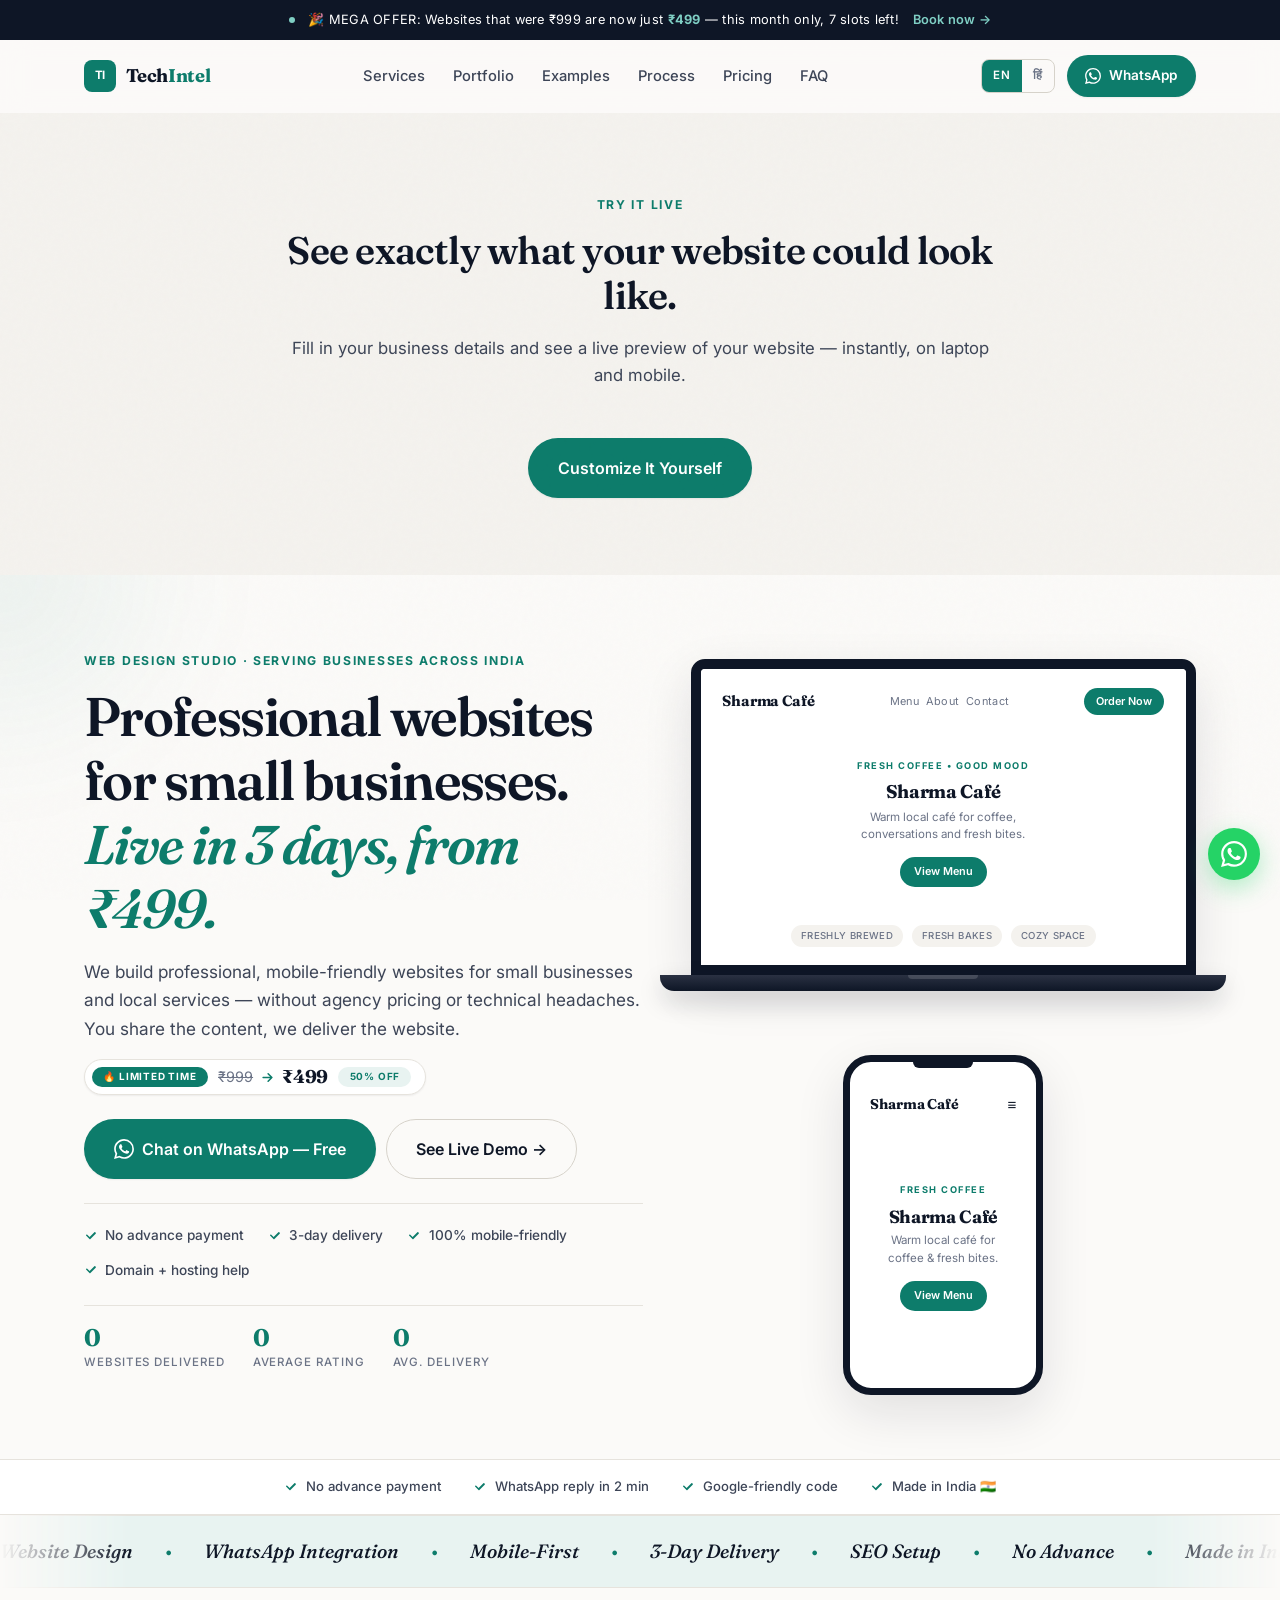
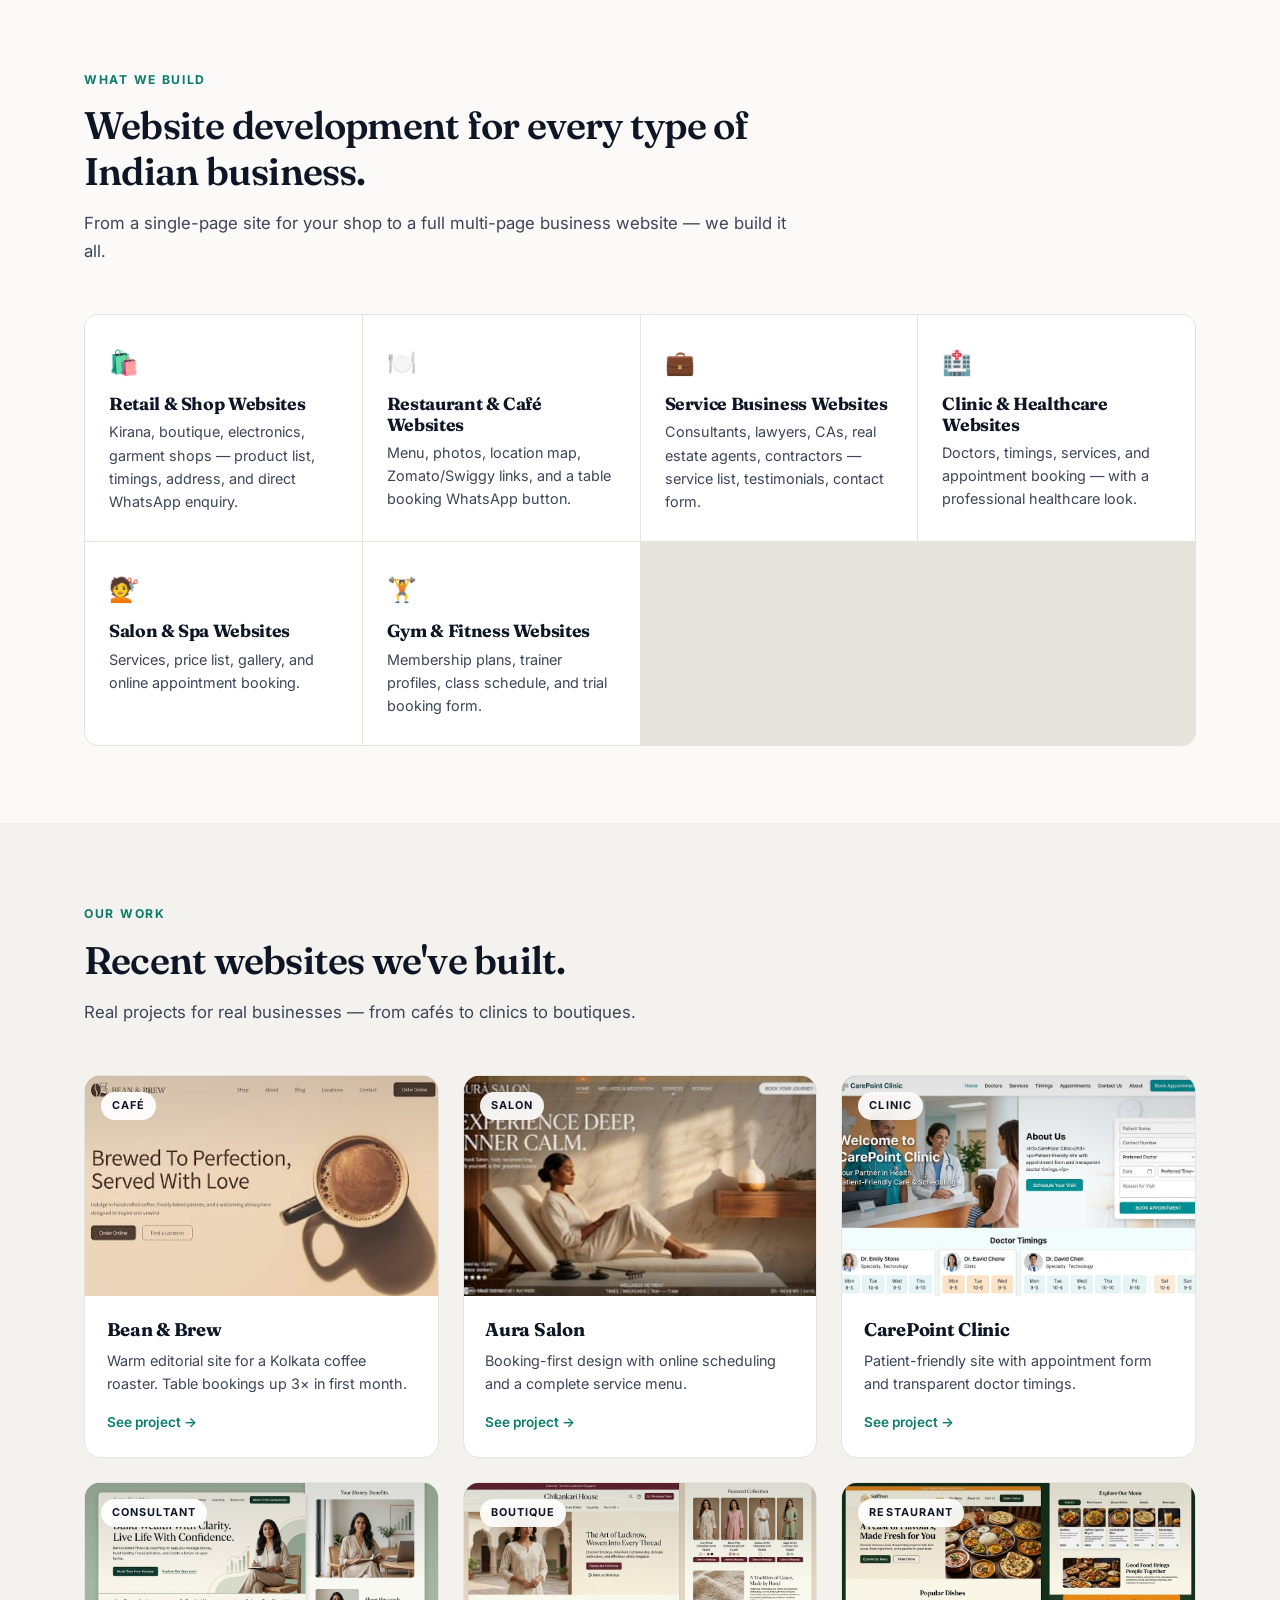
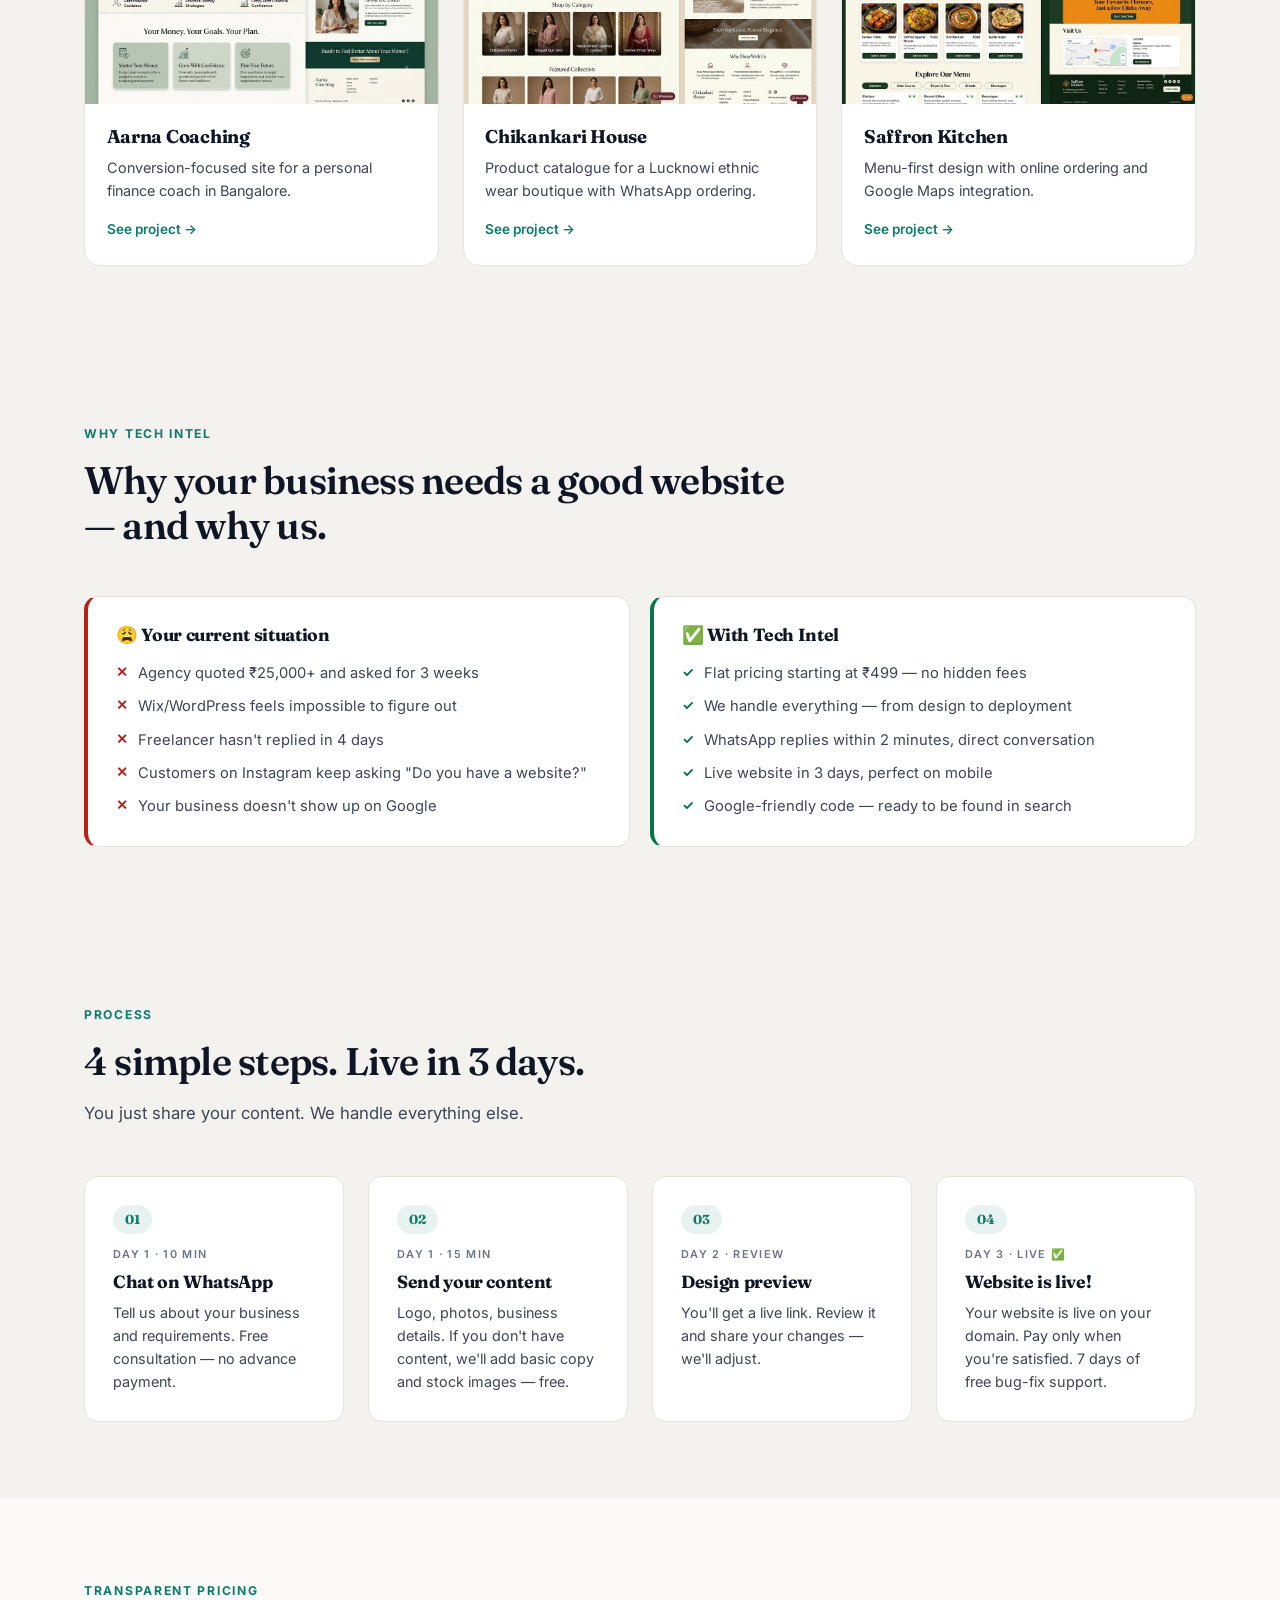
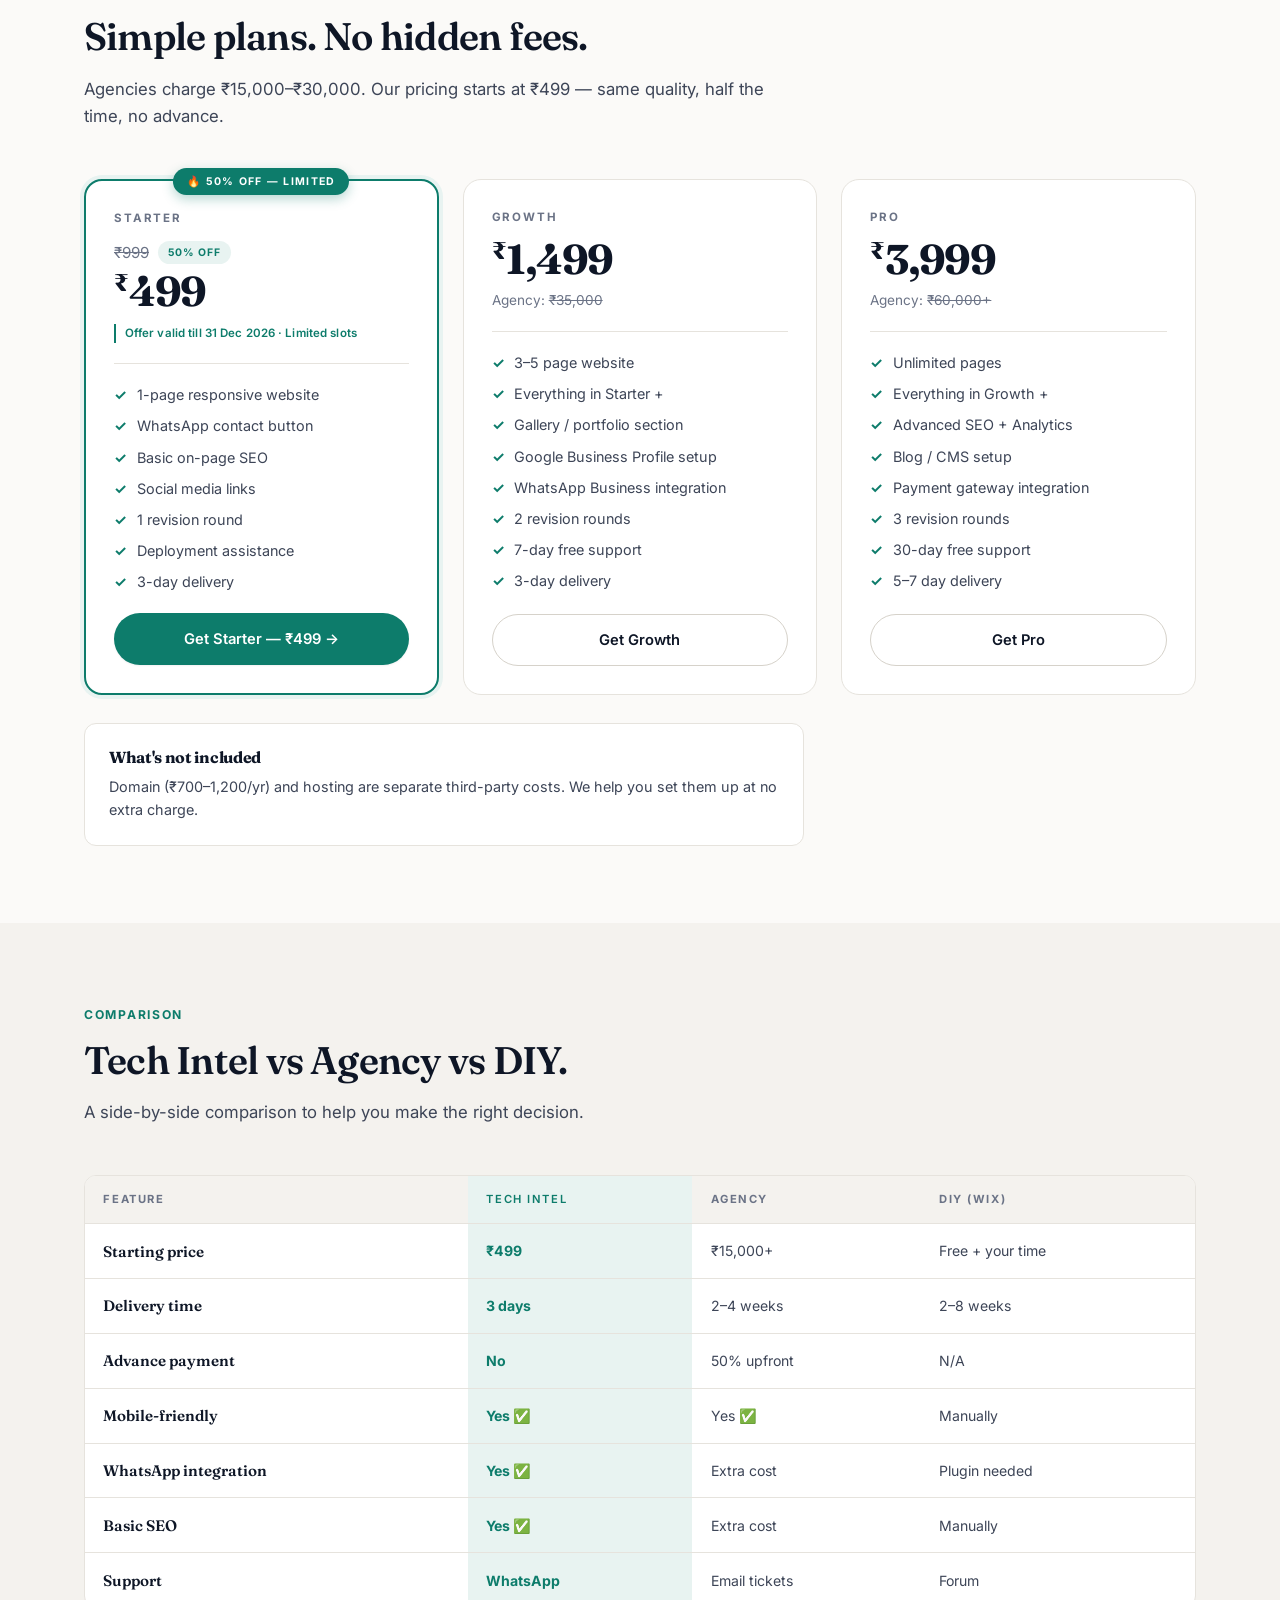
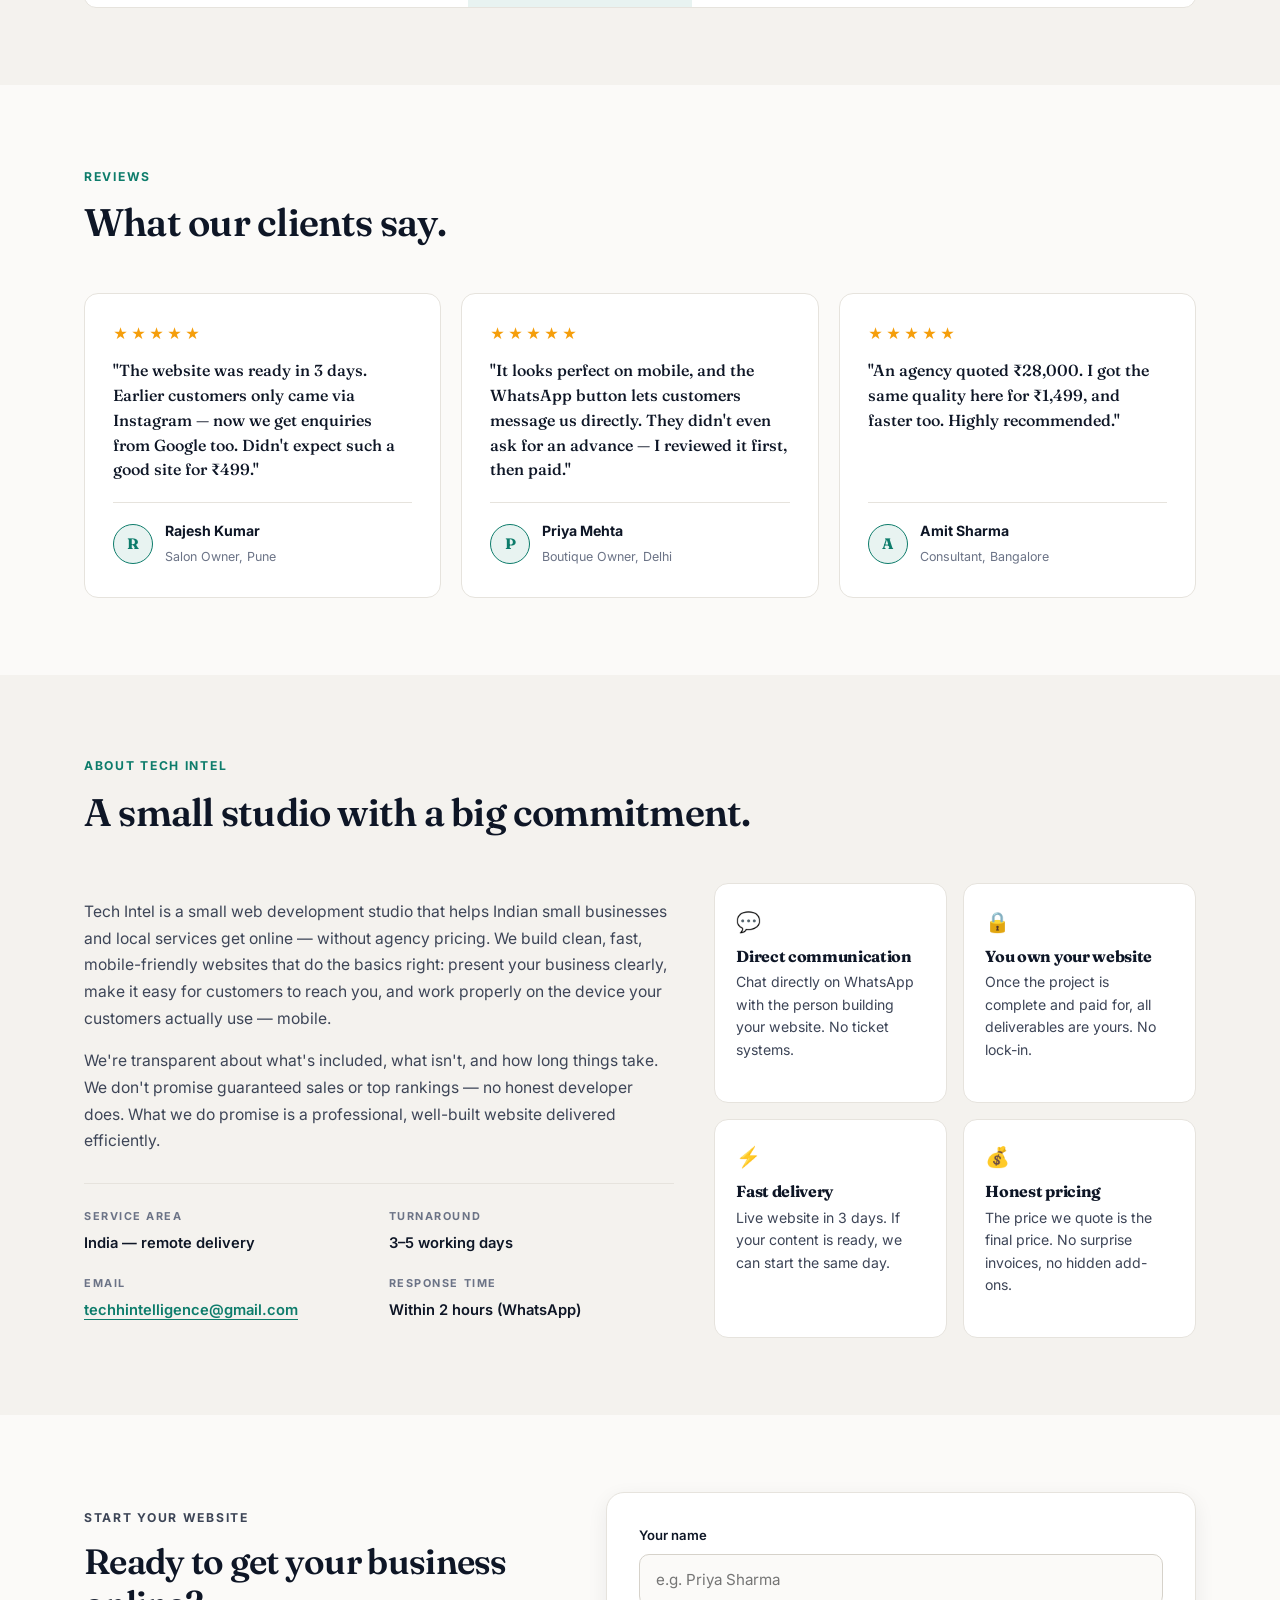
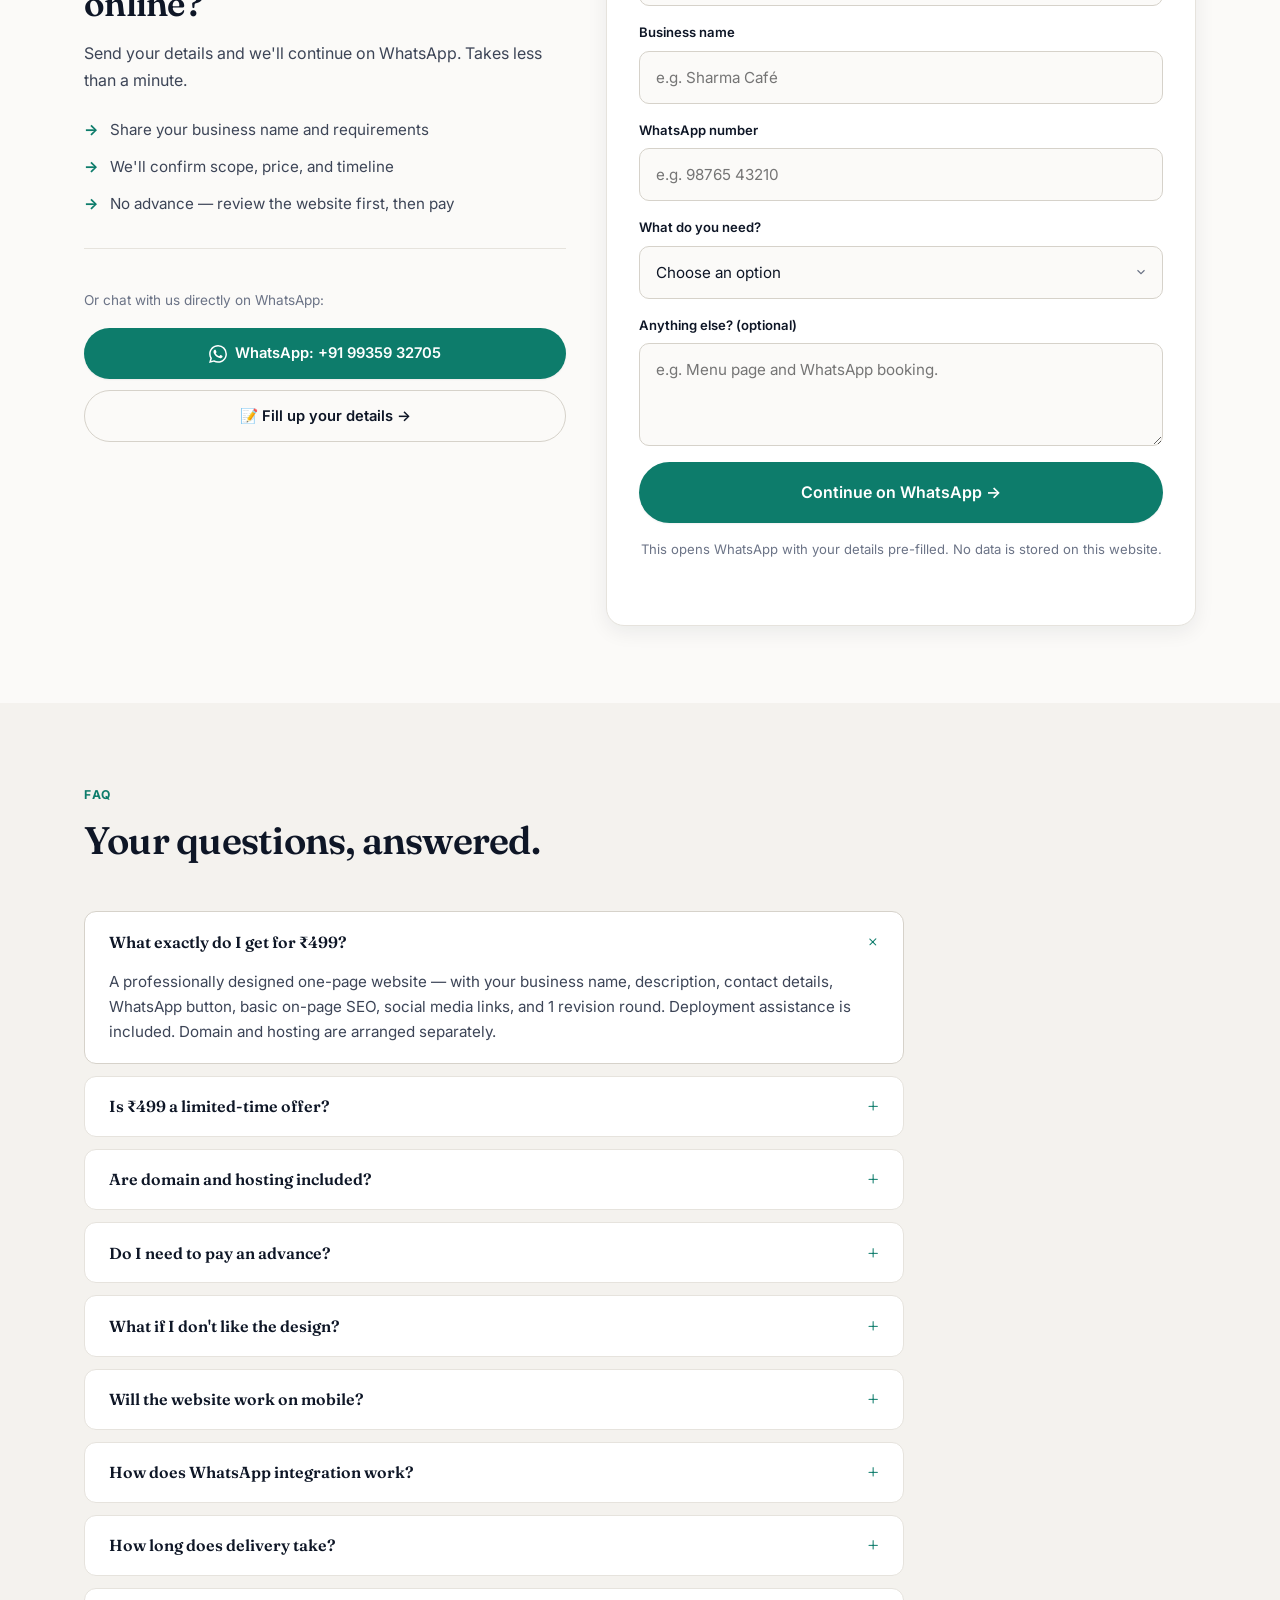
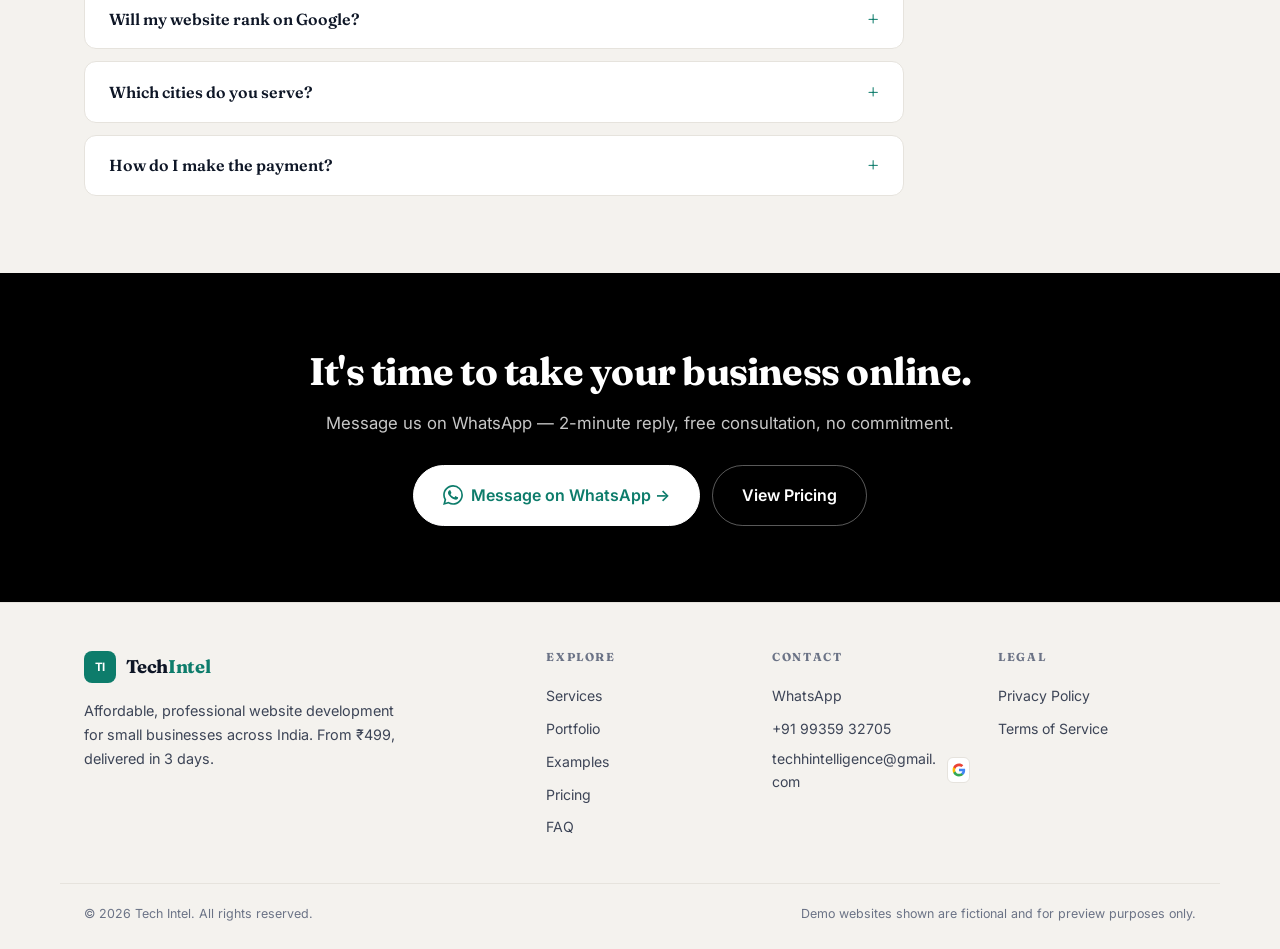
==== commit 7ad8bae9: "first commit" ====
--- a/index.html
+++ b/index.html
@@ -1,663 +1,1027 @@
 <!DOCTYPE html>
-<html lang="en">
+<html lang="en-IN">
 <head>
-  <meta charset="UTF-8">
-  <meta name="viewport" content="width=device-width, initial-scale=1.0">
-
-  <!-- Primary SEO -->
-  <title>Tech Intel — Professional Business Websites from ₹499 | Mobile-Friendly Design</title>
-  <meta name="description" content="Tech Intel builds clean, mobile-friendly one-page business websites starting at ₹499. Includes WhatsApp integration, basic SEO, and one revision. Domain and hosting arranged separately.">
-  <meta name="keywords" content="business website design, affordable website India, small business website, one-page website, WhatsApp website, website design ₹499">
-  <meta name="author" content="Tech Intel">
-  <meta name="robots" content="index, follow, max-image-preview:large, max-snippet:-1, max-video-preview:-1">
-  <link rel="canonical" href="https://aiintel.netlify.app/">
-
-  <!-- Open Graph -->
-  <meta property="og:type" content="website">
-  <meta property="og:url" content="https://aiintel.netlify.app/">
-  <meta property="og:title" content="Tech Intel — Professional Business Websites from ₹499">
-  <meta property="og:description" content="Clean, mobile-friendly websites for small businesses. WhatsApp integration, basic SEO, one revision included. Starting at ₹499.">
-  <meta property="og:image" content="https://aiintel.netlify.app/og-image.jpg">
-  <meta property="og:image:width" content="1200">
-  <meta property="og:image:height" content="630">
-  <meta property="og:locale" content="en_IN">
-  <meta property="og:site_name" content="Tech Intel">
-
-  <!-- Twitter Card -->
-  <meta name="twitter:card" content="summary_large_image">
-  <meta name="twitter:title" content="Tech Intel — Professional Business Websites from ₹499">
-  <meta name="twitter:description" content="Clean, mobile-friendly websites for small businesses. Starting at ₹499.">
-  <meta name="twitter:image" content="https://aiintel.netlify.app/og-image.jpg">
-
-  <!-- Theme & Icons -->
-  <meta name="theme-color" content="#FBFAF8">
-  <link rel="icon" href="data:image/svg+xml,<svg xmlns='http://www.w3.org/2000/svg' viewBox='0 0 100 100'><rect width='100' height='100' rx='22' fill='%230D7C6B'/><text x='50' y='68' font-size='52' font-family='sans-serif' font-weight='700' fill='white' text-anchor='middle'>TI</text></svg>">
-
-  <!-- Fonts (non-blocking) -->
-  <link rel="preconnect" href="https://fonts.googleapis.com">
-  <link rel="preconnect" href="https://fonts.gstatic.com" crossorigin>
-  <link rel="preload" as="style" href="https://fonts.googleapis.com/css2?family=Plus+Jakarta+Sans:wght@500;600;700;800&family=Inter:wght@400;500;600&display=swap">
-  <link rel="stylesheet" href="https://fonts.googleapis.com/css2?family=Plus+Jakarta+Sans:wght@500;600;700;800&family=Inter:wght@400;500;600&display=swap" media="print" onload="this.media='all'">
-  <noscript><link rel="stylesheet" href="https://fonts.googleapis.com/css2?family=Plus+Jakarta+Sans:wght@500;600;700;800&family=Inter:wght@400;500;600&display=swap"></noscript>
-
-  <!-- Styles -->
-  <link rel="stylesheet" href="styles.css">
-
-  <!-- Structured Data: ProfessionalService -->
-  <script type="application/ld+json">
-  {
-    "@context": "https://schema.org",
-    "@type": "ProfessionalService",
-    "name": "Tech Intel",
-    "description": "Affordable professional website design for small businesses. One-page mobile-friendly websites starting at ₹499.",
-    "url": "https://aiintel.netlify.app/",
+<meta charset="UTF-8">
+<meta name="viewport" content="width=device-width, initial-scale=1.0">
+<meta http-equiv="X-UA-Compatible" content="IE=edge">
+
+<title>Website Development Company India | Business Websites from ₹499 — Tech Intel</title>
+<meta name="description" content="Tech Intel builds mobile-friendly business websites from ₹499 (50% OFF from ₹999). WhatsApp integration, SEO setup, 3-day delivery. Trusted by 50+ Indian small businesses.">
+<meta name="keywords" content="website development company India, website design for small business, affordable website, business website India, ₹499 website, WhatsApp website">
+<meta name="author" content="Tech Intel">
+<meta name="robots" content="index, follow, max-image-preview:large, max-snippet:-1">
+<link rel="canonical" href="https://aiintel.netlify.app/">
+<link rel="alternate" hreflang="en-in" href="https://aiintel.netlify.app/">
+<link rel="alternate" hreflang="hi-in" href="https://aiintel.netlify.app/?lang=hi">
+
+<meta property="og:type" content="website">
+<meta property="og:url" content="https://aiintel.netlify.app/">
+<meta property="og:title" content="Website Development from ₹499 (50% OFF) — Tech Intel">
+<meta property="og:description" content="Professional mobile-friendly websites from ₹499. WhatsApp integration, SEO setup, 3-day delivery.">
+<meta property="og:image" content="https://aiintel.netlify.app/og-image.jpg">
+<meta property="og:image:width" content="1200">
+<meta property="og:image:height" content="630">
+<meta property="og:locale" content="en_IN">
+<meta property="og:locale:alternate" content="hi_IN">
+<meta property="og:site_name" content="Tech Intel">
+
+<meta name="twitter:card" content="summary_large_image">
+<meta name="twitter:title" content="Website Development from ₹499 (50% OFF) — Tech Intel">
+<meta name="twitter:description" content="Mobile-friendly business websites from ₹499. 3-day delivery.">
+<meta name="twitter:image" content="https://aiintel.netlify.app/og-image.jpg">
+
+<meta name="theme-color" content="#FBFAF8">
+<meta name="apple-mobile-web-app-capable" content="yes">
+<link rel="icon" type="image/svg+xml" href="data:image/svg+xml,<svg xmlns='http://www.w3.org/2000/svg' viewBox='0 0 100 100'><rect width='100' height='100' rx='22' fill='%230D7C6B'/><text x='50' y='68' font-size='52' font-family='sans-serif' font-weight='700' fill='%23FFFFFF' text-anchor='middle'>TI</text></svg>">
+<link rel="manifest" href="/site.webmanifest">
+
+<link rel="preconnect" href="https://fonts.googleapis.com">
+<link rel="preconnect" href="https://fonts.gstatic.com" crossorigin>
+<link href="https://fonts.googleapis.com/css2?family=Fraunces:opsz,wght@9..144,400;9..144,500;9..144,600;9..144,700&family=Inter:wght@400;500;600;700&family=Noto+Sans+Devanagari:wght@400;500;600;700&display=swap" rel="stylesheet">
+
+<link rel="stylesheet" href="styles.css">
+
+<script type="application/ld+json">
+{
+  "@context": "https://schema.org",
+  "@type": "Organization",
+  "@id": "https://aiintel.netlify.app/#organization",
+  "name": "Tech Intel",
+  "url": "https://aiintel.netlify.app/",
+  "logo": "https://aiintel.netlify.app/logo.png",
+  "email": "techhintelligence@gmail.com",
+  "description": "Website development company building affordable, mobile-friendly business websites for Indian small businesses.",
+  "contactPoint": [{
+    "@type": "ContactPoint",
     "telephone": "+91-9935932705",
-    "priceRange": "₹499+",
-    "areaServed": { "@type": "Country", "name": "India" },
-    "serviceType": ["Website Design", "Business Website", "One-Page Website", "WhatsApp Integration"],
-    "hasOfferCatalog": {
-      "@type": "OfferCatalog",
-      "name": "Website Design Services",
-      "itemListElement": [{
-        "@type": "Offer",
-        "itemOffered": { "@type": "Service", "name": "Starter Website", "description": "One-page responsive business website with WhatsApp contact button and basic SEO" },
-        "price": "499",
-        "priceCurrency": "INR"
-      }]
-    }
-  }
-  </script>
-
-  <!-- Structured Data: FAQ -->
-  <script type="application/ld+json">
-  {
-    "@context": "https://schema.org",
-    "@type": "FAQPage",
-    "mainEntity": [
-      { "@type": "Question", "name": "What exactly do I get for ₹499?", "acceptedAnswer": { "@type": "Answer", "text": "A professionally designed one-page website with your business name, description, contact details, a WhatsApp contact button, basic on-page SEO setup, and one revision. Domain and hosting are arranged separately." } },
-      { "@type": "Question", "name": "Is the domain included?", "acceptedAnswer": { "@type": "Answer", "text": "No. Domain registration is a separate third-party cost. We can help you connect your existing domain or guide you to register a new one." } },
-      { "@type": "Question", "name": "Is hosting included?", "acceptedAnswer": { "@type": "Answer", "text": "No. Hosting is a separate third-party cost. We can recommend affordable options and assist with deployment." } },
-      { "@type": "Question", "name": "Will the website work on mobile?", "acceptedAnswer": { "@type": "Answer", "text": "Yes. Every website we build is mobile-first and tested on common phone, tablet, and desktop screen sizes." } },
-      { "@type": "Question", "name": "Can I connect WhatsApp?", "acceptedAnswer": { "@type": "Answer", "text": "Yes. The starter package includes a WhatsApp contact button that opens a chat with your business number." } },
-      { "@type": "Question", "name": "How long does delivery take?", "acceptedAnswer": { "@type": "Answer", "text": "Typical delivery is 3–5 working days after we receive your business information and confirm the scope. Complex requests may take longer." } },
-      { "@type": "Question", "name": "Can I request changes?", "acceptedAnswer": { "@type": "Answer", "text": "The starter package includes one round of revisions. Additional changes can be discussed separately." } },
-      { "@type": "Question", "name": "Who owns the completed website?", "acceptedAnswer": { "@type": "Answer", "text": "You own the website content and the final deliverables once the project is complete and paid for. Third-party assets (if any) remain subject to their own licenses." } },
-      { "@type": "Question", "name": "Is ongoing maintenance included?", "acceptedAnswer": { "@type": "Answer", "text": "No. Ongoing maintenance is not included in the ₹499 package. It can be arranged separately if needed." } },
-      { "@type": "Question", "name": "Can I request additional pages or features?", "acceptedAnswer": { "@type": "Answer", "text": "Yes. Multi-page websites, booking systems, e-commerce, and custom features can be quoted separately based on your requirements." } }
+    "email": "techhintelligence@gmail.com",
+    "contactType": "customer service",
+    "areaServed": "IN",
+    "availableLanguage": ["en", "hi"]
+  }],
+  "address": { "@type": "PostalAddress", "addressCountry": "IN" }
+}
+</script>
+
+<script type="application/ld+json">
+{
+  "@context": "https://schema.org",
+  "@type": "ProfessionalService",
+  "@id": "https://aiintel.netlify.app/#service",
+  "name": "Tech Intel — Website Development",
+  "image": "https://aiintel.netlify.app/og-image.jpg",
+  "url": "https://aiintel.netlify.app/",
+  "telephone": "+91-9935932705",
+  "email": "techhintelligence@gmail.com",
+  "priceRange": "₹499–₹3,999",
+  "currenciesAccepted": "INR",
+  "paymentAccepted": "UPI, Bank Transfer",
+  "areaServed": [{ "@type": "Country", "name": "India" }],
+  "serviceType": ["Website Development","Business Website Design","One-Page Website","WhatsApp Business Website"],
+  "aggregateRating": {
+    "@type": "AggregateRating",
+    "ratingValue": "4.8",
+    "reviewCount": "50",
+    "bestRating": "5"
+  },
+  "hasOfferCatalog": {
+    "@type": "OfferCatalog",
+    "name": "Website Development Packages",
+    "itemListElement": [
+      { "@type": "Offer", "name": "Starter Website — Limited Time Offer", "description": "One-page responsive business website. Regular price ₹999, now ₹499.", "price": "499", "priceCurrency": "INR", "availability": "https://schema.org/InStock", "priceValidUntil": "2026-12-31" },
+      { "@type": "Offer", "name": "Growth Website", "price": "1499", "priceCurrency": "INR", "availability": "https://schema.org/InStock" },
+      { "@type": "Offer", "name": "Pro Website", "price": "3999", "priceCurrency": "INR", "availability": "https://schema.org/InStock" }
     ]
   }
-  </script>
+}
+</script>
+
+<script type="application/ld+json">
+{
+  "@context": "https://schema.org",
+  "@type": "FAQPage",
+  "mainEntity": [
+    { "@type": "Question", "name": "What exactly do I get for ₹499?", "acceptedAnswer": { "@type": "Answer", "text": "A professionally designed one-page website with your business name, description, contact details, WhatsApp button, basic on-page SEO, social media links, and 1 revision round. Domain and hosting arranged separately." } },
+    { "@type": "Question", "name": "Is ₹499 a limited-time offer?", "acceptedAnswer": { "@type": "Answer", "text": "Yes. The regular price is ₹999. The ₹499 offer is available for a limited period and for a limited number of new clients each month." } },
+    { "@type": "Question", "name": "Do I need to pay an advance?", "acceptedAnswer": { "@type": "Answer", "text": "No advance payment is required. You review the website first and pay only when satisfied." } },
+    { "@type": "Question", "name": "Will the website work on mobile?", "acceptedAnswer": { "@type": "Answer", "text": "Yes. Every website is mobile-first and tested on phone, tablet, and desktop." } },
+    { "@type": "Question", "name": "How long does delivery take?", "acceptedAnswer": { "@type": "Answer", "text": "Typical delivery is 3–5 working days after receiving your content and confirming the scope." } },
+    { "@type": "Question", "name": "Is domain and hosting included?", "acceptedAnswer": { "@type": "Answer", "text": "No. Domain and hosting are separate third-party costs. We help you set them up at no extra charge." } },
+    { "@type": "Question", "name": "Can I connect WhatsApp to my website?", "acceptedAnswer": { "@type": "Answer", "text": "Yes. All packages include a WhatsApp contact button that opens a chat with your business number." } },
+    { "@type": "Question", "name": "Which cities in India do you serve?", "acceptedAnswer": { "@type": "Answer", "text": "We serve all of India remotely — Mumbai, Delhi, Bangalore, Pune, Hyderabad, Chennai, Kolkata, and every other city." } }
+  ]
+}
+</script>
 </head>
 <body>
-  <a class="skip-link" href="#main">Skip to main content</a>
-
-  <!-- ================= HEADER / NAV ================= -->
-  <header class="site-header" id="siteHeader">
-    <div class="container nav-wrap">
-      <a href="#top" class="brand" aria-label="Tech Intel home">
+
+<a class="skip-link" href="#main" data-i18n="skip">Skip to main content</a>
+<div class="noise-overlay" aria-hidden="true"></div>
+
+<div class="announce" role="region" aria-label="Announcement">
+  <div class="container announce-inner">
+    <span class="announce-dot" aria-hidden="true"></span>
+    <span data-i18n-html="announce.text">🎉 MEGA OFFER: Websites that were ₹999 are now just <strong>₹499</strong> — this month only, 7 slots left!</span>
+    <a href="https://wa.me/919935932705?text=Hi%2C%20I%20want%20the%20%E2%82%B9499%20offer" target="_blank" rel="noopener" class="announce-link" data-i18n="announce.cta">Book now →</a>
+  </div>
+</div>
+
+<header class="site-header" id="siteHeader">
+  <div class="container nav-wrap">
+    <a href="#top" class="brand" aria-label="Tech Intel home">
+      <span class="brand-mark" aria-hidden="true">TI</span>
+      <span class="brand-text">Tech<span>Intel</span></span>
+    </a>
+
+    <nav class="nav-desktop" aria-label="Primary">
+      <a href="#services" data-i18n="nav.services">Services</a>
+      <a href="#portfolio">Portfolio</a>
+      <a href="#examples" data-i18n="nav.examples">Examples</a>
+      <a href="#process" data-i18n="nav.process">Process</a>
+      <a href="#pricing" data-i18n="nav.pricing">Pricing</a>
+      <a href="#faq" data-i18n="nav.faq">FAQ</a>
+    </nav>
+
+    <div class="nav-right">
+      <div class="lang-toggle" role="group" aria-label="Language">
+        <button type="button" class="lang-opt active" data-lang="en" aria-pressed="true">EN</button>
+        <button type="button" class="lang-opt" data-lang="hi" aria-pressed="false">हिं</button>
+      </div>
+
+      <a href="https://wa.me/919935932705?text=Hi%2C%20I%20want%20a%20website" class="btn btn-primary btn-sm nav-cta" target="_blank" rel="noopener">
+        <svg width="16" height="16" viewBox="0 0 24 24" fill="currentColor" aria-hidden="true"><path d="M17.472 14.382c-.297-.149-1.758-.867-2.03-.967-.273-.099-.471-.148-.67.15-.197.297-.767.966-.94 1.164-.173.199-.347.223-.644.075-.297-.15-1.255-.463-2.39-1.475-.883-.788-1.48-1.761-1.653-2.059-.173-.297-.018-.458.13-.606.134-.133.298-.347.446-.52.149-.174.198-.298.298-.497.099-.198.05-.371-.025-.52-.075-.149-.669-1.612-.916-2.207-.242-.579-.487-.5-.669-.51-.173-.008-.371-.01-.57-.01-.198 0-.52.074-.792.372-.272.297-1.04 1.016-1.04 2.479 0 1.462 1.065 2.875 1.213 3.074.149.198 2.096 3.2 5.077 4.487.709.306 1.262.489 1.694.625.712.227 1.36.195 1.871.118.571-.085 1.758-.719 2.006-1.413.248-.694.248-1.289.173-1.413-.074-.124-.272-.198-.57-.347m-5.421 7.403h-.004a9.87 9.87 0 01-5.031-1.378l-.361-.214-3.741.982.998-3.648-.235-.374a9.86 9.86 0 01-1.51-5.26c.001-5.45 4.436-9.884 9.888-9.884 2.64 0 5.122 1.03 6.988 2.898a9.825 9.825 0 012.893 6.994c-.003 5.45-4.437 9.884-9.885 9.884m8.413-18.297A11.815 11.815 0 0012.05 0C5.495 0 .16 5.335.157 11.892c0 2.096.547 4.142 1.588 5.945L.057 24l6.305-1.654a11.882 11.882 0 005.683 1.448h.005c6.554 0 11.89-5.335 11.893-11.893a11.821 11.821 0 00-3.48-8.413z"/></svg>
+        WhatsApp
+      </a>
+    </div>
+
+    <button class="nav-toggle" id="navToggle" aria-expanded="false" aria-controls="mobileNav" aria-label="Open menu">
+      <span></span><span></span><span></span>
+    </button>
+  </div>
+
+  <nav class="nav-mobile" id="mobileNav" aria-label="Mobile" hidden>
+    <div class="lang-toggle lang-toggle-mobile" role="group" aria-label="Language">
+      <button type="button" class="lang-opt active" data-lang="en" aria-pressed="true">EN</button>
+      <button type="button" class="lang-opt" data-lang="hi" aria-pressed="false">हिं</button>
+    </div>
+    <a href="#services" data-i18n="nav.services">Services</a>
+    <a href="#portfolio">Portfolio</a>
+    <a href="#examples" data-i18n="nav.examples">Examples</a>
+    <a href="#process" data-i18n="nav.process">Process</a>
+    <a href="#pricing" data-i18n="nav.pricing">Pricing</a>
+    <a href="#faq" data-i18n="nav.faq">FAQ</a>
+    <a href="https://wa.me/919935932705?text=Hi%2C%20I%20want%20a%20website" class="btn btn-primary" target="_blank" rel="noopener" data-i18n="nav.cta">Get My Website →</a>
+  </nav>
+</header>
+
+<main id="main">
+
+<section class="section section-alt" id="try-live">
+  <div class="container">
+    <div class="section-head reveal" style="text-align: center; margin-inline: auto;">
+      <p class="eyebrow" data-i18n="try.eyebrow">Try it live</p>
+      <h2 data-i18n="examples.h2">Your Website, Your Style. Try It Live!</h2>
+      <p class="section-sub" data-i18n="try.sub">Fill in your business details and see a live preview of your website — instantly, on laptop and mobile.</p>
+    </div>
+
+    <div style="display: flex; justify-content: center; align-items: center;">
+      <button
+        type="button"
+        id="openCustomizer"
+        class="btn btn-primary btn-lg"
+        data-i18n="examples.cta2"
+      >
+        Customize It Yourself
+      </button>
+    </div>
+  </div>
+</section>
+
+<section class="hero" id="top">
+  <div class="hero-glow" id="heroGlow" aria-hidden="true"></div>
+  <div class="container hero-grid">
+    <div class="hero-copy">
+      <p class="eyebrow"><span data-i18n="hero.eyebrow">Web design studio · Serving businesses across India</span></p>
+      <h1 data-i18n-html="hero.h1">Professional websites for small businesses. <span class="accent-text">Live in 3 days, from ₹499.</span></h1>
+      <p class="hero-sub" data-i18n="hero.sub">We build professional, mobile-friendly websites for small businesses and local services — without agency pricing or technical headaches. You share the content, we deliver the website.</p>
+
+      <div class="hero-offer-pill" role="status" aria-label="Limited time offer">
+        <span class="offer-badge" data-i18n="offer.badge">🔥 LIMITED TIME</span>
+        <span class="offer-prices">
+          <s class="offer-old">₹999</s>
+          <svg class="offer-arrow" width="16" height="16" viewBox="0 0 24 24" fill="none" aria-hidden="true">
+            <path d="M5 12h14m-6-6 6 6-6 6" stroke="currentColor" stroke-width="2.5" stroke-linecap="round" stroke-linejoin="round"/>
+          </svg>
+          <strong class="offer-new">₹499</strong>
+        </span>
+        <span class="offer-save" data-i18n="offer.save">50% OFF</span>
+      </div>
+
+      <div class="hero-actions">
+        <a href="https://wa.me/919935932705?text=Hi%2C%20I%20want%20the%20%E2%82%B9499%20offer" class="btn btn-primary btn-lg" target="_blank" rel="noopener" data-track="hero-whatsapp">
+          <svg width="20" height="20" viewBox="0 0 24 24" fill="currentColor" aria-hidden="true"><path d="M17.472 14.382c-.297-.149-1.758-.867-2.03-.967-.273-.099-.471-.148-.67.15-.197.297-.767.966-.94 1.164-.173.199-.347.223-.644.075-.297-.15-1.255-.463-2.39-1.475-.883-.788-1.48-1.761-1.653-2.059-.173-.297-.018-.458.13-.606.134-.133.298-.347.446-.52.149-.174.198-.298.298-.497.099-.198.05-.371-.025-.52-.075-.149-.669-1.612-.916-2.207-.242-.579-.487-.5-.669-.51-.173-.008-.371-.01-.57-.01-.198 0-.52.074-.792.372-.272.297-1.04 1.016-1.04 2.479 0 1.462 1.065 2.875 1.213 3.074.149.198 2.096 3.2 5.077 4.487.709.306 1.262.489 1.694.625.712.227 1.36.195 1.871.118.571-.085 1.758-.719 2.006-1.413.248-.694.248-1.289.173-1.413-.074-.124-.272-.198-.57-.347m-5.421 7.403h-.004a9.87 9.87 0 01-5.031-1.378l-.361-.214-3.741.982.998-3.648-.235-.374a9.86 9.86 0 01-1.51-5.26c.001-5.45 4.436-9.884 9.888-9.884 2.64 0 5.122 1.03 6.988 2.898a9.825 9.825 0 012.893 6.994c-.003 5.45-4.437 9.884-9.885 9.884m8.413-18.297A11.815 11.815 0 0012.05 0C5.495 0 .16 5.335.157 11.892c0 2.096.547 4.142 1.588 5.945L.057 24l6.305-1.654a11.882 11.882 0 005.683 1.448h.005c6.554 0 11.89-5.335 11.893-11.893a11.821 11.821 0 00-3.48-8.413z"/></svg>
+          <span data-i18n="hero.cta1">Chat on WhatsApp — Free</span>
+        </a>
+        <a href="#examples" class="btn btn-ghost btn-lg" data-i18n="hero.cta2">See Live Demo →</a>
+      </div>
+
+      <ul class="hero-points" aria-label="Key benefits">
+        <li><svg viewBox="0 0 20 20" aria-hidden="true"><path d="M16.7 5.3a1 1 0 0 1 0 1.4l-7.5 7.5a1 1 0 0 1-1.4 0L3.3 9.7a1 1 0 1 1 1.4-1.4l3.3 3.3 6.8-6.8a1 1 0 0 1 1.4 0Z"/></svg><span data-i18n="hero.point1">No advance payment</span></li>
+        <li><svg viewBox="0 0 20 20" aria-hidden="true"><path d="M16.7 5.3a1 1 0 0 1 0 1.4l-7.5 7.5a1 1 0 0 1-1.4 0L3.3 9.7a1 1 0 1 1 1.4-1.4l3.3 3.3 6.8-6.8a1 1 0 0 1 1.4 0Z"/></svg><span data-i18n="hero.point2">3-day delivery</span></li>
+        <li><svg viewBox="0 0 20 20" aria-hidden="true"><path d="M16.7 5.3a1 1 0 0 1 0 1.4l-7.5 7.5a1 1 0 0 1-1.4 0L3.3 9.7a1 1 0 1 1 1.4-1.4l3.3 3.3 6.8-6.8a1 1 0 0 1 1.4 0Z"/></svg><span data-i18n="hero.point3">100% mobile-friendly</span></li>
+        <li><svg viewBox="0 0 20 20" aria-hidden="true"><path d="M16.7 5.3a1 1 0 0 1 0 1.4l-7.5 7.5a1 1 0 0 1-1.4 0L3.3 9.7a1 1 0 1 1 1.4-1.4l3.3 3.3 6.8-6.8a1 1 0 0 1 1.4 0Z"/></svg><span data-i18n="hero.point4">Domain + hosting help</span></li>
+      </ul>
+
+      <div class="hero-stats">
+        <div><strong data-count="50" data-suffix="+">0</strong><span data-i18n="hero.stat1">Websites delivered</span></div>
+        <div><strong data-count="4.8" data-suffix="★" data-decimal="1">0</strong><span data-i18n="hero.stat2">Average rating</span></div>
+        <div><strong data-count="3" data-suffix=" days">0</strong><span data-i18n="hero.stat3">Avg. delivery</span></div>
+      </div>
+    </div>
+
+    <div class="hero-visual" aria-hidden="true">
+      <!-- LAPTOP -->
+      <div class="mock-laptop">
+        <div class="mock-laptop-screen">
+          <div class="mock-site mock-cafe">
+            <div class="mock-nav">
+              <span class="mock-logo">Sharma Café</span>
+              <span class="mock-links">Menu&nbsp;&nbsp;About&nbsp;&nbsp;Contact</span>
+              <span class="mock-cta">Order Now</span>
+            </div>
+            <div class="mock-hero">
+              <span class="mock-kicker">Fresh coffee • Good mood</span>
+              <h3>Sharma Café</h3>
+              <p>Warm local café for coffee, conversations and fresh bites.</p>
+              <span class="mock-btn">View Menu</span>
+            </div>
+            <div class="mock-features">
+              <span>Freshly Brewed</span><span>Fresh Bakes</span><span>Cozy Space</span>
+            </div>
+          </div>
+        </div>
+        <div class="mock-laptop-base"></div>
+      </div>
+
+      <!-- PHONE -->
+      <div class="mock-phone">
+        <div class="mock-phone-notch"></div>
+        <div class="mock-site mock-cafe">
+          <div class="mock-nav">
+            <span class="mock-logo">Sharma Café</span>
+            <span class="mock-burger">≡</span>
+          </div>
+          <div class="mock-hero">
+            <span class="mock-kicker">Fresh coffee</span>
+            <h3>Sharma Café</h3>
+            <p>Warm local café for coffee & fresh bites.</p>
+            <span class="mock-btn">View Menu</span>
+          </div>
+        </div>
+      </div>
+    </div>
+  </div>
+</section>
+<section class="trust-strip">
+  <div class="container trust-strip-inner">
+    <span class="trust-item"><svg viewBox="0 0 20 20"><path d="M16.7 5.3a1 1 0 0 1 0 1.4l-7.5 7.5a1 1 0 0 1-1.4 0L3.3 9.7a1 1 0 1 1 1.4-1.4l3.3 3.3 6.8-6.8a1 1 0 0 1 1.4 0Z"/></svg><span data-i18n="trust.1">No advance payment</span></span>
+    <span class="trust-item"><svg viewBox="0 0 20 20"><path d="M16.7 5.3a1 1 0 0 1 0 1.4l-7.5 7.5a1 1 0 0 1-1.4 0L3.3 9.7a1 1 0 1 1 1.4-1.4l3.3 3.3 6.8-6.8a1 1 0 0 1 1.4 0Z"/></svg><span data-i18n="trust.2">WhatsApp reply in 2 min</span></span>
+    <span class="trust-item"><svg viewBox="0 0 20 20"><path d="M16.7 5.3a1 1 0 0 1 0 1.4l-7.5 7.5a1 1 0 0 1-1.4 0L3.3 9.7a1 1 0 1 1 1.4-1.4l3.3 3.3 6.8-6.8a1 1 0 0 1 1.4 0Z"/></svg><span data-i18n="trust.3">Google-friendly code</span></span>
+    <span class="trust-item"><svg viewBox="0 0 20 20"><path d="M16.7 5.3a1 1 0 0 1 0 1.4l-7.5 7.5a1 1 0 0 1-1.4 0L3.3 9.7a1 1 0 1 1 1.4-1.4l3.3 3.3 6.8-6.8a1 1 0 0 1 1.4 0Z"/></svg><span data-i18n="trust.4">Made in India 🇮🇳</span></span>
+  </div>
+</section>
+
+<div class="marquee" aria-hidden="true">
+  <div class="marquee-track">
+    <span>Website Design</span><span>•</span>
+    <span>WhatsApp Integration</span><span>•</span>
+    <span>Mobile-First</span><span>•</span>
+    <span>3-Day Delivery</span><span>•</span>
+    <span>SEO Setup</span><span>•</span>
+    <span>No Advance</span><span>•</span>
+    <span>Made in India</span><span>•</span>
+    <span>Google Business Profile</span><span>•</span>
+    <span>Website Design</span><span>•</span>
+    <span>WhatsApp Integration</span><span>•</span>
+    <span>Mobile-First</span><span>•</span>
+    <span>3-Day Delivery</span><span>•</span>
+    <span>SEO Setup</span><span>•</span>
+    <span>No Advance</span><span>•</span>
+    <span>Made in India</span><span>•</span>
+    <span>Google Business Profile</span><span>•</span>
+  </div>
+</div>
+
+<section class="section" id="services">
+  <div class="container">
+    <div class="section-head reveal">
+      <p class="eyebrow" data-i18n="services.eyebrow">What we build</p>
+      <h2 data-i18n="services.h2">Website development for every type of Indian business.</h2>
+      <p class="section-sub" data-i18n="services.sub">From a single-page site for your shop to a full multi-page business website — we build it all.</p>
+    </div>
+
+    <div class="services-grid">
+      <article class="service-card tilt-card">
+        <div class="service-icon" aria-hidden="true">🛍️</div>
+        <h3 data-i18n="svc.1.title">Retail & Shop Websites</h3>
+        <p data-i18n="svc.1.desc">Kirana, boutique, electronics, garment shops — product list, timings, address, and direct WhatsApp enquiry.</p>
+      </article>
+      <article class="service-card tilt-card">
+        <div class="service-icon" aria-hidden="true">🍽️</div>
+        <h3 data-i18n="svc.2.title">Restaurant & Café Websites</h3>
+        <p data-i18n="svc.2.desc">Menu, photos, location map, Zomato/Swiggy links, and a table booking WhatsApp button.</p>
+      </article>
+      <article class="service-card tilt-card">
+        <div class="service-icon" aria-hidden="true">💼</div>
+        <h3 data-i18n="svc.3.title">Service Business Websites</h3>
+        <p data-i18n="svc.3.desc">Consultants, lawyers, CAs, real estate agents, contractors — service list, testimonials, contact form.</p>
+      </article>
+      <article class="service-card tilt-card">
+        <div class="service-icon" aria-hidden="true">🏥</div>
+        <h3 data-i18n="svc.4.title">Clinic & Healthcare Websites</h3>
+        <p data-i18n="svc.4.desc">Doctors, timings, services, and appointment booking — with a professional healthcare look.</p>
+      </article>
+      <article class="service-card tilt-card">
+        <div class="service-icon" aria-hidden="true">💇</div>
+        <h3 data-i18n="svc.5.title">Salon & Spa Websites</h3>
+        <p data-i18n="svc.5.desc">Services, price list, gallery, and online appointment booking.</p>
+      </article>
+      <article class="service-card tilt-card">
+        <div class="service-icon" aria-hidden="true">🏋️</div>
+        <h3 data-i18n="svc.6.title">Gym & Fitness Websites</h3>
+        <p data-i18n="svc.6.desc">Membership plans, trainer profiles, class schedule, and trial booking form.</p>
+      </article>
+    </div>
+  </div>
+</section>
+
+<!-- PORTFOLIO -->
+<section class="section section-alt" id="portfolio">
+  <div class="container">
+    <div class="section-head reveal">
+      <p class="eyebrow">Our work</p>
+      <h2>Recent websites we've built.</h2>
+      <p class="section-sub">Real projects for real businesses — from cafés to clinics to boutiques.</p>
+    </div>
+
+    <div class="portfolio-grid">
+      <a href="#enquiry" class="portfolio-card">
+        <div class="portfolio-thumb" data-bg="images/bean-brew.jpg" style="background-image: url('images/bean-brew.jpg'), linear-gradient(135deg, #B07A32, #E8C88F);">
+          <span class="portfolio-tag">Café</span>
+        </div>
+        <div class="portfolio-body">
+          <h3>Bean & Brew</h3>
+          <p>Warm editorial site for a Kolkata coffee roaster. Table bookings up 3× in first month.</p>
+          <span class="portfolio-link">See project →</span>
+        </div>
+      </a>
+
+      <a href="#enquiry" class="portfolio-card">
+        <div class="portfolio-thumb" data-bg="images/aura-salon.jpg" style="background-image: url('images/aura-salon.jpg'), linear-gradient(135deg, #A63F6A, #E8A2C0);">
+          <span class="portfolio-tag">Salon</span>
+        </div>
+        <div class="portfolio-body">
+          <h3>Aura Salon</h3>
+          <p>Booking-first design with online scheduling and a complete service menu.</p>
+          <span class="portfolio-link">See project →</span>
+        </div>
+      </a>
+
+      <a href="#enquiry" class="portfolio-card">
+        <div class="portfolio-thumb" data-bg="images/carepoint-clinic.jpg" style="background-image: url('images/carepoint-clinic.jpg'), linear-gradient(135deg, #2F6E96, #A8CFE3);">
+          <span class="portfolio-tag">Clinic</span>
+        </div>
+        <div class="portfolio-body">
+          <h3>CarePoint Clinic</h3>
+          <p>Patient-friendly site with appointment form and transparent doctor timings.</p>
+          <span class="portfolio-link">See project →</span>
+        </div>
+      </a>
+
+      <a href="#enquiry" class="portfolio-card">
+        <div class="portfolio-thumb" data-bg="images/aarna-coaching.jpg" style="background-image: url('images/aarna-coaching.jpg'), linear-gradient(135deg, #0D7C6B, #7FCFC4);">
+          <span class="portfolio-tag">Consultant</span>
+        </div>
+        <div class="portfolio-body">
+          <h3>Aarna Coaching</h3>
+          <p>Conversion-focused site for a personal finance coach in Bangalore.</p>
+          <span class="portfolio-link">See project →</span>
+        </div>
+      </a>
+
+      <a href="#enquiry" class="portfolio-card">
+        <div class="portfolio-thumb" data-bg="images/chikankari-house.jpg" style="background-image: url('images/chikankari-house.jpg'), linear-gradient(135deg, #7A5CC7, #C6B4EE);">
+          <span class="portfolio-tag">Boutique</span>
+        </div>
+        <div class="portfolio-body">
+          <h3>Chikankari House</h3>
+          <p>Product catalogue for a Lucknowi ethnic wear boutique with WhatsApp ordering.</p>
+          <span class="portfolio-link">See project →</span>
+        </div>
+      </a>
+
+      <a href="#enquiry" class="portfolio-card">
+        <div class="portfolio-thumb" data-bg="images/saffron-kitchen.jpg" style="background-image: url('images/saffron-kitchen.jpg'), linear-gradient(135deg, #C25A2E, #F0B394);">
+          <span class="portfolio-tag">Restaurant</span>
+        </div>
+        <div class="portfolio-body">
+          <h3>Saffron Kitchen</h3>
+          <p>Menu-first design with online ordering and Google Maps integration.</p>
+          <span class="portfolio-link">See project →</span>
+        </div>
+      </a>
+    </div>
+  </div>
+</section>
+<section class="section section-alt" id="why-us">
+  <div class="container">
+    <div class="section-head reveal">
+      <p class="eyebrow" data-i18n="why.eyebrow">Why Tech Intel</p>
+      <h2 data-i18n="why.h2">Why your business needs a good website — and why us.</h2>
+    </div>
+
+    <div class="ps-grid">
+      <div class="ps-card ps-bad">
+        <h3 data-i18n="why.bad.title">😩 Your current situation</h3>
+        <ul>
+          <li data-i18n="why.bad.1">Agency quoted ₹25,000+ and asked for 3 weeks</li>
+          <li data-i18n="why.bad.2">Wix/WordPress feels impossible to figure out</li>
+          <li data-i18n="why.bad.3">Freelancer hasn't replied in 4 days</li>
+          <li data-i18n="why.bad.4">Customers on Instagram keep asking "Do you have a website?"</li>
+          <li data-i18n="why.bad.5">Your business doesn't show up on Google</li>
+        </ul>
+      </div>
+      <div class="ps-card ps-good">
+        <h3 data-i18n="why.good.title">✅ With Tech Intel</h3>
+        <ul>
+          <li data-i18n="why.good.1">Flat pricing starting at ₹499 — no hidden fees</li>
+          <li data-i18n="why.good.2">We handle everything — from design to deployment</li>
+          <li data-i18n="why.good.3">WhatsApp replies within 2 minutes, direct conversation</li>
+          <li data-i18n="why.good.4">Live website in 3 days, perfect on mobile</li>
+          <li data-i18n="why.good.5">Google-friendly code — ready to be found in search</li>
+        </ul>
+      </div>
+    </div>
+  </div>
+</section>
+
+<section class="section section-alt" id="process">
+  <div class="container">
+    <div class="section-head reveal">
+      <p class="eyebrow" data-i18n="process.eyebrow">Process</p>
+      <h2 data-i18n="process.h2">4 simple steps. Live in 3 days.</h2>
+      <p class="section-sub" data-i18n="process.sub">You just share your content. We handle everything else.</p>
+    </div>
+
+    <ol class="steps">
+      <li class="step">
+        <span class="step-num">01</span>
+        <div class="step-time" data-i18n="process.s1.time">Day 1 · 10 min</div>
+        <h3 data-i18n="process.s1.title">Chat on WhatsApp</h3>
+        <p data-i18n="process.s1.desc">Tell us about your business and requirements. Free consultation — no advance payment.</p>
+      </li>
+      <li class="step">
+        <span class="step-num">02</span>
+        <div class="step-time" data-i18n="process.s2.time">Day 1 · 15 min</div>
+        <h3 data-i18n="process.s2.title">Send your content</h3>
+        <p data-i18n="process.s2.desc">Logo, photos, business details. If you don't have content, we'll add basic copy and stock images — free.</p>
+      </li>
+      <li class="step">
+        <span class="step-num">03</span>
+        <div class="step-time" data-i18n="process.s3.time">Day 2 · Review</div>
+        <h3 data-i18n="process.s3.title">Design preview</h3>
+        <p data-i18n="process.s3.desc">You'll get a live link. Review it and share your changes — we'll adjust.</p>
+      </li>
+      <li class="step">
+        <span class="step-num">04</span>
+        <div class="step-time" data-i18n="process.s4.time">Day 3 · Live ✅</div>
+        <h3 data-i18n="process.s4.title">Website is live!</h3>
+        <p data-i18n="process.s4.desc">Your website is live on your domain. Pay only when you're satisfied. 7 days of free bug-fix support.</p>
+      </li>
+    </ol>
+  </div>
+</section>
+
+<section class="section" id="pricing">
+  <div class="container">
+    <div class="section-head reveal">
+      <p class="eyebrow" data-i18n="pricing.eyebrow">Transparent pricing</p>
+      <h2 data-i18n="pricing.h2">Simple plans. No hidden fees.</h2>
+      <p class="section-sub" data-i18n="pricing.sub">Agencies charge ₹15,000–₹30,000. Our pricing starts at ₹499 — same quality, half the time, no advance.</p>
+    </div>
+
+    <div class="pricing-grid">
+      <div class="price-card price-featured">
+        <div class="pop-tag" data-i18n="pricing.popular">🔥 50% OFF — Limited</div>
+        <div class="price-name">Starter</div>
+        <div class="price-offer">
+          <span class="price-old-inline" data-i18n="pricing.old">₹999</span>
+          <span class="price-off-badge" data-i18n="pricing.off">50% OFF</span>
+        </div>
+        <div class="price-amount"><span class="price-cur">₹</span>499</div>
+        <div class="price-note" data-i18n="pricing.offer-note">Offer valid till 31 Dec 2026 · Limited slots</div>
+        <ul class="price-features">
+          <li data-i18n="pf.starter.1">1-page responsive website</li>
+          <li data-i18n="pf.starter.2">WhatsApp contact button</li>
+          <li data-i18n="pf.starter.3">Basic on-page SEO</li>
+          <li data-i18n="pf.starter.4">Social media links</li>
+          <li data-i18n="pf.starter.5">1 revision round</li>
+          <li data-i18n="pf.starter.6">Deployment assistance</li>
+          <li data-i18n="pf.starter.7">3-day delivery</li>
+        </ul>
+        <a href="https://wa.me/919935932705?text=Hi%2C%20I%20want%20the%20Starter%20plan%20(%E2%82%B9499%20offer)" class="btn btn-primary btn-block" target="_blank" rel="noopener" data-i18n="pricing.cta.starter">Get Starter — ₹499 →</a>
+      </div>
+
+      <div class="price-card">
+        <div class="price-name">Growth</div>
+        <div class="price-amount"><span class="price-cur">₹</span>1,499</div>
+        <div class="price-old">Agency: <s>₹35,000</s></div>
+        <ul class="price-features">
+          <li data-i18n="pf.growth.1">3–5 page website</li>
+          <li data-i18n="pf.growth.2">Everything in Starter +</li>
+          <li data-i18n="pf.growth.3">Gallery / portfolio section</li>
+          <li data-i18n="pf.growth.4">Google Business Profile setup</li>
+          <li data-i18n="pf.growth.5">WhatsApp Business integration</li>
+          <li data-i18n="pf.growth.6">2 revision rounds</li>
+          <li data-i18n="pf.growth.7">7-day free support</li>
+          <li data-i18n="pf.growth.8">3-day delivery</li>
+        </ul>
+        <a href="https://wa.me/919935932705?text=Hi%2C%20I%20want%20the%20Growth%20plan%20(%E2%82%B91%2C499)" class="btn btn-ghost btn-block" target="_blank" rel="noopener" data-i18n="pricing.cta.growth">Get Growth</a>
+      </div>
+
+      <div class="price-card">
+        <div class="price-name">Pro</div>
+        <div class="price-amount"><span class="price-cur">₹</span>3,999</div>
+        <div class="price-old">Agency: <s>₹60,000+</s></div>
+        <ul class="price-features">
+          <li data-i18n="pf.pro.1">Unlimited pages</li>
+          <li data-i18n="pf.pro.2">Everything in Growth +</li>
+          <li data-i18n="pf.pro.3">Advanced SEO + Analytics</li>
+          <li data-i18n="pf.pro.4">Blog / CMS setup</li>
+          <li data-i18n="pf.pro.5">Payment gateway integration</li>
+          <li data-i18n="pf.pro.6">3 revision rounds</li>
+          <li data-i18n="pf.pro.7">30-day free support</li>
+          <li data-i18n="pf.pro.8">5–7 day delivery</li>
+        </ul>
+        <a href="https://wa.me/919935932705?text=Hi%2C%20I%20want%20the%20Pro%20plan%20(%E2%82%B93%2C999)" class="btn btn-ghost btn-block" target="_blank" rel="noopener" data-i18n="pricing.cta.pro">Get Pro</a>
+      </div>
+    </div>
+
+    <div class="pricing-note">
+      <div class="pricing-note-card">
+        <h3 data-i18n="pricing.note.title">What's not included</h3>
+        <p data-i18n="pricing.note.desc">Domain (₹700–1,200/yr) and hosting are separate third-party costs. We help you set them up at no extra charge.</p>
+      </div>
+    </div>
+  </div>
+</section>
+
+<section class="section section-alt" id="compare">
+  <div class="container">
+    <div class="section-head reveal">
+      <p class="eyebrow" data-i18n="compare.eyebrow">Comparison</p>
+      <h2 data-i18n="compare.h2">Tech Intel vs Agency vs DIY.</h2>
+      <p class="section-sub" data-i18n="compare.sub">A side-by-side comparison to help you make the right decision.</p>
+    </div>
+
+    <div class="compare-table-wrap">
+      <table class="compare-table">
+        <thead>
+          <tr>
+            <th scope="col" data-i18n="cmp.feature">Feature</th>
+            <th scope="col" class="compare-us">Tech Intel</th>
+            <th scope="col" data-i18n="cmp.agency">Agency</th>
+            <th scope="col" data-i18n="cmp.diy">DIY (Wix)</th>
+          </tr>
+        </thead>
+        <tbody>
+          <tr><th scope="row" data-i18n="cmp.price">Starting price</th><td class="compare-us"><strong>₹499</strong></td><td>₹15,000+</td><td data-i18n="cmp.diy.free">Free + your time</td></tr>
+          <tr><th scope="row" data-i18n="cmp.delivery">Delivery time</th><td class="compare-us"><strong>3 days</strong></td><td data-i18n="cmp.agency.time">2–4 weeks</td><td data-i18n="cmp.diy.time">2–8 weeks</td></tr>
+          <tr><th scope="row" data-i18n="cmp.advance">Advance payment</th><td class="compare-us"><strong data-i18n="cmp.no">No</strong></td><td data-i18n="cmp.yes50">50% upfront</td><td>N/A</td></tr>
+          <tr><th scope="row" data-i18n="cmp.mobile">Mobile-friendly</th><td class="compare-us"><strong>Yes ✅</strong></td><td>Yes ✅</td><td data-i18n="cmp.manual">Manually</td></tr>
+          <tr><th scope="row" data-i18n="cmp.wa">WhatsApp integration</th><td class="compare-us"><strong>Yes ✅</strong></td><td data-i18n="cmp.extra">Extra cost</td><td data-i18n="cmp.plugin">Plugin needed</td></tr>
+          <tr><th scope="row" data-i18n="cmp.seo">Basic SEO</th><td class="compare-us"><strong>Yes ✅</strong></td><td data-i18n="cmp.extra">Extra cost</td><td data-i18n="cmp.manual">Manual</td></tr>
+          <tr><th scope="row" data-i18n="cmp.support">Support</th><td class="compare-us"><strong>WhatsApp</strong></td><td data-i18n="cmp.email">Email tickets</td><td data-i18n="cmp.forum">Forum</td></tr>
+        </tbody>
+      </table>
+    </div>
+  </div>
+</section>
+
+<section class="section" id="reviews">
+  <div class="container">
+    <div class="section-head reveal">
+      <p class="eyebrow" data-i18n="reviews.eyebrow">Reviews</p>
+      <h2 data-i18n="reviews.h2">What our clients say.</h2>
+    </div>
+
+    <div class="testi-grid">
+      <div class="testi">
+        <div class="testi-stars">★★★★★</div>
+        <p data-i18n="rev.1">"The website was ready in 3 days. Earlier customers only came via Instagram — now we get enquiries from Google too. Didn't expect such a good site for ₹499."</p>
+        <div class="testi-author">
+          <div class="testi-avatar">R</div>
+          <div class="testi-info"><strong>Rajesh Kumar</strong><span data-i18n="rev.1.by">Salon Owner, Pune</span></div>
+        </div>
+      </div>
+      <div class="testi">
+        <div class="testi-stars">★★★★★</div>
+        <p data-i18n="rev.2">"It looks perfect on mobile, and the WhatsApp button lets customers message us directly. They didn't even ask for an advance — I reviewed it first, then paid."</p>
+        <div class="testi-author">
+          <div class="testi-avatar">P</div>
+          <div class="testi-info"><strong>Priya Mehta</strong><span data-i18n="rev.2.by">Boutique Owner, Delhi</span></div>
+        </div>
+      </div>
+      <div class="testi">
+        <div class="testi-stars">★★★★★</div>
+        <p data-i18n="rev.3">"An agency quoted ₹28,000. I got the same quality here for ₹1,499, and faster too. Highly recommended."</p>
+        <div class="testi-author">
+          <div class="testi-avatar">A</div>
+          <div class="testi-info"><strong>Amit Sharma</strong><span data-i18n="rev.3.by">Consultant, Bangalore</span></div>
+        </div>
+      </div>
+    </div>
+  </div>
+</section>
+
+<section class="section section-alt" id="about">
+  <div class="container">
+    <div class="section-head reveal">
+      <p class="eyebrow" data-i18n="about.eyebrow">About Tech Intel</p>
+      <h2 data-i18n="about.h2">A small studio with a big commitment.</h2>
+    </div>
+
+    <div class="about-grid">
+      <div class="about-copy">
+        <p data-i18n="about.p1">Tech Intel is a small web development studio that helps Indian small businesses and local services get online — without agency pricing. We build clean, fast, mobile-friendly websites that do the basics right: present your business clearly, make it easy for customers to reach you, and work properly on the device your customers actually use — mobile.</p>
+        <p data-i18n="about.p2">We're transparent about what's included, what isn't, and how long things take. We don't promise guaranteed sales or top rankings — no honest developer does. What we do promise is a professional, well-built website delivered efficiently.</p>
+
+        <dl class="about-facts">
+          <div><dt data-i18n="about.area">Service area</dt><dd data-i18n="about.area.val">India — remote delivery</dd></div>
+          <div><dt data-i18n="about.turnaround">Turnaround</dt><dd data-i18n="about.turnaround.val">3–5 working days</dd></div>
+          <div><dt data-i18n="about.email">Email</dt><dd><a href="https://mail.google.com/mail/?view=cm&fs=1&to=techhintelligence@gmail.com&su=Website%20Enquiry%20%E2%80%94%20Tech%20Intel" target="_blank" rel="noopener noreferrer">techhintelligence@gmail.com</a></dd></div>
+          <div><dt data-i18n="about.response">Response time</dt><dd data-i18n="about.response.val">Within 2 hours (WhatsApp)</dd></div>
+        </dl>
+      </div>
+
+      <div class="about-cards">
+        <div class="about-card">
+          <div class="about-icon" aria-hidden="true">💬</div>
+          <h3 data-i18n="about.c1.title">Direct communication</h3>
+          <p data-i18n="about.c1.desc">Chat directly on WhatsApp with the person building your website. No ticket systems.</p>
+        </div>
+        <div class="about-card">
+          <div class="about-icon" aria-hidden="true">🔒</div>
+          <h3 data-i18n="about.c2.title">You own your website</h3>
+          <p data-i18n="about.c2.desc">Once the project is complete and paid for, all deliverables are yours. No lock-in.</p>
+        </div>
+        <div class="about-card">
+          <div class="about-icon" aria-hidden="true">⚡</div>
+          <h3 data-i18n="about.c3.title">Fast delivery</h3>
+          <p data-i18n="about.c3.desc">Live website in 3 days. If your content is ready, we can start the same day.</p>
+        </div>
+        <div class="about-card">
+          <div class="about-icon" aria-hidden="true">💰</div>
+          <h3 data-i18n="about.c4.title">Honest pricing</h3>
+          <p data-i18n="about.c4.desc">The price we quote is the final price. No surprise invoices, no hidden add-ons.</p>
+        </div>
+      </div>
+    </div>
+  </div>
+</section>
+
+<section class="section" id="enquiry">
+  <div class="container enquiry-grid">
+    <div class="enquiry-copy">
+      <p class="eyebrow" data-i18n="enq.eyebrow">Start your website</p>
+      <h2 data-i18n="enq.h2">Ready to get your business online?</h2>
+      <p data-i18n="enq.sub">Send your details and we'll continue on WhatsApp. Takes less than a minute.</p>
+      <ul class="enquiry-points">
+        <li data-i18n="enq.p1">Share your business name and requirements</li>
+        <li data-i18n="enq.p2">We'll confirm scope, price, and timeline</li>
+        <li data-i18n="enq.p3">No advance — review the website first, then pay</li>
+      </ul>
+
+      <div class="enquiry-direct">
+        <p data-i18n="enq.direct">Or chat with us directly on WhatsApp:</p>
+        <div class="enquiry-buttons">
+          <a href="https://wa.me/919935932705?text=Hi%2C%20I%20want%20a%20website" class="btn btn-primary" target="_blank" rel="noopener">
+            <svg width="18" height="18" viewBox="0 0 24 24" fill="currentColor" aria-hidden="true"><path d="M17.472 14.382c-.297-.149-1.758-.867-2.03-.967-.273-.099-.471-.148-.67.15-.197.297-.767.966-.94 1.164-.173.199-.347.223-.644.075-.297-.15-1.255-.463-2.39-1.475-.883-.788-1.48-1.761-1.653-2.059-.173-.297-.018-.458.13-.606.134-.133.298-.347.446-.52.149-.174.198-.298.298-.497.099-.198.05-.371-.025-.52-.075-.149-.669-1.612-.916-2.207-.242-.579-.487-.5-.669-.51-.173-.008-.371-.01-.57-.01-.198 0-.52.074-.792.372-.272.297-1.04 1.016-1.04 2.479 0 1.462 1.065 2.875 1.213 3.074.149.198 2.096 3.2 5.077 4.487.709.306 1.262.489 1.694.625.712.227 1.36.195 1.871.118.571-.085 1.758-.719 2.006-1.413.248-.694.248-1.289.173-1.413-.074-.124-.272-.198-.57-.347m-5.421 7.403h-.004a9.87 9.87 0 01-5.031-1.378l-.361-.214-3.741.982.998-3.648-.235-.374a9.86 9.86 0 01-1.51-5.26c.001-5.45 4.436-9.884 9.888-9.884 2.64 0 5.122 1.03 6.988 2.898a9.825 9.825 0 012.893 6.994c-.003 5.45-4.437 9.884-9.885 9.884m8.413-18.297A11.815 11.815 0 0012.05 0C5.495 0 .16 5.335.157 11.892c0 2.096.547 4.142 1.588 5.945L.057 24l6.305-1.654a11.882 11.882 0 005.683 1.448h.005c6.554 0 11.89-5.335 11.893-11.893a11.821 11.821 0 00-3.48-8.413z"/></svg>
+            WhatsApp: +91 99359 32705
+          </a>
+          <button type="button" class="btn btn-ghost" id="openCustomizerFromEnq">
+            📝 Fill up your details →
+          </button>
+        </div>
+      </div>
+    </div>
+
+    <form class="enquiry-form" id="leadForm" novalidate>
+      <div class="field">
+        <label for="leadName" data-i18n="form.name">Your name</label>
+        <input type="text" id="leadName" name="name" placeholder="e.g. Priya Sharma" autocomplete="name" required>
+        <p class="field-error" id="leadNameError" role="alert" hidden data-i18n="form.err.name">Please enter your name.</p>
+      </div>
+      <div class="field">
+        <label for="leadBusiness" data-i18n="form.business">Business name</label>
+        <input type="text" id="leadBusiness" name="business" placeholder="e.g. Sharma Café" autocomplete="organization" required>
+        <p class="field-error" id="leadBusinessError" role="alert" hidden data-i18n="form.err.business">Please enter your business name.</p>
+      </div>
+      <div class="field">
+        <label for="leadPhone" data-i18n="form.phone">WhatsApp number</label>
+        <input type="tel" id="leadPhone" name="phone" placeholder="e.g. 98765 43210" autocomplete="tel" required>
+        <p class="field-error" id="leadPhoneError" role="alert" hidden data-i18n="form.err.phone">Please enter a valid phone number.</p>
+      </div>
+      <div class="field">
+        <label for="leadType" data-i18n="form.type">What do you need?</label>
+        <select id="leadType" name="websiteType">
+          <option value="" data-i18n="form.type.choose">Choose an option</option>
+          <option data-i18n="form.type.opt1">₹499 Starter (one-page) — Offer</option>
+          <option data-i18n="form.type.opt2">₹1,499 Growth (multi-page)</option>
+          <option data-i18n="form.type.opt3">₹3,999 Pro (custom)</option>
+          <option data-i18n="form.type.opt4">E-commerce website</option>
+          <option data-i18n="form.type.opt5">Not sure — need advice</option>
+        </select>
+      </div>
+      <div class="field">
+        <label for="leadNotes" data-i18n="form.notes">Anything else? (optional)</label>
+        <textarea id="leadNotes" name="notes" rows="3" placeholder="e.g. Menu page and WhatsApp booking."></textarea>
+      </div>
+      <button type="submit" class="btn btn-primary btn-block btn-lg" data-i18n="form.submit">Continue on WhatsApp →</button>
+      <p class="form-help" data-i18n="form.help">This opens WhatsApp with your details pre-filled. No data is stored on this website.</p>
+      <div class="form-status" id="formStatus" role="status" aria-live="polite"></div>
+    </form>
+  </div>
+</section>
+
+<section class="section section-alt" id="faq">
+  <div class="container">
+    <div class="section-head reveal">
+      <p class="eyebrow" data-i18n="faq.eyebrow">FAQ</p>
+      <h2 data-i18n="faq.h2">Your questions, answered.</h2>
+    </div>
+
+    <div class="faq-list">
+      <details open>
+        <summary data-i18n="faq.q1">What exactly do I get for ₹499?</summary>
+        <div class="faq-body"><p data-i18n="faq.a1">A professionally designed one-page website — with your business name, description, contact details, WhatsApp button, basic on-page SEO, social media links, and 1 revision round. Deployment assistance is included. Domain and hosting are arranged separately.</p></div>
+      </details>
+      <details>
+        <summary data-i18n="faq.q2">Is ₹499 a limited-time offer?</summary>
+        <div class="faq-body"><p data-i18n="faq.a2">Yes. The regular price is ₹999. The ₹499 offer is available for a limited period — and for a limited number of new clients each month. Offer valid till 31 Dec 2026.</p></div>
+      </details>
+      <details>
+        <summary data-i18n="faq.q3">Are domain and hosting included?</summary>
+        <div class="faq-body"><p data-i18n="faq.a3">No. Domain registration is a third-party cost of ₹700–1,200/year. Hosting is also separate. We recommend the right options and help with deployment — at no extra charge.</p></div>
+      </details>
+      <details>
+        <summary data-i18n="faq.q4">Do I need to pay an advance?</summary>
+        <div class="faq-body"><p data-i18n="faq.a4">No. You review the website first, and pay only when you're satisfied. This keeps your risk at zero.</p></div>
+      </details>
+      <details>
+        <summary data-i18n="faq.q5">What if I don't like the design?</summary>
+        <div class="faq-body"><p data-i18n="faq.a5">Starter includes 1 revision round, Growth includes 2, and Pro includes 3. If you're still not satisfied, there's no payment — we simply hand over the source files to you.</p></div>
+      </details>
+      <details>
+        <summary data-i18n="faq.q6">Will the website work on mobile?</summary>
+        <div class="faq-body"><p data-i18n="faq.a6">Absolutely. Every website is mobile-first. 79% of Indian customers come via mobile, so we prioritise perfect mobile display — tested on phone, tablet, and desktop.</p></div>
+      </details>
+      <details>
+        <summary data-i18n="faq.q7">How does WhatsApp integration work?</summary>
+        <div class="faq-body"><p data-i18n="faq.a7">Your website has a WhatsApp button. When a customer clicks it, a chat opens directly on your business number — with a pre-filled message. It's the most effective conversion tool in India.</p></div>
+      </details>
+      <details>
+        <summary data-i18n="faq.q8">How long does delivery take?</summary>
+        <div class="faq-body"><p data-i18n="faq.a8">Starter and Growth: 3 working days after we receive your content. Pro: 5–7 working days. Complex custom requests may take longer.</p></div>
+      </details>
+      <details>
+        <summary data-i18n="faq.q9">Will my website rank on Google?</summary>
+        <div class="faq-body"><p data-i18n="faq.a9">We set up basic on-page SEO (title, meta description, headings, schema) — which helps Google understand your website. But honestly: top ranking requires regular content, backlinks, and time. We don't promise guaranteed #1 rankings — no honest developer does.</p></div>
+      </details>
+      <details>
+        <summary data-i18n="faq.q10">Which cities do you serve?</summary>
+        <div class="faq-body"><p data-i18n="faq.a10">All of India — remotely. Mumbai, Delhi, Bangalore, Pune, Hyderabad, Chennai, Kolkata, Ahmedabad, Jaipur, Lucknow — any city. Everything is handled over WhatsApp and email.</p></div>
+      </details>
+      <details>
+        <summary data-i18n="faq.q11">How do I make the payment?</summary>
+        <div class="faq-body"><p data-i18n="faq.a11">UPI (GPay, PhonePe, Paytm) or bank transfer. Payment is made only after you approve the website — no advance. We provide an invoice.</p></div>
+      </details>
+    </div>
+  </div>
+</section>
+
+<section class="final-cta">
+  <div class="container final-cta-inner">
+    <h2 data-i18n="final.h2">It's time to take your business online.</h2>
+    <p data-i18n="final.sub">Message us on WhatsApp — 2-minute reply, free consultation, no commitment.</p>
+    <div class="final-cta-actions">
+      <a href="https://wa.me/919935932705?text=Hi%2C%20I%20want%20the%20%E2%82%B9499%20offer" class="btn btn-primary btn-lg" target="_blank" rel="noopener">
+        <svg width="20" height="20" viewBox="0 0 24 24" fill="currentColor" aria-hidden="true"><path d="M17.472 14.382c-.297-.149-1.758-.867-2.03-.967-.273-.099-.471-.148-.67.15-.197.297-.767.966-.94 1.164-.173.199-.347.223-.644.075-.297-.15-1.255-.463-2.39-1.475-.883-.788-1.48-1.761-1.653-2.059-.173-.297-.018-.458.13-.606.134-.133.298-.347.446-.52.149-.174.198-.298.298-.497.099-.198.05-.371-.025-.52-.075-.149-.669-1.612-.916-2.207-.242-.579-.487-.5-.669-.51-.173-.008-.371-.01-.57-.01-.198 0-.52.074-.792.372-.272.297-1.04 1.016-1.04 2.479 0 1.462 1.065 2.875 1.213 3.074.149.198 2.096 3.2 5.077 4.487.709.306 1.262.489 1.694.625.712.227 1.36.195 1.871.118.571-.085 1.758-.719 2.006-1.413.248-.694.248-1.289.173-1.413-.074-.124-.272-.198-.57-.347m-5.421 7.403h-.004a9.87 9.87 0 01-5.031-1.378l-.361-.214-3.741.982.998-3.648-.235-.374a9.86 9.86 0 01-1.51-5.26c.001-5.45 4.436-9.884 9.888-9.884 2.64 0 5.122 1.03 6.988 2.898a9.825 9.825 0 012.893 6.994c-.003 5.45-4.437 9.884-9.885 9.884m8.413-18.297A11.815 11.815 0 0012.05 0C5.495 0 .16 5.335.157 11.892c0 2.096.547 4.142 1.588 5.945L.057 24l6.305-1.654a11.882 11.882 0 005.683 1.448h.005c6.554 0 11.89-5.335 11.893-11.893a11.821 11.821 0 00-3.48-8.413z"/></svg>
+        <span data-i18n="final.cta">Message on WhatsApp →</span>
+      </a>
+      <a href="#pricing" class="btn btn-ghost btn-lg" data-i18n="final.cta2">View Pricing</a>
+    </div>
+  </div>
+</section>
+</main>
+
+<footer class="site-footer">
+  <div class="container footer-grid">
+    <div class="footer-brand">
+      <a href="#top" class="brand">
         <span class="brand-mark" aria-hidden="true">TI</span>
         <span class="brand-text">Tech<span>Intel</span></span>
       </a>
-
-      <nav class="nav-desktop" aria-label="Primary">
-        <a href="#examples">Website Examples</a>
-        <a href="#how-it-works">How It Works</a>
-        <a href="#pricing">Pricing</a>
-        <a href="#faq">FAQ</a>
-      </nav>
-
-      <a href="#enquiry" class="btn btn-primary btn-sm nav-cta">Get My Website</a>
-
-      <button class="nav-toggle" id="navToggle" aria-expanded="false" aria-controls="mobileNav" aria-label="Open menu">
-        <span></span><span></span><span></span>
-      </button>
-    </div>
-
-    <nav class="nav-mobile" id="mobileNav" aria-label="Mobile" hidden>
-      <a href="#examples">Website Examples</a>
-      <a href="#how-it-works">How It Works</a>
-      <a href="#pricing">Pricing</a>
-      <a href="#faq">FAQ</a>
-      <a href="#enquiry" class="btn btn-primary">Get My Website for ₹499</a>
+      <p data-i18n="footer.tagline">Affordable, professional website development for small businesses across India. From ₹499, delivered in 3 days.</p>
+    </div>
+    <nav class="footer-nav" aria-label="Footer">
+      <div>
+        <h3 data-i18n="footer.explore">Explore</h3>
+        <a href="#services" data-i18n="nav.services">Services</a>
+        <a href="#portfolio">Portfolio</a>
+        <a href="#examples" data-i18n="nav.examples">Examples</a>
+        <a href="#pricing" data-i18n="nav.pricing">Pricing</a>
+        <a href="#faq" data-i18n="nav.faq">FAQ</a>
+      </div>
+      <div>
+        <h3 data-i18n="footer.contact">Contact</h3>
+        <a href="https://wa.me/919935932705" target="_blank" rel="noopener">WhatsApp</a>
+        <a href="tel:+919935932705">+91 99359 32705</a>
+        <div class="footer-email-wrap">
+          <a href="https://mail.google.com/mail/?view=cm&fs=1&to=techhintelligence@gmail.com&su=Website%20Enquiry%20%E2%80%94%20Tech%20Intel" target="_blank" rel="noopener noreferrer" class="footer-email">techhintelligence@gmail.com</a>
+          <button type="button" class="copy-email-btn" data-copy="techhintelligence@gmail.com" aria-label="Copy email address">
+            <svg width="14" height="14" viewBox="0 0 24 24" aria-hidden="true">
+              <path fill="#4285F4" d="M22.56 12.25c0-.78-.07-1.53-.2-2.25H12v4.26h5.92c-.26 1.37-1.04 2.53-2.21 3.31v2.77h3.57c2.08-1.92 3.28-4.74 3.28-8.09z"/>
+              <path fill="#34A853" d="M12 23c2.97 0 5.46-.98 7.28-2.66l-3.57-2.77c-.98.66-2.23 1.06-3.71 1.06-2.86 0-5.29-1.93-6.16-4.53H2.18v2.84C3.99 20.53 7.7 23 12 23z"/>
+              <path fill="#FBBC04" d="M5.84 14.09c-.22-.66-.35-1.36-.35-2.09s.13-1.43.35-2.09V7.07H2.18C1.43 8.55 1 10.22 1 12s.43 3.45 1.18 4.93l2.85-2.22.81-.62z"/>
+              <path fill="#EA4335" d="M12 5.38c1.62 0 3.06.56 4.21 1.64l3.15-3.15C17.45 2.09 14.97 1 12 1 7.7 1 3.99 3.47 2.18 7.07l3.66 2.84c.87-2.6 3.3-4.53 6.16-4.53z"/>
+            </svg>
+          </button>
+        </div>
+      </div>
+      <div>
+        <h3 data-i18n="footer.legal">Legal</h3>
+        <a href="/privacy.html" data-i18n="footer.privacy">Privacy Policy</a>
+        <a href="/terms.html" data-i18n="footer.terms">Terms of Service</a>
+      </div>
     </nav>
-  </header>
-
-  <main id="main">
-
-    <!-- ================= HERO ================= -->
-    <section class="hero" id="top">
-      <div class="container hero-grid">
-        <div class="hero-copy">
-          <p class="eyebrow">Website design for small businesses</p>
-          <h1>Professional websites for your business. <span class="accent-text">Starting at ₹499.</span></h1>
-          <p class="hero-sub">Get a clean, mobile-friendly website that helps customers discover your business and contact you easily — without agency pricing or technical hassle.</p>
-
-          <div class="hero-actions">
-            <a href="#enquiry" class="btn btn-primary btn-lg">Get My Website for ₹499</a>
-            <a href="#examples" class="btn btn-ghost btn-lg">Explore Website Examples</a>
+  </div>
+  <div class="container footer-bottom">
+    <p>© <span id="year"></span> Tech Intel. <span data-i18n="footer.rights">All rights reserved.</span></p>
+    <p data-i18n="footer.demo">Demo websites shown are fictional and for preview purposes only.</p>
+  </div>
+</footer>
+
+<a href="https://wa.me/919935932705?text=Hi%2C%20I%20want%20the%20%E2%82%B9499%20offer" class="wa-sticky" target="_blank" rel="noopener" aria-label="Chat on WhatsApp" data-track="sticky-whatsapp">
+  <svg viewBox="0 0 24 24" fill="currentColor" aria-hidden="true"><path d="M17.472 14.382c-.297-.149-1.758-.867-2.03-.967-.273-.099-.471-.148-.67.15-.197.297-.767.966-.94 1.164-.173.199-.347.223-.644.075-.297-.15-1.255-.463-2.39-1.475-.883-.788-1.48-1.761-1.653-2.059-.173-.297-.018-.458.13-.606.134-.133.298-.347.446-.52.149-.174.198-.298.298-.497.099-.198.05-.371-.025-.52-.075-.149-.669-1.612-.916-2.207-.242-.579-.487-.5-.669-.51-.173-.008-.371-.01-.57-.01-.198 0-.52.074-.792.372-.272.297-1.04 1.016-1.04 2.479 0 1.462 1.065 2.875 1.213 3.074.149.198 2.096 3.2 5.077 4.487.709.306 1.262.489 1.694.625.712.227 1.36.195 1.871.118.571-.085 1.758-.719 2.006-1.413.248-.694.248-1.289.173-1.413-.074-.124-.272-.198-.57-.347m-5.421 7.403h-.004a9.87 9.87 0 01-5.031-1.378l-.361-.214-3.741.982.998-3.648-.235-.374a9.86 9.86 0 01-1.51-5.26c.001-5.45 4.436-9.884 9.888-9.884 2.64 0 5.122 1.03 6.988 2.898a9.825 9.825 0 012.893 6.994c-.003 5.45-4.437 9.884-9.885 9.884m8.413-18.297A11.815 11.815 0 0012.05 0C5.495 0 .16 5.335.157 11.892c0 2.096.547 4.142 1.588 5.945L.057 24l6.305-1.654a11.882 11.882 0 005.683 1.448h.005c6.554 0 11.89-5.335 11.893-11.893a11.821 11.821 0 00-3.48-8.413z"/></svg>
+</a>
+
+<!-- CUSTOMIZER MODAL -->
+<div class="modal" id="customizerModal" aria-hidden="true">
+  <div class="modal-backdrop" data-close-modal></div>
+  <div class="modal-card" role="dialog" aria-modal="true" aria-labelledby="customizerTitle">
+    <button class="modal-close" type="button" aria-label="Close customizer" data-close-modal>×</button>
+    <div class="modal-head">
+      <p class="eyebrow" data-i18n="cz.eyebrow">Try your own</p>
+      <h2 id="customizerTitle" data-i18n="cz.h2">Create a quick preview of your website.</h2>
+      <p data-i18n="cz.sub">Fill in as much as you like. The preview updates instantly.</p>
+    </div>
+    <div class="customizer-grid">
+      <form class="customizer-form" id="customizerForm" autocomplete="off">
+        <div class="field">
+          <label for="cBusiness" data-i18n="cz.business">Business name</label>
+          <input type="text" id="cBusiness" name="business" placeholder="e.g. Sharma Café">
+        </div>
+        <div class="field">
+          <label for="cType" data-i18n="cz.type">Business type</label>
+          <select id="cType" name="businessType">
+            <option value="" data-i18n="cz.type.choose">Choose a type</option>
+            <option value="Café / Restaurant">Café / Restaurant</option>
+            <option value="Salon / Beauty">Salon / Beauty</option>
+            <option value="Clinic / Healthcare">Clinic / Healthcare</option>
+            <option value="Gym / Fitness">Gym / Fitness</option>
+            <option value="Shop / Retail">Shop / Retail</option>
+            <option value="Professional / Consultant">Professional / Consultant</option>
+            <option value="Other">Other</option>
+          </select>
+        </div>
+        <div class="field">
+          <label for="cTagline" data-i18n="cz.tagline">Tagline</label>
+          <input type="text" id="cTagline" name="tagline" placeholder="e.g. Fresh food. Great moments.">
+        </div>
+        <div class="field">
+          <label for="cDesc" data-i18n="cz.desc">Short description</label>
+          <textarea id="cDesc" name="description" rows="2" placeholder="Tell customers what you do."></textarea>
+        </div>
+        <div class="field">
+          <label for="cLocation" data-i18n="cz.location">Location</label>
+          <input type="text" id="cLocation" name="location" placeholder="e.g. Bandra, Mumbai">
+        </div>
+
+        <div class="field-row">
+          <div class="field">
+            <label for="cTextColor">Text colour</label>
+            <input type="color" id="cTextColor" name="textColor" value="#0E1626">
           </div>
-
-          <ul class="hero-points" aria-label="Key benefits">
-            <li><svg viewBox="0 0 20 20" aria-hidden="true"><path d="M16.7 5.3a1 1 0 0 1 0 1.4l-7.5 7.5a1 1 0 0 1-1.4 0L3.3 9.7a1 1 0 1 1 1.4-1.4l3.3 3.3 6.8-6.8a1 1 0 0 1 1.4 0Z"/></svg>Designed, not templated</li>
-            <li><svg viewBox="0 0 20 20" aria-hidden="true"><path d="M16.7 5.3a1 1 0 0 1 0 1.4l-7.5 7.5a1 1 0 0 1-1.4 0L3.3 9.7a1 1 0 1 1 1.4-1.4l3.3 3.3 6.8-6.8a1 1 0 0 1 1.4 0Z"/></svg>Mobile-first by default</li>
-            <li><svg viewBox="0 0 20 20" aria-hidden="true"><path d="M16.7 5.3a1 1 0 0 1 0 1.4l-7.5 7.5a1 1 0 0 1-1.4 0L3.3 9.7a1 1 0 1 1 1.4-1.4l3.3 3.3 6.8-6.8a1 1 0 0 1 1.4 0Z"/></svg>Basic on-page SEO setup</li>
-          </ul>
-        </div>
-
-        <!-- Hero visual: desktop + mobile mockup -->
-        <div class="hero-visual" aria-hidden="true">
-          <div class="mock-browser">
-            <div class="mock-bar">
-              <span class="mock-dot"></span><span class="mock-dot"></span><span class="mock-dot"></span>
-              <span class="mock-url">beanandbrew.in</span>
+          <div class="field">
+            <label for="cBgColor">Background colour</label>
+            <input type="color" id="cBgColor" name="bgColor" value="#FBFAF8">
+          </div>
+        </div>
+        <div class="field-row">
+          <div class="field">
+            <label for="cAccentColor">Button / accent colour</label>
+            <input type="color" id="cAccentColor" name="accentColor" value="#0D7C6B">
+          </div>
+          <div class="field">
+            <label for="cCtaTextColor">Button text colour</label>
+            <input type="color" id="cCtaTextColor" name="ctaTextColor" value="#FFFFFF">
+          </div>
+        </div>
+
+        <div class="field">
+          <label for="cLogo">Logo <span class="optional">(optional)</span></label>
+          <input type="file" id="cLogo" name="logo" accept="image/jpeg,image/png,image/webp,image/svg+xml">
+        </div>
+        <div class="field">
+          <label for="cHeroImage">Hero / banner image <span class="optional">(optional)</span></label>
+          <input type="file" id="cHeroImage" name="heroImage" accept="image/jpeg,image/png,image/webp">
+        </div>
+
+        <div class="field">
+          <label for="cPhone">WhatsApp number <span class="optional">(for your website)</span></label>
+          <input type="tel" id="cPhone" name="phone" placeholder="e.g. 98765 43210">
+        </div>
+        <div class="field">
+          <label for="cEmail">Email <span class="optional">(for your website)</span></label>
+          <input type="email" id="cEmail" name="email" placeholder="e.g. hello@yourshop.in">
+        </div>
+        <div class="field">
+          <label for="cNotes">Any special requirement? <span class="optional">(optional)</span></label>
+          <textarea id="cNotes" name="notes" rows="2" placeholder="e.g. Booking form, menu section, gallery..."></textarea>
+        </div>
+
+        <div class="customizer-actions">
+          <button type="button" class="btn btn-primary btn-block" id="customSendWhatsApp">
+            <svg width="18" height="18" viewBox="0 0 24 24" fill="currentColor" aria-hidden="true"><path d="M17.472 14.382c-.297-.149-1.758-.867-2.03-.967-.273-.099-.471-.148-.67.15-.197.297-.767.966-.94 1.164-.173.199-.347.223-.644.075-.297-.15-1.255-.463-2.39-1.475-.883-.788-1.48-1.761-1.653-2.059-.173-.297-.018-.458.13-.606.134-.133.298-.347.446-.52.149-.174.198-.298.298-.497.099-.198.05-.371-.025-.52-.075-.149-.669-1.612-.916-2.207-.242-.579-.487-.5-.669-.51-.173-.008-.371-.01-.57-.01-.198 0-.52.074-.792.372-.272.297-1.04 1.016-1.04 2.479 0 1.462 1.065 2.875 1.213 3.074.149.198 2.096 3.2 5.077 4.487.709.306 1.262.489 1.694.625.712.227 1.36.195 1.871.118.571-.085 1.758-.719 2.006-1.413.248-.694.248-1.289.173-1.413-.074-.124-.272-.198-.57-.347m-5.421 7.403h-.004a9.87 9.87 0 01-5.031-1.378l-.361-.214-3.741.982.998-3.648-.235-.374a9.86 9.86 0 01-1.51-5.26c.001-5.45 4.436-9.884 9.888-9.884 2.64 0 5.122 1.03 6.988 2.898a9.825 9.825 0 012.893 6.994c-.003 5.45-4.437 9.884-9.885 9.884m8.413-18.297A11.815 11.815 0 0012.05 0C5.495 0 .16 5.335.157 11.892c0 2.096.547 4.142 1.588 5.945L.057 24l6.305-1.654a11.882 11.882 0 005.683 1.448h.005c6.554 0 11.89-5.335 11.893-11.893a11.821 11.821 0 00-3.48-8.413z"/></svg>
+            Send on WhatsApp
+          </button>
+          <button type="button" class="btn btn-ghost btn-block" id="customSendEmail">
+            <svg width="18" height="18" viewBox="0 0 24 24" fill="none" stroke="currentColor" stroke-width="2" aria-hidden="true">
+              <rect x="2" y="4" width="20" height="16" rx="2"/>
+              <path d="m22 6-10 7L2 6"/>
+            </svg>
+            Send via Email
+          </button>
+        </div>
+      </form>
+
+      <div class="customizer-preview">
+        <p class="preview-label" data-i18n="cz.preview">Live preview</p>
+
+        <div class="preview-stack">
+          <!-- LAPTOP preview -->
+          <div class="mock-laptop">
+            <div class="mock-laptop-screen">
+              <div class="mock-site" id="customSiteLaptop">
+                <div class="mock-nav">
+                  <span class="mock-logo" data-bind="business">Your Brand</span>
+                  <span class="mock-links">Home · About · Contact</span>
+                  <span class="mock-cta">Contact</span>
+                </div>
+                <div class="mock-hero">
+                  <span class="mock-kicker" data-bind="tagline">Your business • Your style</span>
+                  <h3 data-bind="business">Your Brand</h3>
+                  <p data-bind="description">A professional website designed around your business.</p>
+                  <span class="mock-btn">Get Started</span>
+                </div>
+              </div>
             </div>
-            <div class="mock-site mock-cafe">
+            <div class="mock-laptop-base"></div>
+          </div>
+
+          <!-- PHONE preview -->
+          <div class="mock-phone">
+            <div class="mock-phone-notch"></div>
+            <div class="mock-site" id="customSitePhone">
               <div class="mock-nav">
-                <span class="mock-logo">Bean &amp; Brew</span>
-                <span class="mock-links">Menu&nbsp;&nbsp;About&nbsp;&nbsp;Contact</span>
-                <span class="mock-cta">Order Now</span>
+                <span class="mock-logo" data-bind="business">Your Brand</span>
+                <span class="mock-burger">≡</span>
               </div>
               <div class="mock-hero">
-                <span class="mock-kicker">Fresh coffee • Good mood</span>
-                <h3>Bean &amp; Brew</h3>
-                <p>A warm local café for coffee, conversations and fresh bites.</p>
-                <span class="mock-btn">View Menu</span>
-              </div>
-              <div class="mock-features">
-                <span>Freshly Brewed</span><span>Fresh Bakes</span><span>Cozy Space</span>
+                <span class="mock-kicker" data-bind="tagline">Your business</span>
+                <h3 data-bind="business">Your Brand</h3>
+                <p data-bind="description">A professional website designed for you.</p>
+                <span class="mock-btn">Get Started</span>
               </div>
             </div>
           </div>
-
-          <div class="mock-phone">
-            <div class="mock-phone-notch"></div>
-            <div class="mock-site mock-cafe">
-              <div class="mock-nav"><span class="mock-logo">Bean &amp; Brew</span><span class="mock-burger">≡</span></div>
-              <div class="mock-hero">
-                <span class="mock-kicker">Fresh coffee</span>
-                <h3>Bean &amp; Brew</h3>
-                <p>Warm local café for coffee &amp; fresh bites.</p>
-                <span class="mock-btn">View Menu</span>
-              </div>
-            </div>
-          </div>
-        </div>
-      </div>
-    </section>
-
-    <!-- ================= EXAMPLES ================= -->
-    <section class="section" id="examples">
-      <div class="container">
-        <div class="section-head">
-          <p class="eyebrow">Website examples</p>
-          <h2>See a real example in your category.</h2>
-          <p class="section-sub">Each example below is a demonstration website we designed. Choose a business type to preview a desktop and mobile layout. All business names and content are fictional and clearly labelled as demonstrations.</p>
-        </div>
-
-        <div class="demo-tabs" role="tablist" aria-label="Business type examples">
-          <button class="demo-tab active" role="tab" aria-selected="true" data-type="cafe">☕ Café / Restaurant</button>
-          <button class="demo-tab" role="tab" aria-selected="false" data-type="salon">✂ Salon / Beauty</button>
-          <button class="demo-tab" role="tab" aria-selected="false" data-type="clinic">✚ Clinic / Healthcare</button>
-          <button class="demo-tab demo-tab-custom" role="tab" aria-selected="false" data-type="custom">✦ Try Your Own</button>
-        </div>
-
-        <p class="demo-disclaimer" id="demoDisclaimer">Demonstration website — Bean &amp; Brew is a fictional café created for this preview.</p>
-
-        <div class="demo-stage">
-          <div class="demo-browser">
-            <div class="mock-bar">
-              <span class="mock-dot"></span><span class="mock-dot"></span><span class="mock-dot"></span>
-              <span class="mock-url" id="demoUrl">beanandbrew.in</span>
-              <span class="live-pill">Live preview</span>
-            </div>
-            <div class="demo-site" id="demoSite" data-theme="cafe">
-              <div class="demo-site-nav">
-                <span class="demo-site-logo" id="demoLogo">Bean &amp; Brew</span>
-                <nav class="demo-site-links" aria-hidden="true">
-                  <span id="demoNav1">Menu</span><span id="demoNav2">About</span><span id="demoNav3">Contact</span>
-                </nav>
-                <span class="demo-site-cta" id="demoCta">Order Now</span>
-              </div>
-              <div class="demo-site-hero">
-                <div class="demo-site-hero-copy">
-                  <span class="demo-kicker" id="demoKicker">Fresh coffee • Good mood</span>
-                  <h3 id="demoTitle">Bean &amp; Brew</h3>
-                  <p id="demoDesc">A warm local café for coffee, conversations and fresh bites.</p>
-                  <div class="demo-site-btns">
-                    <span class="demo-btn-primary" id="demoHeroCta">View Menu</span>
-                    <span class="demo-btn-ghost">Visit Us</span>
-                  </div>
-                </div>
-                <div class="demo-site-visual" id="demoVisual"></div>
-              </div>
-              <div class="demo-site-features" id="demoFeatures"></div>
-              <div class="demo-site-footer">
-                <span id="demoFooterLogo">Bean &amp; Brew</span>
-                <span>WhatsApp • Call • Location</span>
-              </div>
-            </div>
-          </div>
-
-          <div class="demo-phone" aria-hidden="true">
-            <div class="mock-phone-notch"></div>
-            <div class="demo-site demo-site-phone" id="demoPhoneSite" data-theme="cafe">
-              <div class="demo-site-nav">
-                <span class="demo-site-logo" id="demoPhoneLogo">Bean &amp; Brew</span>
-                <span class="demo-burger">≡</span>
-              </div>
-              <div class="demo-site-hero">
-                <div class="demo-site-hero-copy">
-                  <span class="demo-kicker" id="demoPhoneKicker">Fresh coffee</span>
-                  <h3 id="demoPhoneTitle">Bean &amp; Brew</h3>
-                  <p id="demoPhoneDesc">Warm local café for coffee &amp; fresh bites.</p>
-                  <span class="demo-btn-primary" id="demoPhoneCta">View Menu</span>
-                </div>
-              </div>
-            </div>
-          </div>
-        </div>
-
-        <div class="demo-actions">
-          <a href="#enquiry" class="btn btn-primary" id="demoUseBtn">Use This Style for My Business</a>
-          <button type="button" class="btn btn-ghost" id="openCustomizer">Customize With My Details</button>
-        </div>
-      </div>
-    </section>
-
-    <!-- ================= HOW IT WORKS ================= -->
-    <section class="section section-alt" id="how-it-works">
-      <div class="container">
-        <div class="section-head">
-          <p class="eyebrow">How it works</p>
-          <h2>Three simple steps. No technical headache.</h2>
-          <p class="section-sub">You focus on running your business. We handle the design, build, and handover.</p>
-        </div>
-
-        <ol class="steps">
-          <li class="step">
-            <span class="step-num">01</span>
-            <h3>Choose an example or share your requirements</h3>
-            <p>Browse our examples or send us your business details. Tell us what you need — we'll confirm the scope and price before starting.</p>
-          </li>
-          <li class="step">
-            <span class="step-num">02</span>
-            <h3>Send your business information and confirm the scope</h3>
-            <p>Share your business name, description, contact details, and any images. We'll build your website and keep you updated.</p>
-          </li>
-          <li class="step">
-            <span class="step-num">03</span>
-            <h3>Review, request your included revision, and receive your deliverables</h3>
-            <p>Review the website, request one round of revisions, and receive the final files. We'll help you connect your domain and go live.</p>
-          </li>
-        </ol>
-      </div>
-    </section>
-
-    <!-- ================= PRICING ================= -->
-    <section class="section" id="pricing">
-      <div class="container">
-        <div class="section-head">
-          <p class="eyebrow">Transparent pricing</p>
-          <h2>One price. Everything clearly explained.</h2>
-          <p class="section-sub">No hidden fees. No surprise invoices. Here's exactly what the ₹499 starter package includes — and what it doesn't.</p>
-        </div>
-
-        <div class="pricing-grid">
-          <div class="pricing-card pricing-card-primary">
-            <div class="pricing-badge">Starter package</div>
-            <div class="pricing-price">
-              <span class="price-currency">₹</span><span class="price-amount">499</span>
-              <span class="price-period">one-time</span>
-            </div>
-            <p class="pricing-desc">A professionally designed one-page website for small businesses and local services.</p>
-            <ul class="pricing-list pricing-list-included">
-              <li>One-page responsive website</li>
-              <li>Business name, description &amp; contact details</li>
-              <li>WhatsApp contact button</li>
-              <li>Basic on-page SEO setup</li>
-              <li>Social media links</li>
-              <li>One revision round</li>
-              <li>Deployment assistance</li>
-            </ul>
-            <a href="#enquiry" class="btn btn-primary btn-block">Get Started — ₹499</a>
-          </div>
-
-          <div class="pricing-side">
-            <div class="pricing-notice">
-              <h3>What's not included</h3>
-              <p>These are separate third-party costs or optional services. We'll tell you the exact amount before you commit to anything.</p>
-            </div>
-            <ul class="pricing-list pricing-list-excluded">
-              <li><strong>Domain registration</strong> — separate third-party cost</li>
-              <li><strong>Hosting</strong> — separate third-party cost</li>
-              <li><strong>Business email</strong> — separate third-party cost</li>
-              <li><strong>Ongoing maintenance</strong> — available as an add-on</li>
-              <li><strong>Additional pages</strong> — quoted separately</li>
-              <li><strong>Copywriting</strong> — we use the content you provide</li>
-              <li><strong>Premium stock assets</strong> — licensed separately if needed</li>
-              <li><strong>Advanced integrations</strong> — booking, payments, e-commerce — quoted separately</li>
-            </ul>
-            <p class="pricing-footnote">Delivery time: typically 3–5 working days after we receive your information and confirm the scope. Final pricing may vary for custom requirements.</p>
-          </div>
-        </div>
-      </div>
-    </section>
-
-    <!-- ================= TRUST / ABOUT ================= -->
-    <section class="section section-alt" id="about">
-      <div class="container">
-        <div class="section-head">
-          <p class="eyebrow">About Tech Intel</p>
-          <h2>A small studio focused on affordable, honest web design.</h2>
-        </div>
-
-        <div class="trust-grid">
-          <div class="trust-copy">
-            <p>Tech Intel is a small web design studio that helps local businesses and independent professionals get online without agency pricing. We build clean, fast, mobile-friendly websites that do the basics well — present your business clearly, make it easy for customers to contact you, and work properly on the device most of your customers are actually using.</p>
-            <p>We're transparent about what's included, what isn't, and how long things take. We don't promise guaranteed sales, search rankings, or business growth — no honest website designer can. What we do promise is a professional, well-built website delivered efficiently.</p>
-
-            <dl class="trust-facts">
-              <div>
-                <dt>Service area</dt>
-                <dd>India — remote delivery</dd>
-              </div>
-              <div>
-                <dt>Turnaround</dt>
-                <dd>3–5 working days typical</dd>
-              </div>
-              <div>
-                <dt>Contact</dt>
-                <dd><a href="https://wa.me/919935932705" target="_blank" rel="noopener noreferrer">WhatsApp Tech Intel</a></dd>
-              </div>
-              <div>
-                <dt>Response</dt>
-                <dd>Usually within a few hours</dd>
-              </div>
-            </dl>
-          </div>
-
-          <div class="trust-cards">
-            <div class="trust-card">
-              <svg viewBox="0 0 24 24" aria-hidden="true"><path d="M12 2a10 10 0 1 0 0 20 10 10 0 0 0 0-20Zm1 15h-2v-6h2v6Zm0-8h-2V7h2v2Z"/></svg>
-              <h3>Honest pricing</h3>
-              <p>Every cost is explained before you pay. No hidden fees, no surprise add-ons.</p>
-            </div>
-            <div class="trust-card">
-              <svg viewBox="0 0 24 24" aria-hidden="true"><path d="M17 2H7a2 2 0 0 0-2 2v16a2 2 0 0 0 2 2h10a2 2 0 0 0 2-2V4a2 2 0 0 0-2-2Zm-5 18a1 1 0 1 1 0-2 1 1 0 0 1 0 2Zm5-4H7V4h10v12Z"/></svg>
-              <h3>Mobile-first design</h3>
-              <p>Built for the screen your customers actually use — tested on phone, tablet, and desktop.</p>
-            </div>
-            <div class="trust-card">
-              <svg viewBox="0 0 24 24" aria-hidden="true"><path d="M20 2H4a2 2 0 0 0-2 2v18l4-4h14a2 2 0 0 0 2-2V4a2 2 0 0 0-2-2Z"/></svg>
-              <h3>Direct communication</h3>
-              <p>Message us on WhatsApp and talk to the person building your site. No ticket systems.</p>
-            </div>
-            <div class="trust-card">
-              <svg viewBox="0 0 24 24" aria-hidden="true"><path d="M12 1 3 5v6c0 5.55 3.84 10.74 9 12 5.16-1.26 9-6.45 9-12V5l-9-4Zm0 10.99h7c-.53 4.12-3.28 7.79-7 8.94V12H5V6.3l7-3.11v8.8Z"/></svg>
-              <h3>You own your website</h3>
-              <p>Once the project is complete and paid for, you own the final deliverables.</p>
-            </div>
-          </div>
-        </div>
-      </div>
-    </section>
-
-    <!-- ================= ENQUIRY / CTA ================= -->
-    <section class="section" id="enquiry">
-      <div class="container enquiry-grid">
-        <div class="enquiry-copy">
-          <p class="eyebrow">Start your website</p>
-          <h2>Ready to get your business online?</h2>
-          <p>Send your details and we'll continue the conversation on WhatsApp. It takes less than a minute — no lengthy forms, no account needed.</p>
-          <ul class="enquiry-points">
-            <li>Tell us your business name and what you need</li>
-            <li>We'll confirm scope, price, and timeline</li>
-            <li>No payment required to start the conversation</li>
-          </ul>
-        </div>
-
-        <form class="enquiry-form" id="leadForm" novalidate>
-          <div class="field">
-            <label for="leadName">Your name</label>
-            <input type="text" id="leadName" name="name" placeholder="e.g. Priya Sharma" autocomplete="name" required>
-            <p class="field-error" id="leadNameError" role="alert" hidden>Please enter your name.</p>
-          </div>
-
-          <div class="field">
-            <label for="leadBusiness">Business name</label>
-            <input type="text" id="leadBusiness" name="business" placeholder="e.g. Sharma Café" autocomplete="organization" required>
-            <p class="field-error" id="leadBusinessError" role="alert" hidden>Please enter your business name.</p>
-          </div>
-
-          <div class="field">
-            <label for="leadPhone">WhatsApp number</label>
-            <input type="tel" id="leadPhone" name="phone" placeholder="e.g. 98765 43210" autocomplete="tel" required>
-            <p class="field-error" id="leadPhoneError" role="alert" hidden>Please enter a valid phone number (at least 10 digits).</p>
-          </div>
-
-          <div class="field">
-            <label for="leadType">What do you need?</label>
-            <select id="leadType" name="websiteType">
-              <option value="">Choose an option</option>
-              <option>₹499 Starter Website (one-page)</option>
-              <option>Multi-page business website</option>
-              <option>E-commerce website</option>
-              <option>Custom web application</option>
-              <option>AI / automation solution</option>
-              <option>Not sure yet — need advice</option>
-            </select>
-          </div>
-
-          <div class="field">
-            <label for="leadNotes">Anything else? <span class="optional">(optional)</span></label>
-            <textarea id="leadNotes" name="notes" rows="3" placeholder="e.g. I need a menu page and WhatsApp booking."></textarea>
-          </div>
-
-          <button type="submit" class="btn btn-primary btn-block btn-lg">Continue on WhatsApp</button>
-          <p class="form-help">This opens WhatsApp with your details pre-filled. No data is stored on this website.</p>
-          <div class="form-status" id="formStatus" role="status" aria-live="polite"></div>
-        </form>
-      </div>
-    </section>
-
-    <!-- ================= FAQ ================= -->
-    <section class="section section-alt" id="faq">
-      <div class="container">
-        <div class="section-head">
-          <p class="eyebrow">FAQ</p>
-          <h2>Common questions, answered honestly.</h2>
-        </div>
-
-        <div class="faq-list">
-          <details>
-            <summary>What exactly do I get for ₹499?</summary>
-            <p>A professionally designed one-page website with your business name, description, contact details, a WhatsApp contact button, basic on-page SEO setup, social media links, and one revision round. Deployment assistance is included. Domain and hosting are arranged separately.</p>
-          </details>
-          <details>
-            <summary>Is the domain included?</summary>
-            <p>No. Domain registration is a separate third-party cost, typically ₹700–1,200 per year depending on the extension. We can help you connect an existing domain or guide you to register a new one.</p>
-          </details>
-          <details>
-            <summary>Is hosting included?</summary>
-            <p>No. Hosting is a separate third-party cost. We can recommend affordable options and assist with deployment. Many hosts offer free tiers suitable for a one-page website.</p>
-          </details>
-          <details>
-            <summary>Will the website work on mobile?</summary>
-            <p>Yes. Every website we build is mobile-first and tested on common phone, tablet, and desktop screen sizes.</p>
-          </details>
-          <details>
-            <summary>Can I connect WhatsApp?</summary>
-            <p>Yes. The starter package includes a WhatsApp contact button that opens a chat with your business number.</p>
-          </details>
-          <details>
-            <summary>How long does delivery take?</summary>
-            <p>Typical delivery is 3–5 working days after we receive your business information and confirm the scope. Complex requests may take longer.</p>
-          </details>
-          <details>
-            <summary>Can I request changes?</summary>
-            <p>The starter package includes one round of revisions. Additional changes can be discussed and quoted separately.</p>
-          </details>
-          <details>
-            <summary>Who owns the completed website?</summary>
-            <p>You own the website content and the final deliverables once the project is complete and paid for. Third-party assets (if any) remain subject to their own licenses.</p>
-          </details>
-          <details>
-            <summary>Is ongoing maintenance included?</summary>
-            <p>No. Ongoing maintenance is not included in the ₹499 package. It can be arranged separately if you need content updates or technical support after launch.</p>
-          </details>
-          <details>
-            <summary>Can I request additional pages or features?</summary>
-            <p>Yes. Multi-page websites, booking systems, e-commerce, and custom features can be quoted separately based on your requirements. We'll give you a clear price before starting any additional work.</p>
-          </details>
-        </div>
-      </div>
-    </section>
-
-    <!-- ================= FINAL CTA ================= -->
-    <section class="final-cta">
-      <div class="container final-cta-inner">
-        <h2>Your business deserves a website that works.</h2>
-        <p>Start with a clean, mobile-friendly one-page site from ₹499. Domain and hosting arranged separately, at cost.</p>
-        <div class="final-cta-actions">
-          <a href="#enquiry" class="btn btn-primary btn-lg">Get My Website for ₹499</a>
-          <a href="https://wa.me/919935932705" class="btn btn-ghost btn-lg" target="_blank" rel="noopener noreferrer">Message Us on WhatsApp</a>
-        </div>
-      </div>
-    </section>
-  </main>
-
-  <!-- ================= FOOTER ================= -->
-  <footer class="site-footer">
-    <div class="container footer-grid">
-      <div class="footer-brand">
-        <a href="#top" class="brand">
-          <span class="brand-mark" aria-hidden="true">TI</span>
-          <span class="brand-text">Tech<span>Intel</span></span>
-        </a>
-        <p>Affordable, professional websites for small businesses across India.</p>
-      </div>
-
-      <nav class="footer-nav" aria-label="Footer">
-        <div>
-          <h3>Explore</h3>
-          <a href="#examples">Website Examples</a>
-          <a href="#how-it-works">How It Works</a>
-          <a href="#pricing">Pricing</a>
-          <a href="#faq">FAQ</a>
-        </div>
-        <div>
-          <h3>Contact</h3>
-          <a href="https://wa.me/919935932705" target="_blank" rel="noopener noreferrer">WhatsApp</a>
-          <a href="mailto:hello@techintel.example">Email</a>
-        </div>
-        <div>
-          <h3>Legal</h3>
-          <a href="#privacy">Privacy Policy</a>
-          <a href="#terms">Terms of Service</a>
-        </div>
-      </nav>
-    </div>
-
-    <div class="container footer-bottom">
-      <p>© <span id="year"></span> Tech Intel. All rights reserved.</p>
-      <p>Demonstration websites shown on this page are fictional and created for preview purposes only.</p>
-    </div>
-  </footer>
-
-  <!-- ================= CUSTOMIZER MODAL ================= -->
-  <div class="modal" id="customizerModal" aria-hidden="true">
-    <div class="modal-backdrop" data-close-modal></div>
-    <div class="modal-card" role="dialog" aria-modal="true" aria-labelledby="customizerTitle">
-      <button class="modal-close" type="button" aria-label="Close customizer" data-close-modal>×</button>
-
-      <div class="modal-head">
-        <p class="eyebrow">Try your own</p>
-        <h2 id="customizerTitle">Make a quick version of your website.</h2>
-        <p>Fill in as much as you like. Your preview updates instantly. Nothing here is required — you can skip anything you're unsure about.</p>
-      </div>
-
-      <div class="customizer-grid">
-        <form class="customizer-form" id="customizerForm" autocomplete="off">
-          <div class="field">
-            <label for="cBusiness">Business name</label>
-            <input type="text" id="cBusiness" name="business" placeholder="e.g. Sharma Café">
-          </div>
-          <div class="field">
-            <label for="cType">Business type</label>
-            <select id="cType" name="businessType">
-              <option value="">Choose a type</option>
-              <option>Café / Restaurant</option>
-              <option>Salon / Beauty</option>
-              <option>Clinic / Healthcare</option>
-              <option>Gym / Fitness</option>
-              <option>Shop / Retail</option>
-              <option>Professional / Consultant</option>
-              <option>Other</option>
-            </select>
-          </div>
-          <div class="field">
-            <label for="cTagline">Tagline</label>
-            <input type="text" id="cTagline" name="tagline" placeholder="e.g. Fresh food. Great moments.">
-          </div>
-          <div class="field">
-            <label for="cDesc">Short description</label>
-            <textarea id="cDesc" name="description" rows="2" placeholder="Tell customers what you do."></textarea>
-          </div>
-          <div class="field">
-            <label for="cLocation">Location</label>
-            <input type="text" id="cLocation" name="location" placeholder="e.g. Bandra, Mumbai">
-          </div>
-          <div class="field-row">
-            <div class="field">
-              <label for="cTextColor">Text colour</label>
-              <input type="color" id="cTextColor" name="textColor" value="#0E1626">
-            </div>
-            <div class="field">
-              <label for="cBgColor">Background colour</label>
-              <input type="color" id="cBgColor" name="bgColor" value="#FBFAF8">
-            </div>
-          </div>
-          <div class="field">
-            <label for="cLogo">Logo or hero image <span class="optional">(optional)</span></label>
-            <input type="file" id="cLogo" name="heroImage" accept="image/jpeg,image/png,image/webp">
-            <p class="field-help">If you don't upload an image, we'll use a placeholder in the preview.</p>
-          </div>
-        </form>
-
-        <div class="customizer-preview">
-          <p class="preview-label">Live preview</p>
-          <div class="demo-browser">
-            <div class="mock-bar">
-              <span class="mock-dot"></span><span class="mock-dot"></span><span class="mock-dot"></span>
-              <span class="mock-url" id="customUrl">yourbusiness.in</span>
-            </div>
-            <div class="demo-site" id="customSite">
-              <div class="demo-site-nav">
-                <span class="demo-site-logo" id="customLogo">Your Brand</span>
-                <span class="demo-site-cta">Contact</span>
-              </div>
-              <div class="demo-site-hero">
-                <div class="demo-site-hero-copy">
-                  <span class="demo-kicker" id="customKicker">Your business • Your style</span>
-                  <h3 id="customTitle">Your Brand</h3>
-                  <p id="customDesc">A professional website designed around your business, your customers and your brand.</p>
-                  <span class="demo-btn-primary">Get Started</span>
-                </div>
-                <div class="demo-site-visual" id="customVisual"></div>
-              </div>
-              <div class="demo-site-features">
-                <span id="customFeature1">Professional Design</span>
-                <span id="customFeature2">Mobile Friendly</span>
-                <span id="customFeature3">Easy Contact</span>
-              </div>
-            </div>
-          </div>
-          <button type="button" class="btn btn-primary btn-block" id="customContinue">Use These Details &amp; Continue →</button>
-        </div>
-      </div>
-    </div>
-  </div>
-
-  <script src="script.js" defer></script>
+        </div>
+      </div>
+    </div>
+  </div>
+</div>
+
+<script src="script.js" defer></script>
 </body>
-</html>
+</html>
--- a/styles.css
+++ b/styles.css
@@ -1,60 +1,60 @@
 /* ============================================================
-   TECH INTEL — DESIGN SYSTEM
-   Warm white canvas · dark navy text · one restrained accent
+   TECH INTEL — Design System
+   Warm white · deep navy text · teal accent
    ============================================================ */
 
 :root {
-  /* Colour */
-  --bg: #FBFAF8;
-  --surface: #FFFFFF;
-  --surface-alt: #F4F2EE;
-  --text: #0E1626;
-  --text-2: #3D4557;
-  --text-muted: #6B7386;
-  --border: #E6E3DD;
-  --border-strong: #D6D2CA;
-  --accent: #0D7C6B;
-  --accent-hover: #0A6357;
-  --accent-soft: #E8F3F1;
-  --danger: #B42318;
+  --bg: #fbfaf8;
+  --surface: #ffffff;
+  --surface-alt: #f4f2ee;
+  --text: #0e1626;
+  --text-2: #3d4557;
+  --text-muted: #6b7386;
+  --border: #e6e3dd;
+  --border-strong: #d6d2ca;
+  --accent: #0d7c6b;
+  --accent-hover: #0a6357;
+  --accent-active: #084f45;
+  --accent-soft: #e8f3f1;
+  --danger: #b42318;
   --success: #067647;
-
-  /* Demo palette */
-  --cafe-accent: #B07A32;
-  --cafe-bg: #FBF6EE;
-  --salon-accent: #A63F6A;
-  --salon-bg: #FBF3F6;
-  --clinic-accent: #2F6E96;
-  --clinic-bg: #F2F7FA;
-
-  /* Type */
-  --font-head: 'Plus Jakarta Sans', -apple-system, BlinkMacSystemFont, 'Segoe UI', Roboto, sans-serif;
-  --font-body: 'Inter', -apple-system, BlinkMacSystemFont, 'Segoe UI', Roboto, sans-serif;
-
-  /* Spacing scale */
-  --s-1: 0.25rem; --s-2: 0.5rem; --s-3: 0.75rem; --s-4: 1rem;
-  --s-5: 1.25rem; --s-6: 1.5rem; --s-8: 2rem; --s-10: 2.5rem;
-  --s-12: 3rem; --s-16: 4rem; --s-20: 5rem; --s-24: 6rem;
-
-  /* Radii */
-  --r-sm: 6px; --r-md: 10px; --r-lg: 16px; --r-xl: 22px; --r-full: 999px;
-
-  /* Shadows */
-  --shadow-sm: 0 1px 2px rgba(14, 22, 38, .06);
-  --shadow-md: 0 6px 20px rgba(14, 22, 38, .07);
-  --shadow-lg: 0 18px 50px rgba(14, 22, 38, .11);
-
-  /* Layout */
+  --warning: #b45309;
+
+  --cafe-accent: #b07a32;
+  --cafe-bg: #fbf6ee;
+  --salon-accent: #a63f6a;
+  --salon-bg: #fbf3f6;
+  --clinic-accent: #2f6e96;
+  --clinic-bg: #f2f7fa;
+
+  --whatsapp: #25d366;
+  --whatsapp-dark: #1da851;
+
+  --font-head: "Fraunces", Georgia, serif;
+  --font-body:
+    "Inter", -apple-system, BlinkMacSystemFont, "Segoe UI", Roboto, sans-serif;
+
   --container: 1160px;
   --nav-h: 72px;
 
-  /* Motion */
-  --ease: cubic-bezier(.22, 1, .36, 1);
-}
-
-/* ---------- Reset ---------- */
-*, *::before, *::after { box-sizing: border-box; }
-html { -webkit-text-size-adjust: 100%; scroll-behavior: smooth; scroll-padding-top: calc(var(--nav-h) + 16px); }
+  --shadow-sm: 0 1px 2px rgba(14, 22, 38, 0.06);
+  --shadow-md: 0 6px 20px rgba(14, 22, 38, 0.07);
+  --shadow-lg: 0 18px 50px rgba(14, 22, 38, 0.11);
+
+  --ease: cubic-bezier(0.25, 0.1, 0.25, 1);
+}
+
+/* RESET */
+*,
+*::before,
+*::after {
+  box-sizing: border-box;
+}
+html {
+  -webkit-text-size-adjust: 100%;
+  scroll-behavior: smooth;
+  scroll-padding-top: calc(var(--nav-h) + 24px);
+}
 body {
   margin: 0;
   font-family: var(--font-body);
@@ -65,499 +65,2461 @@
   -webkit-font-smoothing: antialiased;
   overflow-x: hidden;
 }
-img, svg { max-width: 100%; display: block; }
-a { color: inherit; text-decoration: none; }
-button, input, select, textarea { font: inherit; color: inherit; }
-h1, h2, h3, h4 { font-family: var(--font-head); font-weight: 700; line-height: 1.18; letter-spacing: -0.02em; margin: 0; }
-p { margin: 0; }
-ul, ol { margin: 0; padding: 0; list-style: none; }
-
-/* ---------- Focus ---------- */
+img,
+svg {
+  max-width: 100%;
+  display: block;
+}
+a {
+  color: inherit;
+  text-decoration: none;
+}
+button,
+input,
+select,
+textarea {
+  font: inherit;
+  color: inherit;
+}
+h1,
+h2,
+h3,
+h4 {
+  font-family: var(--font-head);
+  font-weight: 600;
+  line-height: 1.18;
+  letter-spacing: -0.02em;
+  margin: 0;
+}
+p {
+  margin: 0;
+}
+ul,
+ol {
+  margin: 0;
+  padding: 0;
+  list-style: none;
+}
 :focus-visible {
   outline: 2px solid var(--accent);
   outline-offset: 3px;
   border-radius: 4px;
 }
 
-/* ---------- Skip link ---------- */
 .skip-link {
-  position: absolute; left: var(--s-4); top: -100px;
-  background: var(--text); color: #fff; padding: var(--s-2) var(--s-4);
-  border-radius: var(--r-md); z-index: 200; transition: top .2s var(--ease);
-}
-.skip-link:focus { top: var(--s-3); }
-
-/* ---------- Layout helpers ---------- */
-.container { width: 100%; max-width: var(--container); margin-inline: auto; padding-inline: var(--s-5); }
-.section { padding-block: clamp(var(--s-16), 8vw, var(--s-24)); }
-.section-alt { background: var(--surface-alt); }
-
-.section-head { max-width: 720px; margin-bottom: clamp(var(--s-10), 5vw, var(--s-16)); }
-.section-head h2 { font-size: clamp(1.75rem, 4vw, 2.6rem); margin-top: var(--s-3); }
-.section-sub { margin-top: var(--s-4); color: var(--text-2); font-size: 1.0625rem; }
-
+  position: absolute;
+  left: 1rem;
+  top: -100px;
+  background: var(--text);
+  color: #fff;
+  padding: 0.5rem 1rem;
+  border-radius: 6px;
+  z-index: 300;
+  transition: top 0.2s var(--ease);
+}
+.skip-link:focus {
+  top: 0.75rem;
+}
+
+.noise-overlay {
+  position: fixed;
+  inset: 0;
+  pointer-events: none;
+  z-index: 1;
+  opacity: 0.022;
+  mix-blend-mode: multiply;
+  background-image: url("data:image/svg+xml,%3Csvg viewBox='0 0 200 200' xmlns='http://www.w3.org/2000/svg'%3E%3Cfilter id='n'%3E%3CfeTurbulence type='fractalNoise' baseFrequency='0.9' numOctaves='3' stitchTiles='stitch'/%3E%3C/filter%3E%3Crect width='100%25' height='100%25' filter='url(%23n)'/%3E%3C/svg%3E");
+}
+
+.container {
+  width: 100%;
+  max-width: var(--container);
+  margin-inline: auto;
+  padding-inline: 1.5rem;
+}
+.section {
+  padding-block: clamp(3rem, 6vw, 5rem);
+}
+.section-alt {
+  background: var(--surface-alt);
+}
+
+.section-head {
+  max-width: 720px;
+  margin-bottom: clamp(2rem, 4vw, 3rem);
+}
+.section-head h2 {
+  font-size: clamp(1.6rem, 3.6vw, 2.4rem);
+  margin-top: 0.75rem;
+}
+.section-sub {
+  margin-top: 1rem;
+  color: var(--text-2);
+  font-size: 1.05rem;
+}
 .eyebrow {
-  display: inline-block; font-size: .78rem; font-weight: 600;
-  letter-spacing: .12em; text-transform: uppercase; color: var(--accent);
-}
-
-/* ---------- Buttons ---------- */
+  display: inline-block;
+  font-size: 0.76rem;
+  font-weight: 700;
+  letter-spacing: 0.14em;
+  text-transform: uppercase;
+  color: var(--accent);
+}
+
+/* BUTTONS */
 .btn {
-  display: inline-flex; align-items: center; justify-content: center; gap: var(--s-2);
-  padding: .8rem 1.4rem; border-radius: var(--r-full); border: 1px solid transparent;
-  font-family: var(--font-head); font-weight: 600; font-size: .95rem;
-  cursor: pointer; transition: all .18s var(--ease); white-space: nowrap;
+  display: inline-flex;
+  align-items: center;
+  justify-content: center;
+  gap: 0.5rem;
+  padding: 0.8rem 1.4rem;
+  border-radius: 999px;
+  border: 1px solid transparent;
+  font-family: var(--font-body);
+  font-weight: 600;
+  font-size: 0.92rem;
+  cursor: pointer;
+  transition: all 0.2s var(--ease);
+  white-space: nowrap;
   text-align: center;
-}
-.btn-primary { background: var(--accent); color: #fff; box-shadow: var(--shadow-sm); }
-.btn-primary:hover { background: var(--accent-hover); transform: translateY(-1px); box-shadow: var(--shadow-md); }
-.btn-ghost { background: transparent; color: var(--text); border-color: var(--border-strong); }
-.btn-ghost:hover { border-color: var(--text); background: var(--surface); }
-.btn-sm { padding: .55rem 1.1rem; font-size: .875rem; }
-.btn-lg { padding: 1rem 1.8rem; font-size: 1.05rem; }
-.btn-block { width: 100%; }
-
-/* ============================================================
-   HEADER
-   ============================================================ */
+  text-decoration: none;
+}
+.btn-primary {
+  background: var(--accent);
+  color: #fff;
+  box-shadow: var(--shadow-sm);
+}
+.btn-primary:hover {
+  background: var(--accent-hover);
+  transform: translateY(-1px);
+  box-shadow: var(--shadow-md);
+}
+.btn-primary:active {
+  background: var(--accent-active);
+  transform: translateY(0);
+}
+.btn-ghost {
+  background: transparent;
+  color: var(--text);
+  border-color: var(--border-strong);
+}
+.btn-ghost:hover {
+  border-color: var(--text);
+  background: var(--surface);
+}
+.btn-sm {
+  padding: 0.55rem 1.1rem;
+  font-size: 0.85rem;
+}
+.btn-lg {
+  padding: 1rem 1.8rem;
+  font-size: 1rem;
+}
+.btn-block {
+  width: 100%;
+}
+
+/* ANNOUNCE */
+.announce {
+  background: var(--text);
+  color: #fff;
+  font-size: 0.8rem;
+  padding: 0.55rem 0;
+  letter-spacing: 0.02em;
+  position: relative;
+  z-index: 60;
+}
+.announce-inner {
+  display: flex;
+  align-items: center;
+  justify-content: center;
+  gap: 0.85rem;
+  flex-wrap: wrap;
+  text-align: center;
+}
+.announce-dot {
+  width: 6px;
+  height: 6px;
+  border-radius: 50%;
+  background: #7fcfc4;
+  flex-shrink: 0;
+  animation: pulse 2s infinite;
+}
+@keyframes pulse {
+  0%,
+  100% {
+    opacity: 1;
+  }
+  50% {
+    opacity: 0.35;
+  }
+}
+.announce strong {
+  color: #7fcfc4;
+}
+.announce-link {
+  color: #7fcfc4;
+  font-weight: 600;
+  border-bottom: 1px solid transparent;
+  transition: border-color 0.15s;
+}
+.announce-link:hover {
+  border-bottom-color: #7fcfc4;
+}
+
+/* HEADER */
 .site-header {
-  position: sticky; top: 0; z-index: 100;
-  background: rgba(251, 250, 248, .85);
+  position: sticky;
+  top: 0;
+  z-index: 100;
+  background: rgba(251, 250, 248, 0.85);
   backdrop-filter: saturate(180%) blur(14px);
+  -webkit-backdrop-filter: saturate(180%) blur(14px);
   border-bottom: 1px solid transparent;
-  transition: border-color .2s var(--ease), background .2s var(--ease);
-}
-.site-header.is-scrolled { border-bottom-color: var(--border); background: rgba(251, 250, 248, .95); }
-
-.nav-wrap { display: flex; align-items: center; justify-content: space-between; height: var(--nav-h); }
-
-.brand { display: inline-flex; align-items: center; gap: var(--s-3); font-family: var(--font-head); font-weight: 800; font-size: 1.15rem; letter-spacing: -.02em; }
+  transition:
+    border-color 0.2s var(--ease),
+    background 0.2s var(--ease);
+}
+.site-header.is-scrolled {
+  border-bottom-color: var(--border);
+  background: rgba(251, 250, 248, 0.95);
+}
+.nav-wrap {
+  display: flex;
+  align-items: center;
+  justify-content: space-between;
+  height: var(--nav-h);
+  gap: 1rem;
+}
+
+.brand {
+  display: inline-flex;
+  align-items: center;
+  gap: 0.6rem;
+  font-family: var(--font-head);
+  font-weight: 700;
+  font-size: 1.15rem;
+  letter-spacing: -0.02em;
+}
 .brand-mark {
-  display: grid; place-items: center; width: 34px; height: 34px;
-  background: var(--accent); color: #fff; border-radius: 9px;
-  font-size: .82rem; font-weight: 800;
-}
-.brand-text span { color: var(--accent); }
-
-.nav-desktop { display: none; align-items: center; gap: var(--s-8); }
-.nav-desktop a { font-size: .925rem; font-weight: 500; color: var(--text-2); transition: color .15s; }
-.nav-desktop a:hover { color: var(--text); }
-.nav-cta { display: none; }
+  display: grid;
+  place-items: center;
+  width: 32px;
+  height: 32px;
+  background: var(--accent);
+  color: #fff;
+  border-radius: 8px;
+  font-family: var(--font-body);
+  font-size: 0.72rem;
+  font-weight: 700;
+}
+.brand-text span {
+  color: var(--accent);
+}
+
+.nav-desktop {
+  display: none;
+  align-items: center;
+  gap: 1.75rem;
+}
+.nav-desktop a {
+  font-size: 0.92rem;
+  font-weight: 500;
+  color: var(--text-2);
+  position: relative;
+  transition: color 0.2s;
+}
+.nav-desktop a:hover {
+  color: var(--text);
+}
+.nav-cta {
+  display: none;
+}
 
 .nav-toggle {
-  display: inline-flex; flex-direction: column; justify-content: center; gap: 5px;
-  width: 44px; height: 44px; padding: 0 10px; background: none;
-  border: 1px solid var(--border-strong); border-radius: var(--r-md); cursor: pointer;
-}
-.nav-toggle span { display: block; height: 2px; background: var(--text); border-radius: 2px; transition: transform .2s var(--ease), opacity .2s; }
-.nav-toggle[aria-expanded="true"] span:nth-child(1) { transform: translateY(7px) rotate(45deg); }
-.nav-toggle[aria-expanded="true"] span:nth-child(2) { opacity: 0; }
-.nav-toggle[aria-expanded="true"] span:nth-child(3) { transform: translateY(-7px) rotate(-45deg); }
+  display: inline-flex;
+  flex-direction: column;
+  justify-content: center;
+  gap: 5px;
+  width: 42px;
+  height: 42px;
+  padding: 0 10px;
+  background: none;
+  border: 1px solid var(--border-strong);
+  border-radius: 10px;
+  cursor: pointer;
+}
+.nav-toggle span {
+  display: block;
+  height: 1.5px;
+  background: var(--text);
+  border-radius: 2px;
+  transition:
+    transform 0.2s var(--ease),
+    opacity 0.2s;
+}
+.nav-toggle[aria-expanded="true"] span:nth-child(1) {
+  transform: translateY(6.5px) rotate(45deg);
+}
+.nav-toggle[aria-expanded="true"] span:nth-child(2) {
+  opacity: 0;
+}
+.nav-toggle[aria-expanded="true"] span:nth-child(3) {
+  transform: translateY(-6.5px) rotate(-45deg);
+}
 
 .nav-mobile {
-  position: absolute; top: var(--nav-h); left: 0; right: 0;
-  background: var(--surface); border-bottom: 1px solid var(--border);
-  padding: var(--s-4) var(--s-5) var(--s-6);
-  display: flex; flex-direction: column; gap: var(--s-1);
+  position: absolute;
+  top: var(--nav-h);
+  left: 0;
+  right: 0;
+  background: var(--surface);
+  border-bottom: 1px solid var(--border);
+  padding: 1rem 1.5rem 1.5rem;
+  display: flex;
+  flex-direction: column;
+  gap: 0.25rem;
   box-shadow: var(--shadow-lg);
 }
-.nav-mobile a { padding: var(--s-3) 0; font-weight: 500; border-bottom: 1px solid var(--border); }
-.nav-mobile a:last-child { border-bottom: 0; margin-top: var(--s-3); }
-.nav-mobile[hidden] { display: none; }
-
+.nav-mobile a {
+  padding: 0.8rem 0;
+  font-weight: 500;
+  border-bottom: 1px solid var(--border);
+  transition: color 0.15s;
+  font-size: 0.95rem;
+}
+.nav-mobile a:hover {
+  color: var(--accent);
+}
+.nav-mobile a:last-child {
+  border-bottom: 0;
+  margin-top: 0.75rem;
+}
+.nav-mobile[hidden] {
+  display: none;
+}
+
+.nav-right {
+  display: flex;
+  align-items: center;
+  gap: 0.75rem;
+}
+.lang-toggle {
+  display: inline-flex;
+  gap: 0;
+  border: 1px solid var(--border-strong);
+  border-radius: 8px;
+  background: transparent;
+  overflow: hidden;
+}
+.lang-opt {
+  padding: 0.4rem 0.7rem;
+  font-size: 0.72rem;
+  font-weight: 600;
+  letter-spacing: 0.06em;
+  color: var(--text-muted);
+  background: transparent;
+  border: none;
+  cursor: pointer;
+  transition: all 0.15s;
+}
+.lang-opt:hover {
+  color: var(--accent);
+}
+.lang-opt.active {
+  background: var(--accent);
+  color: #fff;
+}
+.lang-toggle-mobile {
+  margin-bottom: 0.5rem;
+  align-self: flex-start;
+}
+
+@media (min-width: 980px) {
+  .nav-desktop,
+  .nav-cta {
+    display: inline-flex;
+  }
+  .nav-toggle {
+    display: none;
+  }
+  .nav-mobile {
+    display: none !important;
+  }
+}
+@media (max-width: 480px) {
+  .nav-cta {
+    display: none;
+  }
+}
+
+/* HERO */
+.hero {
+  padding-block: clamp(2rem, 4vw, 3rem) clamp(2.5rem, 5vw, 4rem);
+  position: relative;
+  overflow: hidden;
+}
+.hero-glow {
+  position: absolute;
+  top: 0;
+  left: 0;
+  width: 500px;
+  height: 500px;
+  border-radius: 50%;
+  background: radial-gradient(
+    circle,
+    rgba(13, 124, 107, 0.08) 0%,
+    transparent 60%
+  );
+  pointer-events: none;
+  transform: translate(-50%, -50%);
+  z-index: 0;
+  filter: blur(50px);
+}
+.hero-grid {
+  display: grid;
+  gap: clamp(2rem, 4vw, 3rem);
+  align-items: center;
+  position: relative;
+  z-index: 2;
+}
+.hero h1 {
+  font-size: clamp(2rem, 5vw, 3.4rem);
+  margin-top: 0.75rem;
+  max-width: 18ch;
+  letter-spacing: -0.03em;
+}
+.accent-text {
+  color: var(--accent);
+  font-style: italic;
+}
+.hero-sub {
+  margin-top: 1rem;
+  font-size: clamp(1rem, 1.6vw, 1.08rem);
+  color: var(--text-2);
+  max-width: 54ch;
+  line-height: 1.65;
+}
+.hero-actions {
+  display: flex;
+  flex-wrap: wrap;
+  gap: 0.65rem;
+  margin-top: 1.5rem;
+}
+
+.hero-offer-pill {
+  display: inline-flex;
+  align-items: center;
+  gap: 0.65rem;
+  margin-top: 1rem;
+  padding: 0.45rem 0.85rem 0.45rem 0.45rem;
+  background: var(--surface);
+  border: 1px solid var(--border);
+  border-radius: 999px;
+  flex-wrap: wrap;
+  max-width: 100%;
+  row-gap: 0.4rem;
+  box-shadow: var(--shadow-sm);
+}
+.offer-badge {
+  display: inline-flex;
+  align-items: center;
+  gap: 0.35rem;
+  padding: 0.3rem 0.7rem;
+  background: var(--accent);
+  color: #fff;
+  font-size: 0.62rem;
+  font-weight: 700;
+  letter-spacing: 0.08em;
+  text-transform: uppercase;
+  white-space: nowrap;
+  line-height: 1;
+  border-radius: 999px;
+}
+.offer-prices {
+  display: inline-flex;
+  align-items: center;
+  gap: 0.45rem;
+  white-space: nowrap;
+}
+.offer-old {
+  font-size: 0.9rem;
+  color: var(--text-muted);
+  text-decoration: line-through;
+  text-decoration-thickness: 1px;
+  font-weight: 400;
+  line-height: 1;
+}
+.offer-arrow {
+  color: var(--accent);
+  flex-shrink: 0;
+  width: 15px;
+  height: 15px;
+}
+.offer-new {
+  font-family: var(--font-head);
+  font-size: 1.15rem;
+  font-weight: 700;
+  color: var(--text);
+  letter-spacing: -0.02em;
+  line-height: 1;
+}
+.offer-save {
+  display: inline-block;
+  padding: 0.3rem 0.7rem;
+  background: var(--accent-soft);
+  color: var(--accent);
+  font-size: 0.62rem;
+  font-weight: 700;
+  letter-spacing: 0.08em;
+  text-transform: uppercase;
+  white-space: nowrap;
+  line-height: 1;
+  border-radius: 999px;
+}
+
+.hero-points {
+  display: flex;
+  flex-wrap: wrap;
+  gap: 0.75rem 1.5rem;
+  margin-top: 1.5rem;
+  padding-top: 1.25rem;
+  border-top: 1px solid var(--border);
+}
+.hero-points li {
+  display: inline-flex;
+  align-items: center;
+  gap: 0.45rem;
+  font-size: 0.85rem;
+  color: var(--text-2);
+  font-weight: 500;
+}
+.hero-points svg {
+  width: 14px;
+  height: 14px;
+  fill: var(--accent);
+  flex-shrink: 0;
+}
+
+.hero-stats {
+  display: flex;
+  gap: 1.75rem;
+  margin-top: 1.5rem;
+  padding-top: 1.25rem;
+  border-top: 1px solid var(--border);
+  flex-wrap: wrap;
+}
+.hero-stats > div {
+  display: flex;
+  flex-direction: column;
+  gap: 0.15rem;
+}
+.hero-stats strong {
+  font-family: var(--font-head);
+  font-size: 1.5rem;
+  font-weight: 700;
+  color: var(--accent);
+  line-height: 1;
+}
+.hero-stats span {
+  font-size: 0.72rem;
+  color: var(--text-muted);
+  letter-spacing: 0.08em;
+  text-transform: uppercase;
+  font-weight: 500;
+}
+
+@media (min-width: 960px) {
+  .hero-grid {
+    grid-template-columns: 1.05fr 0.95fr;
+  }
+}
+
+/* HERO VISUAL */
+.hero-visual {
+  position: relative;
+  display: flex;
+  flex-direction: column;
+  align-items: center;
+  gap: 4rem;
+  padding-top: 2.25rem;
+}
+
+.mock-laptop {
+  position: relative;
+  width: 100%;
+  max-width: 520px;
+  order: 1;
+}
+.mock-laptop-screen {
+  position: relative;
+  background: var(--surface);
+  border: 10px solid var(--text);
+  border-radius: 14px 14px 0 0;
+  overflow: hidden;
+  box-shadow: var(--shadow-lg);
+  aspect-ratio: 16 / 10;
+}
+.mock-laptop-screen::before {
+  content: "";
+  position: absolute;
+  top: 4px;
+  left: 50%;
+  transform: translateX(-50%);
+  width: 5px;
+  height: 5px;
+  border-radius: 50%;
+  background: rgba(255, 255, 255, 0.5);
+  z-index: 10;
+}
+.mock-laptop-screen .mock-site {
+  height: 100%;
+  padding: 1.15rem 1.35rem;
+  display: flex;
+  flex-direction: column;
+  justify-content: space-between;
+  background: var(--surface);
+}
+.mock-laptop-base {
+  position: relative;
+  height: 16px;
+  width: 112%;
+  left: -6%;
+  background: linear-gradient(180deg, #2a3142 0%, var(--text) 100%);
+  border-radius: 0 0 14px 14px;
+  box-shadow: 0 10px 24px rgba(14, 22, 38, 0.18);
+}
+.mock-laptop-base::before {
+  content: "";
+  position: absolute;
+  top: 0;
+  left: 50%;
+  transform: translateX(-50%);
+  width: 70px;
+  height: 4px;
+  background: rgba(255, 255, 255, 0.14);
+  border-radius: 0 0 4px 4px;
+}
+
+.mock-site .mock-nav {
+  display: flex;
+  align-items: center;
+  justify-content: space-between;
+  gap: 0.5rem;
+  margin-bottom: 1rem;
+}
+.mock-site .mock-logo {
+  font-family: var(--font-head);
+  font-weight: 700;
+  font-size: 0.92rem;
+  color: var(--text);
+  letter-spacing: -0.01em;
+}
+.mock-site .mock-links {
+  font-size: 0.68rem;
+  color: var(--text-muted);
+  letter-spacing: 0.03em;
+}
+.mock-site .mock-cta,
+.mock-site .mock-btn {
+  font-family: var(--font-body);
+  font-size: 0.68rem;
+  font-weight: 600;
+  background: var(--accent);
+  color: #fff;
+  padding: 5px 12px;
+  border-radius: 999px;
+  white-space: nowrap;
+}
+.mock-site .mock-hero {
+  text-align: center;
+  padding: 0.5rem 0;
+  flex: 1;
+  display: flex;
+  flex-direction: column;
+  justify-content: center;
+  align-items: center;
+}
+.mock-site .mock-kicker {
+  font-size: 0.58rem;
+  font-weight: 700;
+  letter-spacing: 0.16em;
+  text-transform: uppercase;
+  color: var(--accent);
+}
+.mock-site .mock-hero h3 {
+  font-family: var(--font-head);
+  font-size: 1.15rem;
+  font-weight: 700;
+  margin-top: 0.5rem;
+  color: var(--text);
+  letter-spacing: -0.02em;
+  line-height: 1.2;
+}
+.mock-site .mock-hero p {
+  font-size: 0.72rem;
+  color: var(--text-muted);
+  margin-top: 0.35rem;
+  max-width: 32ch;
+  line-height: 1.5;
+}
+.mock-site .mock-btn {
+  display: inline-block;
+  margin-top: 0.85rem;
+  padding: 6px 14px;
+}
+
+.mock-site .mock-features {
+  display: flex;
+  justify-content: center;
+  gap: 0.55rem;
+  margin-top: 0.75rem;
+  flex-wrap: wrap;
+}
+.mock-site .mock-features span {
+  font-size: 0.6rem;
+  color: var(--text-muted);
+  background: var(--surface-alt);
+  padding: 3px 10px;
+  border-radius: 999px;
+  letter-spacing: 0.04em;
+  text-transform: uppercase;
+  font-weight: 500;
+}
+
+.mock-phone {
+  order: 2;
+  position: relative;
+  width: 200px;
+  flex-shrink: 0;
+  background: var(--surface);
+  border: 7px solid var(--text);
+  border-radius: 28px;
+  overflow: hidden;
+  box-shadow: var(--shadow-lg);
+}
+.mock-phone-notch {
+  width: 60px;
+  height: 6px;
+  background: var(--text);
+  border-radius: 0 0 8px 8px;
+  margin: 0 auto;
+}
+.mock-phone .mock-site {
+  padding: 1.5rem 1.25rem 1.75rem;
+  min-height: 320px;
+  display: flex;
+  flex-direction: column;
+}
+.mock-phone .mock-logo {
+  font-size: 0.88rem;
+}
+.mock-phone .mock-burger {
+  font-size: 0.95rem;
+  color: var(--text);
+}
+.mock-phone .mock-hero h3 {
+  font-size: 1.1rem;
+}
+.mock-phone .mock-hero p {
+  font-size: 0.72rem;
+  max-width: 20ch;
+}
+
+@media (max-width: 900px) {
+  .hero-visual {
+    gap: 3.5rem;
+  }
+  .mock-laptop {
+    max-width: 440px;
+  }
+  .mock-phone {
+    width: 185px;
+  }
+}
+@media (max-width: 480px) {
+  .hero-visual {
+    gap: 3rem;
+    padding-top: 1.75rem;
+  }
+  .mock-laptop {
+    max-width: 100%;
+  }
+  .mock-laptop-screen {
+    border-width: 8px;
+  }
+  .mock-phone {
+    width: 170px;
+    border-width: 6px;
+  }
+}
+
+/* TRUST */
+.trust-strip {
+  background: var(--surface);
+  border-block: 1px solid var(--border);
+  padding: 1rem 0;
+}
+.trust-strip-inner {
+  display: flex;
+  flex-wrap: wrap;
+  gap: 1rem 2rem;
+  justify-content: center;
+  font-size: 0.82rem;
+  color: var(--text-2);
+}
+.trust-item {
+  display: inline-flex;
+  align-items: center;
+  gap: 0.5rem;
+  font-weight: 500;
+}
+.trust-item svg {
+  width: 14px;
+  height: 14px;
+  fill: var(--accent);
+  flex-shrink: 0;
+}
+
+/* MARQUEE */
+.marquee {
+  position: relative;
+  overflow: hidden;
+  padding: 1.25rem 0;
+  border-block: 1px solid var(--border);
+  background: var(--accent-soft);
+  mask-image: linear-gradient(
+    90deg,
+    transparent,
+    #000 10%,
+    #000 90%,
+    transparent
+  );
+  -webkit-mask-image: linear-gradient(
+    90deg,
+    transparent,
+    #000 10%,
+    #000 90%,
+    transparent
+  );
+}
+.marquee-track {
+  display: flex;
+  gap: 2rem;
+  width: max-content;
+  animation: marqueeScroll 40s linear infinite;
+  font-family: var(--font-head);
+  font-size: clamp(0.95rem, 1.6vw, 1.2rem);
+  color: var(--text-2);
+  font-style: italic;
+  font-weight: 500;
+}
+.marquee-track span:nth-child(odd) {
+  color: var(--text);
+}
+.marquee-track span:nth-child(even) {
+  color: var(--accent);
+  font-style: normal;
+}
+@keyframes marqueeScroll {
+  from {
+    transform: translateX(0);
+  }
+  to {
+    transform: translateX(-50%);
+  }
+}
+.marquee:hover .marquee-track {
+  animation-play-state: paused;
+}
+
+/* SERVICES */
+.services-grid {
+  display: grid;
+  gap: 1px;
+  grid-template-columns: repeat(auto-fit, minmax(260px, 1fr));
+  background: var(--border);
+  border: 1px solid var(--border);
+  border-radius: 14px;
+  overflow: hidden;
+}
+.service-card {
+  background: var(--surface);
+  padding: 1.75rem 1.5rem;
+  transition: background 0.25s var(--ease);
+}
+.service-card:hover {
+  background: var(--accent-soft);
+}
+.service-icon {
+  font-size: 1.5rem;
+  margin-bottom: 0.75rem;
+}
+.service-card h3 {
+  font-family: var(--font-head);
+  font-size: 1.1rem;
+  font-weight: 700;
+  margin-bottom: 0.35rem;
+  color: var(--text);
+}
+.service-card p {
+  font-size: 0.9rem;
+  color: var(--text-2);
+  line-height: 1.6;
+}
+
+/* PORTFOLIO */
+.portfolio-grid {
+  display: grid;
+  gap: 1.5rem;
+  grid-template-columns: 1fr;
+}
+@media (min-width: 720px) {
+  .portfolio-grid {
+    grid-template-columns: repeat(2, 1fr);
+  }
+}
+@media (min-width: 1024px) {
+  .portfolio-grid {
+    grid-template-columns: repeat(3, 1fr);
+  }
+}
+
+.portfolio-card {
+  display: flex;
+  flex-direction: column;
+  background: var(--surface);
+  border: 1px solid var(--border);
+  border-radius: 16px;
+  overflow: hidden;
+  text-decoration: none;
+  color: inherit;
+  transition:
+    transform 0.25s var(--ease),
+    box-shadow 0.25s var(--ease),
+    border-color 0.25s;
+}
+.portfolio-card:hover {
+  transform: translateY(-4px);
+  box-shadow: var(--shadow-lg);
+  border-color: var(--border-strong);
+}
+
+.portfolio-thumb {
+  position: relative;
+  aspect-ratio: 16 / 10;
+  overflow: hidden;
+  background-size: cover;
+  background-position: center;
+  background-repeat: no-repeat;
+  /* Default fallback — jab tak inline gradient base kaam kare */
+  background-color: var(--surface-alt);
+  transition: transform .5s cubic-bezier(.16, 1, .3, 1);
+}
+
+/* Subtle top overlay for tag readability */
+.portfolio-thumb::after {
+  content: "";
+  position: absolute;
+  inset: 0;
+  background: linear-gradient(180deg, rgba(0,0,0,.12) 0%, transparent 45%);
+  pointer-events: none;
+  z-index: 1;
+}
+
+.portfolio-card:hover .portfolio-thumb {
+  transform: scale(1.03);
+}
+
+.portfolio-tag {
+  position: absolute;
+  top: 1rem;
+  left: 1rem;
+  background: rgba(255, 255, 255, .92);
+  color: var(--text);
+  font-size: .68rem;
+  font-weight: 700;
+  letter-spacing: .1em;
+  text-transform: uppercase;
+  padding: 5px 11px;
+  border-radius: 999px;
+  z-index: 2;
+  backdrop-filter: blur(6px);
+}
+
+
+.portfolio-body {
+  padding: 1.35rem 1.35rem 1.5rem;
+  display: flex;
+  flex-direction: column;
+  gap: 0.5rem;
+  flex: 1;
+}
+.portfolio-body h3 {
+  font-family: var(--font-head);
+  font-size: 1.15rem;
+  font-weight: 700;
+  letter-spacing: -0.015em;
+  color: var(--text);
+  line-height: 1.25;
+}
+.portfolio-body p {
+  font-size: 0.9rem;
+  color: var(--text-2);
+  line-height: 1.6;
+  flex: 1;
+}
+.portfolio-link {
+  display: inline-block;
+  margin-top: 0.5rem;
+  font-size: 0.85rem;
+  font-weight: 600;
+  color: var(--accent);
+  transition: transform 0.2s var(--ease);
+}
+.portfolio-card:hover .portfolio-link {
+  transform: translateX(3px);
+}
+
+/* PS (comparison cards) */
+.ps-grid {
+  display: grid;
+  gap: 1.25rem;
+  grid-template-columns: 1fr;
+}
+@media (min-width: 720px) {
+  .ps-grid {
+    grid-template-columns: 1fr 1fr;
+  }
+}
+.ps-card {
+  background: var(--surface);
+  border: 1px solid var(--border);
+  border-radius: 14px;
+  padding: 1.75rem;
+}
+.ps-bad {
+  border-left: 4px solid var(--danger);
+}
+.ps-good {
+  border-left: 4px solid var(--success);
+}
+.ps-card h3 {
+  font-family: var(--font-head);
+  font-size: 1.1rem;
+  font-weight: 700;
+  margin-bottom: 1rem;
+  color: var(--text);
+}
+.ps-card ul {
+  display: flex;
+  flex-direction: column;
+  gap: 0.65rem;
+}
+.ps-card li {
+  font-size: 0.92rem;
+  color: var(--text-2);
+  display: flex;
+  gap: 0.6rem;
+  align-items: flex-start;
+  line-height: 1.55;
+}
+.ps-bad li::before {
+  content: "✕";
+  color: var(--danger);
+  font-weight: 700;
+  flex-shrink: 0;
+  font-size: 0.85rem;
+}
+.ps-good li::before {
+  content: "✓";
+  color: var(--success);
+  font-weight: 700;
+  flex-shrink: 0;
+  font-size: 0.85rem;
+}
+
+/* DEMO */
+.demo-tabs {
+  display: flex;
+  flex-wrap: wrap;
+  gap: 0.5rem;
+  margin-bottom: 1rem;
+}
+.demo-tab {
+  padding: 0.7rem 1.2rem;
+  border-radius: 999px;
+  border: 1px solid var(--border-strong);
+  background: var(--surface);
+  font-size: 0.9rem;
+  font-weight: 600;
+  cursor: pointer;
+  color: var(--text-2);
+  transition: all 0.16s var(--ease);
+  font-family: var(--font-body);
+}
+.demo-tab:hover {
+  border-color: var(--text-muted);
+  color: var(--text);
+}
+.demo-tab.active {
+  background: var(--text);
+  color: #fff;
+  border-color: var(--text);
+}
+.demo-tab-custom {
+  border-style: dashed;
+}
+.demo-disclaimer {
+  font-size: 0.82rem;
+  color: var(--text-muted);
+  margin-bottom: 1.5rem;
+  padding-left: 0.85rem;
+  border-left: 2px solid var(--accent);
+}
+
+.demo-stage {
+  position: relative;
+  margin-bottom: 2rem;
+}
+.demo-browser {
+  background: var(--surface);
+  border: 1px solid var(--border);
+  border-radius: 12px;
+  overflow: hidden;
+  box-shadow: var(--shadow-md);
+}
+.mock-bar {
+  display: flex;
+  align-items: center;
+  gap: 6px;
+  padding: 11px 14px;
+  background: var(--surface-alt);
+  border-bottom: 1px solid var(--border);
+}
+.mock-dot {
+  width: 9px;
+  height: 9px;
+  border-radius: 50%;
+  background: var(--border-strong);
+}
+.mock-url {
+  margin-left: 0.7rem;
+  font-size: 0.72rem;
+  color: var(--text-muted);
+  background: var(--surface);
+  border: 1px solid var(--border);
+  padding: 2px 10px;
+  border-radius: 999px;
+  font-family: monospace;
+}
+.live-pill {
+  margin-left: auto;
+  font-size: 0.65rem;
+  font-weight: 600;
+  letter-spacing: 0.06em;
+  text-transform: uppercase;
+  color: var(--success);
+  background: #e6f4ec;
+  padding: 3px 8px;
+  border-radius: 999px;
+}
+
+.demo-site {
+  padding: 1.5rem;
+  transition: background 0.3s var(--ease);
+}
+.demo-site[data-theme="cafe"] {
+  background: var(--cafe-bg);
+  --demo-accent: var(--cafe-accent);
+}
+.demo-site[data-theme="salon"] {
+  background: var(--salon-bg);
+  --demo-accent: var(--salon-accent);
+}
+.demo-site[data-theme="clinic"] {
+  background: var(--clinic-bg);
+  --demo-accent: var(--clinic-accent);
+}
+.demo-site[data-theme="custom"] {
+  background: var(--surface);
+  --demo-accent: var(--accent);
+}
+
+.demo-site-nav {
+  display: flex;
+  align-items: center;
+  justify-content: space-between;
+  gap: 1rem;
+  margin-bottom: 1.5rem;
+  padding-bottom: 1rem;
+  border-bottom: 1px solid rgba(0, 0, 0, 0.06);
+}
+.demo-site-logo {
+  font-family: var(--font-head);
+  font-weight: 700;
+  font-size: 1.05rem;
+  color: var(--text);
+}
+.demo-site-links {
+  display: none;
+  gap: 1.5rem;
+  font-size: 0.82rem;
+  color: var(--text-muted);
+}
+.demo-site-cta {
+  font-size: 0.78rem;
+  font-weight: 600;
+  background: var(--demo-accent);
+  color: #fff;
+  padding: 6px 14px;
+  border-radius: 999px;
+  border: none;
+  cursor: pointer;
+  font-family: inherit;
+  transition: opacity 0.15s;
+}
+.custom-contact-btn:hover {
+  opacity: 0.9;
+}
+
+.demo-site-hero {
+  display: grid;
+  gap: 2rem;
+  align-items: center;
+  padding-block: 1.5rem;
+}
+.demo-kicker {
+  font-size: 0.68rem;
+  font-weight: 700;
+  letter-spacing: 0.14em;
+  text-transform: uppercase;
+  color: var(--demo-accent);
+}
+.demo-site-hero h3 {
+  font-family: var(--font-head);
+  font-size: clamp(1.5rem, 3.4vw, 2.2rem);
+  font-weight: 700;
+  margin-top: 0.5rem;
+  color: var(--text);
+  line-height: 1.15;
+}
+.demo-site-hero p {
+  margin-top: 0.75rem;
+  color: var(--text-2);
+  max-width: 44ch;
+}
+.demo-site-btns {
+  display: flex;
+  gap: 0.55rem;
+  margin-top: 1.25rem;
+  flex-wrap: wrap;
+}
+.demo-btn-primary {
+  display: inline-block;
+  font-size: 0.85rem;
+  font-weight: 600;
+  background: var(--demo-accent);
+  color: #fff;
+  padding: 10px 20px;
+  border-radius: 999px;
+}
+.demo-btn-ghost {
+  display: inline-block;
+  font-size: 0.85rem;
+  font-weight: 600;
+  border: 1px solid var(--border-strong);
+  color: var(--text);
+  padding: 10px 20px;
+  border-radius: 999px;
+}
+
+.demo-site-visual {
+  aspect-ratio: 4 / 3;
+  border-radius: 12px;
+  background: linear-gradient(
+    135deg,
+    var(--demo-accent),
+    rgba(255, 255, 255, 0.4)
+  );
+  position: relative;
+  overflow: hidden;
+}
+.demo-site-visual::after {
+  content: "";
+  position: absolute;
+  inset: 0;
+  background:
+    radial-gradient(
+      circle at 70% 30%,
+      rgba(255, 255, 255, 0.35),
+      transparent 55%
+    ),
+    radial-gradient(
+      circle at 20% 80%,
+      rgba(255, 255, 255, 0.18),
+      transparent 50%
+    );
+}
+.demo-site-features {
+  display: flex;
+  flex-wrap: wrap;
+  gap: 0.5rem;
+  margin-top: 1.5rem;
+  padding-top: 1.25rem;
+  border-top: 1px solid rgba(0, 0, 0, 0.06);
+}
+.demo-site-features span {
+  font-size: 0.78rem;
+  font-weight: 500;
+  color: var(--text-2);
+  background: rgba(255, 255, 255, 0.7);
+  border: 1px solid rgba(0, 0, 0, 0.05);
+  padding: 4px 12px;
+  border-radius: 999px;
+}
+.demo-site-footer {
+  display: flex;
+  justify-content: space-between;
+  margin-top: 1.5rem;
+  padding-top: 1rem;
+  border-top: 1px solid rgba(0, 0, 0, 0.06);
+  font-size: 0.8rem;
+  color: var(--text-muted);
+  flex-wrap: wrap;
+  gap: 0.5rem;
+}
+
+@media (min-width: 720px) {
+  .demo-site-hero {
+    grid-template-columns: 1.1fr 0.9fr;
+  }
+  .demo-site-links {
+    display: flex;
+  }
+}
+.demo-actions {
+  display: flex;
+  flex-wrap: wrap;
+  gap: 0.65rem;
+}
+
+.demo-phone {
+  position: absolute;
+  right: -4px;
+  bottom: -30px;
+  width: 160px;
+  background: var(--surface);
+  border: 5px solid var(--text);
+  border-radius: 22px;
+  overflow: hidden;
+  box-shadow: var(--shadow-lg);
+}
+.demo-site-phone {
+  padding: 0.75rem;
+}
+.demo-site-phone .demo-site-hero {
+  display: block;
+  padding: 0;
+}
+.demo-site-phone .demo-site-hero h3 {
+  font-size: 1rem;
+}
+.demo-site-phone .demo-site-hero p {
+  font-size: 0.7rem;
+}
+.demo-burger {
+  font-size: 1.1rem;
+}
+@media (max-width: 720px) {
+  .demo-phone {
+    display: none;
+  }
+}
+
+/* STEPS */
+.steps {
+  display: grid;
+  gap: 1.5rem;
+  grid-template-columns: 1fr;
+}
 @media (min-width: 860px) {
-  .nav-desktop, .nav-cta { display: inline-flex; }
-  .nav-toggle { display: none; }
-  .nav-mobile { display: none !important; }
-}
-
-/* ============================================================
-   HERO
-   ============================================================ */
-.hero { padding-block: clamp(var(--s-12), 7vw, var(--s-20)) clamp(var(--s-16), 8vw, var(--s-24)); }
-.hero-grid { display: grid; gap: clamp(var(--s-10), 5vw, var(--s-16)); align-items: center; }
-.hero h1 { font-size: clamp(2rem, 5.4vw, 3.6rem); margin-top: var(--s-4); max-width: 16ch; }
-.accent-text { color: var(--accent); }
-.hero-sub { margin-top: var(--s-5); font-size: clamp(1rem, 2vw, 1.15rem); color: var(--text-2); max-width: 52ch; }
-.hero-actions { display: flex; flex-wrap: wrap; gap: var(--s-3); margin-top: var(--s-8); }
-
-.hero-points { display: flex; flex-wrap: wrap; gap: var(--s-4) var(--s-6); margin-top: var(--s-8); }
-.hero-points li { display: inline-flex; align-items: center; gap: var(--s-2); font-size: .9rem; color: var(--text-2); font-weight: 500; }
-.hero-points svg { width: 18px; height: 18px; fill: var(--accent); flex-shrink: 0; }
-
+  .steps {
+    grid-template-columns: repeat(4, 1fr);
+  }
+}
+.step {
+  background: var(--surface);
+  border: 1px solid var(--border);
+  border-radius: 14px;
+  padding: 1.75rem;
+  transition:
+    transform 0.2s var(--ease),
+    box-shadow 0.2s var(--ease);
+}
+.step:hover {
+  transform: translateY(-3px);
+  box-shadow: var(--shadow-md);
+}
+.step-num {
+  display: inline-block;
+  font-family: var(--font-head);
+  font-weight: 700;
+  font-size: 0.82rem;
+  color: var(--accent);
+  background: var(--accent-soft);
+  padding: 4px 12px;
+  border-radius: 999px;
+  margin-bottom: 0.75rem;
+}
+.step-time {
+  font-size: 0.68rem;
+  font-weight: 600;
+  letter-spacing: 0.12em;
+  text-transform: uppercase;
+  color: var(--text-muted);
+  margin-bottom: 0.5rem;
+}
+.step h3 {
+  font-family: var(--font-head);
+  font-size: 1.1rem;
+  font-weight: 700;
+  margin-bottom: 0.5rem;
+  color: var(--text);
+}
+.step p {
+  font-size: 0.9rem;
+  color: var(--text-2);
+  line-height: 1.6;
+}
+
+/* PRICING */
+.pricing-grid {
+  display: grid;
+  gap: 1.5rem;
+  grid-template-columns: 1fr;
+}
+@media (min-width: 900px) {
+  .pricing-grid {
+    grid-template-columns: repeat(3, 1fr);
+    align-items: stretch;
+  }
+}
+.price-card {
+  background: var(--surface);
+  border: 1px solid var(--border);
+  border-radius: 18px;
+  padding: 1.75rem;
+  display: flex;
+  flex-direction: column;
+  transition: all 0.25s var(--ease);
+  position: relative;
+}
+.price-card:hover {
+  border-color: var(--border-strong);
+  box-shadow: var(--shadow-md);
+  transform: translateY(-3px);
+}
+.price-featured {
+  border: 2px solid var(--accent);
+  box-shadow: 0 0 0 4px var(--accent-soft);
+}
+.price-featured:hover {
+  box-shadow:
+    0 0 0 4px var(--accent-soft),
+    var(--shadow-md);
+}
+.pop-tag {
+  position: absolute;
+  top: -13px;
+  left: 50%;
+  transform: translateX(-50%);
+  background: var(--accent);
+  color: #fff;
+  padding: 5px 14px;
+  font-size: 0.66rem;
+  font-weight: 700;
+  letter-spacing: 0.12em;
+  text-transform: uppercase;
+  border-radius: 999px;
+  white-space: nowrap;
+  box-shadow: 0 4px 12px rgba(13, 124, 107, 0.3);
+}
+.price-name {
+  font-size: 0.72rem;
+  font-weight: 700;
+  color: var(--text-muted);
+  margin-bottom: 0.75rem;
+  text-transform: uppercase;
+  letter-spacing: 0.16em;
+}
+.price-amount {
+  font-family: var(--font-head);
+  font-size: 2.6rem;
+  font-weight: 700;
+  letter-spacing: -0.03em;
+  line-height: 1;
+  color: var(--text);
+}
+.price-cur {
+  font-size: 1.5rem;
+  vertical-align: top;
+  margin-right: 2px;
+}
+.price-old {
+  color: var(--text-muted);
+  font-size: 0.85rem;
+  margin-top: 0.5rem;
+}
+.price-offer {
+  display: flex;
+  align-items: center;
+  gap: 0.55rem;
+  margin-bottom: 0.35rem;
+  flex-wrap: wrap;
+}
+.price-old-inline {
+  font-size: 0.95rem;
+  color: var(--text-muted);
+  text-decoration: line-through;
+  font-weight: 400;
+}
+.price-off-badge {
+  display: inline-block;
+  padding: 3px 10px;
+  background: var(--accent-soft);
+  color: var(--accent);
+  font-size: 0.65rem;
+  font-weight: 700;
+  letter-spacing: 0.1em;
+  text-transform: uppercase;
+  border-radius: 999px;
+}
+.price-note {
+  font-size: 0.72rem;
+  color: var(--accent);
+  font-weight: 600;
+  margin-top: 0.75rem;
+  padding-left: 0.55rem;
+  border-left: 2px solid var(--accent);
+  letter-spacing: 0.01em;
+}
+.price-features {
+  list-style: none;
+  display: flex;
+  flex-direction: column;
+  gap: 0.6rem;
+  margin: 1.25rem 0;
+  flex: 1;
+  padding-top: 1.25rem;
+  border-top: 1px solid var(--border);
+}
+.price-features li {
+  font-size: 0.9rem;
+  color: var(--text-2);
+  display: flex;
+  gap: 0.6rem;
+  align-items: flex-start;
+  line-height: 1.5;
+}
+.price-features li::before {
+  content: "✓";
+  color: var(--accent);
+  flex-shrink: 0;
+  font-weight: 700;
+}
+.pricing-note {
+  margin-top: 1.75rem;
+}
+.pricing-note-card {
+  background: var(--surface);
+  border: 1px solid var(--border);
+  border-radius: 12px;
+  padding: 1.5rem;
+  max-width: 720px;
+}
+.pricing-note-card h3 {
+  font-family: var(--font-head);
+  font-size: 1rem;
+  font-weight: 700;
+  margin-bottom: 0.5rem;
+  color: var(--text);
+}
+.pricing-note-card p {
+  font-size: 0.9rem;
+  color: var(--text-2);
+  line-height: 1.6;
+}
+
+/* COMPARISON */
+.compare-table-wrap {
+  overflow-x: auto;
+  border: 1px solid var(--border);
+  background: var(--surface);
+  border-radius: 12px;
+}
+.compare-table {
+  width: 100%;
+  border-collapse: collapse;
+  min-width: 640px;
+}
+.compare-table th,
+.compare-table td {
+  padding: 0.9rem 1.15rem;
+  text-align: left;
+  font-size: 0.88rem;
+  border-bottom: 1px solid var(--border);
+  color: var(--text-2);
+  font-weight: 400;
+}
+.compare-table thead th {
+  font-size: 0.7rem;
+  font-weight: 700;
+  text-transform: uppercase;
+  letter-spacing: 0.14em;
+  color: var(--text-muted);
+  background: var(--surface-alt);
+}
+.compare-table tbody th {
+  font-weight: 600;
+  color: var(--text);
+  font-family: var(--font-head);
+  font-size: 0.95rem;
+}
+.compare-table .compare-us {
+  background: var(--accent-soft);
+  color: var(--accent);
+  font-weight: 600;
+}
+.compare-table tbody tr:last-child td,
+.compare-table tbody tr:last-child th {
+  border-bottom: 0;
+}
+
+/* TESTIMONIALS */
+.testi-grid {
+  display: grid;
+  gap: 1.25rem;
+  grid-template-columns: 1fr;
+}
+@media (min-width: 900px) {
+  .testi-grid {
+    grid-template-columns: repeat(3, 1fr);
+  }
+}
+.testi {
+  background: var(--surface);
+  border: 1px solid var(--border);
+  border-radius: 14px;
+  padding: 1.75rem;
+  display: flex;
+  flex-direction: column;
+  transition:
+    box-shadow 0.4s,
+    transform 0.4s;
+}
+.testi:hover {
+  box-shadow: var(--shadow-md);
+  transform: translateY(-3px);
+  border-color: var(--border-strong);
+}
+.testi-stars {
+  color: #f59e0b;
+  margin-bottom: 0.75rem;
+  font-size: 0.9rem;
+  letter-spacing: 3px;
+}
+.testi p {
+  font-family: var(--font-head);
+  font-size: 1rem;
+  color: var(--text);
+  margin-bottom: 1.25rem;
+  flex: 1;
+  line-height: 1.55;
+  font-weight: 500;
+}
+.testi-author {
+  display: flex;
+  align-items: center;
+  gap: 0.75rem;
+  padding-top: 1rem;
+  border-top: 1px solid var(--border);
+}
+.testi-avatar {
+  width: 40px;
+  height: 40px;
+  border-radius: 50%;
+  background: var(--accent-soft);
+  border: 1px solid var(--accent);
+  color: var(--accent);
+  display: flex;
+  align-items: center;
+  justify-content: center;
+  font-family: var(--font-head);
+  font-weight: 700;
+  font-size: 0.95rem;
+  flex-shrink: 0;
+}
+.testi-info strong {
+  display: block;
+  font-size: 0.88rem;
+  font-weight: 700;
+  color: var(--text);
+}
+.testi-info span {
+  font-size: 0.78rem;
+  color: var(--text-muted);
+}
+
+/* ABOUT */
+.about-grid {
+  display: grid;
+  gap: 2.5rem;
+  grid-template-columns: 1fr;
+}
 @media (min-width: 960px) {
-  .hero-grid { grid-template-columns: 1.05fr .95fr; }
-}
-
-/* Hero mockup visual */
-.hero-visual { position: relative; min-height: 340px; }
-.mock-browser {
-  background: var(--surface); border: 1px solid var(--border);
-  border-radius: var(--r-lg); overflow: hidden; box-shadow: var(--shadow-lg);
-}
-.mock-bar {
-  display: flex; align-items: center; gap: 6px;
-  padding: 10px 14px; background: var(--surface-alt); border-bottom: 1px solid var(--border);
-}
-.mock-dot { width: 9px; height: 9px; border-radius: 50%; background: var(--border-strong); }
-.mock-url {
-  margin-left: var(--s-3); font-size: .72rem; color: var(--text-muted);
-  background: var(--surface); border: 1px solid var(--border);
-  padding: 2px 10px; border-radius: var(--r-full); font-family: monospace;
-}
-.live-pill {
-  margin-left: auto; font-size: .65rem; font-weight: 600; letter-spacing: .06em;
-  text-transform: uppercase; color: var(--success); background: #E6F4EC;
-  padding: 3px 8px; border-radius: var(--r-full);
-}
-
-.mock-site { padding: var(--s-4); }
-.mock-nav { display: flex; align-items: center; justify-content: space-between; gap: var(--s-3); margin-bottom: var(--s-5); }
-.mock-logo { font-family: var(--font-head); font-weight: 800; font-size: .95rem; }
-.mock-links { font-size: .72rem; color: var(--text-muted); }
-.mock-cta {
-  font-size: .72rem; font-weight: 600; background: var(--cafe-accent); color: #fff;
-  padding: 5px 12px; border-radius: var(--r-full);
-}
-.mock-hero { text-align: center; padding: var(--s-5) 0; }
-.mock-kicker { font-size: .62rem; font-weight: 700; letter-spacing: .14em; text-transform: uppercase; color: var(--cafe-accent); }
-.mock-hero h3 { font-size: 1.4rem; margin-top: var(--s-2); }
-.mock-hero p { font-size: .8rem; color: var(--text-muted); margin-top: var(--s-2); max-width: 34ch; margin-inline: auto; }
-.mock-btn {
-  display: inline-block; margin-top: var(--s-4); font-size: .72rem; font-weight: 600;
-  background: var(--cafe-accent); color: #fff; padding: 7px 16px; border-radius: var(--r-full);
-}
-.mock-features { display: flex; justify-content: center; gap: var(--s-4); margin-top: var(--s-4); font-size: .68rem; color: var(--text-muted); }
-
-.mock-phone {
-  position: absolute; right: -8px; bottom: -24px; width: 150px;
-  background: var(--surface); border: 5px solid var(--text); border-radius: 22px;
-  overflow: hidden; box-shadow: var(--shadow-lg);
-}
-.mock-phone-notch { width: 50px; height: 5px; background: var(--text); border-radius: 0 0 6px 6px; margin: 0 auto; }
-.mock-phone .mock-site { padding: var(--s-3); }
-.mock-phone .mock-hero h3 { font-size: 1.05rem; }
-.mock-phone .mock-hero p { font-size: .68rem; }
-.mock-burger { font-size: 1.1rem; color: var(--text); }
-
-@media (max-width: 640px) {
-  .mock-phone { width: 120px; right: 0; bottom: -16px; }
-}
-
-/* ============================================================
-   EXAMPLES / DEMO
-   ============================================================ */
-.demo-tabs {
-  display: flex; flex-wrap: wrap; gap: var(--s-2);
-  margin-bottom: var(--s-4);
-}
-.demo-tab {
-  padding: .7rem 1.2rem; border-radius: var(--r-full);
-  border: 1px solid var(--border-strong); background: var(--surface);
-  font-size: .9rem; font-weight: 600; cursor: pointer; color: var(--text-2);
-  transition: all .16s var(--ease);
-}
-.demo-tab:hover { border-color: var(--text-muted); color: var(--text); }
-.demo-tab.active { background: var(--text); color: #fff; border-color: var(--text); }
-.demo-tab-custom { border-style: dashed; }
-
-.demo-disclaimer {
-  font-size: .82rem; color: var(--text-muted); margin-bottom: var(--s-6);
-  padding-left: var(--s-3); border-left: 2px solid var(--accent-soft);
-}
-
-.demo-stage { position: relative; margin-bottom: var(--s-8); }
-.demo-browser {
-  background: var(--surface); border: 1px solid var(--border);
-  border-radius: var(--r-lg); overflow: hidden; box-shadow: var(--shadow-md);
-}
-.demo-site { padding: var(--s-6); transition: background .3s var(--ease); }
-.demo-site[data-theme="cafe"] { background: var(--cafe-bg); --demo-accent: var(--cafe-accent); }
-.demo-site[data-theme="salon"] { background: var(--salon-bg); --demo-accent: var(--salon-accent); }
-.demo-site[data-theme="clinic"] { background: var(--clinic-bg); --demo-accent: var(--clinic-accent); }
-.demo-site[data-theme="custom"] { background: var(--surface); --demo-accent: var(--accent); }
-
-.demo-site-nav { display: flex; align-items: center; justify-content: space-between; gap: var(--s-4); margin-bottom: var(--s-6); }
-.demo-site-logo { font-family: var(--font-head); font-weight: 800; font-size: 1.05rem; color: var(--text); }
-.demo-site-links { display: none; gap: var(--s-6); font-size: .82rem; color: var(--text-muted); }
-.demo-site-cta {
-  font-size: .78rem; font-weight: 600; background: var(--demo-accent); color: #fff;
-  padding: 6px 14px; border-radius: var(--r-full);
-}
-
-.demo-site-hero { display: grid; gap: var(--s-8); align-items: center; padding-block: var(--s-6); }
-.demo-kicker { font-size: .68rem; font-weight: 700; letter-spacing: .14em; text-transform: uppercase; color: var(--demo-accent); }
-.demo-site-hero h3 { font-size: clamp(1.5rem, 3.4vw, 2.4rem); margin-top: var(--s-2); color: var(--text); }
-.demo-site-hero p { margin-top: var(--s-3); color: var(--text-2); max-width: 46ch; }
-.demo-site-btns { display: flex; gap: var(--s-3); margin-top: var(--s-5); }
-.demo-btn-primary {
-  display: inline-block; font-size: .85rem; font-weight: 600;
-  background: var(--demo-accent); color: #fff; padding: 10px 20px; border-radius: var(--r-full);
-}
-.demo-btn-ghost {
-  display: inline-block; font-size: .85rem; font-weight: 600;
-  border: 1px solid var(--border-strong); color: var(--text); padding: 10px 20px; border-radius: var(--r-full);
-}
-
-.demo-site-visual {
-  aspect-ratio: 4 / 3; border-radius: var(--r-lg);
-  background: linear-gradient(135deg, var(--demo-accent), color-mix(in srgb, var(--demo-accent) 55%, #fff));
-  position: relative; overflow: hidden;
-}
-.demo-site-visual::after {
-  content: ""; position: absolute; inset: 0;
-  background:
-    radial-gradient(circle at 70% 30%, rgba(255,255,255,.35), transparent 55%),
-    radial-gradient(circle at 20% 80%, rgba(255,255,255,.18), transparent 50%);
-}
-
-.demo-site-features { display: flex; flex-wrap: wrap; gap: var(--s-3); margin-top: var(--s-8); padding-top: var(--s-6); border-top: 1px solid rgba(0,0,0,.06); }
-.demo-site-features span {
-  font-size: .8rem; font-weight: 500; color: var(--text-2);
-  background: rgba(255,255,255,.7); border: 1px solid rgba(0,0,0,.05);
-  padding: 5px 14px; border-radius: var(--r-full);
-}
-.demo-site-footer {
-  display: flex; justify-content: space-between; margin-top: var(--s-6); padding-top: var(--s-5);
-  border-top: 1px solid rgba(0,0,0,.06); font-size: .82rem; color: var(--text-muted);
-}
-
-@media (min-width: 720px) {
-  .demo-site-hero { grid-template-columns: 1.1fr .9fr; }
-  .demo-site-links { display: flex; }
-}
-
-/* Phone demo */
-.demo-phone {
-  position: absolute; right: -4px; bottom: -30px; width: 160px;
-  background: var(--surface); border: 5px solid var(--text); border-radius: 22px;
-  overflow: hidden; box-shadow: var(--shadow-lg);
-}
-.demo-site-phone { padding: var(--s-3); }
-.demo-site-phone .demo-site-hero { display: block; padding: 0; }
-.demo-site-phone .demo-site-hero h3 { font-size: 1rem; }
-.demo-site-phone .demo-site-hero p { font-size: .7rem; }
-.demo-burger { font-size: 1.2rem; }
-
-@media (max-width: 720px) {
-  .demo-phone { display: none; }
-}
-
-.demo-actions { display: flex; flex-wrap: wrap; gap: var(--s-3); }
-
-/* ============================================================
-   HOW IT WORKS
-   ============================================================ */
-.steps { display: grid; gap: var(--s-6); counter-reset: step; }
-.step {
-  background: var(--surface); border: 1px solid var(--border);
-  border-radius: var(--r-lg); padding: var(--s-8); position: relative;
-  transition: transform .2s var(--ease), box-shadow .2s var(--ease);
-}
-.step:hover { transform: translateY(-3px); box-shadow: var(--shadow-md); }
-.step-num {
-  display: inline-block; font-family: var(--font-head); font-weight: 800;
-  font-size: .85rem; color: var(--accent); background: var(--accent-soft);
-  padding: 4px 12px; border-radius: var(--r-full); margin-bottom: var(--s-4);
-}
-.step h3 { font-size: 1.15rem; margin-bottom: var(--s-3); }
-.step p { color: var(--text-2); font-size: .95rem; }
-
-@media (min-width: 860px) { .steps { grid-template-columns: repeat(3, 1fr); } }
-
-/* ============================================================
-   PRICING
-   ============================================================ */
-.pricing-grid { display: grid; gap: var(--s-8); align-items: start; }
-@media (min-width: 900px) { .pricing-grid { grid-template-columns: 1.1fr .9fr; } }
-
-.pricing-card {
-  background: var(--surface); border: 1px solid var(--border);
-  border-radius: var(--r-xl); padding: clamp(var(--s-8), 4vw, var(--s-10));
-  box-shadow: var(--shadow-md); position: relative;
-}
-.pricing-card-primary { border-color: var(--accent); box-shadow: 0 0 0 4px var(--accent-soft), var(--shadow-lg); }
-.pricing-badge {
-  display: inline-block; font-size: .72rem; font-weight: 700; letter-spacing: .1em;
-  text-transform: uppercase; color: var(--accent); background: var(--accent-soft);
-  padding: 4px 12px; border-radius: var(--r-full); margin-bottom: var(--s-5);
-}
-.pricing-price { display: flex; align-items: baseline; gap: var(--s-2); }
-.price-currency { font-family: var(--font-head); font-size: 1.6rem; font-weight: 700; color: var(--text); }
-.price-amount { font-family: var(--font-head); font-size: clamp(3rem, 8vw, 4.4rem); font-weight: 800; letter-spacing: -.04em; color: var(--text); line-height: 1; }
-.price-period { font-size: .95rem; color: var(--text-muted); }
-.pricing-desc { margin-top: var(--s-4); color: var(--text-2); }
-
-.pricing-list { margin-top: var(--s-6); display: grid; gap: var(--s-3); }
-.pricing-list li { display: flex; gap: var(--s-3); font-size: .95rem; color: var(--text-2); align-items: flex-start; }
-.pricing-list-included li::before {
-  content: "✓"; flex-shrink: 0; width: 22px; height: 22px; display: grid; place-items: center;
-  background: var(--accent-soft); color: var(--accent); border-radius: 50%;
-  font-size: .72rem; font-weight: 800; margin-top: 2px;
-}
-.pricing-list-excluded li::before {
-  content: "—"; flex-shrink: 0; width: 22px; display: grid; place-items: center;
-  color: var(--text-muted); font-weight: 700;
-}
-.pricing-list-excluded strong { color: var(--text); }
-
-.pricing-notice {
-  background: var(--surface); border: 1px solid var(--border);
-  border-radius: var(--r-lg); padding: var(--s-6); margin-bottom: var(--s-5);
-}
-.pricing-notice h3 { font-size: 1rem; margin-bottom: var(--s-2); }
-.pricing-notice p { font-size: .9rem; color: var(--text-2); }
-.pricing-footnote { margin-top: var(--s-5); font-size: .82rem; color: var(--text-muted); }
-
-/* ============================================================
-   TRUST
-   ============================================================ */
-.trust-grid { display: grid; gap: var(--s-10); }
-@media (min-width: 960px) { .trust-grid { grid-template-columns: 1fr 1fr; } }
-
-.trust-copy p { color: var(--text-2); margin-bottom: var(--s-5); }
-.trust-facts { display: grid; grid-template-columns: 1fr 1fr; gap: var(--s-5); margin-top: var(--s-8); padding-top: var(--s-6); border-top: 1px solid var(--border); }
-.trust-facts dt { font-size: .75rem; font-weight: 600; letter-spacing: .08em; text-transform: uppercase; color: var(--text-muted); }
-.trust-facts dd { margin: var(--s-1) 0 0; font-weight: 600; font-size: .95rem; }
-.trust-facts a { color: var(--accent); border-bottom: 1px solid currentColor; }
-
-.trust-cards { display: grid; gap: var(--s-4); }
-.trust-card {
-  background: var(--surface); border: 1px solid var(--border);
-  border-radius: var(--r-lg); padding: var(--s-6);
-}
-.trust-card svg { width: 28px; height: 28px; fill: var(--accent); margin-bottom: var(--s-3); }
-.trust-card h3 { font-size: 1rem; margin-bottom: var(--s-2); }
-.trust-card p { font-size: .9rem; color: var(--text-2); }
-@media (min-width: 600px) { .trust-cards { grid-template-columns: 1fr 1fr; } }
-
-/* ============================================================
-   ENQUIRY FORM
-   ============================================================ */
-.enquiry-grid { display: grid; gap: var(--s-10); }
-@media (min-width: 900px) { .enquiry-grid { grid-template-columns: .9fr 1.1fr; align-items: start; } }
-
-.enquiry-copy p { color: var(--text-2); margin-top: var(--s-4); }
-.enquiry-points { margin-top: var(--s-6); display: grid; gap: var(--s-3); }
-.enquiry-points li { display: flex; gap: var(--s-3); font-size: .95rem; color: var(--text-2); }
-.enquiry-points li::before { content: "→"; color: var(--accent); font-weight: 700; }
+  .about-grid {
+    grid-template-columns: 1.1fr 0.9fr;
+  }
+}
+.about-copy h2 {
+  font-size: clamp(1.6rem, 3.4vw, 2.2rem);
+  margin-top: 0.75rem;
+}
+.about-copy p {
+  color: var(--text-2);
+  margin-top: 1rem;
+  font-size: 0.98rem;
+  line-height: 1.7;
+}
+.about-facts {
+  display: grid;
+  grid-template-columns: 1fr 1fr;
+  gap: 1.25rem;
+  margin-top: 1.75rem;
+  padding-top: 1.5rem;
+  border-top: 1px solid var(--border);
+}
+.about-facts dt {
+  font-size: 0.68rem;
+  font-weight: 700;
+  letter-spacing: 0.14em;
+  text-transform: uppercase;
+  color: var(--text-muted);
+}
+.about-facts dd {
+  margin: 0.3rem 0 0;
+  font-weight: 600;
+  font-size: 0.92rem;
+  color: var(--text);
+}
+.about-facts a {
+  color: var(--accent);
+  border-bottom: 1px solid var(--accent);
+  word-break: break-all;
+}
+.about-cards {
+  display: grid;
+  gap: 1rem;
+  grid-template-columns: 1fr;
+}
+@media (min-width: 600px) {
+  .about-cards {
+    grid-template-columns: 1fr 1fr;
+  }
+}
+.about-card {
+  background: var(--surface);
+  border: 1px solid var(--border);
+  border-radius: 14px;
+  padding: 1.35rem;
+}
+.about-icon {
+  font-size: 1.25rem;
+  margin-bottom: 0.5rem;
+}
+.about-card h3 {
+  font-family: var(--font-head);
+  font-size: 1rem;
+  font-weight: 700;
+  margin-bottom: 0.35rem;
+  color: var(--text);
+}
+.about-card p {
+  font-size: 0.88rem;
+  color: var(--text-2);
+  line-height: 1.6;
+}
+
+/* ENQUIRY */
+.enquiry-grid {
+  display: grid;
+  gap: 2.5rem;
+  grid-template-columns: 1fr;
+}
+@media (min-width: 900px) {
+  .enquiry-grid {
+    grid-template-columns: 0.9fr 1.1fr;
+    align-items: start;
+  }
+}
+.enquiry-copy h2 {
+  font-size: clamp(1.6rem, 3.4vw, 2.2rem);
+  margin-top: 0.75rem;
+}
+.enquiry-copy p {
+  color: var(--text-2);
+  margin-top: 1rem;
+  line-height: 1.65;
+}
+.enquiry-points {
+  margin-top: 1.5rem;
+  display: grid;
+  gap: 0.75rem;
+}
+.enquiry-points li {
+  display: flex;
+  gap: 0.75rem;
+  font-size: 0.95rem;
+  color: var(--text-2);
+}
+.enquiry-points li::before {
+  content: "→";
+  color: var(--accent);
+  font-weight: 700;
+  flex-shrink: 0;
+}
+.enquiry-direct {
+  margin-top: 2rem;
+  padding-top: 1.5rem;
+  border-top: 1px solid var(--border);
+}
+.enquiry-direct p {
+  font-size: 0.85rem;
+  color: var(--text-muted);
+  margin-bottom: 1rem;
+}
+.enquiry-buttons {
+  display: flex;
+  flex-wrap: wrap;
+  gap: 0.65rem;
+}
+.enquiry-buttons .btn {
+  flex: 1 1 auto;
+  min-width: 180px;
+}
 
 .enquiry-form {
-  background: var(--surface); border: 1px solid var(--border);
-  border-radius: var(--r-xl); padding: clamp(var(--s-6), 4vw, var(--s-8));
-  box-shadow: var(--shadow-md); display: grid; gap: var(--s-5);
-}
-.field { display: grid; gap: var(--s-2); }
-.field-row { display: grid; grid-template-columns: 1fr 1fr; gap: var(--s-4); }
-.field label { font-size: .875rem; font-weight: 600; color: var(--text); }
-.optional { color: var(--text-muted); font-weight: 400; }
-.field input, .field select, .field textarea {
-  width: 100%; padding: .75rem .9rem; border: 1px solid var(--border-strong);
-  border-radius: var(--r-md); background: var(--bg); transition: border-color .15s, box-shadow .15s;
-}
-.field input:focus, .field select:focus, .field textarea:focus {
-  outline: none; border-color: var(--accent); box-shadow: 0 0 0 3px var(--accent-soft);
-}
-.field input[aria-invalid="true"] { border-color: var(--danger); }
-.field-error { font-size: .8rem; color: var(--danger); }
-.field-help { font-size: .78rem; color: var(--text-muted); }
-
-.form-help { font-size: .82rem; color: var(--text-muted); text-align: center; }
-.form-status { font-size: .875rem; font-weight: 500; color: var(--success); min-height: 1.2em; text-align: center; }
-.form-status.is-error { color: var(--danger); }
-
-/* ============================================================
-   FAQ
-   ============================================================ */
-.faq-list { display: grid; gap: var(--s-3); max-width: 800px; }
+  background: var(--surface);
+  border: 1px solid var(--border);
+  border-radius: 18px;
+  padding: clamp(1.5rem, 3vw, 2rem);
+  display: grid;
+  gap: 1rem;
+  box-shadow: var(--shadow-md);
+}
+.field {
+  display: grid;
+  gap: 0.45rem;
+}
+.field-row {
+  display: grid;
+  grid-template-columns: 1fr 1fr;
+  gap: 1rem;
+}
+@media (max-width: 520px) {
+  .field-row {
+    grid-template-columns: 1fr;
+  }
+}
+.field label {
+  font-size: 0.82rem;
+  font-weight: 600;
+  color: var(--text);
+}
+.optional {
+  color: var(--text-muted);
+  font-weight: 400;
+}
+.field input,
+.field select,
+.field textarea {
+  width: 100%;
+  padding: 0.8rem 0.95rem;
+  border: 1px solid var(--border-strong);
+  border-radius: 10px;
+  background: var(--bg);
+  color: var(--text);
+  transition:
+    border-color 0.15s,
+    box-shadow 0.15s;
+  font-family: inherit;
+  font-size: 0.95rem;
+}
+.field input:focus,
+.field select:focus,
+.field textarea:focus {
+  outline: none;
+  border-color: var(--accent);
+  box-shadow: 0 0 0 3px var(--accent-soft);
+}
+.field select {
+  appearance: none;
+  background-image: url("data:image/svg+xml,%3Csvg xmlns='http://www.w3.org/2000/svg' width='14' height='14' viewBox='0 0 24 24' fill='none' stroke='%236B7386' stroke-width='2'%3E%3Cpath d='m6 9 6 6 6-6'/%3E%3C/svg%3E");
+  background-repeat: no-repeat;
+  background-position: right 14px center;
+  padding-right: 42px;
+  cursor: pointer;
+}
+.field input[aria-invalid="true"] {
+  border-color: var(--danger);
+}
+.field-error {
+  font-size: 0.78rem;
+  color: var(--danger);
+}
+.form-help {
+  font-size: 0.82rem;
+  color: var(--text-muted);
+  text-align: center;
+}
+.form-status {
+  font-size: 0.88rem;
+  font-weight: 500;
+  color: var(--success);
+  min-height: 1.2em;
+  text-align: center;
+}
+.form-status.is-error {
+  color: var(--danger);
+}
+
+/* FAQ */
+.faq-list {
+  display: grid;
+  gap: 0.75rem;
+  max-width: 820px;
+}
 .faq-list details {
-  background: var(--surface); border: 1px solid var(--border);
-  border-radius: var(--r-lg); padding: var(--s-5) var(--s-6);
-  transition: border-color .15s;
-}
-.faq-list details[open] { border-color: var(--border-strong); }
+  background: var(--surface);
+  border: 1px solid var(--border);
+  border-radius: 12px;
+  padding: 1.15rem 1.5rem;
+  transition: border-color 0.15s;
+}
+.faq-list details[open] {
+  border-color: var(--border-strong);
+}
 .faq-list summary {
-  cursor: pointer; font-family: var(--font-head); font-weight: 600;
-  font-size: 1rem; list-style: none; display: flex; justify-content: space-between; gap: var(--s-4);
-}
-.faq-list summary::-webkit-details-marker { display: none; }
-.faq-list summary::after { content: "+"; font-size: 1.3rem; color: var(--accent); line-height: 1; transition: transform .2s var(--ease); }
-.faq-list details[open] summary::after { transform: rotate(45deg); }
-.faq-list details p { margin-top: var(--s-4); color: var(--text-2); font-size: .95rem; }
-
-/* ============================================================
-   FINAL CTA
-   ============================================================ */
-.final-cta { padding-block: clamp(var(--s-16), 8vw, var(--s-24)); background: var(--text); color: #fff; }
-.final-cta-inner { text-align: center; max-width: 720px; margin-inline: auto; }
-.final-cta h2 { font-size: clamp(1.6rem, 4vw, 2.4rem); color: #fff; }
-.final-cta p { margin-top: var(--s-4); color: rgba(255,255,255,.75); font-size: 1.05rem; }
-.final-cta-actions { display: flex; flex-wrap: wrap; gap: var(--s-3); justify-content: center; margin-top: var(--s-8); }
-.final-cta .btn-ghost { color: #fff; border-color: rgba(255,255,255,.35); }
-.final-cta .btn-ghost:hover { background: rgba(255,255,255,.1); border-color: #fff; }
-
-/* ============================================================
-   FOOTER
-   ============================================================ */
-.site-footer { background: var(--surface-alt); border-top: 1px solid var(--border); padding-block: var(--s-12) var(--s-8); }
-.footer-grid { display: grid; gap: var(--s-10); }
-@media (min-width: 800px) { .footer-grid { grid-template-columns: 1.2fr 2fr; } }
-
-.footer-brand p { margin-top: var(--s-4); color: var(--text-muted); font-size: .9rem; max-width: 34ch; }
-.footer-nav { display: grid; grid-template-columns: repeat(3, 1fr); gap: var(--s-6); }
-.footer-nav h3 { font-size: .78rem; font-weight: 700; letter-spacing: .1em; text-transform: uppercase; color: var(--text-muted); margin-bottom: var(--s-3); }
-.footer-nav a { display: block; font-size: .9rem; color: var(--text-2); padding: var(--s-1) 0; }
-.footer-nav a:hover { color: var(--accent); }
+  cursor: pointer;
+  font-family: var(--font-head);
+  font-weight: 600;
+  font-size: 1rem;
+  list-style: none;
+  display: flex;
+  justify-content: space-between;
+  gap: 1rem;
+  align-items: center;
+  color: var(--text);
+  line-height: 1.4;
+}
+.faq-list summary:hover {
+  color: var(--accent);
+}
+.faq-list summary::-webkit-details-marker {
+  display: none;
+}
+.faq-list summary::after {
+  content: "+";
+  font-size: 1.4rem;
+  color: var(--accent);
+  line-height: 1;
+  transition: transform 0.25s var(--ease);
+  flex-shrink: 0;
+  font-weight: 400;
+}
+.faq-list details[open] summary::after {
+  transform: rotate(45deg);
+}
+.faq-list details p {
+  margin-top: 1rem;
+  color: var(--text-2);
+  font-size: 0.95rem;
+  line-height: 1.65;
+}
+
+/* FINAL CTA */
+.final-cta {
+  padding-block: clamp(3rem, 6vw, 5rem);
+  background: #000000;
+  color: #fff;
+}
+.final-cta-inner {
+  text-align: center;
+  max-width: 720px;
+  margin-inline: auto;
+}
+.final-cta h2 {
+  font-family: var(--font-head);
+  font-size: clamp(1.6rem, 4vw, 2.4rem);
+  font-weight: 700;
+  color: #fff;
+  line-height: 1.15;
+}
+.final-cta p {
+  margin-top: 1rem;
+  color: rgba(255, 255, 255, 0.78);
+  font-size: 1.05rem;
+}
+.final-cta-actions {
+  display: flex;
+  flex-wrap: wrap;
+  gap: 0.75rem;
+  justify-content: center;
+  margin-top: 1.75rem;
+}
+.final-cta .btn-primary {
+  background: #fff;
+  color: var(--accent);
+  border-color: #fff;
+}
+.final-cta .btn-primary:hover {
+  background: var(--accent-soft);
+  border-color: var(--accent-soft);
+  color: var(--accent);
+}
+.final-cta .btn-ghost {
+  color: #fff;
+  border-color: rgba(255, 255, 255, 0.35);
+}
+.final-cta .btn-ghost:hover {
+  border-color: #fff;
+  background: rgba(255, 255, 255, 0.1);
+  color: #fff;
+}
+
+/* FOOTER — theme-matched */
+.site-footer {
+  background: var(--surface-alt);
+  color: var(--text);
+  padding-block: 3rem 1.5rem;
+  border-top: 1px solid var(--border);
+}
+.footer-grid {
+  display: grid;
+  gap: 2.5rem;
+  grid-template-columns: 1fr;
+}
+@media (min-width: 800px) {
+  .footer-grid {
+    grid-template-columns: 1.3fr 2fr;
+  }
+}
+
+.footer-brand .brand {
+  color: var(--text);
+}
+.footer-brand .brand-text {
+  color: var(--text);
+}
+.footer-brand .brand-text span {
+  color: var(--accent);
+}
+.footer-brand .brand-mark {
+  background: var(--accent);
+  color: #fff;
+}
+.footer-brand p {
+  margin-top: 1rem;
+  color: var(--text-2);
+  font-size: 0.9rem;
+  max-width: 36ch;
+  line-height: 1.65;
+}
+
+.footer-nav {
+  display: grid;
+  grid-template-columns: repeat(3, 1fr);
+  gap: 1.75rem;
+}
+@media (max-width: 520px) {
+  .footer-nav {
+    grid-template-columns: 1fr 1fr;
+  }
+}
+.footer-nav h3 {
+  font-size: 0.72rem;
+  font-weight: 700;
+  letter-spacing: 0.14em;
+  text-transform: uppercase;
+  color: var(--text-muted);
+  margin-bottom: 0.9rem;
+}
+.footer-nav a {
+  display: block;
+  font-size: 0.88rem;
+  color: var(--text-2);
+  padding: 0.3rem 0;
+  word-break: break-word;
+  transition: color 0.15s;
+}
+.footer-nav a:hover {
+  color: var(--accent);
+}
 
 .footer-bottom {
-  margin-top: var(--s-10); padding-top: var(--s-6); border-top: 1px solid var(--border);
-  display: flex; flex-wrap: wrap; gap: var(--s-3); justify-content: space-between;
-  font-size: .82rem; color: var(--text-muted);
-}
-
-/* ============================================================
-   CUSTOMIZER MODAL
-   ============================================================ */
-.modal { position: fixed; inset: 0; z-index: 200; display: none; }
-.modal.is-open { display: block; }
-.modal-backdrop { position: absolute; inset: 0; background: rgba(14, 22, 38, .55); backdrop-filter: blur(3px); }
+  margin-top: 2.5rem;
+  padding-top: 1.25rem;
+  border-top: 1px solid var(--border);
+  display: flex;
+  flex-wrap: wrap;
+  gap: 0.75rem;
+  justify-content: space-between;
+  font-size: 0.78rem;
+  color: var(--text-muted);
+}
+
+.footer-email-wrap {
+  display: inline-flex;
+  align-items: center;
+  gap: 0.5rem;
+}
+.footer-email {
+  color: var(--text-2);
+  transition: color 0.15s;
+  padding: 0 !important;
+}
+.footer-email:hover {
+  color: var(--accent);
+}
+.copy-email-btn {
+  display: inline-flex;
+  align-items: center;
+  justify-content: center;
+  width: 26px;
+  height: 26px;
+  border: 1px solid var(--border);
+  background: var(--surface);
+  color: var(--text-muted);
+  cursor: pointer;
+  padding: 0;
+  border-radius: 6px;
+  transition: all 0.15s;
+}
+.copy-email-btn:hover {
+  border-color: var(--accent);
+  background: var(--accent-soft);
+}
+
+/* COPY TOAST */
+.copy-toast {
+  position: fixed;
+  bottom: 90px;
+  left: 50%;
+  transform: translateX(-50%) translateY(20px);
+  background: var(--text);
+  color: #fff;
+  padding: 0.65rem 1.15rem;
+  font-size: 0.82rem;
+  font-weight: 500;
+  box-shadow: var(--shadow-lg);
+  opacity: 0;
+  pointer-events: none;
+  transition: all 0.25s var(--ease);
+  z-index: 300;
+  white-space: nowrap;
+  border-radius: 8px;
+}
+.copy-toast.show {
+  opacity: 1;
+  transform: translateX(-50%) translateY(0);
+}
+
+/* WHATSAPP STICKY */
+.wa-sticky {
+  position: fixed;
+  bottom: 20px;
+  right: 20px;
+  z-index: 90;
+  background: var(--whatsapp);
+  color: #fff;
+  width: 52px;
+  height: 52px;
+  border-radius: 50%;
+  display: flex;
+  align-items: center;
+  justify-content: center;
+  box-shadow: 0 8px 24px rgba(37, 211, 102, 0.35);
+  transition:
+    transform 0.25s var(--ease),
+    background 0.25s;
+}
+.wa-sticky:hover {
+  transform: scale(1.08);
+  background: var(--whatsapp-dark);
+}
+.wa-sticky svg {
+  width: 26px;
+  height: 26px;
+}
+@media (max-width: 600px) {
+  .wa-sticky {
+    bottom: 16px;
+    right: 16px;
+    width: 48px;
+    height: 48px;
+  }
+  .copy-toast {
+    bottom: 75px;
+    font-size: 0.74rem;
+  }
+}
+
+/* MODAL */
+.modal {
+  position: fixed;
+  inset: 0;
+  z-index: 200;
+  display: none;
+}
+.modal.is-open {
+  display: block;
+}
+.modal-backdrop {
+  position: absolute;
+  inset: 0;
+  background: rgba(14, 22, 38, 0.55);
+  backdrop-filter: blur(4px);
+  -webkit-backdrop-filter: blur(4px);
+}
 .modal-card {
-  position: relative; z-index: 1; background: var(--bg);
-  width: min(1040px, calc(100% - 2rem)); margin: 2rem auto;
-  border-radius: var(--r-xl); padding: clamp(var(--s-6), 4vw, var(--s-10));
-  max-height: calc(100vh - 4rem); overflow-y: auto; box-shadow: var(--shadow-lg);
+  position: relative;
+  z-index: 1;
+  background: var(--bg);
+  width: min(1080px, calc(100% - 2rem));
+  margin: 2rem auto;
+  padding: clamp(1.5rem, 3vw, 2.25rem);
+  max-height: calc(100vh - 4rem);
+  overflow-y: auto;
+  box-shadow: var(--shadow-lg);
+  border-radius: 18px;
 }
 .modal-close {
-  position: absolute; top: var(--s-4); right: var(--s-4);
-  width: 40px; height: 40px; border-radius: 50%; border: 1px solid var(--border);
-  background: var(--surface); font-size: 1.4rem; line-height: 1; cursor: pointer;
-}
-.modal-head { max-width: 640px; margin-bottom: var(--s-8); }
-.modal-head h2 { font-size: clamp(1.4rem, 3vw, 2rem); margin-top: var(--s-3); }
-.modal-head p { margin-top: var(--s-3); color: var(--text-2); font-size: .95rem; }
-
-.customizer-grid { display: grid; gap: var(--s-8); }
-@media (min-width: 900px) { .customizer-grid { grid-template-columns: 1fr 1fr; align-items: start; } }
-
-.customizer-form { display: grid; gap: var(--s-5); }
-.preview-label { font-size: .78rem; font-weight: 700; letter-spacing: .1em; text-transform: uppercase; color: var(--text-muted); margin-bottom: var(--s-3); }
-.customizer-preview .demo-browser { margin-bottom: var(--s-5); }
-.customizer-preview .demo-site { padding: var(--s-5); }
-
-#customSite { --demo-accent: var(--accent); background: var(--bg); }
-#customSite .demo-site-hero { padding-block: var(--s-4); }
-#customSite .demo-site-hero h3 { font-size: 1.5rem; }
-#customSite .demo-site-hero p { font-size: .85rem; }
-#customSite .demo-site-visual { aspect-ratio: 16 / 10; background: linear-gradient(135deg, var(--accent), color-mix(in srgb, var(--accent) 50%, #fff)); }
-
-/* ============================================================
-   MOTION / REDUCED MOTION
-   ============================================================ */
+  position: absolute;
+  top: 1rem;
+  right: 1rem;
+  width: 38px;
+  height: 38px;
+  border: 1px solid var(--border-strong);
+  background: var(--surface);
+  color: var(--text);
+  font-size: 1.4rem;
+  line-height: 1;
+  cursor: pointer;
+  border-radius: 50%;
+  z-index: 2;
+  transition: all 0.2s;
+  display: flex;
+  align-items: center;
+  justify-content: center;
+  padding: 0;
+}
+.modal-close:hover {
+  background: var(--text);
+  color: #fff;
+  border-color: var(--text);
+}
+.modal-head {
+  max-width: 640px;
+  margin-bottom: 1.75rem;
+}
+.modal-head h2 {
+  font-family: var(--font-head);
+  font-size: clamp(1.35rem, 2.8vw, 1.85rem);
+  font-weight: 700;
+  margin-top: 0.5rem;
+  color: var(--text);
+}
+.modal-head p {
+  margin-top: 0.5rem;
+  color: var(--text-2);
+  font-size: 0.95rem;
+}
+
+.customizer-grid {
+  display: grid;
+  gap: 2rem;
+  grid-template-columns: 1fr;
+}
+@media (min-width: 900px) {
+  .customizer-grid {
+    grid-template-columns: 1fr 1fr;
+    align-items: start;
+  }
+}
+
+.customizer-form {
+  display: grid;
+  gap: 1rem;
+}
+.preview-label {
+  font-size: 0.72rem;
+  font-weight: 700;
+  letter-spacing: 0.12em;
+  text-transform: uppercase;
+  color: var(--text-muted);
+  margin-bottom: 0.75rem;
+}
+
+.customizer-actions {
+  display: grid;
+  gap: 0.65rem;
+  margin-top: 0.5rem;
+  padding-top: 1.25rem;
+  border-top: 1px solid var(--border);
+}
+.customizer-actions .btn {
+  justify-content: center;
+  padding: 0.9rem 1.4rem;
+  width: 100%;
+}
+
+.customizer-form .field input[type="color"] {
+  height: 44px;
+  padding: 4px;
+  cursor: pointer;
+  border: 1px solid var(--border-strong);
+  border-radius: 10px;
+  background: var(--surface);
+}
+.customizer-form .field input[type="color"]::-webkit-color-swatch-wrapper {
+  padding: 0;
+}
+.customizer-form .field input[type="color"]::-webkit-color-swatch {
+  border: none;
+  border-radius: 6px;
+}
+.customizer-form .field input[type="color"]::-moz-color-swatch {
+  border: none;
+  border-radius: 6px;
+}
+.customizer-form .field input[type="file"] {
+  padding: 0.55rem 0.75rem;
+  font-size: 0.85rem;
+  background: var(--surface-alt);
+  cursor: pointer;
+  border: 1px dashed var(--border-strong);
+  border-radius: 10px;
+  color: var(--text-2);
+}
+.customizer-form .field input[type="file"]:hover {
+  border-color: var(--accent);
+  color: var(--text);
+}
+
+/* Customizer preview — laptop + phone stack */
+.preview-stack {
+  display: flex;
+  flex-direction: column;
+  align-items: center;
+  gap: 3.5rem;
+  padding: 1rem 0;
+}
+.preview-stack .mock-laptop {
+  max-width: 100%;
+}
+.preview-stack .mock-laptop-screen {
+  border-width: 8px;
+}
+.preview-stack .mock-phone {
+  width: 150px;
+  border-width: 6px;
+}
+.preview-stack .mock-phone .mock-site {
+  min-height: 240px;
+  padding: 1.25rem 1rem;
+}
+.preview-stack .mock-phone .mock-hero h3 {
+  font-size: 1rem;
+}
+.preview-stack .mock-phone .mock-hero p {
+  font-size: 0.65rem;
+}
+
+#customSiteLaptop,
+#customSitePhone {
+  transition:
+    background 0.25s ease,
+    color 0.25s ease;
+}
+#customSiteLaptop .mock-logo,
+#customSiteLaptop .mock-hero h3,
+#customSiteLaptop .mock-hero p,
+#customSitePhone .mock-logo,
+#customSitePhone .mock-hero h3,
+#customSitePhone .mock-hero p {
+  transition: color 0.25s ease;
+}
+
+/* REVEAL */
+.reveal {
+  opacity: 0;
+  transform: translateY(30px);
+  transition:
+    opacity 0.9s cubic-bezier(0.16, 1, 0.3, 1),
+    transform 0.9s cubic-bezier(0.16, 1, 0.3, 1);
+}
+.reveal.in-view {
+  opacity: 1;
+  transform: translateY(0);
+}
+
+/* HINDI */
+html[data-lang="hi"] body {
+  font-family: "Noto Sans Devanagari", "Inter", sans-serif;
+}
+html[data-lang="hi"] h1,
+html[data-lang="hi"] h2,
+html[data-lang="hi"] h3,
+html[data-lang="hi"] h4 {
+  font-family: "Noto Sans Devanagari", "Fraunces", serif;
+  letter-spacing: 0;
+  line-height: 1.35;
+}
+
+/* REDUCED MOTION */
 @media (prefers-reduced-motion: reduce) {
-  *, *::before, *::after {
-    animation-duration: .01ms !important;
-    animation-iteration-count: 1 !important;
-    transition-duration: .01ms !important;
+  *,
+  *::before,
+  *::after {
+    animation-duration: 0.01ms !important;
+    transition-duration: 0.01ms !important;
     scroll-behavior: auto !important;
   }
-}+  .marquee-track {
+    animation: none !important;
+  }
+  .reveal {
+    opacity: 1 !important;
+    transform: none !important;
+  }
+}
+
+/* PRINT */
+@media print {
+  .site-header,
+  .wa-sticky,
+  .announce,
+  .nav-mobile,
+  .modal,
+  .final-cta-actions {
+    display: none !important;
+  }
+  body {
+    background: #fff;
+    color: #000;
+  }
+  a {
+    text-decoration: underline;
+  }
+}
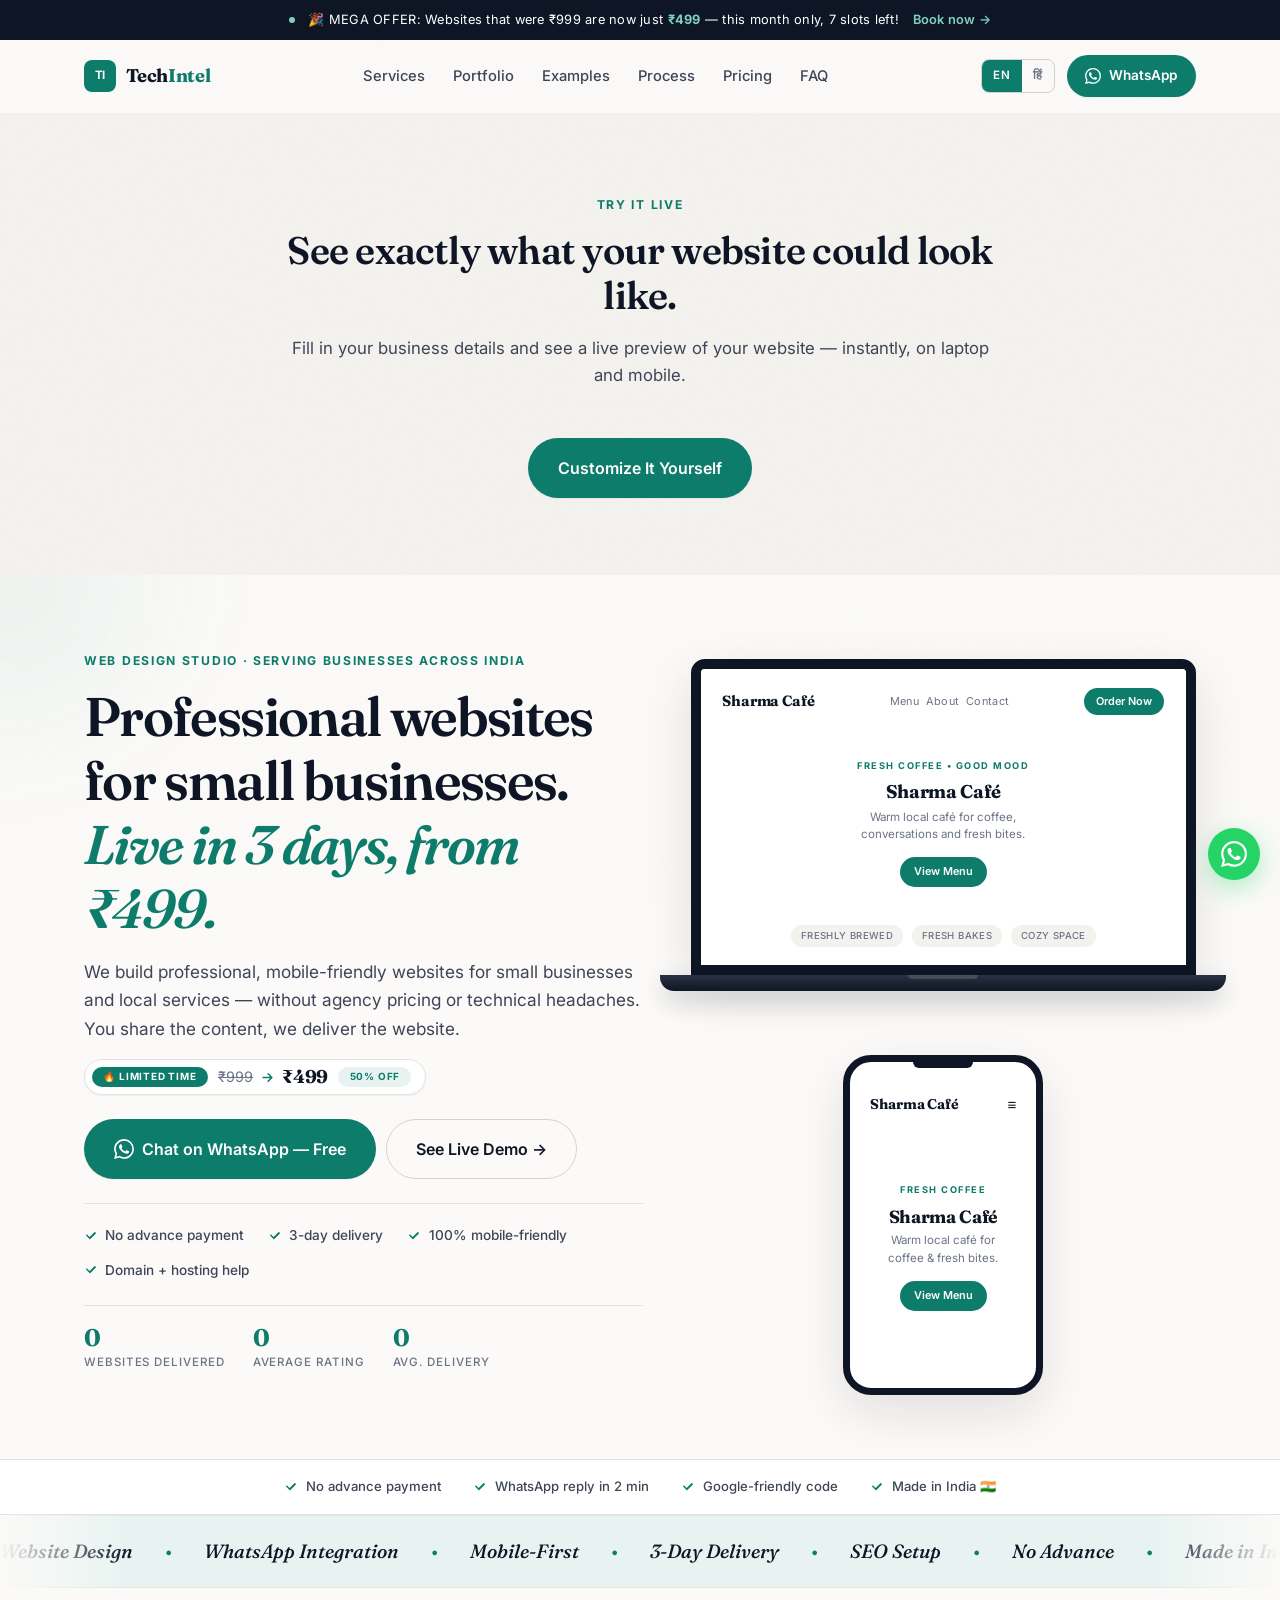
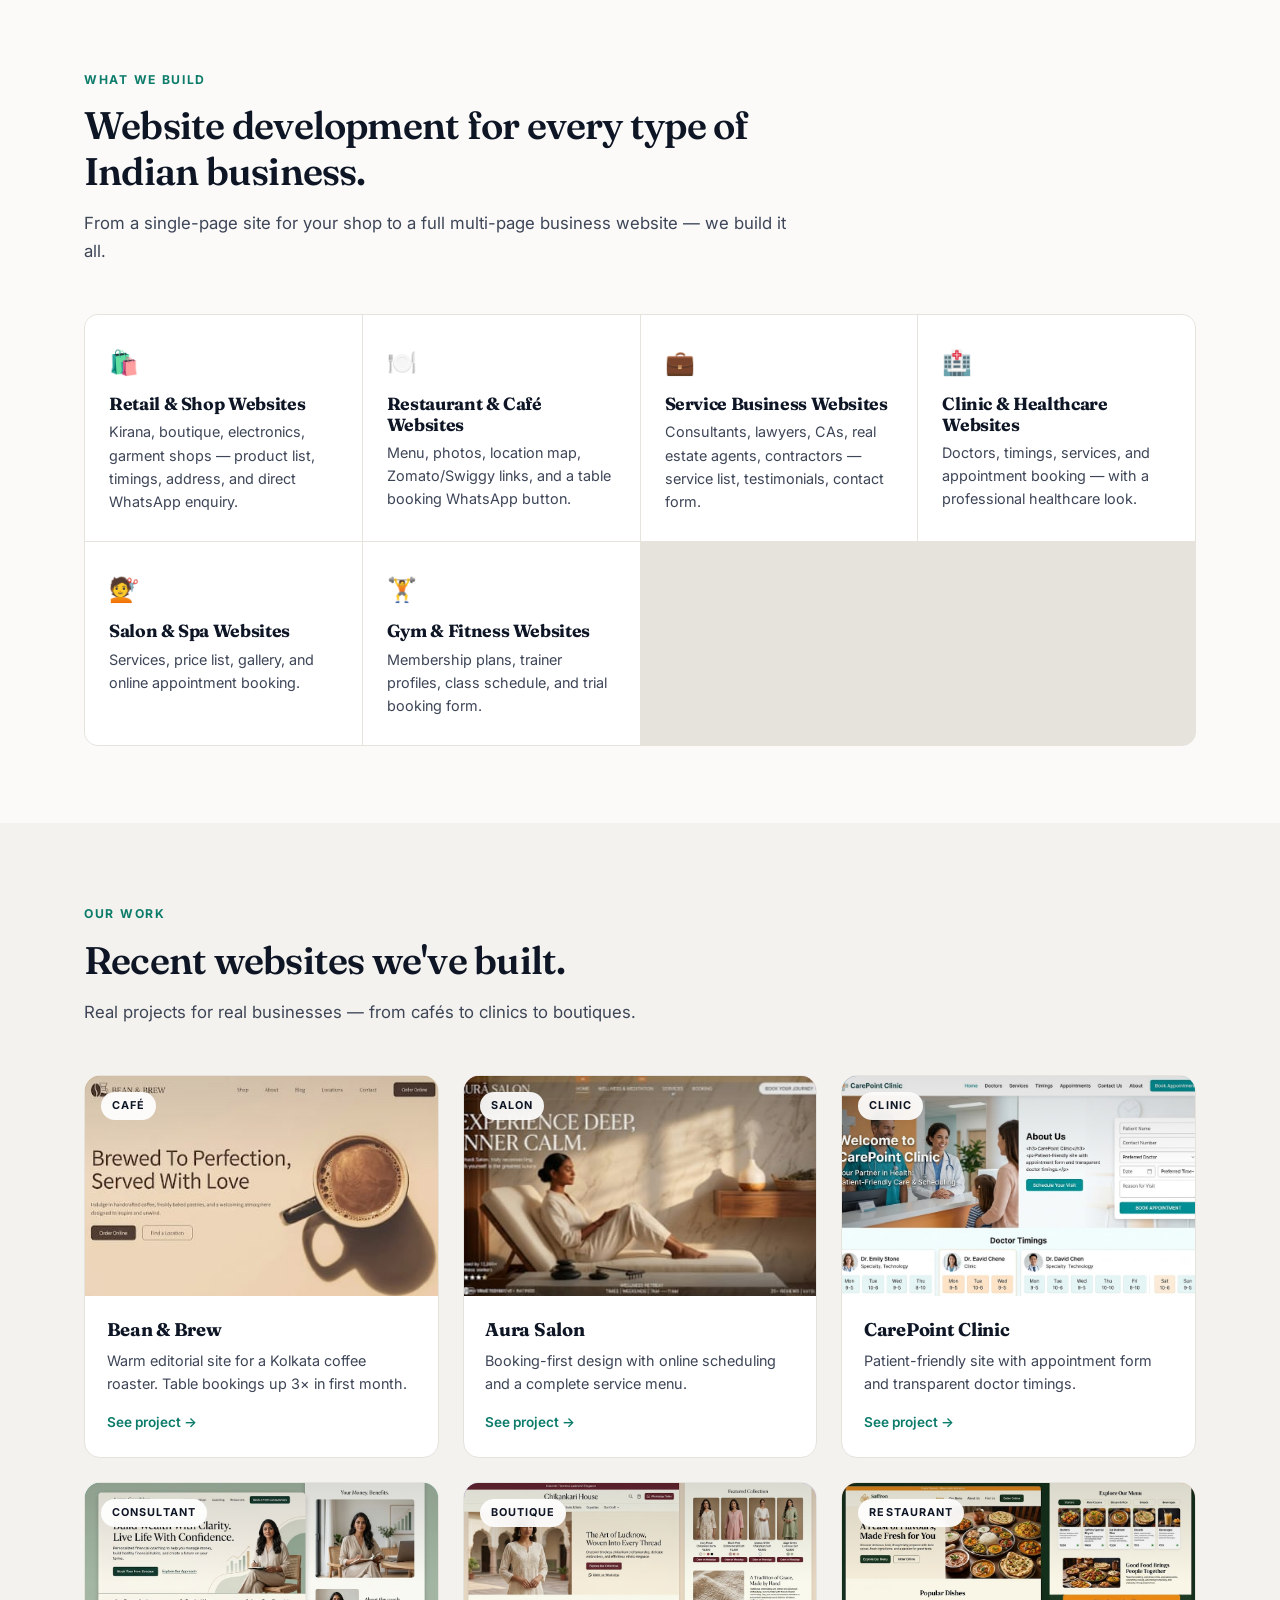
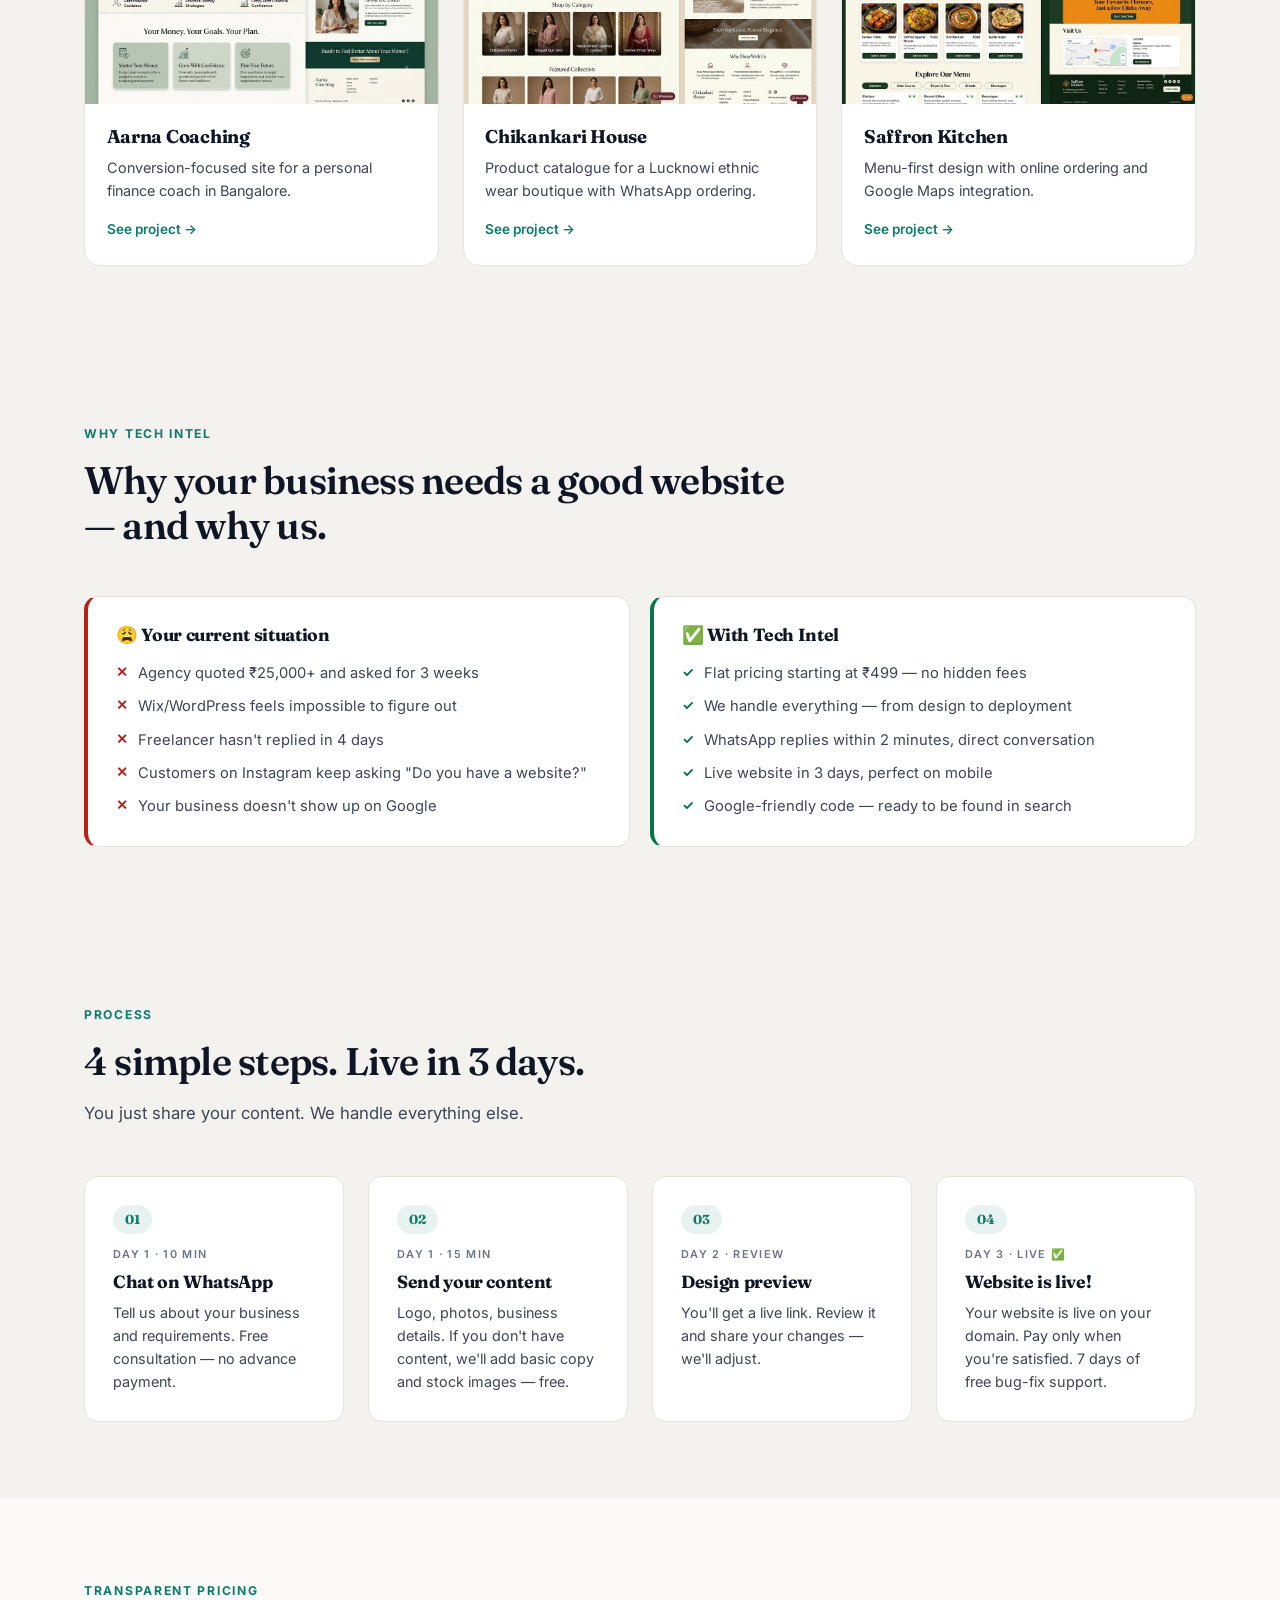
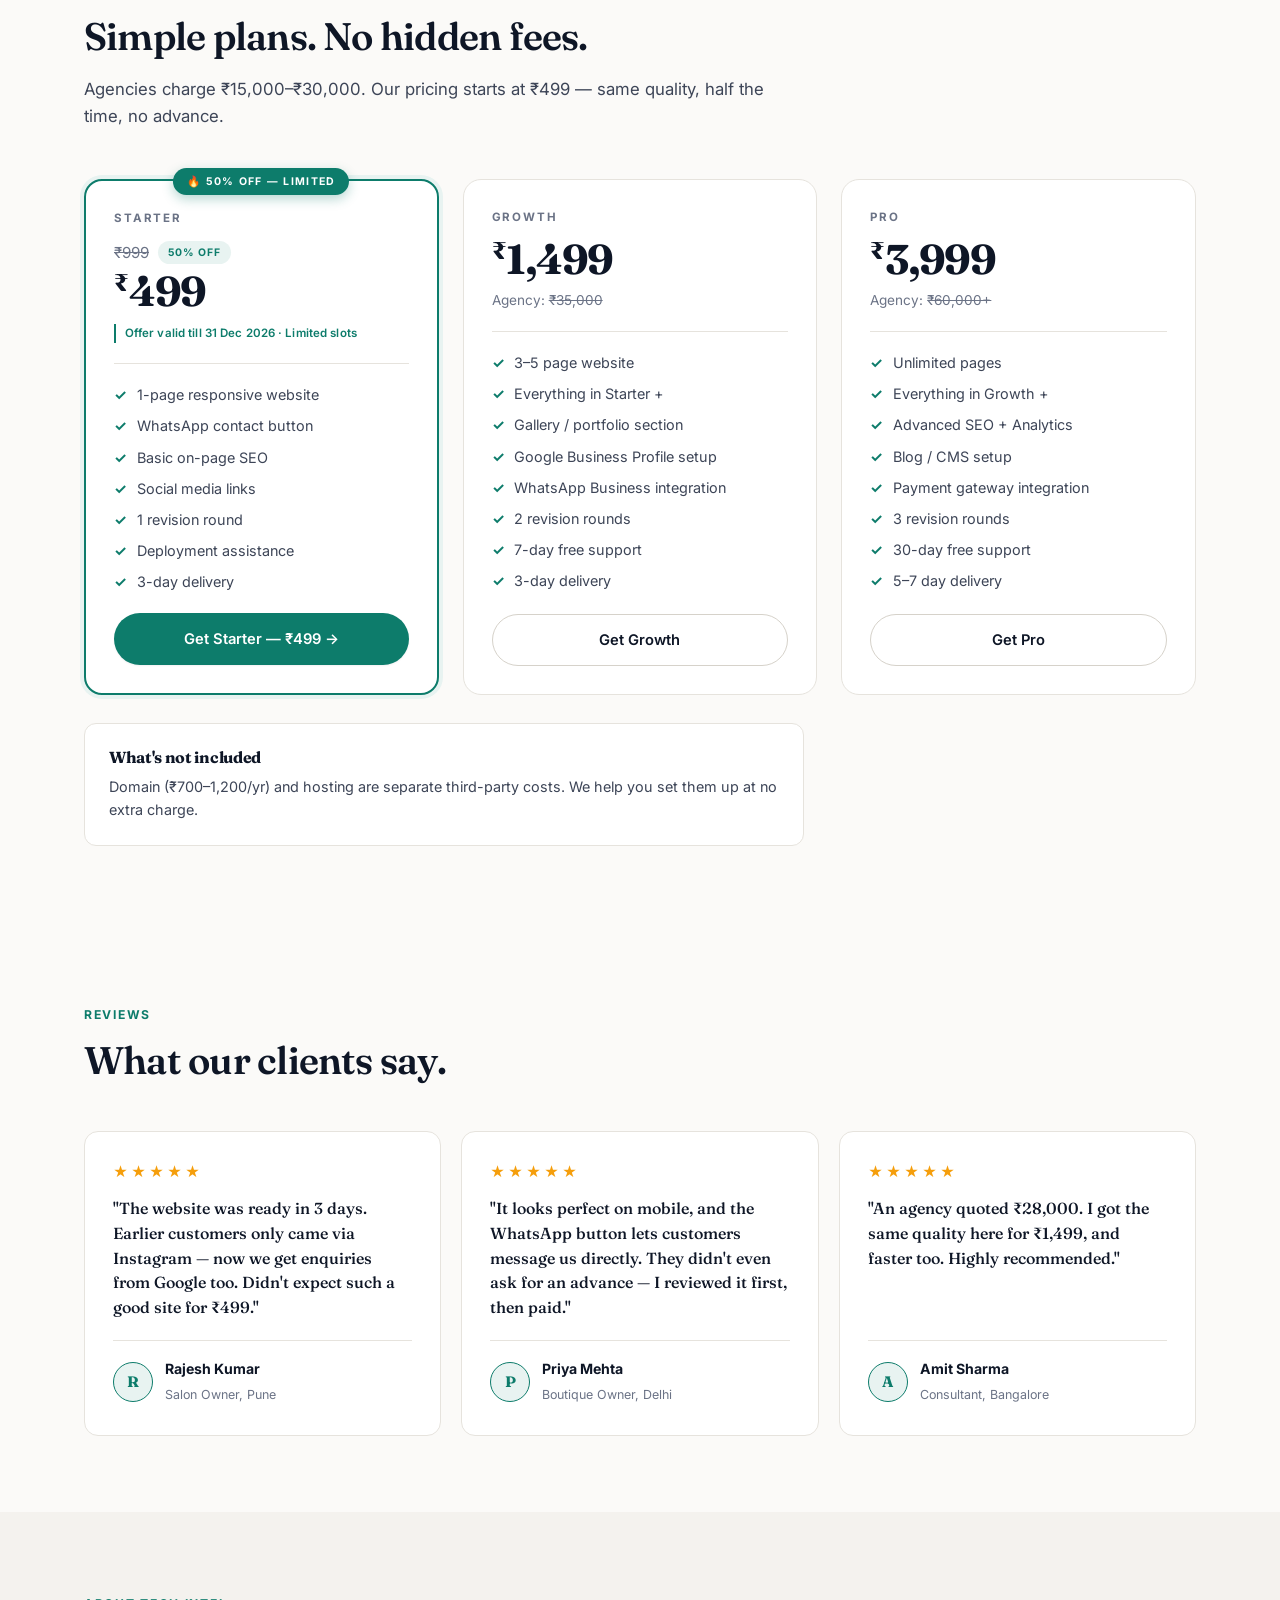
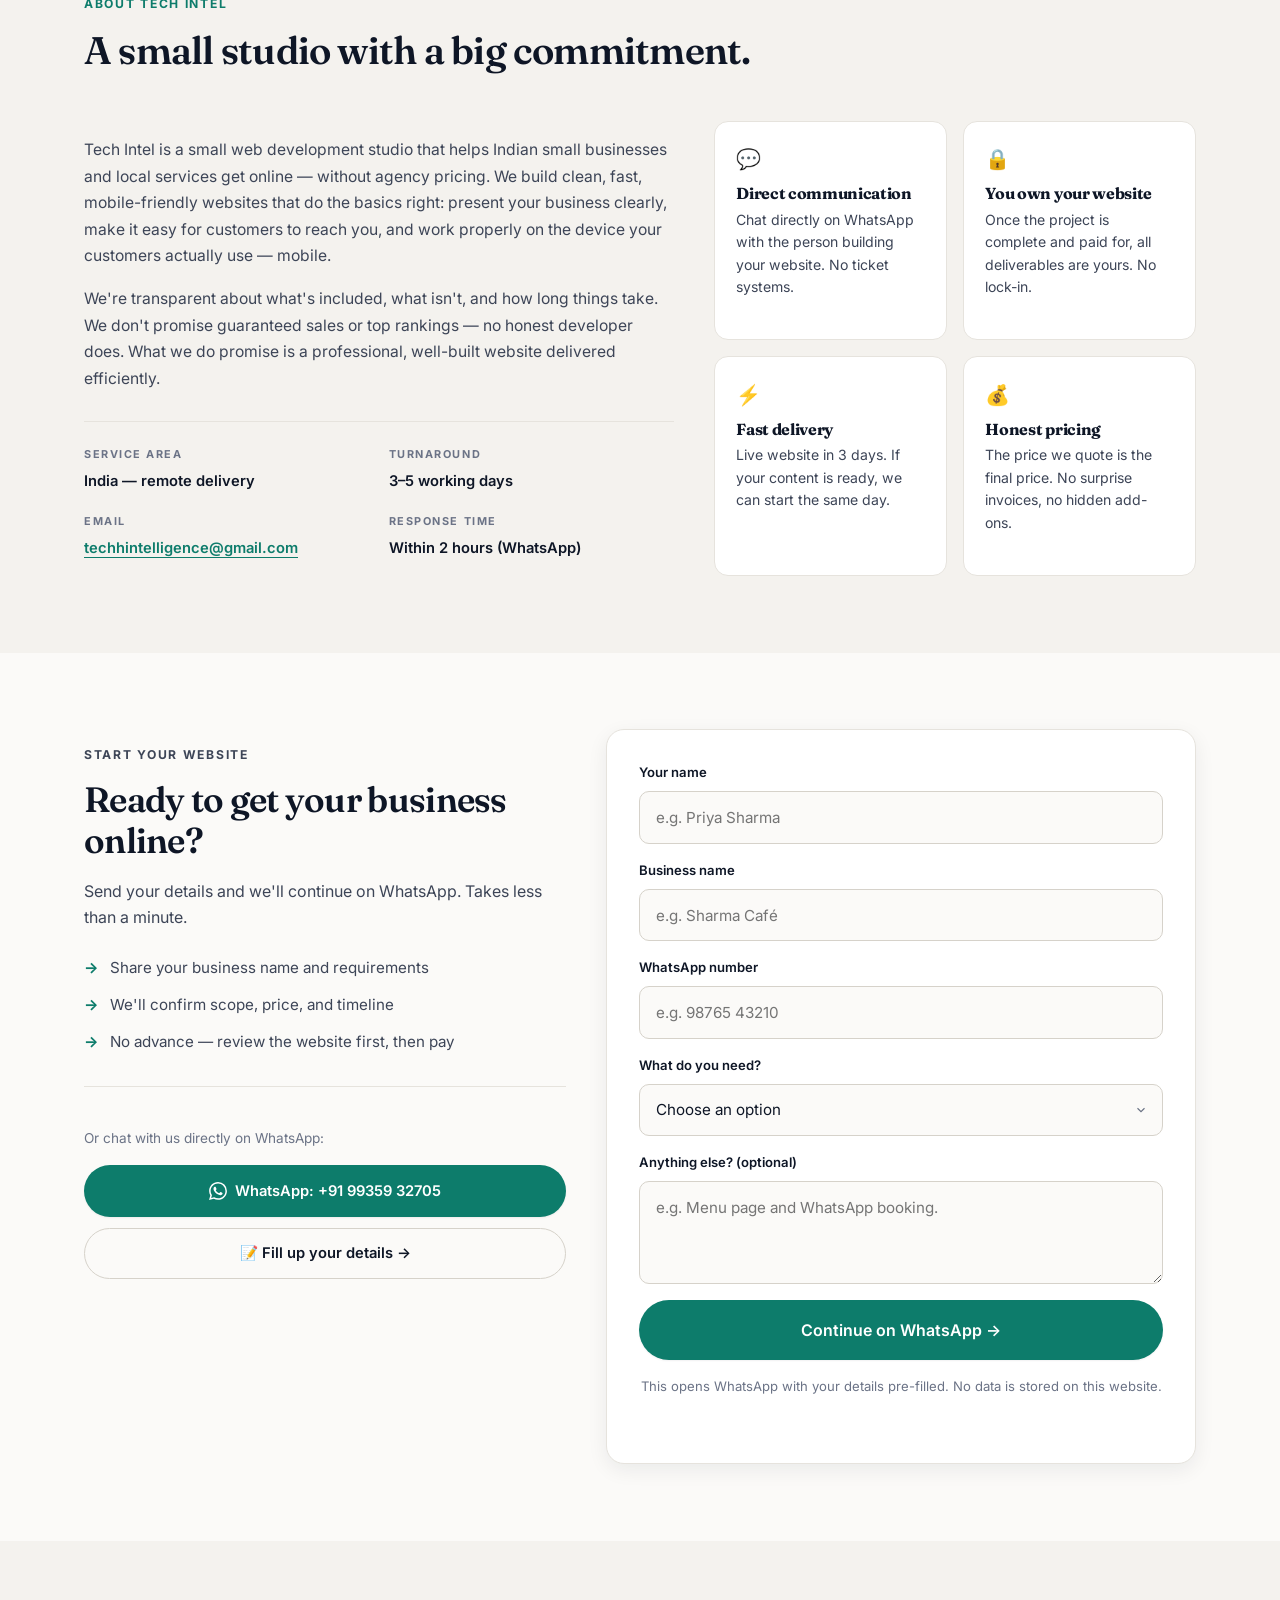
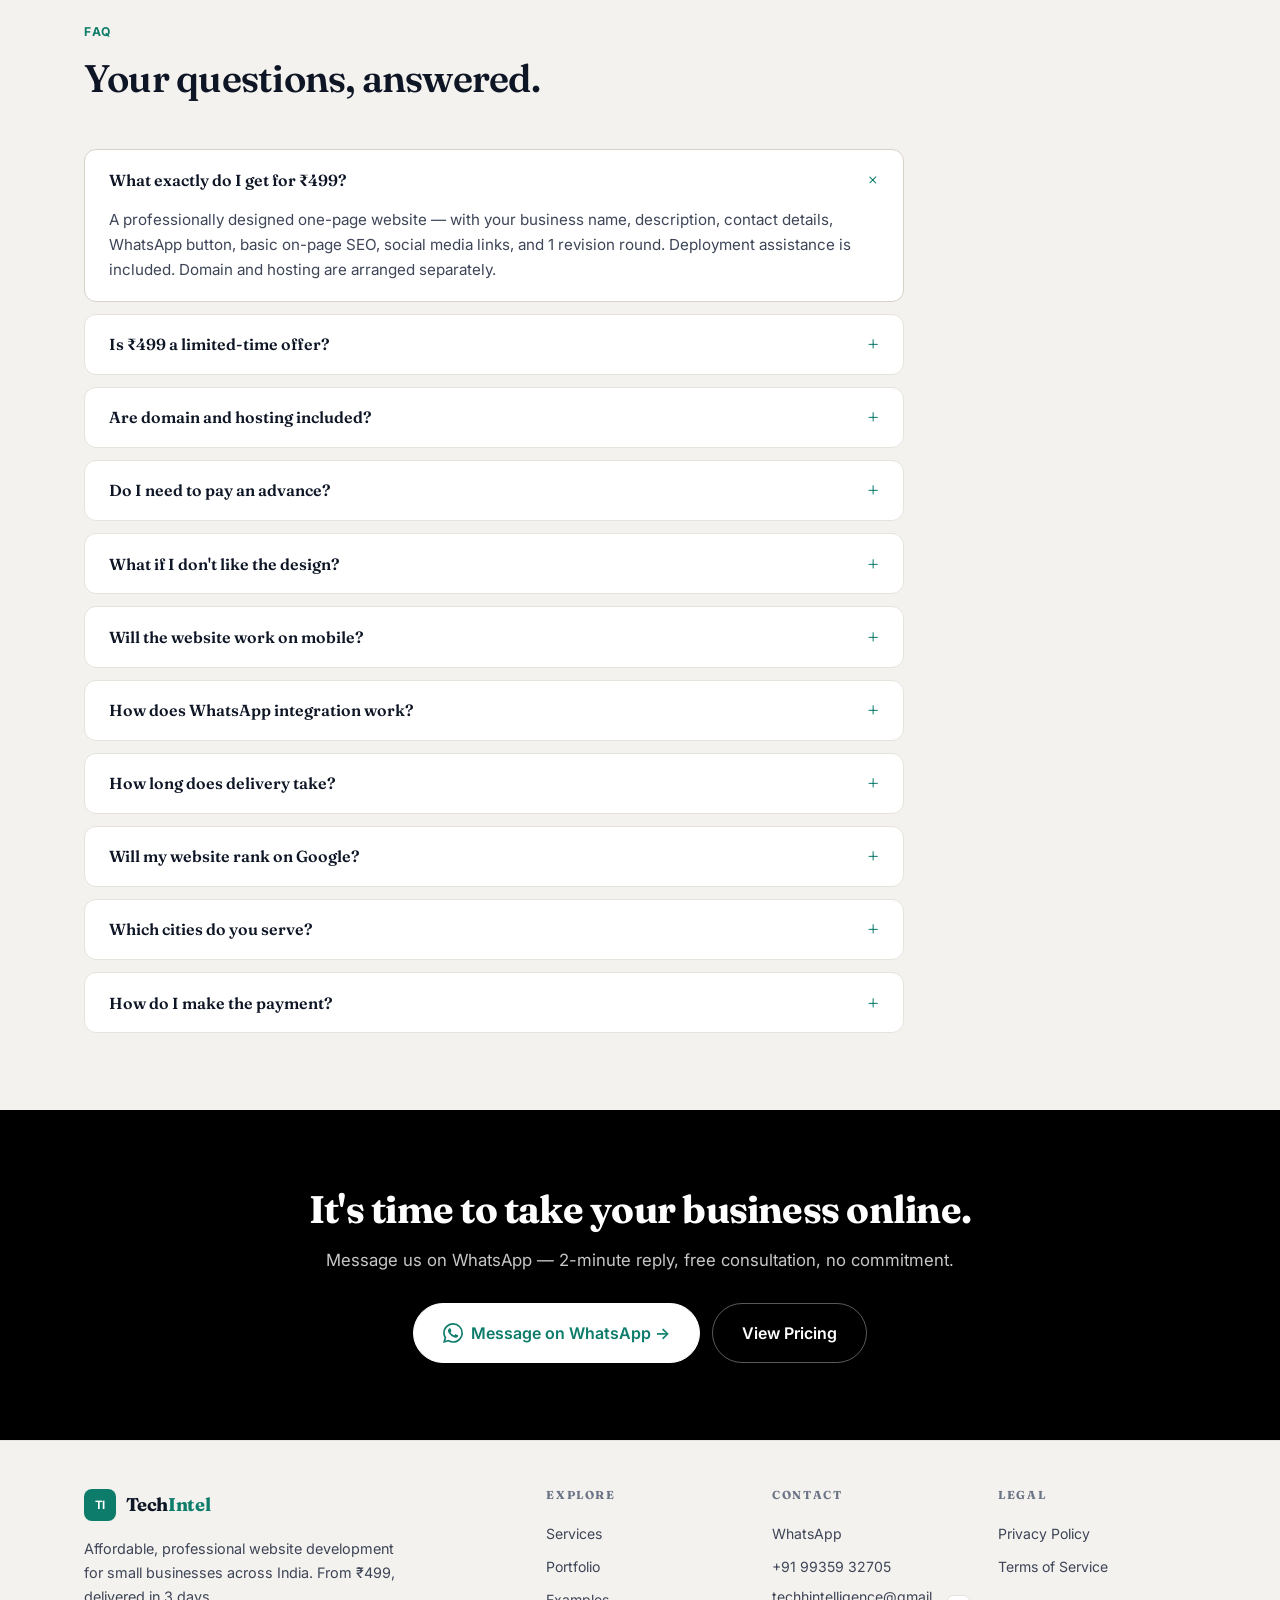
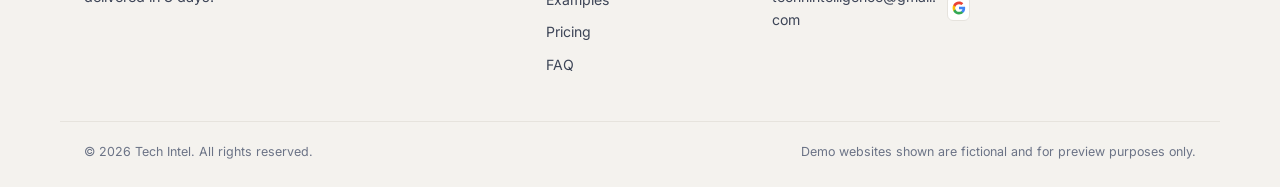
==== commit 3979c112: "Add files via upload" ====
--- a/index.html
+++ b/index.html
@@ -1,1027 +1,1028 @@
-<!DOCTYPE html>
-<html lang="en-IN">
-<head>
-<meta charset="UTF-8">
-<meta name="viewport" content="width=device-width, initial-scale=1.0">
-<meta http-equiv="X-UA-Compatible" content="IE=edge">
-
-<title>Website Development Company India | Business Websites from ₹499 — Tech Intel</title>
-<meta name="description" content="Tech Intel builds mobile-friendly business websites from ₹499 (50% OFF from ₹999). WhatsApp integration, SEO setup, 3-day delivery. Trusted by 50+ Indian small businesses.">
-<meta name="keywords" content="website development company India, website design for small business, affordable website, business website India, ₹499 website, WhatsApp website">
-<meta name="author" content="Tech Intel">
-<meta name="robots" content="index, follow, max-image-preview:large, max-snippet:-1">
-<link rel="canonical" href="https://aiintel.netlify.app/">
-<link rel="alternate" hreflang="en-in" href="https://aiintel.netlify.app/">
-<link rel="alternate" hreflang="hi-in" href="https://aiintel.netlify.app/?lang=hi">
-
-<meta property="og:type" content="website">
-<meta property="og:url" content="https://aiintel.netlify.app/">
-<meta property="og:title" content="Website Development from ₹499 (50% OFF) — Tech Intel">
-<meta property="og:description" content="Professional mobile-friendly websites from ₹499. WhatsApp integration, SEO setup, 3-day delivery.">
-<meta property="og:image" content="https://aiintel.netlify.app/og-image.jpg">
-<meta property="og:image:width" content="1200">
-<meta property="og:image:height" content="630">
-<meta property="og:locale" content="en_IN">
-<meta property="og:locale:alternate" content="hi_IN">
-<meta property="og:site_name" content="Tech Intel">
-
-<meta name="twitter:card" content="summary_large_image">
-<meta name="twitter:title" content="Website Development from ₹499 (50% OFF) — Tech Intel">
-<meta name="twitter:description" content="Mobile-friendly business websites from ₹499. 3-day delivery.">
-<meta name="twitter:image" content="https://aiintel.netlify.app/og-image.jpg">
-
-<meta name="theme-color" content="#FBFAF8">
-<meta name="apple-mobile-web-app-capable" content="yes">
-<link rel="icon" type="image/svg+xml" href="data:image/svg+xml,<svg xmlns='http://www.w3.org/2000/svg' viewBox='0 0 100 100'><rect width='100' height='100' rx='22' fill='%230D7C6B'/><text x='50' y='68' font-size='52' font-family='sans-serif' font-weight='700' fill='%23FFFFFF' text-anchor='middle'>TI</text></svg>">
-<link rel="manifest" href="/site.webmanifest">
-
-<link rel="preconnect" href="https://fonts.googleapis.com">
-<link rel="preconnect" href="https://fonts.gstatic.com" crossorigin>
-<link href="https://fonts.googleapis.com/css2?family=Fraunces:opsz,wght@9..144,400;9..144,500;9..144,600;9..144,700&family=Inter:wght@400;500;600;700&family=Noto+Sans+Devanagari:wght@400;500;600;700&display=swap" rel="stylesheet">
-
-<link rel="stylesheet" href="styles.css">
-
-<script type="application/ld+json">
-{
-  "@context": "https://schema.org",
-  "@type": "Organization",
-  "@id": "https://aiintel.netlify.app/#organization",
-  "name": "Tech Intel",
-  "url": "https://aiintel.netlify.app/",
-  "logo": "https://aiintel.netlify.app/logo.png",
-  "email": "techhintelligence@gmail.com",
-  "description": "Website development company building affordable, mobile-friendly business websites for Indian small businesses.",
-  "contactPoint": [{
-    "@type": "ContactPoint",
-    "telephone": "+91-9935932705",
-    "email": "techhintelligence@gmail.com",
-    "contactType": "customer service",
-    "areaServed": "IN",
-    "availableLanguage": ["en", "hi"]
-  }],
-  "address": { "@type": "PostalAddress", "addressCountry": "IN" }
-}
-</script>
-
-<script type="application/ld+json">
-{
-  "@context": "https://schema.org",
-  "@type": "ProfessionalService",
-  "@id": "https://aiintel.netlify.app/#service",
-  "name": "Tech Intel — Website Development",
-  "image": "https://aiintel.netlify.app/og-image.jpg",
-  "url": "https://aiintel.netlify.app/",
-  "telephone": "+91-9935932705",
-  "email": "techhintelligence@gmail.com",
-  "priceRange": "₹499–₹3,999",
-  "currenciesAccepted": "INR",
-  "paymentAccepted": "UPI, Bank Transfer",
-  "areaServed": [{ "@type": "Country", "name": "India" }],
-  "serviceType": ["Website Development","Business Website Design","One-Page Website","WhatsApp Business Website"],
-  "aggregateRating": {
-    "@type": "AggregateRating",
-    "ratingValue": "4.8",
-    "reviewCount": "50",
-    "bestRating": "5"
-  },
-  "hasOfferCatalog": {
-    "@type": "OfferCatalog",
-    "name": "Website Development Packages",
-    "itemListElement": [
-      { "@type": "Offer", "name": "Starter Website — Limited Time Offer", "description": "One-page responsive business website. Regular price ₹999, now ₹499.", "price": "499", "priceCurrency": "INR", "availability": "https://schema.org/InStock", "priceValidUntil": "2026-12-31" },
-      { "@type": "Offer", "name": "Growth Website", "price": "1499", "priceCurrency": "INR", "availability": "https://schema.org/InStock" },
-      { "@type": "Offer", "name": "Pro Website", "price": "3999", "priceCurrency": "INR", "availability": "https://schema.org/InStock" }
-    ]
-  }
-}
-</script>
-
-<script type="application/ld+json">
-{
-  "@context": "https://schema.org",
-  "@type": "FAQPage",
-  "mainEntity": [
-    { "@type": "Question", "name": "What exactly do I get for ₹499?", "acceptedAnswer": { "@type": "Answer", "text": "A professionally designed one-page website with your business name, description, contact details, WhatsApp button, basic on-page SEO, social media links, and 1 revision round. Domain and hosting arranged separately." } },
-    { "@type": "Question", "name": "Is ₹499 a limited-time offer?", "acceptedAnswer": { "@type": "Answer", "text": "Yes. The regular price is ₹999. The ₹499 offer is available for a limited period and for a limited number of new clients each month." } },
-    { "@type": "Question", "name": "Do I need to pay an advance?", "acceptedAnswer": { "@type": "Answer", "text": "No advance payment is required. You review the website first and pay only when satisfied." } },
-    { "@type": "Question", "name": "Will the website work on mobile?", "acceptedAnswer": { "@type": "Answer", "text": "Yes. Every website is mobile-first and tested on phone, tablet, and desktop." } },
-    { "@type": "Question", "name": "How long does delivery take?", "acceptedAnswer": { "@type": "Answer", "text": "Typical delivery is 3–5 working days after receiving your content and confirming the scope." } },
-    { "@type": "Question", "name": "Is domain and hosting included?", "acceptedAnswer": { "@type": "Answer", "text": "No. Domain and hosting are separate third-party costs. We help you set them up at no extra charge." } },
-    { "@type": "Question", "name": "Can I connect WhatsApp to my website?", "acceptedAnswer": { "@type": "Answer", "text": "Yes. All packages include a WhatsApp contact button that opens a chat with your business number." } },
-    { "@type": "Question", "name": "Which cities in India do you serve?", "acceptedAnswer": { "@type": "Answer", "text": "We serve all of India remotely — Mumbai, Delhi, Bangalore, Pune, Hyderabad, Chennai, Kolkata, and every other city." } }
-  ]
-}
-</script>
-</head>
-<body>
-
-<a class="skip-link" href="#main" data-i18n="skip">Skip to main content</a>
-<div class="noise-overlay" aria-hidden="true"></div>
-
-<div class="announce" role="region" aria-label="Announcement">
-  <div class="container announce-inner">
-    <span class="announce-dot" aria-hidden="true"></span>
-    <span data-i18n-html="announce.text">🎉 MEGA OFFER: Websites that were ₹999 are now just <strong>₹499</strong> — this month only, 7 slots left!</span>
-    <a href="https://wa.me/919935932705?text=Hi%2C%20I%20want%20the%20%E2%82%B9499%20offer" target="_blank" rel="noopener" class="announce-link" data-i18n="announce.cta">Book now →</a>
-  </div>
-</div>
-
-<header class="site-header" id="siteHeader">
-  <div class="container nav-wrap">
-    <a href="#top" class="brand" aria-label="Tech Intel home">
-      <span class="brand-mark" aria-hidden="true">TI</span>
-      <span class="brand-text">Tech<span>Intel</span></span>
-    </a>
-
-    <nav class="nav-desktop" aria-label="Primary">
-      <a href="#services" data-i18n="nav.services">Services</a>
-      <a href="#portfolio">Portfolio</a>
-      <a href="#examples" data-i18n="nav.examples">Examples</a>
-      <a href="#process" data-i18n="nav.process">Process</a>
-      <a href="#pricing" data-i18n="nav.pricing">Pricing</a>
-      <a href="#faq" data-i18n="nav.faq">FAQ</a>
-    </nav>
-
-    <div class="nav-right">
-      <div class="lang-toggle" role="group" aria-label="Language">
-        <button type="button" class="lang-opt active" data-lang="en" aria-pressed="true">EN</button>
-        <button type="button" class="lang-opt" data-lang="hi" aria-pressed="false">हिं</button>
-      </div>
-
-      <a href="https://wa.me/919935932705?text=Hi%2C%20I%20want%20a%20website" class="btn btn-primary btn-sm nav-cta" target="_blank" rel="noopener">
-        <svg width="16" height="16" viewBox="0 0 24 24" fill="currentColor" aria-hidden="true"><path d="M17.472 14.382c-.297-.149-1.758-.867-2.03-.967-.273-.099-.471-.148-.67.15-.197.297-.767.966-.94 1.164-.173.199-.347.223-.644.075-.297-.15-1.255-.463-2.39-1.475-.883-.788-1.48-1.761-1.653-2.059-.173-.297-.018-.458.13-.606.134-.133.298-.347.446-.52.149-.174.198-.298.298-.497.099-.198.05-.371-.025-.52-.075-.149-.669-1.612-.916-2.207-.242-.579-.487-.5-.669-.51-.173-.008-.371-.01-.57-.01-.198 0-.52.074-.792.372-.272.297-1.04 1.016-1.04 2.479 0 1.462 1.065 2.875 1.213 3.074.149.198 2.096 3.2 5.077 4.487.709.306 1.262.489 1.694.625.712.227 1.36.195 1.871.118.571-.085 1.758-.719 2.006-1.413.248-.694.248-1.289.173-1.413-.074-.124-.272-.198-.57-.347m-5.421 7.403h-.004a9.87 9.87 0 01-5.031-1.378l-.361-.214-3.741.982.998-3.648-.235-.374a9.86 9.86 0 01-1.51-5.26c.001-5.45 4.436-9.884 9.888-9.884 2.64 0 5.122 1.03 6.988 2.898a9.825 9.825 0 012.893 6.994c-.003 5.45-4.437 9.884-9.885 9.884m8.413-18.297A11.815 11.815 0 0012.05 0C5.495 0 .16 5.335.157 11.892c0 2.096.547 4.142 1.588 5.945L.057 24l6.305-1.654a11.882 11.882 0 005.683 1.448h.005c6.554 0 11.89-5.335 11.893-11.893a11.821 11.821 0 00-3.48-8.413z"/></svg>
-        WhatsApp
-      </a>
-    </div>
-
-    <button class="nav-toggle" id="navToggle" aria-expanded="false" aria-controls="mobileNav" aria-label="Open menu">
-      <span></span><span></span><span></span>
-    </button>
-  </div>
-
-  <nav class="nav-mobile" id="mobileNav" aria-label="Mobile" hidden>
-    <div class="lang-toggle lang-toggle-mobile" role="group" aria-label="Language">
-      <button type="button" class="lang-opt active" data-lang="en" aria-pressed="true">EN</button>
-      <button type="button" class="lang-opt" data-lang="hi" aria-pressed="false">हिं</button>
-    </div>
-    <a href="#services" data-i18n="nav.services">Services</a>
-    <a href="#portfolio">Portfolio</a>
-    <a href="#examples" data-i18n="nav.examples">Examples</a>
-    <a href="#process" data-i18n="nav.process">Process</a>
-    <a href="#pricing" data-i18n="nav.pricing">Pricing</a>
-    <a href="#faq" data-i18n="nav.faq">FAQ</a>
-    <a href="https://wa.me/919935932705?text=Hi%2C%20I%20want%20a%20website" class="btn btn-primary" target="_blank" rel="noopener" data-i18n="nav.cta">Get My Website →</a>
-  </nav>
-</header>
-
-<main id="main">
-
-<section class="section section-alt" id="try-live">
-  <div class="container">
-    <div class="section-head reveal" style="text-align: center; margin-inline: auto;">
-      <p class="eyebrow" data-i18n="try.eyebrow">Try it live</p>
-      <h2 data-i18n="examples.h2">Your Website, Your Style. Try It Live!</h2>
-      <p class="section-sub" data-i18n="try.sub">Fill in your business details and see a live preview of your website — instantly, on laptop and mobile.</p>
-    </div>
-
-    <div style="display: flex; justify-content: center; align-items: center;">
-      <button
-        type="button"
-        id="openCustomizer"
-        class="btn btn-primary btn-lg"
-        data-i18n="examples.cta2"
-      >
-        Customize It Yourself
-      </button>
-    </div>
-  </div>
-</section>
-
-<section class="hero" id="top">
-  <div class="hero-glow" id="heroGlow" aria-hidden="true"></div>
-  <div class="container hero-grid">
-    <div class="hero-copy">
-      <p class="eyebrow"><span data-i18n="hero.eyebrow">Web design studio · Serving businesses across India</span></p>
-      <h1 data-i18n-html="hero.h1">Professional websites for small businesses. <span class="accent-text">Live in 3 days, from ₹499.</span></h1>
-      <p class="hero-sub" data-i18n="hero.sub">We build professional, mobile-friendly websites for small businesses and local services — without agency pricing or technical headaches. You share the content, we deliver the website.</p>
-
-      <div class="hero-offer-pill" role="status" aria-label="Limited time offer">
-        <span class="offer-badge" data-i18n="offer.badge">🔥 LIMITED TIME</span>
-        <span class="offer-prices">
-          <s class="offer-old">₹999</s>
-          <svg class="offer-arrow" width="16" height="16" viewBox="0 0 24 24" fill="none" aria-hidden="true">
-            <path d="M5 12h14m-6-6 6 6-6 6" stroke="currentColor" stroke-width="2.5" stroke-linecap="round" stroke-linejoin="round"/>
-          </svg>
-          <strong class="offer-new">₹499</strong>
-        </span>
-        <span class="offer-save" data-i18n="offer.save">50% OFF</span>
-      </div>
-
-      <div class="hero-actions">
-        <a href="https://wa.me/919935932705?text=Hi%2C%20I%20want%20the%20%E2%82%B9499%20offer" class="btn btn-primary btn-lg" target="_blank" rel="noopener" data-track="hero-whatsapp">
-          <svg width="20" height="20" viewBox="0 0 24 24" fill="currentColor" aria-hidden="true"><path d="M17.472 14.382c-.297-.149-1.758-.867-2.03-.967-.273-.099-.471-.148-.67.15-.197.297-.767.966-.94 1.164-.173.199-.347.223-.644.075-.297-.15-1.255-.463-2.39-1.475-.883-.788-1.48-1.761-1.653-2.059-.173-.297-.018-.458.13-.606.134-.133.298-.347.446-.52.149-.174.198-.298.298-.497.099-.198.05-.371-.025-.52-.075-.149-.669-1.612-.916-2.207-.242-.579-.487-.5-.669-.51-.173-.008-.371-.01-.57-.01-.198 0-.52.074-.792.372-.272.297-1.04 1.016-1.04 2.479 0 1.462 1.065 2.875 1.213 3.074.149.198 2.096 3.2 5.077 4.487.709.306 1.262.489 1.694.625.712.227 1.36.195 1.871.118.571-.085 1.758-.719 2.006-1.413.248-.694.248-1.289.173-1.413-.074-.124-.272-.198-.57-.347m-5.421 7.403h-.004a9.87 9.87 0 01-5.031-1.378l-.361-.214-3.741.982.998-3.648-.235-.374a9.86 9.86 0 01-1.51-5.26c.001-5.45 4.436-9.884 9.888-9.884 2.64 0 5.122 1.03 6.988 2.898a9.825 9.825 0 012.893 6.994c-.003 5.45-4.437 9.884-9.885 9.884m8.413-18.297A11.815 11.815 0 0012.05 0C5.495 0 .16 5.335.157 11.892c0 2.096.547 4.142 1.588 5.945L.057 24l6.305-1.654a11.882 11.882 0 005.683 1.448h.005c6.554 0 11.89-5.335 11.893-11.893a11.821 11.821 0 00-3.48-8.413z"/></svg>
-          <span data-i18n="hero.cta1">Chat on WhatsApp — Free</span>
-        </a>
-        <a href="#examples" class="btn btn-ghost btn-lg" data-i18n="hero.cta2">See Live Demo →</a>
-      </div>
-
-      <ul class="hero-points" aria-label="Key benefits">
-        <li><svg viewBox="0 0 20 20" aria-hidden="true"><path d="M16.7 5.3a1 1 0 0 1 0 1.4l-7.5 7.5a1 1 0 0 1-1.4 0L3.3 9.7a1 1 0 1 1 1.4-1.4l3.3 3.3 6.8-6.8a1 1 0 0 1 1.4 0Z"/></svg><span data-i18n="hero.point1">No advance payment</span></li>
-        <li><svg viewBox="0 0 20 20" aria-hidden="true"><path d="M16.7 5.3a1 1 0 0 1 0 1.4l-7.5 7.5a1 1 0 0 1-1.4 0L3.3 9.7a1 1 0 1 1 1.4-1.4l3.3 3.3 6.8-6.8a1 1 0 0 1 1.4 0Z"/></svg><span data-i18n="hero.point2">3-day delivery</span></li>
-        <li><svg viewBox="0 0 20 20" aria-hidden="true"><path d="M16.7 5.3a1 1 0 0 1 0 1.4l-7.5 7.5a1 1 0 0 1-1.4 0L3.3 9.7a1 1 0 1 1 1.4-1.4l3.3 3.3 6.8-6.8a1 1 0 0 1 1.4 0Z"/></svg><span data-i18n="hero.point3">100% mobile-friendly</span></li>
-        <li><svg viewBox="0 0 20 20" aria-hidden="true"><path d="M16.7 5.3a1 1 0 0 1 0 1.4l-7.5 7.5a1 1 0 0 1-1.4 0L3.3 9.7a1 1 0 1 1 1.4-1.4l3.3 3.3 6.8-6.8a1 1 0 0 1 1.4 0Z"/></svg><span data-i18n="hero.point4">Domain + hosting help</span></li>
-      </ul>
-
-      <div class="hero-stats">
-        <div><strong data-count="50" data-suffix="+">0</strong><span data-i18n="hero.stat1">Websites delivered</span></div>
-        <div><strong data-count="4.8" data-suffix="★" data-decimal="1">0</strong><span data-i18n="hero.stat2">Average rating</span></div>
-        <div><strong data-count="3" data-suffix=" days">0</strong><span data-i18n="hero.stat3">Avg. delivery</span></div>
-      </div>
-    </div>
-
-    <div class="hero-visual" aria-hidden="true">
-      <!-- LAPTOP -->
-      <div class="mock-laptop">
-        <div class="mock-laptop-screen">
-          <div class="mock-site mock-cafe">
-            <div class="mock-nav">
-              <span class="mock-logo">Sharma Café</span>
-              <span class="mock-links">Menu&nbsp;&nbsp;About&nbsp;&nbsp;Contact</span>
-              <span class="mock-cta">Order Now</span>
-            </div>
-            <div class="mock-hero">
-              <span class="mock-kicker">Fresh coffee • Good mood</span>
-              <h3>Sharma Café</h3>
-              <p>Warm local café for coffee, conversations and fresh bites.</p>
-              <span class="mock-btn">View Menu</span>
-            </div>
-            <div class="mock-features">
-              <span>Freshly Brewed</span><span>Fresh Bakes</span><span>Cozy Space</span>
-            </div>
-          </div>
-        </div>
-        <div class="mock-laptop-base"></div>
-      </div>
-
-      <!-- PHONE -->
-      <div class="mock-phone">
-        <div class="mock-phone-notch"></div>
-        <div class="mock-site mock-cafe">
-          <div class="mock-nav">
-            <span class="mock-logo">Sharma Café</span>
-            <span class="mock-burger">≡</span>
-          </div>
-          <div class="mock-hero">
-            <span class="mock-kicker">Fresh coffee</span>
-            <h3>Sharma Café</h3>
-            <p>Warm local café for coffee & fresh bites.</p>
-            <span class="mock-btn">View Menu</span>
-          </div>
-        </div>
-      </div>
-    </div>
-  </div>
-</section>
-<section class="trust-strip">
-  <div class="container trust-strip-inner">
-    <span class="trust-item"><svg viewBox="0 0 20 20"><path d="M16.7 5.3a1 1 0 0 1 0 1.4l-7.5 7.5a1 1 0 0 1-1.4 0L3.3 9.7a1 1 0 1 1 1.4-1.4l3.3 3.3 6.8-6.8a1 1 0 0 1 1.4 0Z"/></svg><span data-i18n="trust.1">No advance payment</span></span>
-    <span class="trust-item"><svg viewBox="0 0 20 20"><path d="M16.7 5.3a1 1 0 0 1 0 1.4l-7.5 7.5a1 1 0 0 1-1.4 0L3.3 9.7a1 1 0 1 1 1.4-1.4l3.3 3.3 6.8-6.8a1 1 0 0 1 1.4 0Z"/></svg><span data-i18n="trust.2">WhatsApp reply in 2 min</span></span>
-    <span class="trust-item"><svg viewBox="0 0 20 20"><path d="M16.7 5.3a1 1 0 0 1 0 1.4l-7.5 7.5a1 1 0 0 1-1.4 0L3.3 9.7a1 1 0 1 1 1.4-1.4l3.3 3.3 6.8-6.8a1 1 0 0 1 1.4 0Z"/></svg><span data-i18n="trust.3">Google-friendly code</span></span>
-    <span class="trust-item"><svg viewBox="0 0 20 20"><path d="M16.7 5.3a1 1 0 0 1 0 1.4l-7.5 7.5a1 1 0 0 1-1.4 0L3.3 9.7a1 1 0 1 1 1.4-1.4l3.3 3.3 6.8-6.8a1 1 0 0 1 1.4 0Z"/></svg><span data-i18n="trust.4">Made in India 🇮🇳</span></span>
-  </div>
-</section>
-
-<div class="marquee" aria-hidden="true">
-  <div class="marquee-track">
-    <span>Website Design</span><span>•</span>
-    <span>WhatsApp Integration</span><span>•</span>
-    <span>Mobile-First</span><span>•</span>
-    <span>3-Day Delivery</span><span>•</span>
-    <span>SEO Setup</span><span>•</span>
-    <span>No Advance</span><span>•</span>
-    <span>Made in India</span><span>•</span>
-    <span>Google Business Profile</span><span>•</span>
-    <span>Website Design</span><span>•</span>
-    <span>WhatsApp Integration</span><span>•</span>
-    <span>Mobile-First</span><span>•</span>
-    <span>3-Day Delivery</span><span>•</span>
-    <span>SEO Setup</span><span>•</span>
-    <span>No Advance</span><span>•</span>
-    <span>Made in India</span><span>•</span>
-    <span>Google Business Profile</span><span>•</span>
-  </div>
-</div>
-
-<section class="section" id="services">
-  <div class="container">
-    <div class="section-head reveal">
-      <p class="eyebrow" data-i18n="services.eyebrow">What we build</p>
-      <h2 data-i18n="services.h2">Website development for every type of Indian business.</h2>
-      <p class="section-sub" data-i18n="services.sub">From a single-page site for your shop to a full multi-page business website — we build it all.</p>
-    </div>
-
-    <div class="services-grid">
-      <article class="service-card tilt-card">
-        <div class="service-icon" aria-hidden="true">🛍️</div>
-        <h3 data-i18n="svc.1.title">Retail & Shop Websites</h3>
-        <p data-i18n="svc.1.desc">Kirana, boutique, electronics, garment shops — product list, timings, address, and direct WhatsApp enquiry.</p>
-      </article>
-      <article class="service-card tilt-card">
-        <div class="service-icon" aria-hidden="true">🍽️</div>
-        <h3 data-i18n="svc.2.title">Restaurant & Café Websites</h3>
-        <p data-i18n="svc.2.desc">Menu, photos, location map, Zomato/Swiggy links, and a table booking WhatsApp button.</p>
-      </article>
-      <article class="service-card tilt-card">
-        <div class="service-icon" aria-hidden="true">💼</div>
-        <h3 data-i18n="svc.3.title">Service Business Websites</h3>
-        <p data-i18n="svc.3.desc">Consultants, lawyers, CAs, real estate agents, contractors — service list, testimonials, contact form.</p>
-      </article>
-      <article class="service-card tilt-card">
-        <div class="service-icon" aria-hidden="true">🏥</div>
-        <h3 data-i18n="svc.4.title">Clinic & Healthcare Websites</h3>
-        <p data-i18n="svc.4.desc">Doctors, timings, services, and appointment booking — with a professional healthcare look.</p>
-      </article>
-      <article class="service-card tilt-card">
-        <div class="service-icon" aria-hidden="true">💇</div>
-        <h3 data-i18n="svc.5.title">Salon & Spa Websites</h3>
-        <p data-i18n="svc.5.desc">Services, price list, gallery, and online appointment booking.</p>
-      </article>
-      <article class="service-card tilt-card">
-        <div class="service-icon" aria-hidden="true">🏋️</div>
-        <h3 data-i18n="svc.6.title">Gym & Fitness Websites</h3>
-        <p data-i18n="svc.6.desc">Membership plans, trainer profiles, class schedule, and trial booking form.</p>
-      </article>
-    </div>
-  </div>
-</section>
-
-<!-- PORTFOLIO -->
-<section class="section section-alt" id="portfolio">
-  <div class="container">
-    <div class="section-head reveal">
-      <p class="eyebrow">Our work</p>
-      <h2>Recent websites we've built.</h2>
-      <p class="section-sub">Real projects for real businesses — from cafés to clinics to boutiques.</p>
-    </div>
-
-    <div class="portfolio-grid">
-      <a href="#enquiry" class="portfolio-card">
-        <div class="portfolio-thumb" data-bg="images/bean-brew.jpg" style="background-image: url('images/bean-brew.jpg'), linear-gradient(135deg, #B07A32, #E8C88F);">
-          <span class="portfolio-tag">Café</span>
-        </div>
-        <div class="portfolio-body">
-          <h3>Bean & Brew</h3>
-          <p>Warm editorial site for a Kolkata coffee roaster. Table bookings up 3× in first month.</p>
-          <span class="portfolio-link">See project →</span>
-        </div>
-      </a>
-
-      <a href="#enquiry" class="portfolio-card">
-        <div class="portfolio-thumb" data-bg="images/aura-salon.jpg" style="background-image: url('images/aura-salon.jpg'), linear-gradient(135deg, #A63F6A, #E8A2C0);">
-          <span class="portfolio-tag">Salon</span>
-        </div>
-        <div class="portfolio-body">
-          <h3>Aura Salon</h3>
-          <p>Booking-first design with online scheduling and a complete service menu.</p>
-          <span class="portfolio-link">See project →</span>
-        </div>
-      </a>
-
-      <a href="#enquiry" class="portfolio-card">
-        <div class="portfolio-thumb" data-bg="images/carepoint-clinic.jpg" style="background-image: url('images/carepoint-clinic.jpg'), linear-gradient(135deg, #2F6E96, #A8CFE3);">
-          <span class="portfolio-tag">Clinic</span>
-        </div>
-        <div class="portfolio-body">
-          <h3>CarePoint Clinic</h3>
-          <p>Patient-friendly site with appointment form and transparent doctor timings.</p>
-          <span class="portfolio-link">See project →</span>
-        </div>
-      </a>
-
-      <a href="#enquiry" class="portfolio-card">
-        <div class="portfolio-thumb" data-bg="images/aarna-coaching.jpg" style="background-image: url('images/aarna-coaching.jpg'), linear-gradient(135deg, #0D7C6B, #7FCFC4);">
-          <span class="portfolio-tag">Consultant</span>
-        </div>
-        <div class="portfolio-body">
-          <h3>Aarna Coaching</h3>
-          <p>Conversion-focused site for a personal finance coach in Bangalore.</p>
-          <span class="portfolio-link">See project →</span>
-        </div>
-      </a>
-
-      <a href="#enquiry" class="portfolio-card">
-        <div class="portfolio-thumb" data-bg="images/chikankari-house.jpg" style="background-image: url('images/chikankari-house.jpg'), linear-gradient(135deg, #7A5CC7, #C6B4EE);">
-          <span class="portfolio-tag">Boutique</span>
-        </div>
-        <div class="portfolio-body">
-          <h3>Chikankari House</h3>
-          <p>Product catalogue for a Lucknowi ethnic wear boutique with WhatsApp ordering.</p>
-          <span class="portfolio-link">See project →</span>
-        </div>
-      </a>
-
-      <a href="#enquiry" class="portfolio-card">
-        <div class="portfolio-thumb" data-bg="images/saffron-kitchen.jpg" style="background-image: url('images/saffron-kitchen.jpg'), linear-gradient(135deg, #C25A2E, #F0B394);">
-          <span class="portfolio-tag">Restaurant</span>
-        </div>
-        <div class="portfolio-body">
-          <h3>Saffron Kitchen</h3>
-          <p>Menu-first design with online ordering and Google Maps integration.</p>
-          <span class="portfolio-link">See project →</span>
-        </div>
-      </a>
-    </div>
-  </div>
-</section>
-<section class="section section-alt" id="why-us">
-  <div class="container">
-    <div class="section-head reveal">
-      <p class="eyebrow" data-i18n="why.eyebrow">Why Tech Intel</p>
-      <h2 data-i18n="why.h2">Why your business needs a good website — and why us.</h2>
-    </div>
-
-    <div class="ps-grid">
-      <div class="ps-card ps-bad">
-        <h3 data-i18n="why.bad.title">😩 Your current situation</h3>
-        <ul>
-          <li data-i18n="why.bad.1">Agency quoted ₹25,000+ and asked for 3 weeks</li>
-          <li data-i18n="why.bad.2">Wix/WordPress feels impossible to figure out</li>
-          <li data-i18n="why.bad.3">Freelancer hasn't replied in 4 days</li>
-          <li data-i18n="why.bad.4">Customers on Instagram keep asking "Do you have a website?"</li>
-          <li data-i18n="why.bad.5">Your business doesn't show up on Google</li>
-        </ul>
-      </div>
-      <div class="ps-card ps-good">
-        <h3 data-i18n="why.good.title">✅ With Tech Intel</h3>
-        <ul>
-          <li data-i18n="why.good.1">Flat pricing starting at ₹499 — no hidden fees</li>
-          <li data-i18n="why.good.2">We handle everything — from design to deployment</li>
-          <li data-i18n="why.good.3">WhatsApp replies within 2 minutes, direct conversation</li>
-          <li data-i18n="why.good.4">Live website in 3 days, perfect on mobile</li>
-          <li data-i18n="why.good.5">Google-friendly code — ready to be found in search</li>
-        </ul>
-      </div>
-    </div>
-  </div>
-</section>
-
-<section class="section section-alt" id="process">
-  <div class="container">
-    <div class="section-head reveal">
-      <p class="eyebrow" data-i18n="process.eyebrow">Process</p>
-      <h2 data-i18n="process.h2">4 simple steps. Live in 3 days.</h2>
-      <p class="section-sub" data-i18n="process.sub">You just share your content. We handle everything else.</p>
-    </div>
-
-    <ol class="steps">
-      <li class="step">
-        <span class="step-num">01</span>
-        <div class="step-time" data-i18n="process.s1.time">Day 1 · 10 min</div>
-        <h3 data-i18n="process.s1.title">Chat on WhatsApp</h3>
-        <p data-i18n="process.s1.desc">Tell us about your business and requirements. Free consultation — no advance payment.</p>
-      </li>
-      <li class="step">
-        <span class="step-num">02</span>
-        <div class="step-time" data-i18n="process.s2.time">Day 1 · 15 min</div>
-        <h3 data-i18n="process.s2.title">Send your content</h3>
-        <p data-i18n="process.s2.desc">Logo, photos, business details. If you don't have content, we'll add basic copy and stock images — free.</p>
-      </li>
-      <li class="step">
-        <span class="step-num">03</span>
-        <div class="step-time" data-i18n="process.s3.time">Day 2 · Review</div>
-        <h3 data-i18n="process.s3.title">Design preview</h3>
-        <p data-i18n="process.s3.desc">You'll get a live link. Review it and share your changes — we'll adjust.</p>
-      </li>
-      <li class="step">
-        <span class="step-num">04</span>
-        <div class="step-time" data-i18n="process.s4.time">Day 3 · Live ✅</div>
-        <h3 data-i18n="process.s4.title">Website is live!</h3>
-        <p data-i18n="process.s4.desc">Your website is live on your domain. Pay only when you're satisfied. 7 days of free bug-fix support.</p>
-      </li>
-    </ol>
-  </div>
-</section>
-
-<section class="section" id="pricing">
-  <div class="container">
-    <div class="section-head reveal">
-      <p class="eyebrow" data-i18n="pricing.eyebrow">Transparent pricing</p>
-      <h2 data-i18n="pricing.h2">Simple plans. No hidden fees.</h2>
-      <p class="section-sub" data-i18n="pricing.sub">Agencies charge ₹15,000–₹30,000. Our pricing starts at ₹499 — same quality, half the time, no advance.</p>
-    </div>
-
-    <div class="pricing-grid">
-      <div class="price-card price-featured">
-        <div class="pop-tag" data-i18n="pricing.popular">🔥 50% OFF — Limited</div>
-        <div class="price-name">Starter</div>
-        <div class="price-offer">
-          <span class="price-old-inline" data-i18n="pricing.old">₹999</span>
-          <span class="price-off-badge" data-i18n="pricing.off">50% OFF</span>
-        </div>
-        <div class="price-amount"><span class="price-cur">₹</span>499</div>
-        <div class="price-note" data-i18n="pricing.offer-note">Offer valid till 31 Dec 2026 · Limited slots</div>
-        <ul class="price-features">
-          <li data-i18n="pf.starter.1">1-page responsive website</li>
-          <li data-i18n="pf.starter.2">WhatsApp contact button</li>
-          <li data-i18n="pf.starter.3">Basic on-page SEO</li>
-          <li data-i18n="pf.starter.4">Social media links</li>
-          <li data-i18n="pf.starter.5">1 revision round</li>
-          <li data-i18n="pf.starter.6">Deployment assistance</li>
-          <li data-i18n="pf.starter.7">3-day delivery</li>
-        </ul>
-        <a href="https://wa.me/919935932705?text=Hi%2C%20I%20want%20the%20Starter%20plan%20(%E2%82%B9499%20offer)" class="btn btn-primary btn-block" target="_blank" rel="noopener" data-i18n="pricing.cta.starter">Get Starter — ₹499 →</a>
-      </div>
-
-      <div class="price-card">
-        <div class="price-name">Growth</div>
-        <div class="price-amount"><span class="price-cur">₹</span>1,499</div>
-        <div class="price-old">Agency: <s>₹35,000</s></div>
-        <ul class="price-features">
-          <li data-i18n="pf.growth.1">3–5 page website</li>
-          <li data-i18n="pf.growth.2">Everything in Starter +</li>
-          <li data-i18n="pf.growth.3">Gallery / portfolio section</li>
-          <li data-i18n="pf.growth.4">Google Business Profile setup</li>
-          <li data-i18n="pf.growth.5">WhatsApp Business integration</li>
-          <li data-i18n="pf.growth.6">2 revision rounds</li>
-          <li data-i18n="pf.growth.7">7-day free support</li>
-          <li data-i18n="pf.growth.8">3-day delivery</li>
-        </ul>
-        <a href="https://wa.me/919935932705?text=Hi%2C%20I%20want%20the%20Growth%20plan%20(%E2%82%B91%2C499)" class="btn btn-ghost btn-block" target="_blank" rel="noopener" data-i18n="pricing.cta.growth">Get Growth</a>
-      </div>
-
-      <div class="price-card">
-        <div class="price-name">Pro</div>
-        <div class="price-amount"><span class="price-cur">₹</span>3,999</div>
-        <div class="price-old">Agency: <s>₹60,000+</s></div>
-        <ul class="price-features">
-          <li data-i18n="pf.pro.1">Unlimited pages</li>
-          <li data-i18n="pf.pro.2">Everything in Growth +</li>
-          <li data-i18n="pf.pro.3">Advanced SEO + Analytics</li>
-          <li data-i18n="pf.pro.4">Blog / CMS setup</li>
-          <li data-i18n="pf.pro.5">Payment gateway integration</li>
-          <li data-i18n="pf.pro.6">3 revision rounds</li>
-          <li data-i18n="pf.pro.7">30-day free support</li>
-          <li data-i18n="pf.pro.8">5–7 day delivery</li>
-        </ul>
-        <a href="https://wa.me/919935932705?text=Hi%2C%20I%20want%20the%20Pro%20plan%20(%E2%82%B93%2C999)" class="btn btn-ghost btn-block" target="_blank" rel="noopener" data-i18n="pricing.cta.pro">Get Pro</a>
-      </div>
-    </div>
-
-    <div class="pricing-note">
-      <div class="pricing-note-card">
-        <h3 data-i18n="pricing.note.title">What's not included</h3>
-        <p data-i18n="pricing.note.desc">Domain (₹700–1,200/yr) and hosting are separate third-party costs. We help you set them up at no extra charge.</p>
-      </div>
-    </div>
-  </div>
-</section>
-
-<section class="section section-alt" id="compare">
-  <div class="container">
-    <div class="section-head reveal">
-      <p class="eyebrow" data-i18n="compare.eyebrow">Comparison</p>
-      <h2 data-i18n="compare.h2">Tech Intel vs Agency vs DIY.</h2>
-      <p class="section-sub" data-i18n="compare.sub">A side-by-side comparison to help you make the right decision.</p>
-    </div>
-
-    <div class="compare-table-wrap">
-      <table class="compare-table">
-        <thead>
-          <tr>
-            <th scope="col" data-i18n="cmp.feature">Feature</th>
-            <th scope="col" class="compare-us">Tech Intel</th>
-            <th scope="col" data-i18n="cmp.agency">Agency</th>
-            <th scope="col" data-i18n="cmp.diy">DIY (Wix)</th>
-          </tr>
-        </thead>
-        <tbody>
-          <tr><th scope="row" data-i18n="cmp.price">Starting price</th><td class="compare-us"><strong>₹499</strong></td><td>₹15,000+</td><td data-i18n="cmp.diy.free">Free + your time</td></tr>
-          <tr><th scope="row" data-i18n="cmp.delivery">Delivery time</th><td class="compare-us"><strong>3 days</strong></td><td data-i18n="cmp.agency.time">2–4 weeks</td><td data-i18n="cmp.diy.time">2–8 weeks</td></tr>
-          <tr><th scope="row" data-i18n="cmp.advance">Advance payment</th><td class="compare-us"><strong data-i18n="cmp.no">No</strong></td><td data-i18n="cmp.yes50">50% upfront</td><td>N/A</td></tr>
-          <tr><th scope="row" data-i18n="cmp.mobile">Mobile-friendly</th><td class="compare-us"><strong>Yes ✅</strong></td><td>Yes ✅</td><td data-i18n="cmp.manual">Manually</td></tr>
-          <tr><th scope="row" data-i18n="cmp.wa">WhatsApp integration</th><td class="compare-us"><strong>Yes ✅</strong></td><td data-i18n="cmp.extra">Extra cost</td><td data-i18n="cmp.plugin">Plugin needed</td></tr>
-          <tr><th scope="row" data-i18n="cmp.seo">Basic SEO</th><td class="compare-us"><strong>Yes ✅</strong></td><td data-i18n="cmp.extra">Extra cost</td><td data-i18n="cmp.manual">Manual</td></tr>
-          <tr><th scope="row" data-i18n="cmp.support">Support</th><td class="compare-us"><strong>WhatsApp</strong></td><td data-i18n="cmp.email">Email tickets</td><td data-i18n="cmp.forum">Forum</td></tr>
-        </tbody>
-      </table>
-    </div>
-  </div>
-</section>
-
-<section class="section" id="reviews">
-  <div class="container">
-    <div class="section-head reveal">
-      <p class="eyebrow" data-i18n="reviews.eyebrow">Reviews</p>
-      <h2 data-i18n="reviews.h2">What our clients say.</h2>
-    </div>
-
-    <div class="testi-grid">
-      <div class="testi">
-        <div class="testi-stars">★★★★★</div>
-        <p data-i18n="rev.1">"The website was ready in 3 days. Earlier customers only came via Instagram — now we get enquiries from Google too. Didn't expect such a good site for ₹499."</p>
-        <div class="testi-author">
-          <div class="testi-avatar">R</div>
-          <div class="testi-info"><strong>Rajesh Kumar</strong><span data-i18n="rev.1.by">Salon Owner, Pune</span></div>
-        </div>
-      </div>
-      <div class="testi">
-        <div class="testi-stars">★★★★★</div>
-        <p data-i18n="rev.2">"It looks perfect on mobile, and the WhatsApp button lets customers message us directly. They didn't even ask for an advance — I reviewed it first, then paid."</p>
-        <div class="testi-author">
-          <div class="testi-avatar">P</div>
-          <div class="testi-info"><strong>Priya Mehta</strong><span data-i18n="rev.2.by">Boutique Owner, Delhi</span></div>
-        </div>
-      </div>
-      <div class="testi">
-        <div class="testi-stars">★★★★★</div>
-        <p data-i18n="rev.3">"An agency quoted ₹28,000. I got the same quality here for ₹1,499, and faster too. Highly recommended."</p>
-        <div class="testi-author">
-          <div class="testi-avatar">A</div>
-          <div class="testi-info"><strong>Amit Sharma</strong><span data-i18n="rev.3.by">Consultant, Bangalore</span></div>
-        </div>
-      </div>
-    </div>
-  </div>
-</section>
-
-<section class="section section-alt" id="about">
-  <div class="container">
-    <div class="section-head reveal">
-      <p class="eyebrow" data-i18n="about.eyebrow">About Tech Intel</p>
-      <h2 data-i18n="about.h2">A small studio with a big commitment.</h2>
-    </div>
-
-    <div class="about-grid">
-      <div class="about-copy">
-        <p data-i18n="about.p1">Tech Intel is a small web development studio that helps Indian small businesses and local services get online — without agency pricing. We build clean, fast, mobile-friendly websites that do the basics right: present your business clearly, make it easy for customers to reach you, and work properly on the device your customers actually use — mobile.</p>
-        <p data-i18n="about.p2">We're transparent about what's included, what isn't, and how long things take. We don't promise guaranteed sales or top rankings — no honest developer does. What we do promise is a professional, well-built website delivered efficiently.</p>
-
-        <dl class="about-facts">
-          <div><dt data-i18n="about.area">Service area</dt><dd data-i18n="about.area.val">India — remote delivery</dd></div>
-          <div><dt data-i18n="about.turnaround">Turnaround</dt><dd data-i18n="about.turnaround.val">3–5 working days</dd></div>
-          <div><dt data-i18n="about.email">Email</dt><dd><a href="https://mail.google.com/mail/?view=cm&fs=1&to=techhintelligence@gmail.com&su=Website%20Enquiry%20%E2%80%94%20Tech%20Intel" target="_blank" rel="noopener noreferrer">techhintelligence@gmail.com</a></dd></div>
-          <div><dt data-i18n="about.response">Response time</dt><dd data-i18n="about.response.val">Within 2 hours (WhatsApp)</dd></div>
-        </dl>
-      </div>
-
-      <div class="about-cards">
-        <div class="about-card">
-          <div class="about-icon" aria-hidden="true">💬</div>
-          <h3 data-i18n="about.c1.title">Direct communication</h3>
-          <p data-i18n="about.c1.desc">Chat directly on WhatsApp with the person building your website. No ticket systems.</p>
-        </div>
-        <div class="about-card">
-          <div class="about-icon" aria-hidden="true">🔒</div>
-          <h3 data-i18n="about.c2.title">You own your website</h3>
-          <p data-i18n="about.c2.desc">Once the project is complete and paid for, all deliverables are yours. No lock-in.</p>
-        </div>
-        <div class="about-card">
-          <div class="about-icon" aria-hidden="true">⚡</div>
-          <h3 data-i18n="about.c3.title">Fast delivery</h3>
-          <p data-i18n="about.c3.desc">Live website in 3 days. If your content is ready, we can start the same day.</p>
-        </div>
-        <div class="about-card">
-          <div class="about-icon" aria-hidden="true">💰</div>
-          <h3 data-i18n="about.c4.title">Honest pricing</h3>
-          <p data-i18n="about.c4.desc">The price we quote is the final price. No surprise invoices, no hidden add-ons.</p>
-        </div>
-      </div>
-    </div>
-  </div>
-</section>
-
-<section class="section" id="enquiry">
-  <div class="container enquiry-grid">
-    <div class="enquiry-copy">
-      <p class="eyebrow" data-i18n="enq.eyebrow">Start your website</p>
-      <h2 data-i18n="enq.h2">Ready to get your business online?</h2>
-      <p data-i18n="enq.sub">Send your details and we'll continue on WhatsApp. Takes less than a minute.</p>
-      <ul class="enquiry-points">
-        <li data-i18n="enq.p1">Share your business name and requirements</li>
-        <li data-i18n="enq.p2">We'll confirm scope, price, and timeline</li>
-        <li data-i18n="enq.p3">No advance — review the website first, then pay</li>
-      </ul>
-
-      <div class="enquiry-direct">
-        <p data-i18n="enq.direct">Or chat with us directly on WhatsApp:</p>
-        <div class="enquiry-buttons">
-          <a href="https://wa.me/919935932705?text=Hi%2C%20I%20want%20a%20website" class="btn btn-primary" target="_blank" rel="noopener">
-            <svg width="18" height="18" viewBox="0 0 24 24" fill="currentColor" aria-hidden="true"><path d="M17.472 14.382c-.297-.149-1.758-.867-2.03-.967-.273-.099-.471-.148-.67.15-.197.297-.767.966-.94 1.164-.173.199-.347.223-.644.075-.297-.15-1.255-.463-2.39-1.475-.883-.788-1.48-1.761-1.653-2.059-.173-.297-.018-.458.13-.606.134-.133.298-.347.446-.52.149-.174.198-.298.298-.497.099-.198.05-.371-.025-.52-.075-.149-.669-1.612-.916-2.207-.242-.579-.487-.5-.669-.51-.173-.008-.371-.01-.57-.01-.198 0-.52.074-.792.372-.272.297-1.04 1.016-1.04 2.479 0 1.462 1.065 2.875 1.213 3.074.149.198 2.096 3.2 5.077 4.487.709.306 1.262.489 1.694.625.712.227 1.36.195 1.871.118.571-.085 1.758-.719 2.006-1.413.248-.694.248-1.289.173-1.413-.074-.124-.272-.198-.57-.347m-5.421 7.403h-.004a9.87 9.87 0 01-5.031-1.378l-.361-.214-3.741.982.998-3.648-.235-.374a9.86 9.86 0 01-1.51-5.26c.001-5.45 4.436-9.884 9.888-9.884 2.64 0 5.122 1.03 6.988 2.898a9.825 9.825 0 012.893 6.994c-.003 5.45-4.437 9.884-9.885 9.884m8.413-18.297A11.815 11.815 0 0012.05 0C5.495 0 .16 5.335.157 11.892c0 2.096.547 4.142 1.588 5.945L.057 24l6.305-1.654a11.882 11.882 0 005.683 1.448h.005c6.554 0 11.89-5.335 11.893-11.893a11.821 11.821 0 00-3.48-8.413z"/></svg>
-            WhatsApp: +91 99359 32705
-          </a>
-          <button type="button" class="btn btn-ghost" id="openCustomizerFromEnq">
-            📝 Fill up your details →
-          </button>
-        </div>
-      </div>
-    </div>
-
-    <form class="enquiry-form" id="leadForm" novalidate>
-      <div class="field">
-        <label for="leadName" data-i18n="form.name">Your name</label>
-        <input type="text" id="leadName" name="name" placeholder="e.g. Priya Sharma" autocomplete="name" required>
-        <p class="field-error" id="leadNameError" role="alert" hidden data-i18n="form.err.name">Please enter your name.</p>
-      </div>
-      <div class="field">
-        <label for="leadBusiness" data-i18n="form.business">Business name</label>
-        <input type="text" id="leadBusiness" name="business" placeholder="e.g. Sharma Café" autocomplete="organization" required>
-        <p class="field-error" id="leadBusinessError" role="alert" hidden data-i18n="form.err.business">Please enter your business name.</p>
-      </div>
-      <div class="field">
-        <label for="leadPhone" data-i18n="form.phone">WhatsApp number</label>
-        <input type="tel" id="leadPhone" name="phone" placeholder="e.g. 98765 43210" autocomplete="tel" required>
-        <p class="field-error" id="leadPhoneError" role="alert" hidden data-i18n="form.err.phone">Please enter a valid phone number.</p>
-      </div>
-      <div class="field">
-        <label for="leadType" data-i18n="form.type">What do you need?</label>
-        <select id="leadType" name="websiteType">
-          <option value="" data-i18n="form.type.choose">Choose an option</option>
-          <option data-i18n="form.type.opt1">₹499 Starter (one-page) — Offer</option>
-          <option data-i18n="form.type.opt2">₹1,499 Growth (multi-page)</option>
-          <option data-i18n="form.type.opt3">₹3,999 Pro (custom)</option>
-          <option data-i18n="form.type.opt4">E-commerce website</option>
-          <option data-i18n="form.type.opt5">Not sure — need advice</option>
-        </select>
-      </div>
-      <div class="field">
-        <label for="leadNotes" data-i18n="form.notes">Anything else? (optional)</label>
-        <textarea id="leadNotes" name="notes" rows="3" placeholder="e.g. Menu page and WhatsApp booking."></textarea>
-      </div>
-      <button type="submit" class="btn btn-primary btn-block btn-lg" data-i18n="form.submit">Continue on WhatsApp →</button>
-      <p class="form-help" data-i18n="form.help">This opens WhatsApp with your details pre-filled. No data is stored on this website.</p>
-      <div class="form-status" id="formStatus" role="status" aria-live="polite"></div>
-    </form>
-  </div>
-</section>
-
-<section class="section section-alt" id="faq">
-  <div class="container">
-    <div class="section-head reveal">
-      <p class="eyebrow" data-i18n="faq.eyebrow">FAQ</p>
-      <h2 data-i18n="faq.h2">Your questions, answered.</h2>
-    </div>
-
-    <div class="faq-list">
-      <details open>
-        <summary data-i18n="faq.q1">What exactly do I get for ₹499?</summary>
-        <div class="faq-body"><p data-i18n="faq.a1">A professionally designed one-page website — with your business name, description, contact details, WhatsApp button, basic on-page SEO, social media links, and 1 revision round. Deployment assistance is included. Domain and hosting are arranged separately.</p></div>
-      </details>
-      <details>
-        <summary data-i18n="faq.q2">Is ₹499 a limited-time offer?</summary>
-        <div class="faq-body"><p data-i18n="faq.a2">Yes. The regular price is ₹999. The ₹499 offer is available for a limited period — and for a limited number of new clients each month. Offer valid till 31 Dec 2026.</p></div>
-      </details>
-      <details>
-        <summary data-i18n="faq.q3">Are domain and hosting included?</summary>
-        <div class="faq-body"><p data-i18n="faq.a3">No. Domain registration is a third-party cost of ₹700–1,200/year. Hosting is also separate. We recommend the right options and help with deployment — at no extra charge.</p></div>
-      </details>
-      <details>
-        <summary data-i18n="faq.q4">Do I need to pay an advance?</summary>
-        <div class="faq-body"><p data-i18n="faq.a4">No. You review the website first, and pay only when you're satisfied. This keeps your risk at zero.</p></div>
-      </details>
-      <details>
-        <summary data-i18n="faq.q5">What if I don't like the design?</summary>
-        <div class="faq-body"><p data-i18n="faq.a5">Starter includes 1 revision round, Growth includes 2, and Pro includes 3. If you're still not satisfied, there's no payment — we simply hand over the source files to you.</p></div>
-      </details>
-      <details>
-        <summary data-i18n="faq.q6">Will the website work on mobile?</summary>
-        <div class="faq-body"><p data-i18n="faq.a6">Absolutely. Every website is mobile-first. 79% of Indian customers come via mobile, so we prioritise perfect mobile display — tested on phone, tablet, and desktop.</p></div>
-      </details>
-      <details>
-        <summary data-i18n="faq.q7">How does WhatsApp integration work?</summary>
-        <div class="faq-body"><p data-i18n="faq.a7">Your website has a WhatsApp button. When a customer clicks it, a chat opens directly on your business number — with a pre-filled message. It's the most effective conversion tool in India.</p></div>
-      </details>
-      <details>
-        <summary data-i18n="faq.q8">How long does delivery take?</summary>
-        <div class="faq-body"><p data-i18n="faq.a8">Starter and Growth: 3 working days after we receive your content. Pro: 5–7 working days. Complex custom requests may take longer.</p></div>
-      </details>
-      <details>
-        <summary data-i18n="faq.q9">Will my website rank on Google?</summary>
-        <div class="faq-body"><p data-i18n="faq.a9">We set up basic on-page SEO (title, meta description, headings, schema) — which helps Google understand your website. But honestly: top ranking requires regular content, backlinks, and time. We don't promise guaranteed #1 rankings — no honest developer does.</p></div>
-      </details>
-      <details>
-        <summary data-i18n="faq.q10">Which cities do you serve?</summary>
-        <div class="faq-body"><p data-i18n="faq.a10">All of India — remotely. Mumbai, Delhi, Bangalore, Pune, Hyderabad, Chennai, Kolkata, Ahmedabad, Jaipur, Lucknow — any city. Everything is handled over WhatsApp and email.</p></div>
-      </details>
-      <details>
-        <summary data-i18n="faq.q11">How do I make the payment?</summary>
-        <div class="faq-body"><p data-i18n="faq.a11">UPI (GPay, PhonePe, Paytm) or bank transfer. Payment is made only after you approve the website — no advance. We provide an invoice.</p></div>
-      </details>
-    </div>
-  </div>
-</section>
-
-<section class="final-cta">
-  <div class="container final-cta-inner">
-    <h2 data-i18n="final.h2">It's time to take your business online.</h2>
-    <p data-i18n="final.sub">Message us on WhatsApp — 2-minute reply, free consultation, no commitment.</p>
-    <div class="final-cta-actions">
-      <a href="https://wa.me/919935932705?text=Hi%2C%20I%20want%20the%20%E2%82%B9499%20offer" class="btn btn-primary btn-lg" target="_blank" rel="noopener">
-        <svg width="20" height="20" viewBox="0 0 24 24" fill="currentColor" aria-hidden="true"><path d="M17.472 14.382c-.297-.149-1.758-.867-2.03-.967-.273-.099-.471-.148-.67.15-.197.297-.767.966-.94 1.164-.173.199-.347.223-.644.075-.297-.15-1.255-.463-2.39-1.475-.883-.788-1.48-1.761-1.653-2.059-.173-.297-.018-.458.13-.606.134-.133.298-.347.446-.52.149-.174.198-.298.298-.497.099-.198.05-.371-.025-.52-.075-.149-.669-1.612-.916-2.207-.242-.579-.487-.5-.669-.51-.173-.008-.371-.01-.57-.01-.198 0-.52.074-.792.372-.272.297-1.04 1.016-1.04 2.479 0 1.462 1.065 2.875 1.213 3.074.149.198 2.096 3.2 5.077 4.487.709.306 1.262.489 1.694.625.712.227 1.36.195 1.871.118.571-.085 1.758-.719 2.006-1.413.248-.694.248-1.289.173-1.413-.074-.124-.272-.198-.57-.347m-5.421 7.403h-.004a9.87 9.87 0 01-5.031-1.378l-.361-.214-3.741.982.998-3.648-.235-.374a9.86 9.86 0 01-1.51-5.26c.001-5.45 4.436-9.884 9.888-9.884 2.64 0 5.122 1.03 6.988 2.898a9.825 9.825 0 012.893 6.994c-.003 5.45-4.437 9.884-9.885 9.884m8.413-18.297A11.815 11.815 0 0012.05 0C5.495 0 .16 5.335.157 11.892c0 2.096.547 4.142 1.588 5.945L.057 24l6.305-1.654a11.882 11.882 0 005.683 1.448h.005c6.554 0 11.89-5.335 11.893-11.893a11.821 11.821 0 00-3.48-8.413z"/></svg>
-        <span data-i18n="final.cta">Message on WhatsApp →</span>
-      </a>
-      <a href="#pricing" class="btn btn-ghost btn-lg" data-i18n="final.cta2">View Pricing</a>
-    </div>
-  </div>
-</section>
-</main>
-
-<footer class="site-footer">
-  <div class="container footer-grid">
-    <div class="footer-brand">
-      <a href="#top" class="brand">
-        <span class="brand-mark" aria-hidden="true">TI</span>
-        <span class="brand-text">Tech<span>Intel</span></span>
-      </a>
-      <p data-i18n="footer.tagline">Affordable, professional website development for small businesses across India. From ₹499, delivered in 3 days.</p>
-    </div>
-    <nav class="footer-nav" aria-label="Footer">
-      <div>
-        <h3 data-i18n="footer.explore">Explore</h3>
-        <a href="#services" data-i18n="nav.services">Services</a>
-        <a href="#portfolio">Portfolio</a>
-        <a href="#examples" data-i18n="nav.examples">Examples</a>
-        <a href="#pricing" data-i18n="nav.pricing">Pricing</a>
-        <a href="#faq" data-i18n="nav.faq">FAQ</a>
-      </div>
-      <div>
-        <h3 data-i18n="footer.contact">Contact</h3>
-        <a href="https://wa.me/919935932705" target="_blank" rel="noopener">WhatsApp</a>
-        <a href="tel:+919935932705">+91 99359 32705</a>
-        <div class="footer-email-wrap">
-          <a href="https://mail.google.com/mail/?view=cm&fs=1&to=techhintelligence@gmail.com&su=Website%20Enquiry%20%E2%80%94%20Tech%20Intel" target="_blank" rel="noopener noreferrer" class="footer-email">techhintelligence@gmail.com</a>
-          <button type="button" class="copy-email-btn" data-copy="techhintelligence@gmail.com" aria-label="Copy email address">
-            <svg width="14" height="14" viewBox="0 0 24 24" aria-hidden="true">
-              <path fill="#4285F4" d="M22.56 12.25c0-.78-.07-1.53-.2-2.25H12v4.26h5.92c-.26 1.37-1.04 2.53-2.21 3.31v2.77h3.57c2.08-1.92 3.28-4.74 3.28-8.09z"/>
-              <path fill="#34A853" d="M12 23c2.97 0 5.46-.98 7.28-2.66l-3.57-2.77c-.98.66-2.23 1.06-3.71 1.06-2.86 0-5.29-1.93-6.16-4.53H2.18v2.84C3.99 20.53 7.7 23 12 23z"/>
-              <path fill="#FBBC04" d="M5.84 14.09c-.22-.66-.35-1.36-.35-2.09s.13-1.43.35-2.09V7.07H2.18C1.43 8.55 1 10.22 1 12s.43 3.45 1.18 4.93l2.85-2.22.81-.62z"/>
-              <path fill="#EA4335" d="M12 5.38c1.62 0 3.06.56 4.21 1.64l3.15-3.15C17.45 2.09 14.97 1 12 1 7.7 1 3.99 3.47 2.18 7.07l3.66 2.84c.87-2.6 3.3-4.53 6.16-4.53z"/>
-            </svg>
-          </button>
-        </div>
-      </div>
-      <div>
-        <h3 data-i18n="footer.legal">Legal</h3>
-        <a href="/privacy.html" data-i18n="footer.privacy">Privacy Policy</a>
-        <a href="/terms.html" data-i18n="footer.terms">Terms of Service</a>
-      </div>
-    </nav>
-  </div>
-  <div class="container footer-bottom">
-    <p>© <span id="year"></span> Tech Intel. <span data-i18n="footer.rights">All rights reserved.</span></p>
-    <p data-i18n="footer.demo">Demo websites shown are fictional and for preview purposes only.</p>
-  </div>
-</footer>
-
-<a href="https://wa.me/919935932705?text=Hi%2C%20I%20want%20the%20%E2%82%B9499%20offer" class="wa-sticky" target="_blank" rel="noopener" aria-label="Chat on WhatsApp" data-track="sticky-whatsapp">
-  <svg viewBox="0 0 24 24" fill="currentColor" aria-hidden="true"><path d="M17.472 14.382c-.297-.149-1.758-.867-2.03-.967-.273-.099-.471-.148-.67.15-.197.297-.767.966-.94 1.164-.173.199-.347.223-.644.075-.297-.15-1.255-.463-2.39-1.475-.883-.788-1.48-1.761-1.653-2.059-.173-.297-.018-.458.13-.606.134-.133.298-.347.446-.52.149-.174.198-.298.298-.497.099-.198.05-.371-.025-.52-.075-.149-.669-1.612-.916-2.207-.242-.579-.487-.5-.669-.51-.173-.008-.371-.01-.57-.01-.198 0-.52.074-.792.372-.272.297-1.04 1.016-1.04 2.479 0 1.462 1.065 2.875 1.213 3.074.149.198 2.096 3.2 5.077 4.487.709.306 1.262.489 1.694.625.712.227 1.36.195 1.871.118.571-.085 1.758-.719 2.006-1.413.248-.694.248-1.289.173-1.413-.074-.124-.272-.198-.57-.347m-5.421 7.403h-.004a9.87 9.87 0 01-5.031-1.378l-.361-.214-3.741.982.998-3.648-.235-.374a9.86 9.86 0 01-1.51-5.26c.001-5.45 4.436-9.884 9.888-9.884 2.64 0 5.122 1.03 6.988 2.898a9.825 9.825 0 012.893 6.994c-.003 5.45-4.437 9.884-9.885 9.884m8.413-18.297A11.815 11.815 0 0012.05 0C5.495 0 .16 5.335.157 11.892c0 2.096.547 4.142 1.588 5.945L.057 24l6.305-1.654a11.882 11.882 0 005.683 1.448h.005c6.554 0 11.89-5.335 11.893-11.893a11.821 11.821 0 00-3.48-8.413z"/></svg>
-</a>
-
-<!-- CUSTOMIZER MODAL -->
-<div class="modal" id="customizerModal" aria-hidden="true">
-  <div class="modal-backdrop" data-close-modal></div>
-  <div class="modal-card" role="dialog" aria-modal="true" aria-labelledby="customizerTitle">
-    <button class="modal-close" type="button" aria-label="Close customizer" data-close-modal>×</button>
-    <div class="modal-head">
-      <p class="eyebrow" data-i18n="cz.eyebrow">Try your own</p>
-      <h2 id="customizerTitle" data-i18n="cz.h2">Create a quick preview of your website.</h2>
-      <p data-i18n="cz.sub">Fill in as much as you like. The preview updates instantly.</p>
-    </div>
-    <div class="customizer-grid">
-      <form class="customizer-form" id="customizerForm" autocomplete="off">
-        <div class="field">
-          <label for="cBusiness" data-i18n="cz.business">Business name</label>
-          <input type="text" id="cBusiness" name="business" placeholder="e.g. Sharma Café">
-        </div>
-        <div class="field">
-          <label for="cType" data-i18n="cz.type">Business type</label>
-          <select id="cType" name="businessType">
-            <option value="" data-i18n="cz.type.choose">Choose a type</option>
-            <option value="Café / Restaurant">Café / Restaurant</option>
-            <option value="Salon / Beauty">Salon / Beauty</option>
-            <option value="Clinic / Healthcare">Clinic / Healthcare</option>
-            <option value="Gym / Fitness">Gym / Fitness</option>
-            <option value="Shop / Retail">Shop / Retail</option>
-            <option value="Professional / Consultant">Professional / Consultant</option>
-            <option value="Other">Other</option>
-          </select>
-        </div>
-        <div class="field">
-          <label for="cTagline" data-i18n="cz.tagline">Tagline</label>
-          <input type="text" id="cTagline" name="tagline" placeholder="e.g. Fresh food. Great moments.">
-        </div>
-        <div class="field">
-          <label for="cDesc" data-i18n="cz.desc">Short description</label>
-          <textarea id="cDesc" name="description" rows="2" placeholder="Tell customers what you do."></textarea>
-        </div>
-        <div class="field">
-          <label for="cLocation" data-i18n="cz.location">Location</label>
-          <input type="text" id="cLocation" name="location" placeholder="e.g. Bandra, Mumbai">
-        </div>
-
-        <div class="field-row">
-          <div class="field">
-            <label for="cTextColor">Text colour</label>
-            <input type="color" id="cTextColor" name="textColor" value="#0E1626">
-          </div>
-          <div class="field">
-            <label for="cBgColor">Background colour</label>
-            <input type="color" id="cBgColor" name="bgColor" value="#FBFAF8">
-          </div>
-        </div>
-        <div class="field-row">
-          <div class="field">
-            <label for="cAccentColor">Button / accent colour</label>
-            <input type="color" id="cAccentColor" name="accentColor" value="#0D7C6B">
-          </div>
-          <div class="field">
-            <label for="cCtaTextColor">Button text colour</label>
-            <input type="color" id="cCtaTextColor" name="ctaTextColor" value="#FFFFFF">
-          </div>
-        </div>
-
-        <div class="field">
-          <label for="cLogo">Logo <span class="optional">(optional)</span></label>
-          <input type="file" id="cLogo" name="logo" accept="image/jpeg,image/png,image/webp,image/svg+xml">
-        </div>
-        <div class="field">
-          <label for="cHeroImage">Hero / banner image <span class="optional">(optional)</span></label>
-          <input type="file" id="cHeroImage" name="heroImage" accept="image/jpeg,image/png,image/webp">
-        </div>
-
-        <div class="field">
-          <label for="cPhone">WhatsApp number <span class="optional">(for your website)</span></label>
-          <input type="tel" id="cPhone" name="phone" placeholder="e.g. 98765 43210">
-        </div>
-        <div class="field">
-          <label for="cEmail">Email <span class="optional">(for your website)</span></label>
-          <input type="email" id="cEmail" name="email" placeholder="e.g. hello@yourshop.in">
-        </div>
-        <div class="field">
-          <label for="cNotes">Any special requirement? <span class="optional">(optional)</span></label>
-          <textarea id="cNotes" name="notes" rows="2" placeholder="e.g. Booking form, menu section, gallery..."></textarea>
-        </div>
-
-        <div class="customizer-actions">
-          <button type="button" class="btn btn-primary btn-block" id="customSendWhatsApp">
-            <svg width="18" height="18" viewBox="0 0 24 24" fill="currentColor" aria-hidden="true"><path d="M17.472 14.382c-.297-.149-1.758-.867-2.03-.967-.273-.099-.471-.148-.67.15-.197.297-.767.966-.94 1.164-.173.199-.347.223-.644.075-.297-.15-1.255-.463-2.39-1.475-.883-.788-1.48-1.761-1.653-2.059-.173-.297-.018-.458.13-.606.134-.133.298-.347.446-.52.149-.174.198-.298.298-.497.099-.198.05-.371-.025-.52-.075-.149-.669-1.612-.916-2.207-.242-.579-.487-.5-.669-.51-.173-.008-.371-.01-.57-.01-.198 0-.52.074-.792.372-.272.297-1.04 1.016-1.04 2.479 0 1.462 1.065 2.875 1.213 3.074.149.198 2.096 3.2 5.077 4.487.709.306 1.262.489 1.694.625.712.227 1.36.195 1.871.118.571-.085 1.758-.719 2.006-1.413.248-.694.248-1.289.173-1.413-.074-.124-.272-.198-.57-.347m-5.421 7.403h-.004a9.87 9.87 0 01-5.031-1.378l-.361-.214-3.741.982.998-3.648-.235-.374a9.86 9.86 0 01-1.51-5.26c.001-5.45 4.436-9.884 9.888-9.884 2.64 0 5.122 1.03 6.988 2.898a9.825 9.825 0 012.893 6.994c-.003 5.45-4.437 9.884-9.885 9.884m8.413-18.297A11.815 11.815 0 0012.05 0C5.495 0 .16 5.335.157 11.892c0 2.096.547 4.142 1.588 5.945L.057 24l6.305-1.654a11.882 11.882 0 005.683 1.448h.005c6.554 0 11.89-5.335 11.893-11.893a11.821 11.821 0 00-3.48-8.413z"/></svg>
-            Send on WhatsApp
-          </button>
-          <button type="button" class="btn btn-ghost btn-block" id="customSendEmail">
-            <svg width="18" height="18" viewBox="0 0 24 24" fill="none" stroke="currentColor" stroke-width="2" aria-hidden="true">
-              <rect x="2" y="4" width="20" height="16" rx="2"/>
-              <path d="m22 6-10 7L2 6"/>
-            </svg>
-            Send via Email
-          </button>
-        </div>
-      </form>
-
-      <div class="customizer-preview">
-        <p class="preview-label" data-i18n="cz.preview">Live preview</p>
-
-        <div class="preview-stack">
-          <!-- LAPTOP preview -->
-          <div class="mock-laptop">
-            <div class="mock-laptop-screen">
-              <div class="mock-site" id="customSiteLaptop">
-                <div class="mock-nav">
-                  <span class="mock-logo" data-bind="business">Your Brand</span>
-                  <span class="mock-links">Home · About · Contact</span>
-                  <span class="mock-cta">Contact</span>
-                </div>
-                <div class="mock-hero">
-                  <span class="mock-kicker" data-bind="tagline">Your business • Your style</span>
-                  <h3 data-bind="business">Your Brand</h3>
-                  <p data-bind="description">A professional website designed around your business.</p>
-                  <span class="mock-btn">Get Started</span>
-                </div>
-              </div>
-            </div>
-            <div class="mock-laptop-base"></div>
-          </div>
-
-          <!-- PHONE preview -->
-          <div class="mock-phone">
-            <div class="mock-phone-notch"></div>
-            <div class="mock-site" id="customSitePhone">
-              <div class="mock-nav">
-                <span class="mock-logo" data-bind="business">Your Brand</span>
-                <span class="mock-burger">≡</span>
-              </div>
-              <div class="mock-hero">
-                <span class="mock-kicker" data-bind="tagline">Your business</span>
-                <h3 data-bind="business">Your Brand</h3>
-                <p data-bind="description">A professional website designed for you.</p>
-                <span class="mock-btn">Get Started</span>
-              </div>
-            </div>
-          </div>
-        </div>
-      </div>
-    </div>
-  </div>
-</div>
-
-<script src="script.js" defer></script>
-</body>
+<!DOCTYPE html>
+<html lang="en-IN">
+<head>
+<meta charset="UTF-8">
+<meta name="viewport" content="width=device-width, initial-scale=1.0">
+<meta http-equiv="X-UA-Compatible" content="IE=edge">
+
+<title>Website Development Company India | Business Websites from ₹499 — Tech Intel</title>
+<meta name="description" content="Tech Intel builds mobile-friendly business websites from ₹499 (50% OFF from ₹999). WhatsApp integration, SEO setup, 3-day delivery. Trusted by 50+ Indian small businesses.">
+<meta name="keywords" content="website development company India, website design for small business, affordable website, business website India, ₹499 website, WhatsApp website">
+<meta name="author" content="Tech Intel">
+<meta name="robots" content="index, follow, max-image-preview:large, max-snippet:-1">
+<link rel="canonical" href="https://aiintel.netlify.app/">
+<link rel="alternate" hreflang="en-in" href="https://aiintel.netlify.app/">
+<link rel="alternate" hreflang="hi-in" href="https://aiintel.netlify.app/?lang=hi">
+
+<meta property="og:type" content="website">
+<meta property="og:url" content="https://aiintel.netlify.app/">
+<meta property="og:title" content="Website Development from ₹499 (50% OFF) — Tech Intel">
+<meta property="og:description" content="Professional mobile-friendly websites from ₹499. WhatsApp integration, SEO setup, 3-day delivery.">
+<meta property="og:image" content="https://aiintel.netlify.app/og-image.jpg">
+<meta property="og:image:width" content="1200">
+<meta property="og:image:height" content="630">
+<meta property="og:locale" content="en_IN">
+<meta property="og:locale:alternate" content="hi_IN">
+<meta property="og:site_name" content="Tech Intel">
+
+<meta name="twitter:card" content="summary_large_image">
+<meta name="twitter:title" content="Website Development from ₹499 (50% OFF) — Tech Intel">
+<meta name="twitter:description" content="Mobile-friendly business websites from ₹499. 3-day delivery.">
+<meta name="twitter:image" content="https://aiintel.netlify.app/og-image.jpg">
+
+<meta name="theme-color" content="#FBFAF8">
+<meta name="apple-mobile-web-app-capable" content="yes">
+<link rel="icon" type="image/svg+xml" href="data:image/svg+xml,<svg xmlns='http://www.w3.org/2000/svg' viewBox='0 0 100 100'><rect width='100' height='100' rx='22' fill='%230D7C6B'/><text x='50' y='68' font-size='52' font-family='sans-serif' font-weight='700' fill='%23FFFFFF' text-anchor='middle'>TI</text></svg>">
+<link rel="manifest" href="/site.webmanifest">
+
+<link rel="preconnect" href="https://fonts.googleapis.com">
+<link rel="preconnect" href="https://fonts.gstatic.com" crossorigin>
+<link href="https://fonts.googleapis.com/css2?family=Fraunces:opsz,wght@9..144,400;9..144,500;9..144,600;9..144,700&family=Inter:wght@400;500;600;700&family=Noto+Sans+Devanagari:wght@400;500;600;700&display=swap" rel="stylesheet">
+
+<link rel="stylesheet" href="styles.css">
+
+<script type="application/ld+json">
+{
+  "@context": "https://schema.org",
+  "@type": "Organization",
+  "@id": "https://aiintel.netlify.app/#organization",
+  "name": "Tech Intel",
+  "url": "https://aiintel.netlify.app/",
+  "logo": "https://aiintel.netlify.app/logo.png",
+  "email": "techhintelligence@gmail.com",
+  "description": "Website development company building affordable, mobile-friendly business websites for Indian small businesses.",
+  "contactPoint": [{
+    "@type": "ContactPoint",
+    "telephone": "+91-9935932705",
+    "email": "techhintelligence@gmail.com",
+    "contactType": "customer service",
+    "areaServed": "IN",
+    "availableLanguage": ["en", "hi"]
+  }],
+  "address": { "@type": "PostalAddress", "addressCountry": "IN" }
+}
+</script>
+
+<script type="application/ld+json">
+{
+  "@context": "https://schema.org",
+  "@type": "ProfessionalService",
+  "@id": "https://aiintel.netlify.app/#service",
+  "name": "Tech Intel — Website Development",
+  "image": "https://aiintel.netlify.app/og-image.jpg",
+  "url": "https://aiintel.netlify.app/",
+  "telephone": "+91-9935932705",
+  "email": "techhintelligence@gmail.com",
+  "priceRange": "₹499–₹3,999",
+  "currenciesAccepted": "INR",
+  "paymentAccepted": "UPI, Bank Transfer",
+  "areaServed": [{ "@type": "Country", "name": "India" }],
+  "serviceType": ["Website Development","Business Website Design","One-Page Website","WhatsApp Business Website"],
+  "aggregateRating": {
+    "@type": "AggregateRating",
+    "ratingValue": "4.8",
+    "reviewCount": "50",
+    "bestRating": "5"
+  },
+  "hasOfferCatalog": {
+    "@type": "OfferCatalog",
+    "name": "Website Development Packages",
+    "itemListElement": [
+      { "@type": "Offer", "name": "Starter Website — Limited Time Offer", "description": "One-page responsive business website. Regular price ₹999, now ₹499.", "price": "499", "priceCurrency": "INR", "availability": "https://schema.org/InStock", "priceValidUntil": "2026-12-31" },
+      { "@type": "Offer", "name": "Growth Website", "price": "1499", "priceCurrency": "INR", "availability": "https://schema.org/InStock" },
+      { "@type": "Offer", "name": "Pro Website", "price": "3999", "priceCurrency": "INR", "availability": "https://schema.org/InStock" }
+    ]
+  }
+}
+</script>
+
+<script type="application/ld+json">
+{
+  "@context": "https://schema.org",
+  "@type": "FAQPage",
+  "mainEntity": [
+    { "@type": "Question", "name": "What exactly do I get for ₹499?", "acceptedAnswer": { "@type": "Answer", "text": "A professionally designed one-page website with your business name, description, contact details, WhatsApp button, basic on-page SEO, social media links, and 1 revision round. Domain and hosting arranged separately." } },
+    { "@type": "Question", "name": "Is ₹499 a limited-time offer?", "acceptedAnswer": { "@type": "Answer", "text": "Yes. The regular price is ₹999. The ₹499 offer is available for a limited period and for a limited number of new clients each month." } },
+    { "@type": "Question", "name": "Do I need to pay an advance?", "acceptedAnswer": { "@type": "Answer", "text": "No advance payment is required. You review the website first and pay only when satisfied." } },
+    { "@type": "Question", "name": "Will the website work on mobile?", "acceptedAnswer": { "@type": "Answer", "text": "Yes. Every website is mobile-first and tested on phone, tablet, and desktop." } },
+    { "@type": "Question", "name": "How long does delivery take?", "acceptedAnswer": { "@type": "Answer", "text": "Typical delivery is 3–5 working days after receiving your content and confirming the scope." } },
+    { "@type": "Question", "name": "Is domain and hosting included?", "acceptedAnswer": { "@type": "Answer", "text": "No. Domain and hosting are separate third-party costs. We help you set them up at no extra charge." } },
+    { "@type": "Question", "name": "Can I connect WhatsApp to my website?", "acceptedAnswer": { "@type": "Answer", "text": "Yes. All packages include a WhatsApp contact button that opens a chat with your business number." } },
+    { "@type": "Question", "name": "Which cities in India do you serve?", "acceptedAnswer": { "@type": "Answer", "text": "We serve all of India remotely — Mumbai, Delhi, Bangalore, Pune, Hyderabad, Chennai, Kolkata, and every other city." } }
+  ]
+}
+</script>
+<meta name="google-site-verification" content="google51bd40ff2a34e030.html" />
+</head>
+<body>
+
+<a class="skip-link" href="#main" data-i18n="skip">Skip to main content</a>
+<div class="noise-overlay" aria-hidden="true"></div>
+
+<div class="announce" role="region" aria-label="Announcement">
+  <div class="container announce-inner">
+    <span class="announce-dot" aria-hidden="true"></span>
+    <span data-i18n-html="announce.text">🎉 MEGA OFFER: Websites that were ₹999 are now just <strong>₹499</strong> — this month only, 7 slots left!</span>
+    <a href="https://wa.me/919935932705?text=Hi%2C%20I%20want%20the%20%E2%82%B9499%20offer" target="_blank" rel="noopener" class="announce-link" data-i18n="announce.cta">Book now →</a>
+  </div>
+</div>
+
+<header class="site-header" id="siteHeader">
+  <div class="container nav-wrap">
+    <a href="#top" class="brand" aria-label="Tech Intel home">
+      <span class="brand-mark" aria-hidden="true">TI</span>
+      <span class="brand-text">Tech<span>Intel</span></span>
+    </a>
+
+    <nav class="nav-desktop" aria-label="Primary">
+      <a href="#services" data-i18n="nav.services">Services</a>
+      <a href="#portfolio">Portfolio</a>
+      <a href="#examples" data-i18n="nav.examples">Examples</a>
+      <a href="#process" data-i18n="nav.process">Process</a>
+      <a href="#pricing" data-i18n="nav.pricing">Pricing</a>
+      <a href="#faq" data-i18n="nav.faq">FAQ</a>
+    </nav>
+
+    <div class="nav-right">
+      <div class="lang-toggle" role="group" aria-label="Language">
+        <button type="button" class="lang-opt active" data-lang="en" aria-pressed="true">EN</button>
+        <button type="button" class="lang-opt" data-lang="hi" aria-pressed="false">हिं</button>
+      </div>
+
+      <a href="https://wa.me/919935932705?text=Hi%2C%20I%20want%20a%20website" class="btn btn-primary btn-sm nav-cta" target="_blank" rel="noopener">
+        <svg width="16" height="16" viewBox="0 0 24 24" fill="currentColor" aria-hidden="true"><path d="M17.472 14.382c-.297-.149-1.758-.867-2.03-.967-.273-.099-.471-.148-.67.15-.197.297-.767.966-.94 1.164-.173.199-.347.223-.644.075-.297-.15-1.255-.463-2.39-1.475-.883-.788-1.48-1.761-1.653-2.059-.173-.297-.018-.458.13-.606.134-.133.298-.347.446-.52.149-.174.198-.298.298-.497.099-.198.05-.371-.025-.52-.075-.149-.669-1.612-.916-2.207-.242-.579-.487-.5-.669-.51-.173-.008-.371-.01-.57-.01-.198 0-.52.074-.792.372-.272.297-1.04 1.016-1.04 2.479 0 1.462 1.065 2.875 1.213 3.074.149.198 2.096 3.2 5.077 4.487.709.306 1.262.489 1.694.625.712.227 1.36.195 1.871.118.571-.085 1.758-.719 2.006-1.413.248-.694.248-1.289.173-1.413-.074-.124-.272-.198-.57-.347m-5.421 7.403h-.004a9.87 9.87 0 01-5.031-1.378l-.361-.214-3.741.982.998-3.648-.235-.374a9.86 9.86 0 01-1.51-5.26c.001-5.45 4.436-9.884 9.888-9.884 2.64 0 5.122 1.03 6.988 2.898a9.825 9.825 0 012.893 6.994c-.003 5.45-4.437 9.884-9.885 9.884m8.413-18.297A11.815 11.815 0 0012.05 0C5.495 0 .16 5.335.157 11.892c0 2.096.547 4.142 1.588 5.945L.057 24l6.305-1.654a11.882 11.882 0 005.683 1.448h.005c6.554 0 11.89-5.335 11.893-11.893a11.821 11.821 0 00-3.48-8.413z"/></svg>
+        WhatsApp
+      </a>
+    </div>
+
+    <button class="nav-toggle" id="navToggle" aria-expanded="false" aria-controls="mobileNav" aria-label="Open menu">
+      <span></span><span></span><span></span>
+    </button>
+  </div>
+
+  <nav class="nav-mobile" id="mobileNav" aria-label="Mobile" hidden>
+    <div class="lang-toggle lang-toggle-mobile" role="group" aria-label="Language">
+      <button type="button" class="lang-opt active" data-lang="en" aria-pressed="true">EN</button>
+      <button type="button" class="lang-opt" data-lang="hi" aria-pressed="false">हिं</button>
+    </div>
+    <a href="#services" data-i18n="nav.services">Services</a>
+    <a href="#portfolio">Portfolio</a>
+    <a href="#examples" data-i18n="nav.examples">Examples</a>
+    <a href="#process" data-i18n="nav.process">Process</a>
+    <a href="#pricing" data-i18n="nav.pricing">Pricing</a>
+    <a href="#faq" data-i18n="nav.faq">FAQ</a>
+    <a href="https://wa.me/919935932705?text=Hi%2C%20I%20want%20a%20website" class="btn btn-primary" target="_blank" rel="noopener" data-i18n="nav.cta">Get My Website →</a>
+  </nav>
+</header>
+
+<main id="main">
+
+<section class="section section-alt" id="try-live">
+  <div class="container">
+    <div class="section-head reveal" style="text-align: center; margin-inline: auto;">
+      <p class="eyebrow" data-i18n="try.eyebrow">Try it live</p>
+      <h2 data-i18n="examples.h2">Your Website, Your Style. Try It Live!</h2>
+      <p class="section-sub" data-i18n="try.sub">Fill in your business details and see a live preview of your website — instantly, on laptop and mobile.</p>
+    </div>
+
+    <div style="display: flex; justify-content: center; align-items: center;">
+      <button
+        type="button"
+        id="openCustomizer"
+        class="btn btn-primary btn-lg"
+        data-i18n="examples.cta2"
+      >
+        Customize It Yourself
+      </button>
+    </div>
+  </div>
+</section>
+
+<section class="hero" id="top">
+  <div class="hero-glow" id="heroGlow" aria-hidden="true"></div>
+  <div class="container hero-grid">
+    <div class="hero-copy">
+      <p class="eyebrow"><span data-i18n="hero.eyebrow">Web design studio · Serving businesses across India</span></p>
+      <h1 data-i18n-html="hero.h1">Professional websites for small businesses. <span class="accent-text">Live in 3 days, from ₹499.</span></h1>
+      <p class="hero-sub" data-i18n="hero.sub">We build professional, mobile-friendly websites for small businesses and local services — without agency pricing or technical headaches. You share the content, we deliver the website.</p>
+
+      <div class="hero-offer-pill" role="status" aria-label="Limited time offer">
+        <span class="offer-badge" data-i18n="offer.badge">🔥 LIMITED TIME</span>
+        <span class="offer-prices">
+          <s class="offer-old">₹999</s>
+          <svg class="offer-arrow" width="16" height="16" viewBox="0 0 24 24" fill="none" aria-hidden="true">
+            <path d="M5 12h14m-6-6 6 6-6 6" stroke="currentColor" stroke-width="2.5" stroke-linecap="round" stroke-linejoin="round"/>
+          </svg>
+          <strong class="offer-new">₹499</strong>
+        </span>
+        <span class="offer-save" data-i18n="offer.save">50% OFF</span>
+      </div>
+
+      <div class="hero-actions">
+        <a href="https://wa.me/919935932705?text=Hi%2C%20I%20want%20the%20%E2%82%B9499%20offer" class="btn btn-primary btn-lg" target="_blank" rel="noopener" data-track="hero-whatsapp">
+          <svg width="20" height="20" viewBox="0 0 24 24" fill="currentColor" aria-hidden="true"><path d="M17.472 14.382c-.297-.149-1.758-.867-2.03-.967-.273-.099-.471-.148-.67.15-.197.297-.767.966-.94 1.164-.173.199-.347.223-.644.075-.297-.15-1.255-.463-2.39-1.475-.883-.788-1.48-1.761-1.653-2.059-.173-.297-.018-.458.13-.606.134-.133.298-.347.446-.52.149-.174.198-.298.298-.497.099-.198.05-.371-.025-.52-.075-.149-.669-1.612-.916-2.207-.242-.579-.487-.5-.669-.51-.173-.008-.371-.01-.57-.01-.198 0-.52.074-.792.372-.272.297-1.04 1.016-1.04 2.479 0 1.462 1.065 2.875 1.213 3.074.149.198 2.096 3.2 5.077 4.487.709.306 1.262.489 1.694.625.712.227 1.36.195 1.871.118.571-.085 1.758-.719 2.006-1.413.248-.694.248-1.289.173-1.413-.074-.124-.272-.198-.57-.347m-5.421 7.403h-.004a9.87 9.87 0 01-5.031-1.378l-.361-.214-3.741.982.998-3.648-.235-.374a9.86 9.86 0 01-1.51-5.26c.001-5.45 4.436-9.884 9.888-9.884 2.64 0 5.122 1.03 6.988 2.898a9.825 9.825 0 012.893 6.994c-.003 5.45-4.437 9.884-9.885 9.884m8.413-18.297A11.815 11.815 0 0012.05 0C5.495 0 .16 5.335.157 11.892c0 2.096.547 4.142 1.588 5.945L.057 24l6.305-1.654a11.882 11.882 0 005.683 1.448h.005c6.554 0 11.89-5.335 11.893-11.893a11.821 11.821 0 00-3.48-8.413z"/></svg>
+          <span data-i18n="hero.cta1">Chat on WhatsApp — Free</span>
+        </a>
+        <a href="#examples" class="btn btn-ghost btn-lg" data-i18n="hero.cta2">See Live Demo →</a>
+      </div>
+
+      <ul class="hero-points" aria-label="Key benefits">
+        <li><svg viewBox="0 0 20 20" aria-hidden="true"><path d="M16.7 5.3a1 1 0 0 1 0 1.4l-7.5 7.5a1 1 0 0 1-1.4 0L3.3 9.7a1 1 0 1 1 1.4-1.4l3.3 3.3 6.8-6.8a1 1 0 0 1 1.4 0Z"/></svg><span data-i18n="hero.point1">No advance payment</span></li>
+        <li><svg viewBox="0 0 20 20" aria-hidden="true"><path d="M16.7 5.3a1 1 0 0 1 0 1.4l-7.5 7.5a1 1 0 0 1-1.4 0L3.3 9.7a1 1 0 1 1 1.4-1.4l3.3 3.3 6.8-6.8a1 1 0 0 1 1.4 0Z"/></svg><span data-i18n="hero.point2">3-day delivery</span></li>
+        <li><svg viewBox="0 0 20 20" aria-hidden="true"><path d="M16.7 5.3a1 1 0 0 1 0 1.4l-7.5 7.5a1 1 0 0 1-1.4 0L3.3 9.7a1 1 0 1 1 1.4-1.4l3.3 3.3 6.8-6.8a1 1 0 0 1 1.4 0Z"/></svg><span data-i18n="hero.point3">100% mobile-friendly</span></li>
+        <li><svg viewBox="0 0 20 20" aria-hidden="true"><path d="M16.7 5.3a1 1 0 0 1 0 1.4l-7.5 7.5a1 1 0 0 1-1.4 0L3.3 9.7a1 1 0 1 1 1.4-1.4l3.3 3.3 6.8-6.8a1 1 0 0 1 1.4 0Z"/></svg><span data-i18n="hero.point4">Domain + hosting help</span></li>
+      </ul>
+
+      <div class="hero-stats">
+        <div><strong data-count="50" data-suffix="+">0</strong><span data-i18n="hero.stat1">Websites delivered</span></div>
+        <div><strong data-count="4.8" data-suffix="★" data-decimal="1">0</strong><span data-i18n="hero.stat2">Average rating</span></div>
+        <div><strong data-count="3" data-suffix=" days">0</strong><span data-i18n="hero.stat3">Avg. delivery</span></div>
+      </div>
+    </div>
+
+    <div class="hero-visual" aria-hidden="true">
+      <!-- LAPTOP -->
+      <div class="mock-laptop">
+        <div class="mock-laptop-screen">
+          <div class="mock-site mock-cafe">
+            <div class="mock-nav">
+              <span class="mock-logo">Sharma Café</span>
+              <span class="mock-links">Menu&nbsp;&nbsp;About&nbsp;&nbsp;Contact</span>
+              <span class="mock-cta">Order Now</span>
+            </div>
+            <div class="mock-hero">
+              <span class="mock-kicker">Fresh coffee • Good mood</span>
+              <h3>Sharma Café</h3>
+              <p>Warm local café for coffee, conversations and fresh bites.</p>
+              <span class="mock-btn">View Menu</span>
+            </div>
+            <div class="mock-features">
+              <span>Freshly Brewed</span><span>Fresh Bakes</span><span>Cozy Space</span>
+            </div>
+          </div>
+        </div>
+        <div class="mock-laptop-base"></div>
+      </div>
+
+      <!-- PHONE -->
+      <div class="mock-phone">
+        <div class="mock-phone-notch"></div>
+        <div class="mock-site mock-cafe">
+          <div class="mock-nav">
+            <span class="mock-logo">Sharma Café</span>
+            <span class="mock-burger">≡</span>
+          </div>
+          <div class="mock-hero">
+            <span class="mock-kicker">Fresh coffee</span>
+            <h3>Sharma Café</h3>
+            <p>Warm local café for coffee & fresh bites.</p>
+            <span class="mock-btn">View Menu</span>
+          </div>
+        </div>
+      </div>
+    </div>
+  </div>
+</section>
+<section class="trust-strip">
+  <div class="container trust-strip-inner">
+    <span class="trust-item"><svg viewBox="0 0 20 20"><path d="M16.7 5.3a1 1 0 0 1 0 1.4l-7.5 7.5a1 1 0 0 1-1.4 0L3.3 9.7a1 1 0 1 1 1.4-1.4l3.3 3.3 6.8-6.8a1 1 0 0 1 1.4 0Z"/></svg><span data-i18n="trust.1">No advance payment</span></span>
+    <span class="trust-item"><svg viewBox="0 0 20 20"><path d="M16.7 5.3a1 1 0 0 1 0 1.4l-7.5 7.5a1 1 0 0 1-1.4 0L3.3 9.7a1 1 0 1 1 1.4-1.4l3.3 3.3 6.8-6.8a1 1 0 0 1 1.4 0Z"/></svg><span data-i18n="trust.2">WhatsApp reply in 2 min</span></span>
+    <span class="trust-item"><svg viewBox="0 0 20 20"><path d="M16.7 5.3a1 1 0 0 1 0 1.4l-7.5 7.5a1 1 0 0 1-1.4 0L3.3 9.7a1 1 0 1 1 1.4-1.4l3.3 3.3 6.8-6.8a1 1 0 0 1 1.4 0Z"/></svg><span data-i18n="trust.3">Google-friendly code</span></span>
+    <span class="trust-item"><svg viewBox="0 0 20 20"><path d="M16.7 5.3a1 1 0 0 1 0 1.4l-7.5 7.5a1 1 0 0 1-1.4 0L3.3 9.7a1 1 0 1 1 1.4-1.4l3.3 3.3 6.8-6.8a1 1 0 0 1 1.4 0Z"/></svg><span data-i18n="trust.4">Made in India 🇮🇳</span></span>
+  </div>
+</section>
+
+<div class="marquee" aria-hidden="true">
+  <div class="marquee-track">
+    <span>Website Design</span><span>•</span>
+    <span>WhatsApp Integration</span><span>•</span>
+    <span>Mobile-First</span><span>•</span>
+    <span>3-Day Delivery</span><span>•</span>
+    <span>SEO Setup</span><span>•</span>
+    <span>No Advance</span><span>•</span>
+    <span>Made in India</span><span>•</span>
+    <span>Google Business Profile</span><span>•</span>
+    <span>Website Design</span><span>•</span>
+    <span>WhatsApp Integration</span><span>•</span>
+    <span>Mobile-First</span><span>•</span>
+    <span>3-Day Delivery</span><span>•</span>
+    <span>SEO Setup</span><span>•</span>
+    <span>No Advance</span><span>•</span>
+    <span>Made in India</span><span>•</span>
+    <span>Google Business Profile</span><span>•</span>
+  </div>
+</div>
+
+<section class="section" id="services">
+  <div class="container">
+    <div class="section-head reveal">
+      <p class="eyebrow" data-i18n="services.eyebrow">What we build</p>
+      <h2 data-i18n="services.h2">Website development for every type of Indian business.</h2>
+      <p class="section-sub" data-i18n="services.sub">From a single-page site for your shop to a full multi-page business website — we build it all.</p>
+    </div>
+
+    <div class="services-grid">
+      <article class="service-card tilt-card">
+        <div class="service-icon" aria-hidden="true">🛍️</div>
+        <h3 data-i18n="svc.1.title">Retail & Shop Websites</h3>
+        <p data-i18n="svc.1.desc">Kirana, boutique, electronics, garment shops — product list, timings, address, and direct WhatsApp enquiry.</p>
+      </article>
+      <article class="service-card tilt-card">
+        <div class="service-icon" aria-hidden="true">🍽️</div>
+        <h3 data-i18n="svc.2.title">Restaurant & Café Websites</h3>
+        <p data-i18n="svc.2.desc">Menu, photos, location map, Zomato/Swiggy links, and a table booking WhatsApp button.</p>
+      </article>
+      <article class="service-card tilt-card">
+        <div class="service-icon" aria-hidden="true">💼</div>
+        <h3 data-i18n="svc.3.title">Service Business Websites</h3>
+        <p data-i18n="svc.3.desc">Consultants, lawyers, CAs, real estate agents, contractors — service list, testimonials, contact form.</p>
+      </article>
+      <article class="service-card tilt-card">
+        <div class="service-icon" aria-hidden="true">🏥</div>
+        <h3 data-i18n="svc.4.title">Clinic & Healthcare Websites</h3>
+        <p data-i18n="svc.4.desc">Doctors, timings, services, and appointment booking — with a professional healthcare look.</p>
+      </article>
+      <article class="service-card tilt-card">
+        <div class="service-icon" aria-hidden="true">💇</div>
+        <h3 data-i18n="svc.5.title">Salon & Spa Websites</h3>
+        <p data-i18n="svc.5.desc">Services, price list, gallery, and online appointment booking.</p>
+      </article>
+      <article class="service-card tilt-card">
+        <div class="service-icon" aria-hidden="true">🏋️</div>
+        <h3 data-i18n="svc.6.title">Gym & Fitness Websites</h3>
+        <p data-i18n="svc.6.desc">Membership plans, trainer profiles, class schedule, and trial booking form.</p>
+      </article>
+    </div>
+  </div>
+</section>
+
+<!-- PORTFOLIO -->
+<section class="section section-alt" id="portfolio">
+  <div class="container">
+    <div class="section-head reveal">
+      <p class="eyebrow">Our work</p>
+      <h2>Recent websites we've built.</h2>
+      <p class="section-sub">Real projects for real businesses — from cafés to clinics to boutiques.</p>
+    </div>
+
+    <div class="portfolio-grid">
+      <a href="#enquiry" class="portfolio-card">
+        <div class="portfolio-thumb" data-bg="images/bean-brew.jpg" style="background-image: url('images/bean-brew.jpg'), linear-gradient(135deg, #B07A32, #E8C88F);">
+          <span class="portfolio-tag">Café</span>
+        </div>
+        <div class="portfolio-body">
+          <h3>Bean & Brew</h3>
+          <p>Warm editorial site for a Kolkata coffee roaster. Table bookings up 3× in first month.</p>
+          <span class="portfolio-link">See project →</span>
+        </div>
+      </a>
+
+      <a href="#enquiry" class="portfolio-card">
+        <div class="portfolio-thumb" data-bg="images/aura-salon.jpg" style="background-image: url('images/aura-salon.jpg'), linear-gradient(135deg, #A63F6A, #E8A2C0);">
+          <span class="portfolio-tag">Salon</span>
+        </div>
+        <div class="portfolio-body">
+          <h3>Aura Salon</h3>
+          <p>Booking-first design with online scheduling and a complete service menu.</p>
+          <span class="portfolio-link">See project →</span>
+        </div>
+      </a>
+
+      <a href="#enquiry" class="portfolio-card">
+        <div class="portfolio-thumb" data-bg="images/carepoint-clinic.jpg" style="background-image: url('images/carepoint-clinic.jpg'), linear-gradient(135deg, #2F6E96, #A8CFE3);">
+          <span class="portfolio-tag">Clinic</span>
+        </div>
+        <div class="portfolio-body">
+          <h3>CarePoint Clinic</h3>
+          <p>Patient-friendly site with appointment form and transparent doctor timings.</p>
+          <span class="portfolio-link">See project →</span>
+        </div>
+      </a>
+
+      <a href="#enquiry" class="portfolio-card">
+        <div class="portfolio-thumb" data-bg="images/aarna-coaching.jpg" style="background-image: url('images/aarna-coaching.jpg'), linear-gradient(135deg, #0D7C6B, #7FCFC4);">
+          <span class="portfolio-tag">Consultant</span>
+        </div>
+        <div class="portfolio-body">
+          <h3>Aarna Coaching</h3>
+          <p>Conversion-focused site for a personal finance coach in Bangalore.</p>
+          <span class="portfolio-link">See project →</span>
+        </div>
+      </a>
+
+      <a href="#enquiry" class="portfolio-card">
+        <div class="portfolio-thumb" data-bg="images/chikankari-house.jpg" style="background-image: url('images/chikankari-house.jpg'), linear-gradient(135deg, #7A5CC7, #C6B4EE);">
+          <span class="portfolio-tag">Boutique</span>
+        </div>
+        <div class="portfolio-body">
+          <h3>Chikankari House</h3>
+          <p>Product catalogue for a Lucknowi ethnic wear boutique with WhatsApp ordering.</p>
+          <span class="portfolio-link">See project →</span>
+        </div>
+      </a>
+
+      <a href="#enquiry" class="portfolio-card">
+        <div class="portfolio-thumb" data-bg="images/saffron-kitchen.jpg" style="background-image: url('images/saffron-kitchen.jpg'), linear-gradient(135deg, #C25A2E, #F0B394);">
+          <span class="portfolio-tag">Restaurant</span>
+        </div>
+        <div class="portfolio-body">
+          <h3>Saffron Kitchen</h3>
+          <p>Menu-first design with online ordering and Google Maps integration.</p>
+          <span class="portfolio-link">See project →</span>
+        </div>
+      </a>
+    </div>
+  </div>
+</section>
+<section class="section section-alt" id="why-us">
+  <div class="container">
+    <div class="section-head reveal">
+      <p class="eyebrow" data-i18n="why.eyebrow">Why Tech Intel</p>
+      <h2 data-i18n="why.h2">Why your business needs a good website — and why us.</h2>
+    </div>
+
+    <div class="ps-grid">
+      <div class="ps-card ps-bad">
+        <h3 data-i18n="why.bad.title">😩 Your current situation</h3>
+        <ul>
+          <li data-i18n="why.bad.1">Agency quoted ₹25,000+ and asked for 3 weeks</li>
+          <li data-i18n="why.bad.2">Wix/WordPress feels impossible to figure out</li>
+          <li data-i18n="why.bad.3">Freelancer hasn't replied in 4 days</li>
+          <li data-i18n="why.bad.4">Customers on Instagram keep asking "Do you have a website?"</li>
+          <li data-i18n="why.bad.5">Your business doesn't show up on Google</li>
+        </ul>
+      </div>
+      <div class="ps-card ps-good">
+        <h3 data-i18n="why.good.title">✅ With Tech Intel</h3>
+        <ul>
+          <li data-i18n="why.good.1">Flat pricing starting at ₹499 — no hidden fees</li>
+          <li data-i18n="why.good.2">We handle everything — from design to deployment</li>
+          <li data-i18n="why.good.3">WhatsApp replies within 2 minutes, direct conversation</li>
+          <li data-i18n="why.good.4">Live website in 3 days, perfect on mobile</li>
+          <li data-i18n="why.good.5">Google-friendly code — ready to be found in search</li>
+        </ul>
+      </div>
+    </div>
+  </div>
+</section>
+
+<section class="section section-alt" id="process">
+  <div class="container">
+    <div class="section-head reveal">
+      <p class="eyebrow" data-i18n="process.eyebrow">Process</p>
+      <h2 data-i18n="process.h2">4 simple steps. Live in 3 days.</h2>
+      <p class="section-sub" data-i18n="process.sub">You just share your content. We handle everything else.</p>
+    </div>
+
+    <ol class="steps">
+      <li class="step">
+        <span class="step-num">01</span>
+        <div class="step-time" data-i18n="process.s1.time">Day 1 · 10 min</div>
+        <h3 data-i18n="process.s1.title">Chat on WhatsApp</h3>
+        <p data-i18n="process.s1.desc">Tell us about your business and requirements. Free consultation — no advance payment.</p>
+      </li>
+      <li class="step">
+        <span class="step-num">02</span>
+        <div class="step-time" data-i18n="process.s2.time">Day 1 · 15 min</div>
+        <h3 data-i18n="process.s2.title">Send your content</h3>
+        <p data-i18n="process.s2.desc">Logo, photos, business details. If you don't have content, we'll add basic copy and stock images — free.</p>
+      </li>
+      <li class="step">
+        <span class="step-num">03</span>
+        <div class="step-time" data-i18n="process.s3.time">Day 2 · Review</div>
+        <h3 data-i18n="process.s3.title">Design preview</h3>
+        <p data-i18n="process.s3.desc">You'll get a live link. Review it and share your changes — we'll adjust.</p>
+      </li>
+      <li class="step">
+        <span class="step-num">04</span>
+        <div class="step-time" data-i18n="process.s4.time">Day 3 · Live ✅</div>
+        <h3 data-i18n="process.s4.title">Website is live!</h3>
+        <p data-i18n="process.s4.desc">Your website is live on your domain. Pay only when you're satisfied. 7 days of free bug-fix support.</p>
+      </li>
+    </ol>
+  </div>
+</section>
+
+<section class="section" id="pricing">
+  <div class="container">
+    <div class="section-head reveal">
+      <p class="eyebrow" data-i18n="pricing.eyebrow">Transparent pricing</p>
+      <h2 data-i18n="pricing.h2">Simple plans. No hidden fees.</h2>
+      <p class="section-sub" data-i18n="pricing.sub">Agencies charge ₹15,000–₹30,000. Our pricing starts at ₹499 — same quality, half the time, no advance.</p>
+    </div>
+
+    <div class="pricing-grid">
+      <div class="price-card price-featured">
+        <div class="pop-tag" data-i18n="pricing.popular">🔥 50% OFF — Limited</div>
+        <div class="price-name">Starter</div>
+        <div class="price-offer">
+          <span class="price-old-inline" data-i18n="pricing.old">₹999</span>
+          <span class="price-off-badge" data-i18n="pricing.off">50% OFF</span>
+        </div>
+        <div class="price-amount"><span class="price-cur">₹</span>499</div>
+        <div class="price-note" data-i18n="pricing.offer-note">Offer valid till 31 Dec 2026 · Limited slots</div>
+        <ul class="price-features">
+          <li data-i18n="pf.starter.1">1-page responsive website</li>
+          <li data-i18n="pf.starter.2">WhatsApp contact button</li>
+          <li data-i18n="pf.starter.3">Basic on-page SEO</li>
+          <li data-i18n="pf.starter.4">Social media links</li>
+          <li data-i18n="pf.starter.5">1 revision round</li>
+          <li data-i18n="pf.starter.6">Deployment assistance</li>
+          <li data-i18n="pf.starter.7">3-day delivery</li>
+        </ul>
+        <a href="https://wa.me/919935932705?text=Hi%2C%20I%20want%20the%20Starter%20plan%20(%E2%82%B9499%20offer)" class="btn btn-primary btn-block" target="_blank" rel="noopener" data-i18n="pricing.cta.starter">Get Starter — ₹499 →</a>
+      </div>
+
+      <div class="price-card">
+        <div class="price-name">Growth</div>
+        <div class="price-amount"><span class="price-cur">₹</span>1,499</div>
+        <div class="price-old">Agency: <s>₹35,000</s></div>
+        <ul class="price-features">
+          <li data-i18n="pf.growth.1">3–5 page website</li>
+          <li data-i18n="pf.growth.2">Everything in Starter +</li>
+          <li data-i18n="pf.growth.3">Gallery / portfolio section</li>
+          <li data-i18n="pf.growth.4">Google Business Profile setup</li>
+          <li data-i18n="pf.growth.5">WhatsApp Business integration</li>
+          <li data-i18n="pf.growth.6">2 revision rounds</li>
+          <li data-i18n="pf.growth.7">7-day free support</li>
+          <li data-i18n="pf.growth.8">3-day delivery</li>
+        </ul>
+        <a href="https://wa.me/919935932705?text=Hi%2C%20I%20want%20the%20Growth%20plan%20(%E2%82%B91%2C499)" class="btn btn-ghost btn-block" target="_blank" rel="noopener" data-i18n="pricing.cta.growth">Get Growth</a>
+      </div>
+
+      <div class="price-card">
+        <div class="price-name">Pro</div>
+        <div class="price-amount"><span class="price-cur">₹</span>3,999</div>
+        <div class="price-old">Agency: <s>₹60,000+</s></div>
+        <ul class="price-features">
+          <li data-i18n="pf.pro.1">Unlimited pages</li>
+          <li data-i18n="pf.pro.2">Everything in Growth +</li>
+          <li data-i18n="pf.pro.3">Advanced SEO + Analytics</li>
+          <li data-i18n="pf.pro.4">Blog / CMS setup</li>
+          <li data-i18n="pf.pro.5">Payment gateway integration</li>
+          <li data-i18n="pf.pro.6">3 revision rounds</li>
+          <li data-i18n="pf.pro.7">30-day free support</li>
+          <li data-i18n="pf.pro.8">5–7 day delivery</li>
+        </ul>
+        <a href="https://wa.me/919935932705?text=Hi%2C%20I%20want%20the%20Pro%20plan%20(%E2%82%B93%2C999)" class="btn btn-ghost btn-block" target="_blank" rel="noopener" data-i18n="pricing.cta.pro">Get Pro</a>
+      </div>
+    </div>
+
+    <div class="pricing-note">
+      <div class="pricing-note-card">
+        <h3 data-i18n="pricing.note.title">What's not included</h3>
+        <p data-i18n="pricing.note.desc">Domain (₹700–1,200/yr) and hosting are separate third-party costs. We help you set them up at no extra charge.</p>
+      </div>
+    </div>
+  </div>
+</section>
+
+<!-- <section class="section section-alt" id="compare">
+  <div class="container">
+    <div class="section-head reveal">
+      <p class="eyebrow" data-i18n="compare.eyebrow">Comparison</p>
+      <h2 data-i18n="compare.h2">Tech Intel vs Agency vs DIY.</h2>
+      <p class="section-sub" data-i18n="compare.sub">A side-by-side comparison to help you make the right decision.</p>
+    </div>
+
+    <div class="compare-table-wrap">
+      <table class="compare-table">
+        <thead>
+          <tr>
+            <th scope="col" data-i18n="cmp.feature">Feature</th>
+            <th scope="col" class="compare-us">Tech Intel</th>
+            <th scope="col" data-i18n="cmp.agency">Agency</th>
+            <th scope="col" data-i18n="cmp.diy">DIY (Wix)</th>
+          </tr>
+        </thead>
+        <tbody>
+          <tr><th scope="row" data-i18n="cmp.price">Starting price</th><td class="compare-us"><strong>₹499</strong></td><td>₹15,000+</td><td data-i18n="cmp.diy.free">Free + your time</td></tr>
+          <tr><th scope="row" data-i18n="cmp.delivery">Delivery time</th><td class="compare-us"><strong>3 days</strong></td><td data-i18n="cmp.agency.time">2–4 weeks</td><td data-i18n="cmp.diy.time">2–8 weeks</td></tr>
+          <tr><th scope="row" data-i18n="cmp.advance">Advance payment</th><td class="compare-us"><strong data-i18n="cmp.no">No</strong></td><td data-i18n="cmp.yes50">50% upfront</td><td>N/A</td></tr>
+          <tr><th scope="row" data-i18n="cmp.mobile">Mobile-friendly</th><td class="compare-us"><strong>Yes ✅</strong></td><td>Yes ✅</td><td data-i18n="cmp.manual">Manually</td></tr>
+          <tr><th scope="row" data-i18n="cmp.wa">WhatsApp integration</th><td class="compare-us"><strong>Yes ✅</strong></td><td data-i18n="cmp.extra">Extra cost</td><td data-i18n="cmp.plugin">Plugin needed</td></tr>
+          <tr><th scope="row" data-i18n="cmp.seo">Basic SEO</th><td class="compare-us"><strong>Yes ✅</strong></td><td data-i18n="cmp.extra">Extra cost</td><td data-i18n="cmp.manual">Manual</td></tr>
+          <tr><th scope="row" data-i18n="cmp.support">Support</th><td class="compare-us"><strong>WhatsApp</strong></td><td data-i18n="cmp.email">Email tickets</td><td data-i18n="cmp.forum">Forum</td></tr>
+        </tbody>
+      </table>
+    </div>
+  </div>
+</section> -->
+
+<section class="section" id="reviews">
+  <div class="container">
+    <div class="section-head reveal">
+      <p class="eyebrow" data-i18n="reviews.eyebrow">Reviews</p>
+      <h2 data-i18n="reviews.h2">What our clients say.</h2>
+    </div>
+
+    <div class="testi-grid">
+      <div class="testi">
+        <div class="testi-stars">★★★★★</div>
+        <p data-i18n="rev.1">"The website was ready in 3 days. Earlier customers only came via Instagram — now we get enquiries from Google too. Didn't expect such a good site for ₹499."</p>
+        <div class="testi-author">
+          <div class="testi-avatar">R</div>
+          <div class="testi-info"><strong>Rajesh Kumar</strong><span data-i18n="rev.1.by">Salon Owner, Pune</span></div>
+        </div>
+      </div>
+      <div class="testi">
+        <div class="testi-stars">★★★★★</div>
+        <p data-i18n="rev.2">"It looks perfect on mobile, and the WhatsApp button lets customers message us directly. They didn't even ask for an advance — I reviewed it first, then paid."</p>
+        <div class="testi-author">
+          <div class="testi-avatar">P</div>
+          <div class="testi-info"><strong>Priya Mehta</strong><span data-i18n="rev.2.by">Boutique Owner, Delhi</span></div>
+        </div>
+      </div>
+      <div class="testi">
+        <div class="testi-stars">★★★★★</div>
+        <p data-i18n="rev.3">"An agency quoted ₹28,000. I got the same quality here for ₹1,499, and faster too. Highly recommended."</p>
+        <div class="testi-author">
+          <div class="testi-avatar">A</div>
+          <div class="testi-info"><strong>Amit Sharma</strong><span data-i18n="rev.3.by">Consultant, Bangalore</span></div>
+        </div>
+      </div>
+    </div>
+  </div>
+</section>
+
+<section class="section section-alt" id="about">
+  <div class="container">
+    <div class="section-head reveal">
+      <p class="eyebrow" data-i18n="about.eyebrow">About Tech Intel</p>
+      <h2 data-i18n="about.h2">A small studio with a big commitment.</h2>
+    </div>
+
+    <div class="about-grid">
+      <div class="about-copy">
+        <p data-i18n="about.p1">Tech Intel is a small web development studio that helps Indian small businesses and local services get online — without agency pricing. We build clean, fast, mobile-friendly websites that do the basics right: present your business clearly, make it easy for customers to reach you, and work properly on the device your customers actually use — mobile.</p>
+        <p data-i18n="about.p2">We're transparent about what's included, what isn't, and how long things take. We don't promise guaranteed sales or top rankings — no honest developer does. What we do promise is a professional, well-built website delivered efficiently.</p>
+
+        <dl class="about-facts">
+          <div><dt data-i18n="about.area">Service area</dt><dd data-i18n="about.area.val">India — remote delivery</dd></div>
+          <div><dt data-i18n="about.turnaround">Turnaround</dt><dd data-i18n="about.turnaround.val">3–5 working days</dd></div>
+          <div><dt data-i18n="about.email">Email</dt><dd><a href="https://mail.google.com/mail/?view=cm&fs=1&to=techhintelligence@gmail.com&su=Website%20Enquiry%20%E2%80%94%20Tech%20Intel" target="_blank" rel="noopener noreferrer">techhintelligence@gmail.com</a></dd></div>
+          <div><dt data-i18n="about.response">Response time</dt><dd data-i18n="about.response.val">Within 2 hours (WhatsApp)</dd></div>
+        </dl>
+      </div>
+
+      <div class="about-cards">
+        <div class="about-card">
+          <div class="about-icon" aria-hidden="true">💬</div>
+          <h3 data-i18n="about.c1.title">Direct communication</h3>
+          <p data-i18n="about.c1.desc">Chat directly on WhatsApp with the person building your website. No ticket systems.</p>
+        </div>
+        <div class="about-card">
+          <div class="about-icon" aria-hidden="true">🔒</div>
+          <h3 data-i18n="about.c2.title">You own your website</h3>
+          <p data-i18n="about.c2.desc">Once the project is complete and paid for, all deliverables are yours. No lock-in.</p>
+        </div>
+        <div class="about-card">
+          <div class="about-icon" aria-hidden="true">⚡</div>
+          <h3 data-i18n="about.c3.title">Fast delivery</h3>
+          <p data-i18n="about.c3.desc">Live website in 3 days. If your content is ready, we can start the same day.</p>
+        </div>
+        <div class="about-card">
+          <div class="about-icon" aria-hidden="true">💰</div>
+          <h3 data-i18n="about.c4.title">Honest pricing</h3>
+          <p data-i18n="about.c4.desc">The price we quote is the final price. No surprise invoices, no hidden add-ons.</p>
+        </div>
+      </div>
+    </div>
+  </div>
+</section>
+
+<section class="section" id="enquiry">
+  <div class="container enquiry-grid">
+    <div class="enquiry-copy">
+      <p class="eyebrow" data-i18n="enq.eyebrow">Start your website</p>
+      <h2 data-i18n="enq.h2">Ready to get your business online?</h2>
+      <p data-i18n="enq.sub">Send your details and we'll continue on WhatsApp. Takes less than a minute.</p>
+      <ul class="enquiry-points">
+        <li data-i18n="enq.p1">Share your business name and requirements</li>
+        <li data-i18n="enq.p2">We'll confirm scope, price, and timeline</li>
+        <li data-i18n="enq.p3">No advance — review the website first, then pay</li>
+      </ul>
+
+      <div class="enquiry-direct">
+        <p data-i18n="enq.direct">Or chat with us directly on WhatsApp:</p>
+        <div class="enquiry-buttons">
+          <a href="https://wa.me/919935932705?text=Hi%2C%20I%20want%20a%20website" class="btn btn-primary" target="_blank" rel="noopener">
+            <svg width="18" height="18" viewBox="0 0 24 24" fill="currentColor" aria-hidden="true"><path d="M17.472 14.382c-.297-.149-1.758-.867-2.03-.967-.273-.099-.471-.148-.67.15-.197.297-.767.966-.94 1.164-.173.199-.347.223-.644.075-.297-.15-1.255-.463-2.39-1.475-.883-.788-1.48-1.761-1.653-2.059-.173-.297-.018-.458.13-.606.134-.133.298-.347.446-.52.149-.174.198-.298.298-.497.099-.198.05-.371-.025-.52-.075-.149-.669-1.612-.916-2.207-.242-.579-.487-.5-.669-.51-.173-.008-.371-.01-.57-.01-.198 0-.52.074-.792.372-.272.297-1.04 1.016-1.04 2.479 0 1.462 1.065 2.875 1.213 3.074.149.198 2.096 3.2 5.077 4.487.709.306 1.262.489 1.694.625.712.227 1.36.195 1.871.118.571-.085 1.758-.719 2.006-1.413.248-.694.248-1.289.173-1.413-.074-.124-.272-.198-.57-.347m-5.421 7.403h-.004a9.87 9.87 0 01-5.031-1.378l-.361-.214-3.741.982.998-3.648-.235-.374a9.86 9.86 0 01-1.51-5.26c.001-5.45 4.436-9.884 9.888-9.884 2.64 0 5.122 1.03 6.988 2.898a9.825 9.825 0 012.893 6.994c-.003 5.45-4.437 9.884-9.885 9.884m8.413-18.297A11.815 11.815 0 0012.05 0C5.495 0 .16 5.335.157 11.892c0 2.096.547 4.142 1.588 5.945L.057 24l6.305-1.654a11.882 11.882 0 005.683 1.448h.005c6.554 0 11.89-5.335 11.893-11.893a11.821 11.821 0 00-3.48-8.413z"/></svg>
+            WhatsApp: +91 99359 32705
+          </a>
+          <button type="button" class="btn btn-ghost" id="openCustomizerFromEnq">
+            📝 Fill up your details →
+          </button>
+        </div>
+      </div>
+    </div>
+
+    <form class="enquiry-form" id="leadForm" novalidate>
+      <div class="field">
+        <label for="leadName" data-i18n="form.name">Your name</label>
+        <input type="text" id="leadName" name="name" placeholder="e.g. Priya Sharma" autocomplete="name" required>
+        <p class="field-error" id="leadNameError" role="alert" hidden data-i18n="form.err.name">Please enter your name.</p>
+      </div>
+      <div class="field">
+        <label for="leadBusiness" data-i18n="form.business">Business name</label>
+        <input type="text" id="leadBusiness" name="business" placeholder="e.g. Sharma Café" autocomplete="organization" required>
+        <p class="field-error" id="leadBusinessError" role="alert" hidden data-i18n="form.err.business">Please enter your business name.</p>
+      </div>
+      <div class="field">
+        <label for="leadPhone" data-i18n="form.phone">WhatsApp number</label>
+        <input type="tel" id="leadPhone" name="phone" placeholder="e.g. 98765 43210" autocomplete="tel" required>
+        <p class="field-error" id="leadPhoneError" role="alert" hidden data-i18n="form.err.phone">Please enter a valid phone number.</p>
+      </div>
+      <div class="field">
+        <label for="leadType" data-i18n="form.type">What do you need?</label>
+        <select id="leadType" name="websiteType">
+          <option value="" data-i18n="form.type.choose">Choose an option</option>
+          <option data-i18n="form.type.opt1">₹499 Starter (one-page) — Offer</option>
+          <option data-i18n="form.type.opt2">₹1,499 Growth (multi-page)</option>
+          <option data-i18n="form.type.opt3">₹3,999 Pro (custom)</option>
+          <option data-i18n="form.type.opt4">E-commerce website</option>
+          <option data-i18n="form.type.opt5">Not sure — need advice</option>
+        </select>
+      </div>
+      <div class="field">
+        <label for="leadNotes" data-i18n="form.notes">Anything else? (optional)</label>
+        <textarea id="leadNotes" name="notes" rows="3" placeholder="e.g. Menu page and WhatsApp booking."></textarea>
+      </div>
+      <button type="submit" class="btn btn-primary btn-block btn-lg" data-i18n="form.submit">Continue on WhatsApp →</button>
+      <p class="form-help" data-i18n="form.help">This opens WhatsApp with your details pre-filled. No data is stored on this website.</p>
+      <div class="form-status" id="formStatus" role="status" aria-live="polite"></div>
+    </form>
+  </div>
+</section>
+
+<section class="section section-alt" id="faq">
+  <div class="container">
+    <div class="section-head reveal">
+      <p class="eyebrow" data-i18n="faq.eyebrow">FAQ</p>
+      <h2 data-i18n="faq.h2">Your questions, answered.</h2>
+    </div>
+
+    <div class="faq-list">
+      <details open>
+        <summary data-i18n="faq.q1">What exactly do I get for ₹499?</summary>
+        <div class="faq-body"><p data-i18n="faq.a1">A professionally designed one-page website — with your business name, description, contact details, WhatsApp button, basic on-page SEO, social media links, and 1 revision round. Deployment assistance is included. Domain and hosting are arranged separately.</p></div>
+      </details>
+      <details>
+        <summary data-i18n="faq.q2">Is ₹499 a limited-time offer?</summary>
+        <div class="faq-body"><p data-i18n="faq.a2">Yes. The regular price is ₹999. The ₹499 offer is available for a limited period — and for a limited number of new clients each month. Offer valid till 31 Dec 2026.</p></div>
+      </details>
+      <details>
+        <summary data-i18n="faq.q3">Are domain and hosting included?</summary>
+        <div class="faq-body"><p data-i18n="faq.a3">No. Domain registration is a third-party cost of ₹700–1,200/year. Hosting is also separate. We recommend the right options and help with deployment — at no extra charge.</p></div>
+      </details>
+      <details>
+        <summary data-i18n="faq.q4">Do I need to pay an advance?</summary>
+        <div class="faq-body"><p data-i18n="faq.a4">No. You review the website first, and pay only when you're satisfied. This keeps your risk at zero.</p></div>
+      </details>
+      <details>
+        <summary data-i18n="faq.q5">What if I don't like the design?</summary>
+        <div class="faq-body"><p data-i18n="faq.a5">Starter includes 1 revision round, Growth includes 2, and Pro includes 3. If you're still not satisfied, there's no payment — we simply hand over the source files to you.</p></div>
+      </details>
+      <details>
+        <summary data-i18n="faq.q6">Will the website work on mobile?</summary>
+        <div class="faq-body"><p data-i18n="faq.a6">Absolutely. Every website is mobile-first. 79% of Indian customers come via mobile, so we prioritise perfect mobile display — tested on phone, tablet, and desktop.</p></div>
+      </details>
+      <details>
+        <summary data-i18n="faq.q7">How does WhatsApp integration work?</summary>
+        <div class="faq-body"><p data-i18n="faq.a7">Your website has a WhatsApp button. When a customer clicks it, a chat opens directly on your business number — with a pre-filled message. It's the most effective conversion tool in India.</p></div>
+      </details>
+      <details>
+        <summary data-i18n="faq.q8">How long does delivery take?</summary>
+        <div class="faq-body"><p data-i18n="faq.a8">Starter and Growth: 3 working days after we receive your content. Pro: 5–7 working days. Complex custom requests may take longer.</p></div>
+      </details>
+      <details>
+        <summary data-i18n="faq.q9">Will my website rank on Google?</summary>
+        <div class="faq-body"><p data-i18n="faq.a9">We set up basic on-page SEO (title, meta description, headings, schema) — which helps Google understand your website. But honestly: top ranking requires regular content, backlinks, and time. We don't promise guaranteed #1 rankings — no honest developer does.</p></div>
+      </details>
+      <details>
+        <summary data-i18n="faq.q10">Which cities do you serve?</summary>
+        <div class="faq-body"><p data-i18n="faq.a10">All of India — remotely. Mumbai, Delhi, Bangalore, Pune, Hyderabad, Chennai, Kolkata, Ahmedabad, Jaipur, Lucknow — any city. Everything is handled over WhatsApp and email.</p></div>
+      </details>
+      <details>
+        <summary data-i18n="faq.q11">How do I make the payment?</summary>
+        <div class="faq-body"><p data-i18n="faq.a11">UPI (GPay, PhonePe, Paytm) or bank transfer. Payment is made only after you approve the website — no advance. We provide an invoice.</p></div>
+      </details>
+    </div>
+  </div>
+</section>
+
+<section class="final-cta">
+  <div class="container final-cta-inner">
+    <h2 data-i18n="final.h2">It's time to take your business online.</h2>
+    <p data-i18n="final.sub">Message us on WhatsApp — 2-minute reply, free consultation, no commitment.</p>
+    <div class="final-cta-actions">
+      <a href="https://wa.me/919935932705?text=Hi%2C%20I%20want%20the%20%E2%82%B9499%20offer" class="btn btn-primary btn-lg" target="_blank" rel="noopener">
+        <svg width="20" height="20" viewBox="0 0 24 24" fill="currentColor" aria-hidden="true"><path d="M17.472 14.382c-.297-.149-1.758-.867-2.03-.967-.273-.099-.471-.148-.67.15-.197.297-.767.966-.94 1.164-.173.199-.347.223-.644.075-.297-.15-1.255-.463-2.39-1.475-.883-.788-1.48-1.761-1.653-2.059-.173-.297-.018-.458.13-.606.134-.133.298-.347.446-.52.149-.174.198-.298.298-.497.099-.198.05-.371-.025-.52-.075-.149-.669-1.612-.916-2.207-.242-.579-.487-.5-.669-.51-.173-.008-.371-.01-.57-.01-.198 0-.52.074-.792.372-.272.297-1.04 1.016-1.04 2.479 0 1.462 1.065 2.875 1.213 3.074.149.198 2.096 3.2 5.077 4.487.709.306 1.262.489 1.694.625.712.227 1.36.195 1.871.118.571-.085 1.758-.719 2.006-1.413.248-.694.248-1.289.173-1.413-.074-.124-.272-.198-.57-.347m-5.421 7.403h-.004a9.87 9.87 0 01-5.031-1.378l-.361-.214-3.741.982.998-3.648-.235-.374a9.86 9.86 0 01-1.51-5.26c.001-5.45 4.436-9.884 9.888-9.884 2.64 0 5.122 1.03 6.988 2.898a9.825 9.825 0 012.893 6.994c-.003 5.45-4.437 9.884-9.885 9.884m8.413-18.297A11.815 11.815 0 0012.05 0C5.495 0 .16 5.335.157 11.892c0 2.096.547 4.142 1.588 5.945L.057 24l6.305-1.654a11.882 11.882 0 005.683 1.448h.005c6.554 0 11.89-5.335 11.893-11.893a11.821 11.821 0 00-3.48-8.413z"/></svg>
+        <span data-i18n="final.cta">Message on WhatsApp →</span>
+      </a>
+      <a href="#pricing" class="btn btn-ghost btn-lg" data-i18n="final.cta2">View Pricing</a>
+    </div>
+  </div>
+</section>
+</main>
+
+<footer class="site-footer">
+  <div class="container footer-grid">
+    <div class="footer-brand">
+      <a href="#top" class="brand">
+        <span class="brand-mark" aria-hidden="true">TI</span>
+        <span class="brand-text">Tech<span>Intel</span></span>
+      </a>
+      <p data-i18n="footer.tagline">Affordable, professional website development for small businesses across India. From ₹499, delivered in 3 days.</p>
+    </div>
+    <nav class="footer-nav" aria-label="Footer">
+      <div>
+        <h3 data-i18n="footer.explore">Explore</h3>
+        <a href="#services" data-i18n="nav.services">Services</a>
+        <a href="#portfolio">Portfolio</a>
+        <a href="#examples" data-i18n="nav.examples">Examples</a>
+        <a href="#pricing" data-i18n="nav.pricing">Pricing</a>
+        <a href="#faq" data-i18n="nav.faq">FAQ</a>
+      </div>
+      <div>
+        <h3 data-i18n="footer.contact">Contact</h3>
+        <a href="https://wa.me/919935932705" target="_blank" rel="noopener">WhatsApp</a>
+        <a href="tel:+919935932705">+91 99359 32705</a>
+        <div class="footer-email-wrap">
+          <a href="https://mail.google.com/mail/?view=cm&fs=1&to=techhintelligence@gmail.com&su=Website%20Enquiry%20%E2%80%94%20Tech%20Intel" target="_blank" rel="noopener noreferrer" class="footer-email">techhintelligence@gmail.com</a>
+          <button type="button" class="copy-email-btn" data-copy="techhintelligence@gmail.com" aria-label="Copy email address">
+            <svg width="14" height="14" viewBox="0 0 24 24" aria-hidden="true">
+              <path fill="#4285F4" d="M22.56 12.25c0-.78-.07-1.53-.2-2.25H12v4.26h5.92c-.26 1.37-1.04 2.53-2.21 3.31v2.77h3.57c2.08-1.92 3.28-4.74 3.28-8.09z"/>
+              <path fill="#34A853" d="M12 23c2.97 0 5.46-.98 7.28-2.66l-3.57-2.77c-.98.66-2.23 1.06-3.71 1.06-2.86 0-5.29-1.93-6.16-4.53H2.18v2.84C3.99 20.53 7.7 23 12 23z"/>
+              <path fill="#FBBC04" d="M5.84 14.09c-.22-.66-.35-1.36-.35-2.09s.13-1.43.35-2.09V7.07H2.18C1.43 8.55 1 10.22 1 12s.43 3.45 1.18 4.93l2.85-2.22.81-.62z"/>
+              <path fill="#EA4335" d="M12 5.38c1.62 0 3.06.56 4.21 1.64l3.15-3.15C17.45 2.09 14.97 1 12 1 7.7 1 3.99 3.47 2.18 7.07l3.66 2.84c.87-2.6 3.3-4.53 6.16-4.53z"/>
+            </svg>
+          </button>
+        </div>
+      </div>
+      <div>
+        <h3 data-i18n="footer.legal">Legal</h3>
+        <a href="/privacy.html" data-i18n="footer.privacy">Privacy Policy</a>
+        <a href="/terms.html" data-i18n="footer.terms">Terms of Service</a>
+      </div>
+    </nav>
+  </div>
+  <div class="container footer-bottom">
+    <p>© <span id="year"></span> Tech Intel. <span data-i18n="footer.rights">All rights reserved.</span></p>
+    <p data-i18n="footer.demo">Demo websites shown are fictional and for preview purposes only.</p>
+  </div>
+</footer>
+
+<a href="https://wa.me/919935932705?text=Hi%2C%20I%20want%20the%20%E2%82%B9499%20offer" class="wa-sticky" target="_blank" rel="noopener" aria-label="Chat on WhatsApp" data-track="sticky-whatsapp">
+  <svg viewBox="0 0 24 24" fill="currentColor" aria-hidden="true"><path d="M17.472 14.382c-.297-.149-1.758-.867-2.03-.967-.273-.099-.471-.148-.67.15-.197.297-.767.966-.94 1.164-.173.199-.347.223-.644.075-.297-.15-1.255-.463-2.39-1.475-.883-.788-1.48-1.761-1.653-2.059-.173-.297-.018-.458.13-.606.134-.133.298-.347.446-.52.149-.174.198-.298.298-.497.099-.198.05-.371-.025-.52-.075-.149-.669-1.612-.916-2.207-.242-.579-.487-.5-.669-.51-.173-.008-.371-.01-.57-.01-.198 0-.52.074-.792.372-.272.297-1.04 1.016-1.04 2.479 0 1.462 1.065 2.875 1.213 3.074.149.198 2.096 3.2 5.077 4.487.709.306 1.262.489 1.694.625.712.227 1.36.195 1.871.118.571-.085 1.758-.719 2.006-1.413.248-.694.248-1.289.173-1.413-.074-.124-.272-.198-.57-.347m-5.421 7.403h-.004a9.87 9.87 0 01-5.031-1.378l-.361-.214-3.741.982.998-3.648-.235-.374a9.86 9.86 0 01-1.51-5.26c.001-5.45 4.436-9.884 9.888-9.884 2.64 0 5.122 1.03 6.988 2.898a9.825 9.825 0 012.893 6.994c-.003 5.45-4.437 9.884-9.885 9.884m8.413-18.297A11.815 11.815 0 0012.05 0C5.495 0 .16 5.335.157 11.892c0 2.096.547 4.142 1.588 5.945L.057 24l6.305-1.654a11.882 11.882 0 005.683 1.448h.005c6.554 0 11.89-5.335 11.893-11.893a11.821 11.821 0 00-3.48-8.413z"/></svg>
+</a>
+
+<!-- CUSTOMIZER MODAL -->
+<div class="modal" id="customizerModal" aria-hidden="true">
+  <div class="modal-backdrop" data-close-modal></div>
+  <div class="modal-card" role="dialog" aria-modal="true" aria-labelledby="customizerTitle">
+    <button class="modal-close" type="button" aria-label="Close customizer" data-close-modal>×</button>
+    <div class="modal-head">
+      <p class="eyebrow" data-i18n="cz.eyebrow">Try your own</p>
+      <h2 id="customizerTitle" data-i18n="cz.h2">Create a quick preview of your website.</h2>
+      <p data-i18n="cz.sub">Fill in as much as you like. The preview updates instantly.</p>
+    </div>
+    <div class="customizer-grid">
+      <form class="customizer-form" id="customizerForm" autocomplete="off">
+        <div class="field">
+          <label for="cBusiness" data-i18n="cz.business">Business name</label>
+          <input type="text" id="cBusiness" name="business" placeholder="e.g. Sharma Café">
+        </div>
+        <div class="field">
+          <label for="cType" data-i18n="cz.type">Business type</label>
+          <select id="cType" name="businessType">
+            <option value="" data-i18n="cz.type.choose">Choose a type</option>
+            <option value="Café / Restaurant">Café / Restaurant</option>
+            <option value="Salon / Beauty">Salon / Beauty</option>
+            <option value="Clinic / Healthcare">Clinic / Healthcare</option>
+            <option value="Gym / Fitness">Gym / Fitness</option>
+            <option value="Shop / Retail">Shop / Retail</option>
+            <option value="Professional / Consultant">Professional / Consultant</option>
+            <option value="Other">Other</option>
+          </select>
+        </div>
+        <div class="field">
+          <label for="cTagline" data-i18n="cz.tagline">Tagline</label>
+          <input type="text" id="cTagline" name="tagline" placeholder="e.g. Fresh food. Great moments.">
+        </div>
+        <div class="field">
+          <label for="cDesc" data-i18n="cz.desc">Short description</label>
+          <textarea id="cDesc" name="description" rows="2" placeholder="Tell customers what you do."></textarea>
+        </div>
+        <div class="field">
+          <label for="cLocation" data-i18n="cz.location">Location</label>
+          <input type="text" id="cLocation" name="location" placeholder="e.g. Bandra, Mumbai">
+        </div>
+
+        <div class="field-row">
+          <div class="field">
+            <label for="cTextColor">Text colour</label>
+            <input type="color" id="cTextColor" name="textColor" value="#0E1626">
+          </div>
+          <div class="field">
+            <label for="cBgColor">Background colour</label>
+            <input type="color" id="cBgColor" name="bgColor" value="#FBFAF8">
+          </div>
+        </div>
+        <div class="field-row">
+          <div class="field">
+            <label for="cAccentColor">Button / accent colour</label>
+            <input type="color" id="cAccentColor" name="accentColor" value="#0D7C6B">
+          </div>
+          <div class="field">
+            <label for="cCtaTextColor">Button text colour</label>
+            <input type="color" id="cCtaTextColor" name="ctaTextColor" value="#FFFFFF">
+          </div>
+        </div>
+
+        <div class="field">
+          <label for="cLogo">Logo <span class="optional">(optional)</span></label>
+          <input type="file" id="cLogo" name="logo" accept="image/jpeg,image/png,image/webp,image/svg+xml">
+        </div>
+        <div class="field">
+          <label for="cHeroImage">Hero / banner image <span class="optional">(optional)</span></label>
+          <input type="file" id="cHeroImage" name="heroImage" accept="image/jpeg,image/png,image/webp">
+        </div>
+
+        <div class="field">
+          <label for="cPhone">WhatsApp number <span class="optional">(for your website)</span></label>
+          <input type="tel" id="cPhone" name="phone" placeholder="e.g. 98765 43210">
+        </div>
+        <div class="field">
+          <label for="cEmail">Email <span class="optional">(for your website)</span></label>
+          <input type="email" id="cEmail" name="email" placeholder="e.g. hello@yourshop.in">
+        </div>
+        <div class="field">
+          <label for="cNotes">Any special requirement? <span class="optional">(optional)</span></label>
+          <textarea id="cNotes" name="notes" rows="2" placeholder="e.g. Booking form, menu section, gallery..."></textarea>
+        </div>
+
+        <div class="customizer-actions">
+          <button type="button" class="btn btn-primary btn-block" id="customSendWhatsApp">
+            <svg width="18" height="18" viewBox="0 0 24 24" fill="currentColor" aria-hidden="true"><path d="M17.472 14.382c-.297-.149-1.758-.867-2.03-.967-.273-.099-.471-.148-.67.15-.197.297-.767.966-.94 1.164-.173.199-.347.223-.644.075-.297-.15-1.255-.463-2.39-1.475-.883-.788-1.48-1.761-1.653-2.059-.173-.297-.018-.458.13-.606.134-.133.298-.347.446-.52.149-.174.198-.298.298-.497.099-.198.05-.371-.025-.52-.075-.149-.669-1.612-.916-2.207-.242-.579-.487-.5-.669-.51-.173-.008-.371-.01-.57-.01-.198 0-.52.074-.792.372-.272.297-1.04 1.016-1.04 2.479 0 1.462 1.065 2.875 1.213 3.074.149.198 2.096 3.2 5.077 4.487.709.306 1.262.489 1.694.625.712.227 1.36.195 1.871.118.571-.085 1.758-.719 2.006-1.413.248-.694.248-1.289.173-1.413-.074-.124-.272-.198-.57-.347m-5.421 7.403h-.004a9.87 9.87 0 01-5.031-1.378l-.361-.214-3.741.982.998-3.648-.235-.374a9.86 9.86 0 01-1.51-5.26c.001-5.45 4.436-9.884 9.888-9.884 2.64 0 5.122 1.03 6.988 2.898a9.825 9.825 0 012.893 6.994c-.003 5.45-4.437 9.884-9.885 9.884m8.413-18.297A11.815 11.815 0 0012.05 0C5.495 0 .16 5.335.157 11.892c0 2.096.547 4.142 1.588 5.945L.057 24l6.305-1.654a11.882 11.882 0 005.683 1.448h.005c6.554 0 11.89-5.335 11.893-11.893a11.821 11.821 0 00-3.48-8.413z"/></svg>
+            Send on WhatsApp
+          </button>
+          <button type="button" class="btn btn-ghost btn-block" id="customSendEmail">
+            <svg width="18" height="18" viewBox="0 0 24 24" fill="none" stroke="currentColor" stroke-width="2" aria-hidden="true">
+              <rect x="2" y="4" width="20" height="16" rx="2"/>
+              <path d="m22 6-10 7L2 6"/>
+            </svg>
+            Send via Email
+          </button>
+        </div>
+      </form>
+
+      <div class="customizer-preview">
+        <p class="preview-label" data-i18n="cz.preview">Live preview</p>
+
+        <div class="preview-stack">
+          <!-- LAPTOP preview -->
+          <div class="mock-laptop">
+            <div class="mock-laptop-screen">
+              <div class="mock-site" id="customSiteLaptop">
+                <div class="mock-nav">
+                  <span class="mock-logo" data-bind="business">Your Brand</span>
+                  <span class="mock-links">Home · About · Contact</span>
+                  <span class="mock-cta">Contact</span>
+                </div>
+                <div class="mock-hero">
+                  <span class="mock-kicker" data-bind="tagline">Your business • Your style</span>
+                  <h3 data-bind="business">Your Brand</h3>
+                  <p data-bind="description">A professional website designed around your business.</p>
+                  <span class="mock-btn">Get Started</span>
+                </div>
+              </div>
+            </div>
+            <div class="mock-laptop-base"></div>
+          </div>
+
+          <!-- PHONE preview -->
+          <div class="mock-phone">
+            <div class="mock-phone-notch"></div>
+            <div class="mock-site" id="customSitePhone">
+              <div class="mock-nav">
+                <span class="mock-logo" data-bind="business">Your Brand</span>
+                <span class="mock-burger">≡</span>
+              </div>
+              <div class="mock-hero">
+                <span class="mock-kicker" data-bind="tagline">Your business</span>
+                <h3 data-bind="business">Your Brand</h3>
+                <p data-bind="description">A professional website designed for you.</p>
+                <span class="mock-btn">Get Started</span>
+              </div>
+            </div>
+          </div>
+        </div>
+      </div>
+    </div>
+  </div>
+</div>
+
+<script src="script.js" defer></script>
+</body>
 </html>
